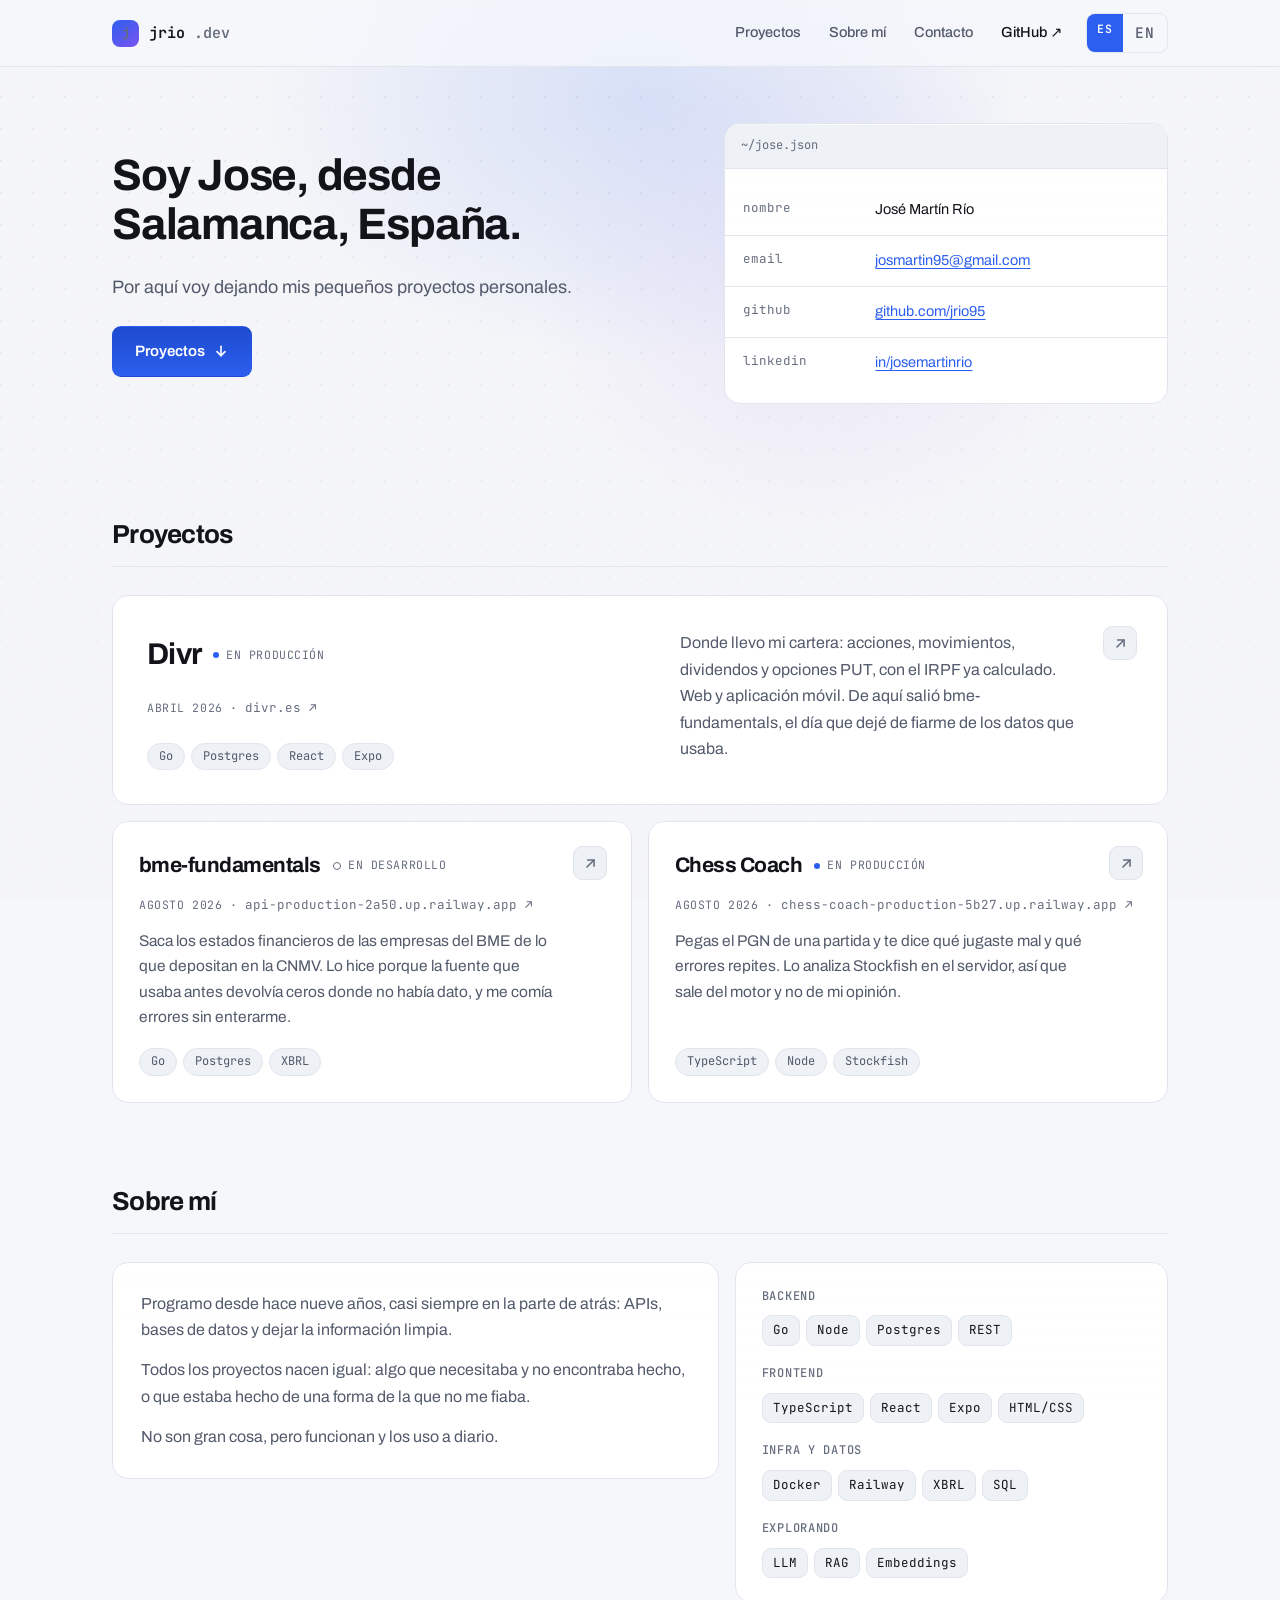
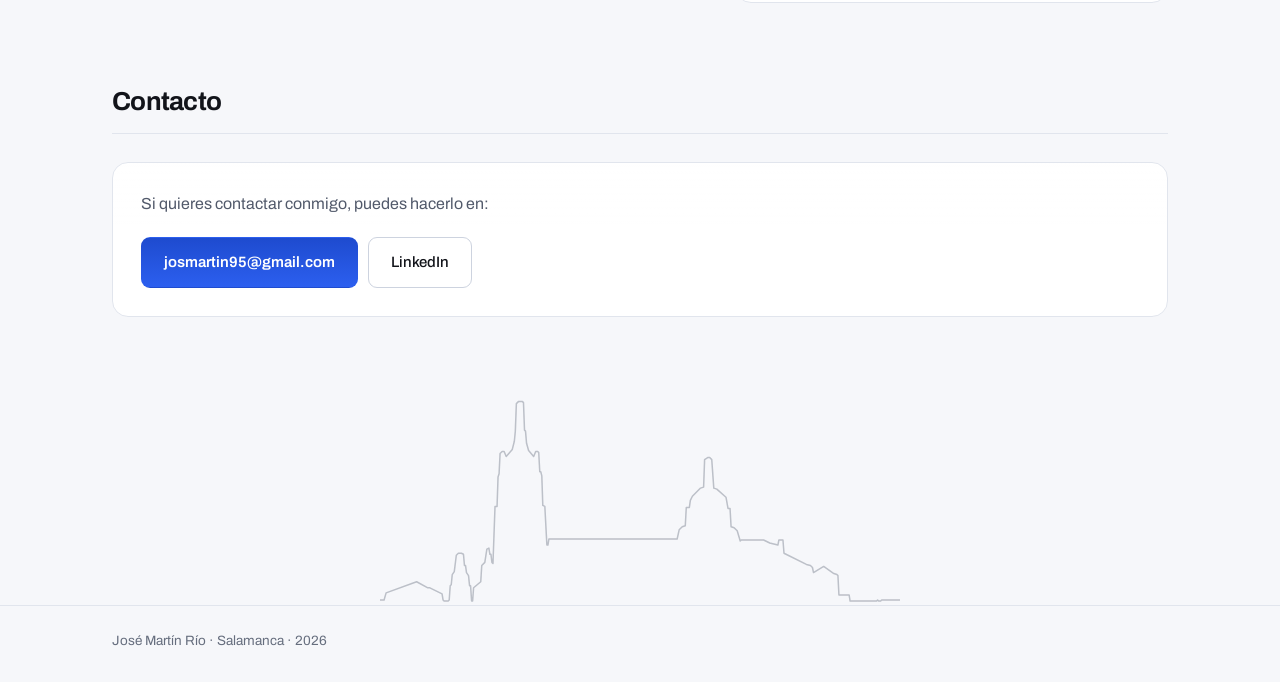
==== index.html @ 2851a97d "Elegir idioma por el navegador y quitar "Ahora mismo" La raíz deja de servir siempre español. Quien " ====
<!doctype html>
<html lang="es">
<head>
<meta charset="utf-8">
<meta name="viewport" content="width=device-width, initial-scale=1">
<title>José Martín · jrio.dev</title>
<meta name="description" content="José Martín Río, software engineer en Salamanca, España. Backend y datos, con proyectos propios sobre bolsa e inteligencia artificial.">
<meta name="color-scheme" content="dark light">
<meta name="theme-color" content="#090a0e" media="(prefers-color-scheme: dark)">
<meta name="theme-color" content="#f6f7fa" media="(prefers-color-scheme: light)">
<link rel="icon" href="data:image/svg+xml,%3Csvg xmlns='http://www.w3.org/2000/svg' viewBox='0 0 32 32'%3E%3Crect width='32' height='32' rx='8' fill='%235b8cff'/%3E%3Ctext x='16' y='22' font-family='monospace' font-size='17' font-weight='700' fill='%23090a0e' text-anchor='middle'%3Ej%3C/text%3E%3C/svg%3E">
<link rel="canonical" href="https://jrio.dev/">
<link rel="alternate" hreflang="es" href="https://jrio.dev/">
<link rel="alternate" hreflang="en" href="https://jrio.dev/en/">
<link rel="alternate" hreflang="x-default" href="https://jrio.dev/">
<link rel="preconnect" href="https://fonts.googleapis.com">
<link rel="preconnect" href="https://fonts.gstatic.com" crossorigin>
<link rel="stylesheet" href="https://fonts.googleapis.com/css2?family=Archivo:wght@400..700&family=JetBrains+Mono:wght@400;500&display=swap">
<link rel="stylesheet" href="assets/style.css">
</head>
<body>

<a class="saltar" href="#contenido">Saltar al contenido</a>
<div class="halo" aria-hidden="true"></div>
<div class="halo halo--2" aria-hidden="true"></div>

<header class="barra">
  <div class="ancho barra__fila">
    <a class="marca" href="/"><span class="marca__ficha" aria-hidden="true">j</span>jrio<span>.dev</span></a>
    <nav class="menu" aria-label="Secciones">
      <a href="#proyectos">Proyectos</a>
      <a class="menu--oculto" href="#sobre">Sobre mí</a>
      <a class="menu--movil" href="#contacto">Contacto</a>
      <a class="menu--fuera" href="https://github.com/jrio95" rel="me">GitHub ↗</a>
      <span class="idiomas">
        <span class="idiomas__on" aria-current="true">ES</span>
        <a href="/en/" hreflang="en" lang="en">EN</a>
      </span>
    </nav>
  </div>
</header>

<main id="contenido">

  <section class="portada">
    <div class="ancho portada__reja">
      <div class="portada__texto">
        <h1 class="titular aparece">Soy Jose, desde Salamanca, España.</h1>

        <p class="entradilla aparece">Por aquí voy dejando mis pequeños proyectos personales.</p>

        <div class="acciones aparece">
          <a class="boton boton--lleno" href="#proyectos">
            Proyectos
            <svg width="16" height="16" viewBox="0 0 24 24" fill="none" stroke="currentColor" stroke-width="2.4" stroke-linecap="round" stroke-linejoin="round" aria-hidden="true"><path d="M12 5v14"></path><path d="m6 13 6 6 6-6"></path></svg>
          </a>
        </div>
      </div>

      <div class="ficha relieve aparece">
        <div class="ficha__barra">
          <span class="ficha__ruta">~/jose.json</span>
        </div>
        <dl class="ficha__cuerpo">
          <div class="ficha__fila">
            <dt class="ficha__clave">nombre</dt>
            <dd class="ficha__valor">José Martín Río</dd>
          </div>
          <div class="ficha__fila">
            <dt class="ficha__clave">email</dt>
            <dd class="ficha__valor"><a href="mailto:josmartin95@gmail.com">josmartin95@gmail.com</a></dd>
          </div>
          <div class="ficha__fila">
            <dt class="ficha__clave">github</dt>
            <dd class="ficha__valor"><a href="https://github.com/jrio95" rel="me">github.com/jrio95</a></dd>
          </div>
          <div class="ficha__fila">
            <dt class="ficha__clave">linkedin</dt>
            <dd class="ficha__valor"><a href="https://www.linkedin.com/in/josemartinrio" rel="me">in/josemartinrio</a></dd>
          </div>
        </dl>
      </div>
    </div>
  </section>

  <section class="seccion" id="proyectos">
    <div class="ancho">
      <div class="seccion__cabeza entra">
        <h2>Proyectos</h2>
      </div>

      <div class="lista">
        <a class="entrada entrada--destacada relieve entra" href="https://divr.es">
          <span class="entrada__cabeza">
            <span class="entrada__titulo">Divr</span>
            <span class="marca-estado">En producción</span>
          </span>
          <span class="entrada__flecha" aria-hidden="true"><svg width="17" height="17" viewBox="0 0 24 24" fill="none" stroke="currentColor" stroke-width="2.2" stroke-linecap="round" stroke-linejoin="round"><path d="M7 17 17 7"></path><path d="M8 7h9v9"></path></svg></span>
          <span class="entrada__url"><span class="entrada__fecha">Abril 2026</span>divr.es ↗</span>
          <span class="entrada__texto">Donde llevo mi cartera: acciones, movimientos, dividendos y opciones PUT, con el IRPF ya calculado. Web y aplicación móvil. De aquí salió bme-fundamentals, el día que dejé de fiarme de los datos que usaba.</span>
          <span class="entrada__stack"><span>Go</span><span>Postgres</span><span>React</span><span>Expo</span></span>
        </a>

        <a class="entrada relieve entra" href="https://api-production-2a50.up.railway.app">
          <span class="entrada__cabeza">
            <span class="entrada__titulo">bme-fundamentals</span>
            <span class="marca-estado marca-estado--obra">En desarrollo</span>
          </span>
          <span class="entrada__flecha" aria-hidden="true"><svg width="17" height="17" viewBox="0 0 24 24" fill="none" stroke="currentColor" stroke-width="2.2" stroke-linecap="round" stroke-linejoin="round"><path d="M7 17 17 7"></path><path d="M8 7h9v9"></path></svg></span>
          <span class="entrada__url"><span class="entrada__fecha">Agosto 2026</span>api-production-2a50.up.railway.app ↗</span>
          <span class="entrada__texto">Saca los estados financieros de las empresas del BME de lo que depositan en la CNMV. Lo hice porque la fuente que usaba antes devolvía ceros donde no había dato, y me comía errores sin enterarme.</span>
          <span class="entrada__stack"><span>Go</span><span>Postgres</span><span>XBRL</span></span>
        </a>

        <a class="entrada relieve entra" href="https://chess-coach-production-5b27.up.railway.app">
          <span class="entrada__cabeza">
            <span class="entrada__titulo">Chess Coach</span>
            <span class="marca-estado">En producción</span>
          </span>
          <span class="entrada__flecha" aria-hidden="true"><svg width="17" height="17" viewBox="0 0 24 24" fill="none" stroke="currentColor" stroke-width="2.2" stroke-linecap="round" stroke-linejoin="round"><path d="M7 17 17 7"></path><path d="M8 7h9v9"></path></svg></span>
          <span class="entrada__url"><span class="entrada__fecha">Agosto 2026</span>chess-coach-production-5b27.up.railway.app ↗</span>
          <span class="entrada__texto">Pegas el PGN de una partida y te dice qué jugaste mal y qué errores repites. Lo analiza Stockfish en el servidor, así que sale del motor y no de mi opinión.</span>
          <span class="entrada__stack"><span>TypeScript</span><span>Node</span><span>Stockfish</span></span>
        </a>
      </div>
    </div>
  </section>

  <section class="seccion" id="sobre">
    <div class="ancho">
      <div class="seccion__cabeza entra">
        <h2>Sobre mí</h2>
      </div>
      <div class="sobre">
        <div class="prosa relieve entra">
          <p>Programo desde hace nueve años, casi siempre en la parte de atrás: APIs, bases de datos y dejar la información limpia.</p>
          <p>Todos los proyectos nacen igual: algo que necesitaba y no encontraba hecho, o que estaba hecho de una forma de la que no me fiaba.</p>
          <p>No son gran cosa, pero funcionan y los uso a diario.</p>
        </div>
        <aside class="herramientas relieve entra">
          <div class="herramientas__grupo">
            <p class="dato">Backend</p>
            <div class="herramientas__lista"><span>Go</span><span>Node</span><span>Postgres</span><span>REST</span></div>
          </div>
          <div class="herramientas__grupo">
            <p class="dato">Frontend</p>
            <div class="herramientas__lista"><span>TypeScript</span><span>React</span><span>Expo</span><span>HTML/CSS</span></div>
          </div>
          <div class="herramientas__grupo">
            <p class="dato">Infra y datos</p>
            <div class="herramientas__lista"><span>Docker</span><span>Railway</span><span>XBRL</span><span>SQL</span></div>
          </div>
          <div class="herramientas__grupo">
            <p class="dato">Explorando</p>
            <div class="herramientas__lista"><span>LLM</span><span>RAG</span><span>Embeddings</span></div>
          </div>
        </aside>
      </div>
    </div>
  </section>

  <section class="seccion" id="contacto">
    <div class="ancho">
      <div class="seccion__cabeza entra">
        <h2>Contacto</h2>
      </div>
      <div class="contacto relieve entra">
        <p class="contacto__texto">Si quieres contactar conmigo, puedes hacerlo en:</p>
        <div class="acciones">
          <a class="boton boton--lleno" href="mailto:josmartin95@gmail.com">josmartin95@gmail.com</a>
          <a class="boton" href="https://www.linkedin.com/in/josemartinrio" rel="me">LinkedIn</a>
        </div>
      </div>
    </div>
  </section>

</main>

<div class="ancho horizonte" aria-hidden="true">
  <svg viewBox="0 0 1200 475" focusable="false">
    <path d="M0.0,463.9 L9.4,463.9 L14.1,447.5 L84.5,421.7 L110.4,435.7 L115.1,435.7 L143.2,449.8 L145.6,463.9 L147.9,466.3 L157.3,466.3 L159.7,463.9 L162.0,431.0 L164.4,428.7 L166.7,405.2 L171.4,398.2 L176.1,360.6 L180.8,355.9 L187.9,355.9 L192.6,358.3 L194.9,384.1 L197.3,384.1 L199.6,400.5 L204.3,407.6 L206.7,431.0 L209.0,431.0 L211.4,466.3 L213.7,466.3 L216.0,435.7 L232.5,421.7 L234.8,384.1 L241.9,377.0 L246.6,346.5 L251.3,344.2 L253.6,358.3 L256.0,358.3 L258.3,377.0 L260.7,379.4 L265.4,247.9 L270.1,247.9 L272.4,179.8 L274.8,172.7 L277.1,125.8 L281.8,121.1 L286.5,121.1 L291.2,132.8 L305.3,116.4 L310.0,97.6 L312.3,74.1 L314.7,10.7 L319.4,6.0 L328.8,6.0 L331.1,8.3 L333.5,71.8 L335.8,74.1 L338.2,102.3 L342.9,118.7 L354.6,132.8 L359.3,121.1 L364.0,121.1 L366.3,123.4 L368.7,168.0 L371.0,168.0 L373.4,177.4 L375.7,245.5 L380.4,247.9 L385.1,337.1 L387.5,337.1 L389.8,323.0 L685.7,323.0 L690.4,301.9 L697.5,294.8 L704.5,292.5 L706.8,250.2 L713.9,250.2 L716.2,233.8 L720.9,224.4 L739.7,205.6 L746.8,203.3 L749.1,139.9 L756.2,135.2 L760.9,135.2 L765.6,139.9 L770.3,205.6 L777.3,208.0 L798.4,226.7 L803.1,252.6 L807.8,252.6 L810.2,294.8 L817.2,297.2 L824.3,304.2 L831.3,327.7 L833.7,325.4 L885.3,325.4 L899.4,332.4 L918.2,337.1 L920.5,325.4 L929.9,325.4 L932.3,355.9 L984.0,381.7 L993.3,384.1 L998.0,388.8 L1000.4,400.5 L1023.9,386.4 L1047.4,402.9 L1054.4,405.2 L1056.8,407.6 L1059.1,452.2 L1082.6,452.2 L1084.9,466.3 L1146.0,466.3 L1148.3,463.9 L1150.7,466.3 L1155.4,466.3 L1157.7,463.9 L1200.0,463.9"></path>
  </svg>
</div>

<footer class="pie">
  <div class="ancho pie__fila">
    <p class="pie__firma">José Martín Río · Salamanca · 2026</p>
  </div>
</footer>

</body>
</html>
---- assets/style.css ----
/* jrio.dev
 *
 * Una hoja, sin compilar, sin dependencias y sin JavaScript.
 *
 * Rumbo: oscuro y de herramienta, con relieve. Fondo casi negro, superficies
 * que suben por capas (cada tarjeta lleva su propia luz arriba), un azul de
 * interfaz y monoespaciada para todo lo que sea dato. La página tiene que
 * leerse como el panel de un producto, no como un póster.
 *
 * Contra el aspecto plano: sombras y filos de luz de verdad, un halo suave
 * detrás de la portada, tarjetas de tamaños distintos y las secciones que
 * entran al pasar por delante (`animation-timeline: view()`, sin JavaScript).
 * Con `prefers-reduced-motion` no se mueve nada. */

:root {
  color-scheme: dark light;

  /* Superficies, de más al fondo a más arriba. */
  --papel: #090a0e;
  --lienzo: #101219;
  --hueco: #1a1e29;
  --borde: #242936;
  --borde-fuerte: #333a4b;
  /* El filo de luz del borde superior de cada tarjeta. Es lo que separa una
   * superficie de la de detrás sin necesidad de subir el brillo del relleno. */
  --filo: rgba(255, 255, 255, 0.07);

  /* Texto */
  --tinta: #eef1f7;
  --tinta-media: #a4adbf;
  --tinta-suave: #7d8698;

  /* Acento: un azul de interfaz. El violeta sólo existe para los degradados,
   * nunca para pintar un elemento entero. */
  --azul: #5b8cff;
  --azul-hover: #7ba3ff;
  --azul-borde: #2f4a8f;
  --azul-halo: rgba(91, 140, 255, 0.28);
  --violeta-halo: rgba(167, 139, 250, 0.20);
  --punto: rgba(167, 178, 214, 0.08);
  --violeta: #a78bfa;
  --sobre-azul: #07080c;

  --ancho: 1120px;
  --radio: 16px;
  --radio-chico: 9px;
  --radio-pastilla: 999px;

  --sombra: 0 1px 2px rgba(0, 0, 0, 0.5), 0 8px 24px rgba(0, 0, 0, 0.32);
  --sombra-alta: 0 2px 6px rgba(0, 0, 0, 0.5), 0 20px 48px rgba(0, 0, 0, 0.5);

  --letra: "Archivo", system-ui, -apple-system, "Segoe UI", Roboto, sans-serif;
  --mono: "JetBrains Mono", ui-monospace, SFMono-Regular, Consolas, monospace;
}

/* El tema claro es el mismo diseño con los tokens cambiados. Lo decide el
 * sistema operativo: un interruptor obligaría a meter JavaScript para
 * recordar la elección. */
@media (prefers-color-scheme: light) {
  :root {
    --papel: #f6f7fa;
    --lienzo: #ffffff;
    --hueco: #eef1f6;
    --borde: #e1e5ed;
    --borde-fuerte: #cdd3df;
    --filo: rgba(255, 255, 255, 0.9);

    --tinta: #12141a;
    --tinta-media: #525a6b;
    --tinta-suave: #666e7e;

    --azul: #2c5fef;
    --azul-hover: #1e4bcf;
    --azul-borde: #b9ccff;
    --azul-halo: rgba(44, 95, 239, 0.16);
    --violeta-halo: rgba(124, 83, 240, 0.12);
    --punto: rgba(40, 52, 90, 0.07);
    --violeta: #7c53f0;
    --sobre-azul: #ffffff;

    --sombra: 0 1px 2px rgba(18, 20, 26, 0.05), 0 6px 20px rgba(18, 20, 26, 0.05);
    --sombra-alta: 0 2px 4px rgba(18, 20, 26, 0.06), 0 18px 40px rgba(18, 20, 26, 0.12);
  }
}

* { box-sizing: border-box; }

html {
  /* `clip` y no `hidden`: recorta sin crear un contenedor de desplazamiento,
   * así el `scroll-behavior: smooth` de los anclas sigue funcionando. */
  overflow-x: clip;
  -webkit-text-size-adjust: 100%;
  scroll-behavior: smooth;
  /* La barra pegajosa taparía el título de la sección al saltar a un ancla. */
  scroll-padding-top: 88px;
}

body {
  margin: 0;
  background: var(--papel);
  color: var(--tinta);
  font-family: var(--letra);
  font-size: 16px;
  line-height: 1.65;
  -webkit-font-smoothing: antialiased;
  text-rendering: optimizeLegibility;
  overflow-x: hidden;
}

a { color: inherit; text-decoration: none; }
img, svg { max-width: 100%; }

h1, h2, h3 {
  margin: 0;
  font-weight: 700;
  letter-spacing: -0.02em;
  line-height: 1.15;
}

:focus-visible {
  outline: 2px solid var(--azul);
  outline-offset: 3px;
  border-radius: 4px;
}

.ancho {
  width: 100%;
  max-width: var(--ancho);
  margin: 0 auto;
  padding-inline: 32px;
}

.saltar { position: absolute; left: -9999px; }
.saltar:focus {
  left: 16px; top: 16px; z-index: 60;
  padding: 10px 14px;
  background: var(--lienzo);
  border: 1px solid var(--borde-fuerte);
  border-radius: var(--radio-chico);
}

/* ---------- Fondo ----------
 *
 * Tres capas, y cada una resuelve un problema distinto:
 *
 * 1. Las luces dan el brillo y el movimiento. Van a 40 y 61 segundos: al no
 *    ser 61 múltiplo de 40, no vuelven a coincidir y el bucle no se ve.
 * 2. El grano da la textura. Es lo que de verdad quita el aspecto plano,
 *    porque un degradado liso no tiene nada que el ojo pueda agarrar.
 * 3. La retícula da la escala. Sin una referencia de tamaño, una mancha
 *    difusa no parece profundidad, parece una mancha.
 *
 * El grano y la retícula no se mueven. Lo único que se mueve son las luces. */
.halo {
  position: absolute;
  top: -280px;
  left: 50%;
  width: min(1100px, 100%);
  height: 760px;
  transform: translateX(-50%);
  background: radial-gradient(50% 50% at 50% 50%, var(--azul-halo), transparent 70%);
  opacity: 0.9;
  pointer-events: none;
  z-index: 0;
  animation: respirar 40s ease-in-out infinite;
}

/* El segundo reflejo va desfasado y más despacio. Al no ser 61 múltiplo de 40,
 * los dos no vuelven a coincidir, y por eso el fondo no parece un bucle. */
.halo--2 {
  top: -60px;
  left: 64%;
  width: min(820px, 92%);
  height: 700px;
  background: radial-gradient(50% 50% at 50% 50%, var(--violeta-halo), transparent 70%);
  opacity: 0.75;
  animation: derivar 61s ease-in-out infinite;
}

/* Grano. Una textura fina y fija sobre todo el documento: es la capa que
 * quita el aspecto plano, porque le da al ojo algo que agarrar donde antes
 * sólo había un degradado liso. */
body::before {
  content: "";
  position: fixed;
  inset: 0;
  z-index: 0;
  pointer-events: none;
  opacity: 0.045;
  background-image: url("data:image/svg+xml,%3Csvg xmlns='http://www.w3.org/2000/svg' width='200' height='200'%3E%3Cfilter id='g'%3E%3CfeTurbulence type='fractalNoise' baseFrequency='0.85' numOctaves='3' stitchTiles='stitch'/%3E%3C/filter%3E%3Crect width='200' height='200' filter='url(%23g)'/%3E%3C/svg%3E");
}

/* Retícula de puntos, muy tenue y desvanecida hacia abajo. Da escala: sin una
 * referencia de tamaño, una mancha difusa no parece profundidad. */
body::after {
  content: "";
  position: absolute;
  inset: 0 0 auto;
  height: 1100px;
  z-index: 0;
  pointer-events: none;
  background-image: radial-gradient(circle at 1px 1px, var(--punto) 1px, transparent 0);
  background-size: 32px 32px;
  -webkit-mask-image: linear-gradient(to bottom, #000 0%, transparent 85%);
  mask-image: linear-gradient(to bottom, #000 0%, transparent 85%);
}

@keyframes respirar {
  0%, 100% { opacity: 0.75; transform: translateX(-50%) scale(1); }
  50%      { opacity: 1;    transform: translateX(-44%) scale(1.12); }
}

@keyframes derivar {
  0%, 100% { opacity: 0.5;  transform: translateX(-50%) translateY(0) scale(1); }
  50%      { opacity: 0.85; transform: translateX(-60%) translateY(60px) scale(1.18); }
}

/* ---------- Piezas que se repiten ---------- */

/* Todo lo que es dato y no prosa va en monoespaciada: fechas, etiquetas de
 * campo, lenguajes. Es lo que le da a la página el aire de herramienta. */
.dato {
  font-family: var(--mono);
  font-size: 12px;
  font-weight: 500;
  letter-spacing: 0.06em;
  text-transform: uppercase;
  color: var(--tinta-suave);
  margin: 0;
}

/* Superficie elevada: relleno en degradado y un filo de luz arriba. Es la
 * regla que quita el aspecto plano en toda la página. */
.relieve {
  position: relative;
  background:
    linear-gradient(180deg, rgba(255, 255, 255, 0.035), rgba(255, 255, 255, 0) 42%),
    var(--lienzo);
  border: 1px solid var(--borde);
  border-radius: var(--radio);
}
.relieve::before {
  content: "";
  position: absolute;
  inset: 0 0 auto;
  height: 1px;
  border-radius: var(--radio) var(--radio) 0 0;
  background: linear-gradient(90deg, transparent, var(--filo) 22%, var(--filo) 78%, transparent);
  pointer-events: none;
}

.boton {
  position: relative;
  display: inline-flex;
  align-items: center;
  justify-content: center;
  gap: 8px;
  min-height: 46px;
  padding: 12px 22px;
  border: 1px solid var(--borde-fuerte);
  border-radius: var(--radio-chico);
  background: linear-gradient(180deg, rgba(255, 255, 255, 0.05), rgba(255, 255, 255, 0)) var(--lienzo);
  color: var(--tinta);
  font-size: 15px;
  font-weight: 500;
  font-family: inherit;
  transition: transform 0.18s ease, border-color 0.18s ease, box-shadow 0.18s ease, background 0.18s ease;
}
.boton:hover {
  transform: translateY(-2px);
  border-color: var(--borde-fuerte);
  box-shadow: var(--sombra);
}

.boton--lleno {
  background: linear-gradient(180deg, var(--azul-hover), var(--azul));
  border-color: transparent;
  color: var(--sobre-azul);
  font-weight: 600;
}
.boton--lleno:hover {
  box-shadow: 0 10px 28px rgba(91, 140, 255, 0.34);
  color: var(--sobre-azul);
}

.boton svg { transition: transform 0.18s ease; }
.boton:hover svg { transform: translateY(2px); }

/* El contenido va por encima de las tres capas del fondo. */
main, .barra, .pie, .horizonte { position: relative; z-index: 1; }

/* ---------- Barra ---------- */

.barra {
  position: sticky;
  top: 0;
  z-index: 50;
  background: color-mix(in srgb, var(--papel) 76%, transparent);
  backdrop-filter: saturate(160%) blur(14px);
  -webkit-backdrop-filter: saturate(160%) blur(14px);
  border-bottom: 1px solid var(--borde);
}

.barra__fila {
  display: flex;
  align-items: center;
  justify-content: space-between;
  gap: 24px;
  height: 66px;
}

.marca {
  display: inline-flex;
  align-items: center;
  gap: 10px;
  font-family: var(--mono);
  font-size: 15px;
  font-weight: 600;
  letter-spacing: -0.01em;
}
/* El cuadrado con la inicial hace de logotipo sin necesitar un archivo. */
.marca__ficha {
  display: grid;
  place-items: center;
  width: 27px; height: 27px;
  border-radius: 8px;
  background: linear-gradient(140deg, var(--azul), var(--violeta));
  color: #fff;
  font-size: 13px;
  font-weight: 700;
  flex: none;
}
.marca span { color: var(--tinta-suave); }

.menu { display: flex; align-items: center; gap: 4px; }
.menu a {
  font-size: 14.5px;
  font-weight: 500;
  color: var(--tinta-media);
  padding: 7px 12px;
  border-radius: var(--radio-chico);
  transition: background 0.16s ease, color 0.16s ease;
}
.menu a:hover { background: var(--hueco); color: var(--tinta); }
.menu .menu--fuera { color: var(--tinta); }

/* Interruptor de idioma: los dos a la vista y el de la página marcado, en vez
 * de un solo enlace al otro idioma. Así se ve qué hay y en qué estás. */
.idiomas {
  display: inline-flex;
  align-items: stretch;
  margin-left: 8px;
  border: 1px solid var(--borde);
  border-radius: var(--radio-chico);
  overflow: hidden;
  font-family: var(--mono);
  font-size: 11.5px;
  letter-spacing: 0.08em;
}
.idiomas > * {
  padding: 6px 10px;
  color: var(--tinta-suave);
  transition: color 0.16s ease, background 0.16s ease;
}
.idiomas a:hover { color: var(--tinta); background: var(--hueco); }
.idiomas__on {
  background: var(--azul);
  color: var(--sobre-azul);
  font-weight: 600;
}

/* ---------- Portada ---------- */

.portada {
  position: relative;
  z-index: 1;
  padding-top: 56px;
  padding-bottom: 32px;
}

.portada__reja {
  display: grid;
  grid-template-columns: minmax(0, 1.12fr) minmax(0, 0.88fr);
  gap: 48px;
  align-items: center;
}

.portada__texto { display: flex; flex-direction: column; align-items: flex-start; gap: 24px; }

.titular {
  font-size: clamp(32px, 3.6vw, 44px);
  line-height: 1.12;
  letter-spacing: -0.028em;
  max-width: 26ch;
  /* Sin esto la frase parte por donde cabe y deja "España." solo en su línea.
   * `balance` reparte el texto entre las líneas que salgan. */
  text-wrap: balance;
}
.titular em { font-style: italic; }

.entradilla {
  margin: 0;
  max-width: 52ch;
  color: var(--tinta-media);
  font-size: 18px;
  line-height: 1.6;
}

.acciones { display: flex; flex-wrap: wrap; gap: 10px; }

/* La ficha: los mismos datos que daría un `whoami`, en formato de tabla. Es
 * la pieza que hace que la portada informe en lugar de proclamar. */
.ficha { overflow: hidden; }

.ficha__barra {
  display: flex;
  align-items: center;
  gap: 8px;
  padding: 12px 16px;
  background: var(--hueco);
  border-bottom: 1px solid var(--borde);
}
.ficha__ruta { font-family: var(--mono); font-size: 12px; color: var(--tinta-suave); }

.ficha__cuerpo { display: grid; }

.ficha__fila {
  display: grid;
  grid-template-columns: 116px minmax(0, 1fr);
  gap: 16px;
  padding: 13px 18px;
  border-bottom: 1px solid var(--borde);
  font-size: 14.5px;
}
.ficha__fila:last-child { border-bottom: 0; }
.ficha__clave { font-family: var(--mono); font-size: 12.5px; color: var(--tinta-suave); }
.ficha__valor { margin: 0; color: var(--tinta); min-width: 0; }
.ficha__valor a { color: var(--azul); text-decoration: underline; text-underline-offset: 3px; text-decoration-thickness: 1px; }
.ficha__valor a:hover { color: var(--azul-hover); }

/* ---------- Secciones ---------- */

.seccion { position: relative; z-index: 1; padding-top: 84px; }

.seccion__cabeza {
  display: flex;
  align-items: baseline;
  justify-content: space-between;
  flex-wrap: wrap;
  gap: 8px 24px;
  padding-bottom: 16px;
  margin-bottom: 28px;
  border-bottom: 1px solid var(--borde);
}
.seccion__cabeza h2 {
  display: flex;
  align-items: baseline;
  gap: 14px;
  font-size: 26px;
  letter-spacing: -0.028em;
}
/* ---------- Proyectos ----------
 *
 * El primero ocupa la fila entera y los otros dos van a media anchura: la
 * jerarquía se ve antes de leer una palabra, y la retícula deja de ser una
 * pila de rectángulos idénticos. */

.lista {
  display: grid;
  grid-template-columns: repeat(2, minmax(0, 1fr));
  gap: 16px;
}

.entrada {
  position: relative;
  display: flex;
  flex-direction: column;
  gap: 12px;
  padding: 26px;
  overflow: hidden;
  transition: transform 0.22s ease, border-color 0.22s ease, box-shadow 0.22s ease;
}
.entrada:hover {
  transform: translateY(-4px);
  border-color: var(--azul-borde);
  box-shadow: var(--sombra-alta);
}
/* El resplandor que se enciende al pasar por encima. Va detrás del texto y
 * sube desde la esquina del enlace. */
.entrada::after {
  content: "";
  position: absolute;
  inset: -40% -20% auto auto;
  width: 320px;
  height: 320px;
  background: radial-gradient(circle, var(--azul-halo), transparent 68%);
  opacity: 0;
  transition: opacity 0.28s ease;
  pointer-events: none;
}
.entrada:hover::after { opacity: 1; }

.entrada > * { position: relative; }

.entrada--destacada {
  grid-column: 1 / -1;
  display: grid;
  grid-template-columns: minmax(0, 1fr) minmax(0, 0.92fr);
  gap: 18px 40px;
  align-items: start;
  padding: 34px;
}
.entrada--destacada .entrada__cabeza { grid-column: 1; padding-right: 0; }
.entrada--destacada .entrada__url { grid-column: 1; }
.entrada--destacada .entrada__texto { grid-column: 2; grid-row: 1 / span 3; font-size: 16px; }
.entrada--destacada .entrada__stack { grid-column: 1; align-self: end; }
.entrada--destacada .entrada__titulo { font-size: 30px; }

.entrada__cabeza {
  display: flex;
  align-items: center;
  flex-wrap: wrap;
  gap: 10px 12px;
  /* Hueco reservado para la flecha, que va posicionada sobre la esquina. */
  padding-right: 48px;
}
.entrada__titulo { font-size: 21px; font-weight: 700; letter-spacing: -0.024em; }

.entrada__flecha {
  position: absolute;
  top: 24px;
  right: 24px;
  display: inline-flex;
  align-items: center;
  justify-content: center;
  width: 34px; height: 34px;
  border-radius: var(--radio-chico);
  background: var(--hueco);
  border: 1px solid var(--borde);
  color: var(--tinta-suave);
  transition: background 0.2s ease, color 0.2s ease, transform 0.2s ease, border-color 0.2s ease;
}
.entrada:hover .entrada__flecha {
  background: var(--azul);
  border-color: var(--azul);
  color: var(--sobre-azul);
  transform: translate(2px, -2px);
}
.entrada--destacada .entrada__flecha { top: 30px; right: 30px; }

.entrada__texto {
  margin: 0;
  color: var(--tinta-media);
  font-size: 15.5px;
  max-width: 62ch;
  padding-right: 44px;
}
.entrada--destacada .entrada__texto { padding-right: 52px; }

/* La dirección a la que apunta la tarjeta, en monoespaciada. Dice a dónde
 * lleva el enlace antes de pincharlo y llena la columna del destacado. */
.entrada__url {
  font-family: var(--mono);
  font-size: 12.5px;
  color: var(--tinta-suave);
  transition: color 0.2s ease;
}
.entrada:hover .entrada__url { color: var(--azul); }
.entrada__fecha {
  color: var(--tinta-suave);
  text-transform: uppercase;
  letter-spacing: 0.05em;
  font-size: 11.5px;
}
.entrada__fecha::after { content: " · "; }

.entrada__stack {
  display: flex;
  flex-wrap: wrap;
  gap: 6px;
  margin-top: auto;
  padding-top: 6px;
}
.entrada__stack span {
  font-family: var(--mono);
  font-size: 12px;
  color: var(--tinta-media);
  background: var(--hueco);
  border: 1px solid var(--borde);
  border-radius: var(--radio-pastilla);
  padding: 3px 11px;
}

/* Estado del proyecto: dice si está vivo o en obra, que es el dato que
 * alguien busca antes de pinchar. Sin pastilla y sin verde: sólo un punto y
 * el texto, en el azul de la página. */
.marca-estado {
  display: inline-flex;
  align-items: center;
  gap: 7px;
  font-family: var(--mono);
  font-size: 11.5px;
  letter-spacing: 0.05em;
  text-transform: uppercase;
  color: var(--tinta-suave);
}
.marca-estado::before {
  content: "";
  width: 6px; height: 6px;
  border-radius: 50%;
  background: var(--azul);
}
.marca-estado--obra::before {
  background: transparent;
  border: 1.5px solid var(--tinta-suave);
}

/* ---------- Ahora ---------- */

.rejilla {
  display: grid;
  grid-template-columns: repeat(auto-fit, minmax(250px, 1fr));
  gap: 16px;
}

.tarjeta {
  padding: 22px;
  display: flex;
  flex-direction: column;
  gap: 8px;
  transition: transform 0.2s ease, border-color 0.2s ease, box-shadow 0.2s ease;
}
.tarjeta:hover { transform: translateY(-3px); border-color: var(--borde-fuerte); box-shadow: var(--sombra-alta); }

.tarjeta__valor { margin: 0; font-size: 18px; font-weight: 600; line-height: 1.4; letter-spacing: -0.018em; }
.tarjeta__pie { margin: 0; font-size: 14.5px; color: var(--tinta-media); line-height: 1.55; }

/* ---------- Sobre mí ---------- */

.sobre {
  display: grid;
  grid-template-columns: minmax(0, 1.4fr) minmax(0, 1fr);
  gap: 16px;
  align-items: start;
}

.prosa {
  padding: 28px;
  display: flex;
  flex-direction: column;
  gap: 14px;
}
.prosa p { margin: 0; color: var(--tinta-media); font-size: 16px; }
.prosa p strong { color: var(--tinta); font-weight: 600; }

.herramientas {
  padding: 24px 26px;
  display: flex;
  flex-direction: column;
  gap: 18px;
}
.herramientas__grupo { display: flex; flex-direction: column; gap: 9px; }
.herramientas__lista { display: flex; flex-wrap: wrap; gap: 6px; }
.herramientas__lista span {
  font-family: var(--mono);
  font-size: 12.5px;
  color: var(--tinta);
  background: var(--hueco);
  border: 1px solid var(--borde);
  border-radius: var(--radio-chico);
  padding: 4px 10px;
}

/* ---------- Contacto ----------
 *
 * Una tarjeta más, no una losa. El cierre de la página no tiene que gritar:
 * quien ha llegado hasta aquí ya ha visto los proyectos. */

.contacto {
  display: flex;
  flex-direction: column;
  align-items: flex-start;
  gap: 20px;
  padding: 28px;
}
.contacto__texto {
  margin: 0;
  max-width: 54ch;
  color: var(--tinta-media);
  font-size: 16px;
}

/* ---------- Horizonte y pie ----------
 *
 * El perfil de Salamanca remata el pie. Contenido y a media tinta: a todo lo
 * ancho medía más de 400 px de alto y se comía la página. */

.horizonte {
  margin-top: 82px;
  line-height: 0;
  opacity: 0.4;
}
.horizonte svg { display: block; width: 100%; max-width: 520px; height: auto; margin: 0 auto; }
.horizonte path {
  fill: none;
  stroke: var(--tinta-suave);
  stroke-width: 1.5;
  stroke-linejoin: round;
  stroke-linecap: round;
  vector-effect: non-scaling-stroke;
}

.pie { position: relative; z-index: 1; border-top: 1px solid var(--borde); }
.pie__fila {
  display: flex;
  align-items: center;
  justify-content: space-between;
  flex-wrap: wrap;
  gap: 10px 24px;
  padding-block: 24px 30px;
}
.pie__firma {
  margin: 0;
  font-size: 13.5px;
  color: var(--tinta-suave);
}

.pie__enlaces { display: flex; flex-wrap: wrap; gap: 16px; }
.pie__enlaces a {
  font-family: var(--mono);
  font-size: 12px;
  letter-spacing: 0.06em;
  text-transform: uppercase;
  color: var(--tinta-suave);
  transition: color 0.16s ease;
}
.pie__enlaces a:hover { color: var(--azul); }

/* ---------- Entrada en escena ---------- */

.aparece { animation: aparecer 0.6s cubic-bezier(0.16, 0.84, 0.24, 1) both; }
.portada__texto > :nth-child(1) { animation-delay: 0.02s; }
.portada__texto > :nth-child(2) { animation-delay: 0.09s; }
.portada__texto > :nth-child(3) { animation-delay: 0.16s; }
.portada__texto > :nth-child(4) { animation-delay: 0.23s; }
.portada__reja > .ficha { animation-delay: 0.18s; }

@keyframes aparecer {
  from { opacity: 0; transform: translateY(14px); }
  to   { opacity: 1; transform: none; }
}

/* Entrada al desplazar, sin JavaScript. Los navegadores que no soportan
 * `animation-timeline` no entran en el bloque y lo ven todo visible, que es
 * exactamente el resultado correcto. */
@supports (animation-timeline: view()) {
  .entra {
    animation: entrar linear both;
    animation-timeline: view();
    /* Se completa dentro de la propia entrada del elemento: así lo que ya
     * está en pantalla al cargar aparece hecho, y lo último de la página no
     * se queda a medio camino cuando ya no queda scroll. */
    animation-range: entry 5% entry 65%;
  }

  @keyframes entrar {
    from { opacity: 0; transform: translateY(26px); }
    to   { opacity: 1; transform: none; }
  }
}

/* ---------- Pantallas estrechas ---------- */

@media (max-width: 980px) {
  .entrada--destacada { grid-template-columns: 1fr; padding: 28px; }
  .entrada--destacada .entrada__texto { grid-column: 1; grid-row: auto; }
  .entrada--destacada .entrada__titulo { font-size: 26px; }
}

@media (max-width: 900px) {
  .ancho { padding-inline: 22px; }
  .portada { padding-top: 52px; }
  .portada__reja { grid-template-columns: 1fr; gap: 36px; }
  .titular { max-width: 24ch; }
  .seccion { padding-top: 60px; }
  .lista { grid-template-columns: 1fr; }
  .sobre { grid-template-columns: 1fr; }
  .horizonte { margin-top: 60px; }
  .halo { height: 560px; }
}

@media (max-width: 620px) {
  .ancho { padding-inline: 18px; }
  /* En el móvil la barra sólo lleva lo imprescindible: con cuatro enlaces el
   * menú salta a dos líneas y descuadra la cabecera entera. */
  .menu { gap: 0; }
  .menu a { padding: 7px 9px; font-size: 13.5px; }
  /* Con GitHub dentro, la barra se parte en dos líneas a esta anchura. El
   * enlace sigue en el pie, que es donde se va a buscar. */
  .menu .menu--oculto, .menu .menu--fuera { display: none; }
  .menu .menu--movil { display: inline-flex; }
  .entradilla { font-size: 16.5px; }
  /* A esta anchura dos botones en fila parten su etiqueta en dos líneas. */
  .acciones { width: 100%; }
  .acciones .boton { flex: 1 1 100%; }
  .entrada, .entrada--destacada { padding: 22px; }
  .entrada__texto, .entrada--destacada .entrada__texto { padding-right: 0; }
  .entrada__flecha { position: absolute; top: 20px; right: 20px; }
  .entrada--destacada .entrada__flecha { top: 20px; right: 20px; }
  .ficha__fila { grid-template-columns: 1fr; gap: 2px; }
}

/* ---------- Sin movimiento ---------- */

@media (prefers-reduced-motion: reduce) {
  html { scroll-behavior: auto; }
  .aparece, .halo { animation: none; opacity: 1; }
  .halo { transform: translateX(-50%); }
  .entrada:hover, .boton:hover, .tarjeta:hover { transform: none; }
  @supports (animation-timeline: view()) {
    .entra { animation: none; opacity: 1; transform: none; }
  }
}
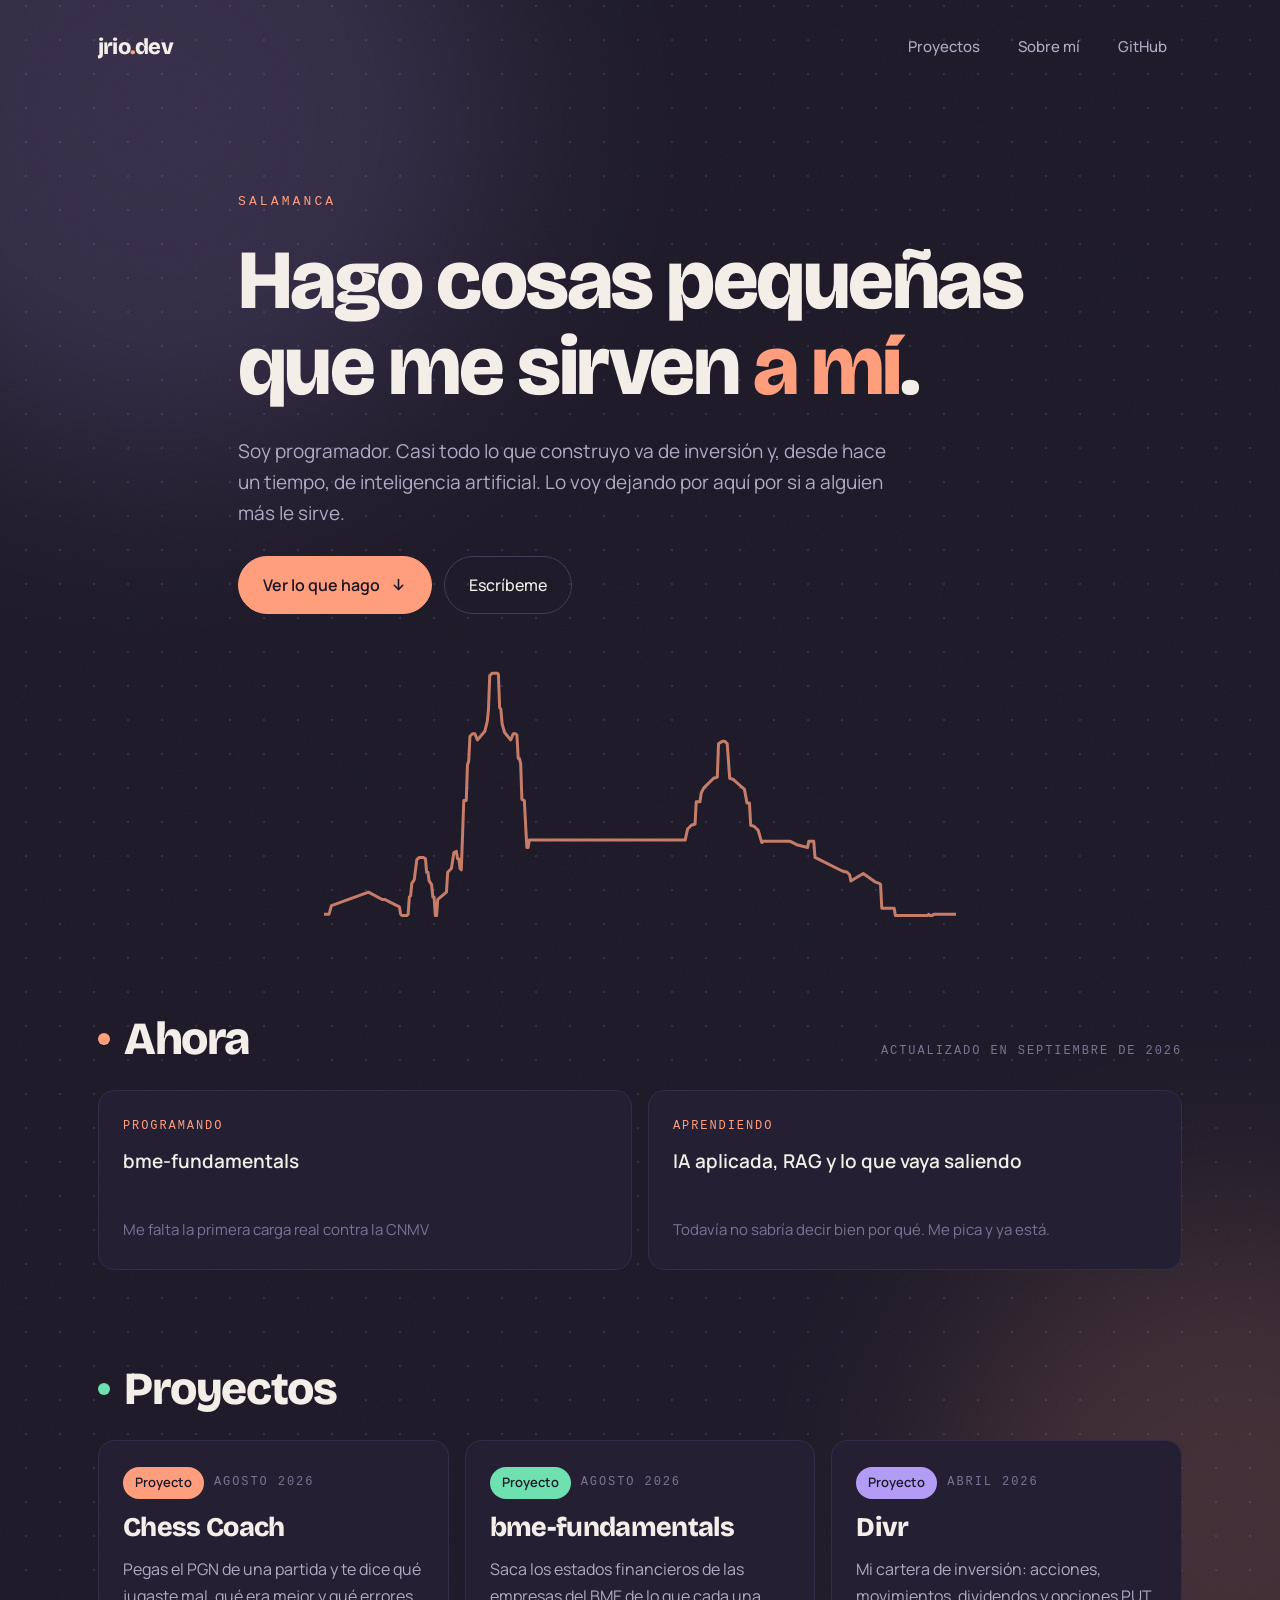
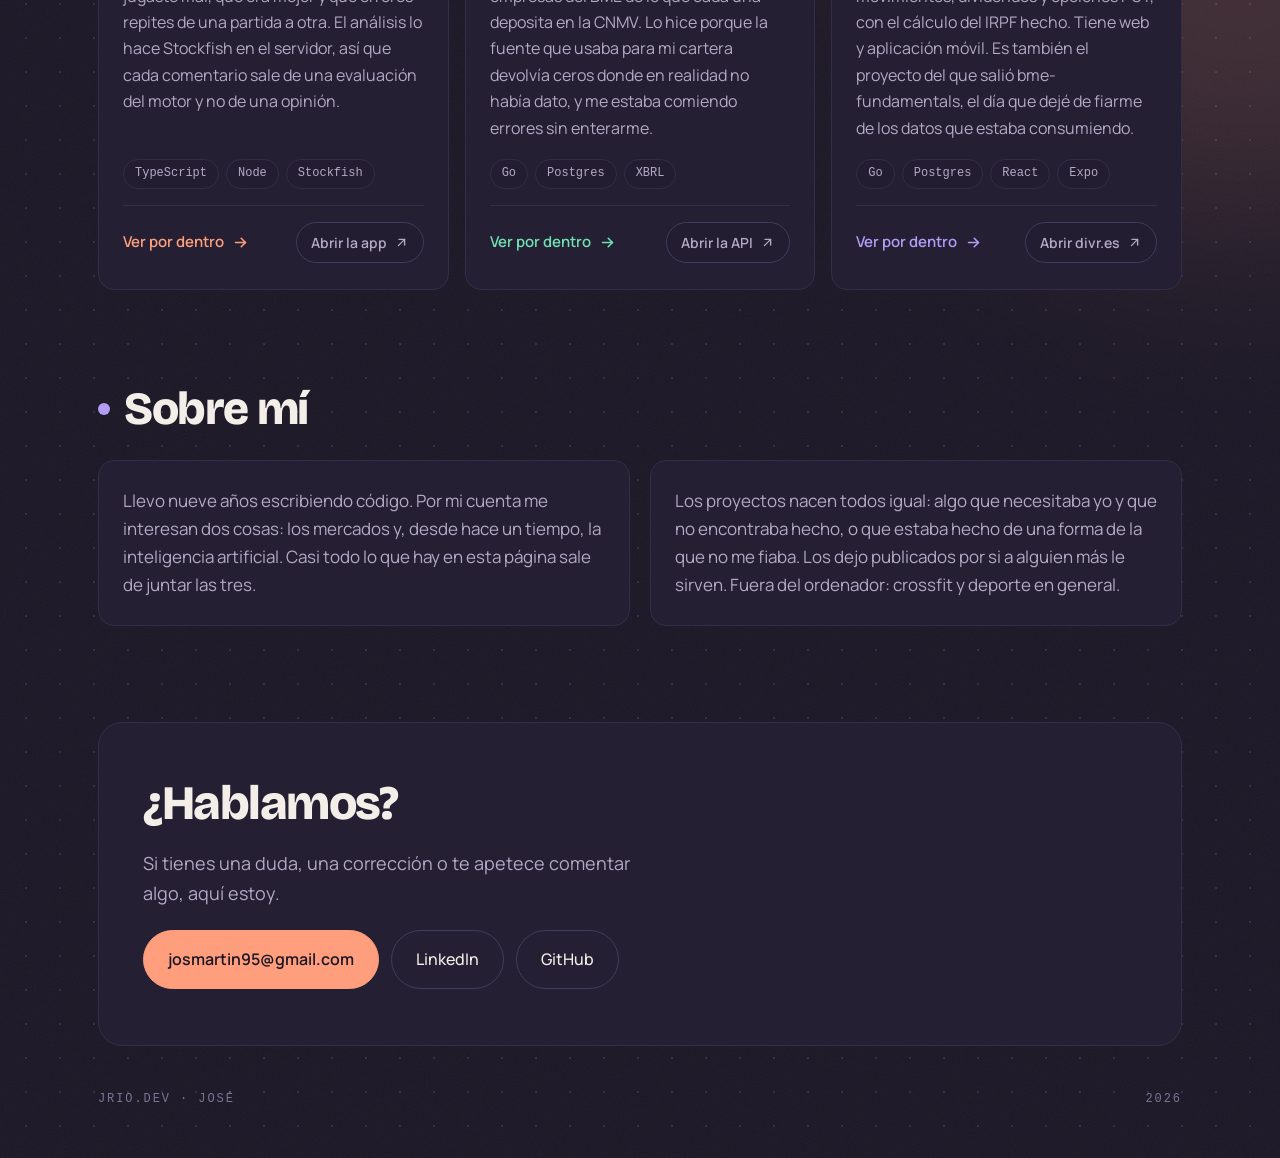
==== commit fc23deb0: "Contar por dentro cada proyecto sin perder de vista la web Los tres repositorios son privados, así q" ====
--- a/index.html
+++ b/index.html
@@ -3,39 +3,37 @@
 <head>
 <meta charset="utf-8">
 <meta name="viewport" content="width=device-width, initial-scale=1">
-<title>José Martín · jrio.dev</title>
-<meta name="description" content="José Martín Río, software engineer en Salamanca, España. Backend y datos, con proyectos propios sobre bolsa e inteligencia artificial.">
-<meta name="color-scheme" content="dark light">
-<meta name="theme-color" content="#090a0e" media="(prefers-color-scheme: dark)">
-<meta name="theme-color" content="#f6f7fa" media="(prefers-color-scheme: light)">
-<link rel="icon" href="data:image/svg+xml,%3Csvg xmlns='http://www.w3.org/2000/svg' viewBox='0 0 32 32'%3E%3Crect width='32' height='32' rx='8' fill='%235b8cff'/%3E%3Ctext x='16' y='22' font-family='monospace' font-size='17' font-weight='700' fill='%23090a0e' text-anchor='middle'%3Ej%3C/text%3E%3C/svg%3E">
-<link rel="canonical" href="https://jrio.dev/">
-<link rel="alternate" hreflang="es" href="https://jrio.dev/">
-<link rel="alternate" hreflang="en" href="https://jrio.dev/en/">
-<link rel="alternate" hreflang="x-default" href="https://jrio.dev/">
+<title>José · jrio.dev</title>
+<meta name="description" content="Página personal de José, programador en Salamanca. Proyectos pequeños sobre inversión e inteligencia artificial.">
+<meta name="color-scheme" content="dark">
+<meta name="theme-color" content="#1b1726">
+<link rel="icon" href="data:,">
 <link rel="preconnect" href="https://fonts.googleapis.com">
 <link rel="preconnect" href="https://fonts.gstatic.com" crossorigin>
-<link rel="stylesheet" href="https://fonts.googleapis.com/css2?family=Archivo:wght@400..700&family=JetBrains+Mono:wght@400;500&display=swap">
+<link rel="stylesheet" href="https://fonts.googleapis.com/css2?family=Bricolage+Grotesque:opsz,wght@12..96,600;12..96,800&family=Manrope:wght@400;500;600&display=swap">
 <link rel="stylesheet" href="assets/style.css">
 </head>
 <body>
 
 <a class="saltar" href="#contenido">Saltar al contenido</a>
-<div class="halo" aria-hidden="true"></div>
-<div class="halo halo--2" aria-hidden="true"></div>
+
+<div class="fondo" aria-hidden="true">
+  <div class="malla"></div>
+  <div class="halo halo--1"></div>
+  <div class="halo halo--2"></div>
+  <svg class="grano" width="100%" height="100%" focusable="false">
+    <filter id="grano-filtro"><feTurbulence type="fractalNoise" baseFrequency="0.9" numOctaves="3"></feTurbulence></filter>
+    <rect width="100%" height="100%" filter="url(#grano-filtro)"></rect>
+  </svg>
+</div>
 
 <header class="barra">
   <div class="ancho barra__fila">
-    <a class="marca" href="/"><span class="marca__ficha" aria-hidden="true">j</span>jrio<span>.dev</span></a>
+    <a class="marca" href="/">jrio<span>.</span>dev</a>
     <nav class="menu" aria-label="Secciones">
       <a href="#proyectos">Proyectos</a>
-      <a class="menu--oculto" href="#sobre">Sobre mí</a>
-      <a class="menu--movil" href="#contacto">Contacto</a>
-      <a class="menu--fuera" href="https://github.com/jrio95" rel="me">GitHub ↗</a>
-      <span class="idiomas">
-        <span class="idiomas__on" aria-current="true">ES</span>
-        <a href="/en/" hreflang="en" lang="en">EN</a>
-      </span>
+      <a href="#sobre">Sobre mí</a>
+      <a href="https://github.com/jrio95" rel="me">GitHub</a>
     </nav>
   </div>
 </header>
@@ -43,148 +41,609 @@
 <main id="contenido">
 
   <section class="portada">
-    <div class="ancho portada__reja">
-      <div class="portada__texto">
-        <h1 class="titular aparece">Soy Jose, desde Salamanca, España.</h1>
-
-        <p class="entradilla aparece">Por aquí voy dejando mis pequeños proyectos personales.</p>
-
-        <div class="acciones aparece">
-          <a class="boton boton--lleno" href="#proyectos">
-            Proyectos
-            <svg width="16" height="16" viewBox="0 0 24 24" fill="none" stroke="currentColor" stroke-width="2.4" stroke-linecap="round" stroke-linejoin="round" aria-hidden="true"><path d="M12 5v14"></path><path d="m6 13 6 6 6-6"></path></svg>
-          </a>
-        </div>
-      </div>
-
-      <div class="ficha relieve aparece">
-        <div class="ficha__barra">
-          <span class="ficha__ruta">~/jose.json</span>
-        </div>
-        <dl class="ficha__cuerpo">
-          <div class="ficha__fila">
-            <dt class="ficha__clave">nombre</dt>
-            <dd class="ficha__valor">José Martín Río</dd>
-          </div>
-          <div class="ficha__fila">
-            <dt class="ficha__clave">email</dt>
-            <dd class="ficha__valor"><a href="mailto:josmartin95@gmail.com">josmartin95@gmail.com</a></dd>
-          </div>
-          <div class="ficha__fila">
-            <dt class="ficha__clave">github</dt>
-            <dd class="ficha__valor"><a href="https://github.com/jrio95" rel="me">github.com/jrio95</a></dd>
-          </div>
-          <div class="ficha__fila">
-            <dt class="ficha__clave">linkedin</dt>
-            <dd class="ficha__valor"><a href="https://www.linkedin.com/in/josemartinrio" rel="me">in/josemartinrio</a></dd>
-          </div>
-        </dl>
+    <div class="ancho portada__caja">
+      <p class="lugar aparece">Salamanca</p>
+
+      <h1 class="titular aparece">Hago cosas pequeñas<br>que me sirven <em>a mí</em>.</h1>
+
+      <p class="entradilla aparece">Soy programador. Casi todo lo que construyo va de inversión y, desde hace un tiempo, de inteligencia artificial. Lo voy dejando por aquí por si a alguien más le sirve.</p>
+
+      <div class="acciones aparece">
+        <a class="boton boton--lleno" href="#proyectos">
+          Ver lo que hago
+          <svg width="17" height="17" viewBox="0 0 24 24" fill="none" stroke="currentColor" stroke-width="2.2" stroke-linecap="round" stroke-linejoin="round" aria-hidden="true"><path d="M12 5v14"></path><path d="m6 13 6 6 6-6"></path></svg>
+        </a>
+        <a class="boton" href="mailto:josmartin95@gmail.com">Escríbeme</a>
+      </div>
+    </div>
+  </section>
+
+  <div class="horizonte" aria-hidden="true">
+    <svg viewBox="0 0 1200 475" focusable="false">
+      <path d="M0.0,463.9 L9.4,463.9 L14.1,447.5 L84.5,421.7 L110.4,435.7 L115.1,435.7 L143.2,449.8 L145.6,463.9 L147.9,466.3 L157.3,466.3 L159.7,463.9 L162.0,431.0 L164.4,428.7 L166.7,405.2 L171.4,398.2 L176.1,360.6 L180.8,355.9 L187.9,355.9 L192.6,358.3 L194.9,384.1 L197.3,384.1 L199.6,400.5 L204.3,407.6 L206.7,431.0 L209.0,431.0 L211.4,466.3 L213.7,466.3 L216.0,435.7 L232.5,421.7 L234.8,384.1 L241.9,377.0 L246.6,346.5 L251.3,344.2 L253.6,358.3 L256.0,358.3 L258.3,377.0 L260.7,379.4 L265.4,247.9 L270.1,247.9 L272.4,179.8 L274.8,172.7 L277.1,125.8 L281.8,121.1 L286.5,121.1 L291.2,132.8 L305.3,116.4 L310.0,97.6 L312.3,74.1 L314.7,10.7 L319.4,6.0 L328.8,6.0 L331.1,8.3 L333.5,71.8 L335.8,74.1 L338.2,102.3 L342.9,118.7 L354.6,132.8 L359.3,121.1 L364.0,121.1 L366.3,123.4 L368.7,168.0 L371.0,168.0 L373.4,177.4 L375.7,245.5 L380.4,247.9 L385.1,337.1 L387.5,337.1 L389.8,323.0 L685.7,323.0 L690.4,301.9 L697.5,294.8 L704.5,292.5 L706.8,250.2 L713.9,250.2 L716.2,233.8 L720.9,224.4 L739.7,205.6 L746.8,203.3 L749.1,139.9 L756.2,135.2 L760.9,135.2 L765.6,139.9 L770.3,205.6 L777.3,208.0 L798.4,226.7 L803.1,252.6 L807.8,252.6 L810.2,294.8 L817.2,297.2 L824.3,304.2 L831.3,327.7 L833.7,325.4 L885.3,325.4 L899.4,332.4 L918.2,337.1 L920.5,325.4 L929.9,325.4 L932.3,355.9 L984.0,381.7 L993.3,384.1 L998.0,388.8 L1000.4,400.5 L1023.9,386.4 L1047.4,402.9 L1054.4,405.2 L1056.8,407.6 L1059.1,452.2 L1082.6,452.2 L1084.9,466.3 L1146.0,466.3 L1148.3,463.9 L1150.7,466.3 L1155.4,466.3 L1157.7,463.9 L1200.0,463.9"></path>
+    </svg>
+  </div>
+
+
+  <section class="seccion" id="ahora">
+    <div class="ancho">
+      <div class="seccion__cabeza">
+        <h2><span class="punto punto--melocoton"></span> Ahora</h2>
+        <p class="rotulo">Actualizado en septiembre de 2026</p>
+      </div>
+      <div class="rejilla">
+        <article>
+          <p class="rotulo rotulo--marca">Programando</p>
+          <p class="rejilla__valor">bme-fundamentals</p>
+          <p class="rejilla__pie">Me falta la primera carga real contra la CNMV</p>
+        </article>
+        <article>
+          <p class="rotulo rotulo--marca">Aprendiendo</p>
+          <p class="rejilla__valor">IA aplicada, RAG y lo que vaya saliendo</p>
+          <p class="rejilla__pie">Todavía no sabría decir bien por qué. Me pica y ya está.</p>
+        </article>
       </div>
     </div>
   </section>
 
   <section class="seccion" id="proyectos">
     <div class="ancho">
-      <div class="seccion__cabeza entra">
-        <h2>Proyectos</h2>
-      </div>
-
-      <div class="lista">
-        <a class="entrada entrada--destacada relieve entra" href="https://divr.es">
-          <span class="entrada__cabeza">
-            <span class="entrada__titulo">Divr</span>
-            <span class="marca-estado">En producción</span>
-          </span>
-          <span class="entrada__flecha" aria-hidden="true"><svg width="17" height="17" viewBox="0 0 24 24" fill="none" stroke="currentColor" stroke-width="2.2" stroke-linecap="round" stroke-linejoin="round"><path d="M7 17 17 7"></path><path d="M8 7h9v9"></path></svg></span>
-          <span class="entrada__url"><span class="entrada__fecha">Abril 2026</span>divr.es ↗</span>
-          <span class="entrada__texto">Donde llevo mi cartera: acciones, movimientos, dividendos y opciones PUT, con el IRPF ya calculado. Web y aplicación móvil. De aquí salió bme-fundamentals, el día que dejé de fiarme de los datos que usaba.</span>
+      <div class="seccion__cabeza">
+        <h2><span class="punto punto--menta"></span> Proyectos</h2>
+      </div>
+
+      <div class="lista" id="lista">
+
+        <article class="entrada entrada--melocoton">
+          <a class="entrada__abrir" href="#ficha-chess" aria-label="Ver por dentro Chess Coach"></a>
+          <span class="entrada__meta">
+            <span class="etiqueta etiqueta--melocoton">Proyecto</span>
+            <span class="rotulo">Agosto 2026</span>
+          </span>
+          <h3 class="entrada__titulo">Chess Coach</h3>
+          <p class="entrada__texto">Pegas el PGN de una partida y te dice qué jugaste mal, qué era mejor y qué errores repites de una partida a otra. El análisis lo hace Stockfish en el servidor, así que cada comentario sale de una evaluación del motor y no de una opinión.</p>
+          <span class="entrada__stack"><span>TypeScript</span><span>Node</span><span>Stockfish</span></span>
+          <span class="entrada__pie">
+            <span class="entrada__ver">Ver por dentro
+              <svg width="17" height="17" viewBox="0 0 24 24" fill="none" stroke="currentColor" stroke-width="2.2" stroke-linecap="round" stroke-linejoin="round" aria-hidden="true"><path d="M5 12h14"></path><path d="m13 6 6 6-6 6"></path></svg>
+            </span>
+            <a class="entrada__web" href="https://chess-coach-production-5b27.up.railway.app" target="_blank" rel="noopener">
+              Abrir la app
+              <svg width="15" height="15" viewBox="0 0 24 24" fill="none" stroke="currentColor" stroke-width="2.2" stroke-linecap="round" stroke-linejoin="round" aria-hidden="true"><path d="M7 17 17 7"></path><path d="M8 7h9v9"></path></svg>
+            </a>
+          </span>
+        </article>
+
+        <article class="entrada entrada--menta">
+          <a class="entrada__abrir" href="#ficha-bme" aria-label="Ver por dentro bme-fundamentals"></a>
+          <span class="entrada__meta">
+            <span class="etiqueta etiqueta--menta">Proyecto</span>
+            <span class="rotulo">Agosto 2026</span>
+          </span>
+          <h3 class="entrada__titulo">bme-fundamentals</h3>
+          <p class="entrada__texto">Saca los estados financieros de las empresas del BME de lo que cada una deposita en la CNMV. Lo hice porque la fuente que usaba para mi cartera devolvía ceros donde en realidad no había dato, y me estaba comiendo errores sin enterarme.</p>
+          <span class="entrada__stack"><span>Go</span><span>Postgres</span><span>XBRL</span></span>
+          <span class="entrada__pie">
+            <span class="entrada__ver">Ver por dentro
+              <svg width="17" height="17" viewBox="0 0 24 24" fill="none" stroke="currentColor" stroke-width="2.2" stroke-linecap="round" stroke-linejoin="round" aria-hidden="true"><path d="M5 12h14"></path><path d="m13 6 6 6-6 6"></path></svg>
+            </span>
+            <a class="entrada__web" href="https://api-production-2a50.up.railway.app" target="_blank" rel="noopener">
+              Abrir la API
+              <svg width="15" height="15" viewBox="0 0 24 24" fill="none" stroke="currentColor" stroke-width="2.2" stroke-linecap="round" stroke-linejoin="round" aria-hidden="true"><path d="M7 17 17 7"></path><path d="M8 7h9v9"></path></svg>
+            </a>
+          </span>
+        </article>
+
+        <article class="entrada entrada--lila">
+          <a class="entrada__abrir" href="#ficha-divr" aria-label="Ver por dentro Divr"></a>
+          <span class="entrada__meta">
+            <span class="etiqueta etiqueta--lila">Proyecto</span>
+            <span class="rotulo">Abril 2026</span>
+          </span>
+          <h3 class="entrada__titulo">Divr</h3>
+          <p class="entrada__texto">Mi cartera de inversión: acciones, movimientos, dividendos y opciones PUT, con el cálculo del IRPF hecho. Tiene web y aplicación móvil. Es también el proyecto del que salió bme-fundamentals, el día que dejé de fiarme de los datos que estaba consumiendo.</p>
           <span class="entrada__stack"><span>Go</span><span>Postgres</span><span>React</span><span>Expo</span></span>
-        </a>
-
-        <a class="entrada relieve entra" href="https://api-production-2a50.up.railway.app">
-          <span class="entrada__cabeza">
-            <span class="entrada__titulo">bme-fundamentals</span>
-            <span class="marca-estado marca-estado--obra">En desarrollo</span>
-          </span>
-          <span class="entrada__flecha" aria-hidden="true"><svg width="17" height="17" viewBox="0 0 24 24" fill="none" stroke="currentColor" stroke-width="2.2" stroke-linecap="round" stroke-linejoin="round"><path d="M7 17 17 7"></path><path d="M8 7h9v9"></path></svg></span>
-          <span class="entrada__url"><span class="entrada__fecha">Agosto 2026</span>api-production-2a50.up.railway.app ↗</span>
-          <span class="entrada__texto">Saca los estados financieros de las empresas del BME de lo que depositan en la CNMV. Lo hice porque la fuente que usaba antes devolvía ceros donde no había dato, y me comía errores sin enterarme.</span>
-          <span class="entrada__stack"><span>Go</span><span>Postgres</span><span>XBRL</span></span>
-        </a>
-
-        <a class="entrada relieve entra" href="https://chess-coach-production-5b27.up.railway.app">
-          <span class="entrada__cabeza">
-            <span class="entrada__titulo">Chess Coach</span>
-            <span class="marca-estado">En producción</span>
-          </span>
-          <span class="entrada__flecha" aria-hidden="true"><svg width="17" height="17" viewBox="0 0 24 24" fill="none" stroke="currentColor" stroke-width="2.2" stroke-linecap="round" stroke-linejoin="round"><path d="M7 17 17 7"></path><path d="M8 7h9v9"></path></svg></span>
-          <span class="entrada__url"><span class="entrada__fecha">Agosto 2026</span>chess-coach-production-5b27.up.railway.app ↗</span>
-          <span class="entrada__texto">Pegas el PGN de una partida y te dice qué jugaste mal y qué errores repites. Lo analiza Stockfish en el servidor, así que sale del motor y no de mi opinión.</span>
-          <span class="entrada__stack"><span>TypeScript</span><span>Node</span><span>Stockfish</span></span>
-        </a>
-      </div>
+          <span class="entrada__pie">
+            <span class="entrada__ver">Ver por dentro
+              <svg width="17" height="17" viewBox="0 0 24 24" fill="none" stroke="currentColor" stroke-width="2.2" stroke-linecap="round" stroke-linejoin="round" aria-hidden="true"><path d="M5 12h14"></path><path d="m13 6 6 6-6 6"></path></svg>
+            </span>
+            <a class="entrada__web" href="https://divr.es" target="_blank" rel="noopener">
+              Abrir divr.es
+              <svg width="15" height="15" viewBox="0 0 24 24" fill="none" stroke="currentColor" stroke-width="2.2" stroke-linecap="round" stroke-linejoin="round" aria-hidden="true"><path d="M7 17 17 7"></path><path d="M8 7h9v9"></path></svg>
+            </a>
+          </span>
+        </article>
+
+      </div>
+
+
     </div>
   </section>
 
   <section class="seccion" id="sobre">
     <div class="ancho">
-      <div class="seccion__cabeza entra">
-        <h2>Sobre mí</h2>
-      </div>
-      <div class="sobre">
-        <div class="prosa relieve entra">
-          <p>Programo desde hace nueve años, casi siempre en la parte de atrás: APIs, bases de datos y dejar la información limpia.</p>
-          <p>Todos los proyectos nacen igual: algo que necesitaba y no encontraba hecho, o que estaba hecho de una forma de la que no me fiaba.</p>
-          <p>No son gran cosa, pero funcionan y los uso a diario.</p>
-        </div>
-        <aside class="herramientas relieve entra">
-          <div class="herramientas__grupo">
-            <p class="dato">Backend</p>
-            <div class="herramientas__lista"><span>Go</span><span>Node</span><span>Postgres</span><span>REST</span></div>
-          </div>
-          <div class="herramientas__grupo">
-            <p class="dato">Frontend</p>
-            <div class="herramientas__lista"><span>TypeScript</span><span>React</span><span>Expo</span><span>HTML/CSS</span></div>
-          </div>
-          <div class="herramientas__grupo">
-            <p class="dato">Infra y datos</p>
-            <div class="herramientas__lista"><span>Docker</span><span>Railway</span><span>XBRL</span><span>SQL</span></div>
-          </div>
-          <div class="herramientas__grupo">
-            <p class="dato">Explorando</p>
-            <div class="herramientas__lista"><span>LLM</span><span>RAG</span><span>Embeddings</span></div>
-          </div>
-        </aside>
+      <div class="seccion__cabeza">
+        <h2><span class="punto punto--lila"></span> Sobre mí</h2>
+      </div>
+      <div class="columnas">
+        <p>Llevo nueve años escribiendo código. Por mi cuenta me interesan dos cosas: los mercados y, desde hace un tiempo, la inteligencia artificial. Casi todo lo que hay en esta página sale de juntar las tres.</p>
+        <p>Los proyectos nacen todos igual: algo que necesitaba yo y que no encontraba hecho, o que estaba hecho de una forma de la que no me fiaba. Los dejo publicados por si a alguien más le sirven. Fuera del ordenador: crossfit y deporte en general.</p>
       </div>
     </div>
   </section>
 
   <section class="seccion" id="contacto">
     <div class="ancho">
-      <div class="seccion__cabeza entra">
-        <h2>Contacto</h2>
-      </div>
-      <div class="contacto relieve entra">
-        <p class="contacto__texto">Si quieres contactar conmigo, puedes hacerlo en:</p>
+      <div class="panel">
+        <h2>¿Hablamos?</h2>
+        <p>Si tienes una duda, una corrección o te apetece comentar algo, aquí estoy.</p>
         <div class="acciones">
           <a class="boton boton--lleno" href="mailto:josmartin95@gmail.com">josmartin95@gmail.com</a>
           <a class="boton" href="https://www.linkedin.com/in/josemartinrio" rel="me">LinkedIn</a>
+          <a class="boton" href="https://github.com/jrio95" rel="me">GitHub</a>
         </div>
       </div>
     </div>
   </section>
 
+
+  <!-- ---------- Fichas de proyecto ----------
+       Una por proyecto. Se abren con el ancla del enlace de la tarjeta y se
+       cierran volviendo a #proyectos: no hay JavaScript por medio.
+       Los detalles de arquitectura son para revisar y corregir a mano. -->
+
+  <section class="ficha" id="ficha-chess" aria-labelledby="ficha-chess-titulo">
+    <a class="ficha__fuera" href="#proyectos" aria-label="Cerrar la ficha" tabindex="-1"></a>
+
+    <article class="ficha__caja ficha__caja--melocoton">
+
+      <div class="ficha__barra">
+        <span class="ficha__barra__nombre">Chess Coach</span>
+        <span class="ficha__barra__acciones">
+          <a class="boton boton--lleno boton--chico" href="https://chess-coach-production-5b27.up.railway.app" target="_blank" rel="noopener">
+            Abrir la app
+            <svg width="15" height="15" viewBox="0 0 24 24" fill="none" stroke="currentColor" stroke-width="2.2" stroke-linecap="round" stroke-linejoin="round" aria-hidden="true"><path d="M7 17 17 7"></path><path d="M8 7h9v9"></path></svg>
+          </a>
+          <a class="ficha__cerrar" href="#proyectos" aria-label="Cerrar la ficha">
+            <svg width="18" height="18" viewBox="0 0 24 24" fill="none" stroke="currentColor" stroke-width="2.2" stroke-linecap="round" aria-hidden="true"><path d="M18 6 6 18"></path><path d="m6 6 12 12"></path></svg>
+          </a>
+        </span>
+      </div>
+
+      <div class="ficha__cuerpo">
+
+        <header class="ficha__cabeza">
+          <span class="entrada__meta">
+            <span class="etiqueta etiqueta--melocoton">Proyecto</span>
+            <span class="rotulo">Agosto 2026</span>
+          </span>
+          <h2 id="ficha-chess-titulo">Chess Coach</h2>
+          <p class="ficha__lema">Pegas el PGN de una partida y sale un informe de tus errores, con la jugada que era mejor y el patrón que repites de partida en partida.</p>
+        </header>
+
+        <section class="bloque">
+          <p class="rotulo rotulo--marca">Por qué existe</p>
+          <p>Los análisis de las webs de ajedrez te dicen que una jugada fue mala, pero no que llevas veinte partidas haciendo la misma cosa. Yo quería lo segundo, así que guardo todas las partidas analizadas y agrupo los fallos por tipo.</p>
+        </section>
+
+        <section class="bloque">
+          <p class="rotulo rotulo--marca">Con qué está hecho</p>
+          <div class="capas">
+            <div class="capa">
+              <p class="rotulo">Servidor</p>
+              <span class="entrada__stack"><span>TypeScript</span><span>Node</span><span>Fastify</span></span>
+            </div>
+            <div class="capa">
+              <p class="rotulo">Análisis</p>
+              <span class="entrada__stack"><span>Stockfish</span><span>UCI</span><span>chess.js</span></span>
+            </div>
+            <div class="capa">
+              <p class="rotulo">Entrega</p>
+              <span class="entrada__stack"><span>Railway</span><span>Docker</span></span>
+            </div>
+          </div>
+        </section>
+
+        <section class="bloque">
+          <p class="rotulo rotulo--marca">Cómo funciona por dentro</p>
+          <p class="bloque__pie">De la partida pegada al informe. Cada caja es un paso real del recorrido.</p>
+
+          <div class="diagrama diagrama--melocoton">
+
+            <div class="d-fila">
+              <div class="d-nodo">
+                <span class="rotulo">Entrada</span>
+                <strong>Navegador</strong>
+                <span class="d-nodo__nota">Pegas el PGN, sin cuenta ni registro</span>
+              </div>
+            </div>
+
+            <div class="d-paso" aria-hidden="true"><i></i></div>
+
+            <div class="d-fila">
+              <div class="d-nodo">
+                <span class="rotulo">API</span>
+                <strong>Servidor Node</strong>
+                <span class="d-nodo__nota">Valida el PGN y lo parte jugada a jugada</span>
+                <span class="d-nodo__tec">TypeScript</span>
+              </div>
+            </div>
+
+            <div class="d-paso" aria-hidden="true"><i></i></div>
+
+            <div class="d-fila">
+              <div class="d-nodo d-nodo--fuerte">
+                <span class="rotulo">Motor</span>
+                <strong>Stockfish</strong>
+                <span class="d-nodo__nota">Proceso aparte hablando UCI, a profundidad fija para que dos partidas se puedan comparar</span>
+                <span class="d-nodo__tec">UCI</span>
+              </div>
+            </div>
+
+            <div class="d-paso" aria-hidden="true"><i></i></div>
+
+            <div class="d-fila">
+              <div class="d-nodo">
+                <span class="rotulo">Comparación</span>
+                <strong>Tu jugada contra la mejor</strong>
+                <span class="d-nodo__nota">La diferencia de evaluación es lo que cuesta el error</span>
+              </div>
+              <div class="d-nodo">
+                <span class="rotulo">Memoria</span>
+                <strong>Historial de partidas</strong>
+                <span class="d-nodo__nota">Para poder mirar hacia atrás</span>
+              </div>
+            </div>
+
+            <div class="d-paso" aria-hidden="true"><i></i></div>
+
+            <div class="d-fila">
+              <div class="d-nodo d-nodo--final">
+                <span class="rotulo">Salida</span>
+                <strong>Informe</strong>
+                <span class="d-nodo__nota">Errores de esta partida y los que repites en todas</span>
+              </div>
+            </div>
+
+          </div>
+        </section>
+
+        <section class="bloque">
+          <p class="rotulo rotulo--marca">Decisiones que cambiaron algo</p>
+          <ul class="lista-puntos">
+            <li><strong>El motor va en el servidor.</strong> En el navegador la versión WebAssembly se arrastra en el móvil y el análisis salía distinto en cada aparato.</li>
+            <li><strong>Profundidad fija.</strong> Si cada partida se analiza a una profundidad distinta, los números no se pueden comparar entre sí y el histórico no sirve para nada.</li>
+            <li><strong>Ningún modelo de lenguaje opinando de la posición.</strong> El comentario se redacta a partir de la evaluación del motor. Si el motor no lo dice, no se escribe.</li>
+          </ul>
+        </section>
+
+        <section class="bloque bloque--cierre">
+          <p class="rotulo rotulo--marca">Verlo funcionando</p>
+          <p>El código está en un repositorio privado, pero la aplicación está en abierto y no pide cuenta.</p>
+          <div class="acciones">
+            <a class="boton boton--lleno" href="https://chess-coach-production-5b27.up.railway.app" target="_blank" rel="noopener">
+              Abrir Chess Coach
+              <svg width="17" height="17" viewBox="0 0 24 24" fill="none" stroke="currentColor" stroke-width="2.2" stroke-linecap="round" stroke-linejoin="round" aria-hidden="true"><path d="M7 17 17 7"></path><path d="M8 7h9v9"></path></svg>
+            </a>
+            <a class="boton" href="#proyectos">Volver a los proyectos</a>
+          </div>
+        </section>
+
+      </div>
+    </article>
+  </section>
+
+  <section class="ficha" id="ficha-bme" aria-labelledby="ficha-bme-titulo">
+    <a class="ficha__fuera" href="#proyectos" aria-label="Cerrar la ficha" tabindex="-1"></a>
+
+    <article class="ficha__caja ficha__caja--menta">
+
+      <div class="ficha__barra">
+        <span class="ficha__barra__nombre">bme-fundamentals</span>
+        <span class="ficha__barra__acciones">
+          <a class="boton boton--lleno boton--chico" href="https://api-production-2a50.up.railway.app" target="_blank" rel="noopener">
+            Abrir la API
+            <svg width="15" height="15" viewBox="0 0 24 24" fill="none" stroke="currentColor" stroke-width="2.2" stroke-linecap="round" stroke-linejoin="round" aria-hidden="true"><path d="M7 17 17 7"></path><path d="M8 7h9v9"></path></svg>
+          </a>
+          <a class="ficha__cerrar" href="#proyectos" aria-label="Cerrar la ficha">
+            <svg width="18" height="18" viewBox="0 0 24 24" fill="none" stroke="currentColor" stroke-width="2.2" stroke-linecap="round" aria-hidden="true"><path d="M18 6 6 18"></path><path d="m6 6 12 12"></path></svg>
+          </a>
+        </span>
+      </div>
+
+      <div class="ficha__cuerpo">
+
+        <header class="ficha__cabeza">
+          <span class="entrada__meta">
+            <span class="etiqueta etiqueta--menta">Proyecto</span>
+            <span class="rotulo">Agosto 2026</span>
+          </span>
+          <h2 id="ficha-bme-titulo">bme-fundamentals</h2>
+          <p class="ficha__lema">Los estados financieros de las empresas del mercado español, sacados de lo que cada una deposita en la CNMV y servidos como API.</p>
+        </header>
+
+        <section class="bloque">
+          <p class="rotulo rotulo--marca">Por qué existe</p>
+          <p>La fuente que usaba para mi cartera devolvía un cero cuando en realidad no tenía el dato. Un cero y un hueco no son lo mismo: uno dice que la empresa no tuvo deuda y el otro que no se sabe. Estuve semanas mirando ratios calculados sobre ceros inventados, así que me fui al origen.</p>
+        </section>
+
+        <section class="bloque">
+          <p class="rotulo rotulo--marca">Con qué está hecho</p>
+          <div class="capas">
+            <div class="capa">
+              <p class="rotulo">Ingesta</p>
+              <span class="entrada__stack"><span>Go</span><span>XBRL</span><span>cron</span></span>
+            </div>
+            <div class="capa">
+              <p class="rotulo">Almacén</p>
+              <span class="entrada__stack"><span>Postgres</span><span>SQL</span></span>
+            </div>
+            <div class="capa">
+              <p class="rotulo">Servicio</p>
+              <span class="entrada__stack"><span>API REST</span><span>Railway</span><span>Docker</span></span>
+            </div>
+          </div>
+        </section>
+
+        <section class="bloque">
+          <p class="rotulo rotulo--marca">Cómo funciona por dentro</p>
+          <p class="bloque__pie">El recorrido de un dato, desde el documento que deposita la empresa hasta la respuesta de la API.</p>
+
+          <div class="diagrama diagrama--menta">
+
+            <div class="d-fila">
+              <div class="d-nodo">
+                <span class="rotulo">Origen</span>
+                <strong>CNMV</strong>
+                <span class="d-nodo__nota">Cada empresa deposita sus cuentas en XBRL, que es el mismo dato con su etiqueta encima</span>
+              </div>
+            </div>
+
+            <div class="d-paso" aria-hidden="true"><i></i></div>
+
+            <div class="d-fila">
+              <div class="d-nodo">
+                <span class="rotulo">Descarga</span>
+                <strong>Ingesta programada</strong>
+                <span class="d-nodo__nota">Busca depósitos nuevos y guarda el documento tal cual llegó</span>
+                <span class="d-nodo__tec">Go</span>
+              </div>
+            </div>
+
+            <div class="d-paso" aria-hidden="true"><i></i></div>
+
+            <div class="d-fila">
+              <div class="d-nodo d-nodo--fuerte">
+                <span class="rotulo">Lectura</span>
+                <strong>Parser XBRL</strong>
+                <span class="d-nodo__nota">Traduce las etiquetas de la taxonomía a conceptos con nombre: ventas, deuda, patrimonio</span>
+              </div>
+              <div class="d-nodo d-nodo--fuerte">
+                <span class="rotulo">Limpieza</span>
+                <strong>Normalizador</strong>
+                <span class="d-nodo__nota">Unidades, periodos y, sobre todo, el hueco se queda hueco y nunca se convierte en un cero</span>
+              </div>
+            </div>
+
+            <div class="d-paso" aria-hidden="true"><i></i></div>
+
+            <div class="d-fila">
+              <div class="d-nodo">
+                <span class="rotulo">Almacén</span>
+                <strong>Postgres</strong>
+                <span class="d-nodo__nota">Serie histórica por empresa, concepto y periodo, con el dato apuntando siempre a su depósito de origen</span>
+              </div>
+            </div>
+
+            <div class="d-paso" aria-hidden="true"><i></i></div>
+
+            <div class="d-fila">
+              <div class="d-nodo d-nodo--final">
+                <span class="rotulo">Salida</span>
+                <strong>API REST</strong>
+                <span class="d-nodo__nota">Lo que consume Divr para valorar la cartera</span>
+              </div>
+              <div class="d-nodo d-nodo--futuro">
+                <span class="rotulo">En marcha</span>
+                <strong>Capa RAG</strong>
+                <span class="d-nodo__nota">Trocear las notas de la memoria, indexarlas por significado y poder preguntar en lenguaje normal, con la respuesta citando el párrafo del que sale</span>
+                <span class="d-nodo__tec">Pendiente</span>
+              </div>
+            </div>
+
+          </div>
+          <p class="bloque__pie bloque__pie--nota">La caja de trazo discontinuo todavía no está terminada. Aparece porque es lo siguiente y no porque ya funcione.</p>
+        </section>
+
+        <section class="bloque">
+          <p class="rotulo rotulo--marca">Decisiones que cambiaron algo</p>
+          <ul class="lista-puntos">
+            <li><strong>Sin dato no es cero.</strong> Es la razón entera del proyecto. El hueco viaja como hueco hasta la respuesta de la API, y quien la consume decide qué hacer con él.</li>
+            <li><strong>XBRL antes que raspar el PDF.</strong> El documento etiquetado ya trae el significado puesto por la empresa. Un PDF hay que adivinarlo, y adivinar es de donde venían los ceros.</li>
+            <li><strong>Se guarda el depósito original.</strong> Cuando el parser mejora, se vuelve a leer lo que ya está descargado sin tocar de nuevo la CNMV.</li>
+            <li><strong>Go y una base de datos aburrida.</strong> Esto tiene que arrancar solo cada semana durante años. No es sitio para estrenar nada.</li>
+          </ul>
+        </section>
+
+        <section class="bloque bloque--cierre">
+          <p class="rotulo rotulo--marca">Verlo funcionando</p>
+          <p>El repositorio es privado. El servicio está levantado y responde.</p>
+          <div class="acciones">
+            <a class="boton boton--lleno" href="https://api-production-2a50.up.railway.app" target="_blank" rel="noopener">
+              Abrir la API
+              <svg width="17" height="17" viewBox="0 0 24 24" fill="none" stroke="currentColor" stroke-width="2.2" stroke-linecap="round" stroke-linejoin="round" aria-hidden="true"><path d="M7 17 17 7"></path><path d="M8 7h9v9"></path></svg>
+            </a>
+            <a class="boton" href="#proyectos">Volver a los proyectos</a>
+          </div>
+        </section>
+
+      </div>
+    </article>
+  </section>
+
+  <section class="ficha" id="ficha-divr" aria-labelledby="ficha-divr-titulo">
+    <a class="ficha__fuera" href="#proyectos" aria-label="Cerrar la ficha" tabindex="-1"></a>
+
+    <article class="ficha__caja ficha__caja--lila">
+
+      <div class="ficha__barra">
+        <span class="ficha__barra__nombre">Divr</span>
+        <span class="ficha__barra__acciones">
+          <a class="boton boton--lleno boton--chico" href="https://divr.es" target="_blank" rel="noopener">
+            Abrir divr.es
+            <svg width="15" height="15" viewBox="0 0 24 24" fill="none" stroke="currentColor" stroke-width="2.2" stroke-linecap="round" stroke-linejoin="round" aria-hidden="true"><path d="M7 17 17 7"></path><path d="M8 7h9v9"></path></svg>
+          </a>
+          <a class="ficha__cerrar" href="#proyectos" aria-label="Cerrar la ficha">
+            <svg width="18" height="18" viewBox="0 0 24 24" fill="none" stroke="currentColor" stroke-width="2.2" stroke-linecap="round" aria-hidden="true"><path d="M18 6 6 18"></path><path d="m6 6 12 12"></path></svg>
+          </a>
+        </span>
+      </div>
+
+      <div class="ficha__cuerpo">
+
+        <header class="ficha__cabeza">
+          <span class="entrada__meta">
+            <span class="etiqueta etiqueta--lila">Proyecto</span>
+            <span class="rotulo">Abril 2026</span>
+          </span>
+          <h2 id="ficha-divr-titulo">Divr</h2>
+          <p class="ficha__lema">Mi cartera de inversión entera: acciones, movimientos, dividendos y opciones PUT, con el IRPF ya calculado. Web y aplicación móvil sobre la misma API.</p>
+        </header>
+
+        <section class="bloque">
+          <p class="rotulo rotulo--marca">Por qué existe</p>
+          <p>Llevaba la cartera en una hoja de cálculo que cada año se rompía por el mismo sitio: los dividendos con retención en origen y las primas de las PUT. Lo que necesitaba no era una app de bolsa, era que en abril el número estuviera bien sin rehacerlo a mano.</p>
+        </section>
+
+        <section class="bloque">
+          <p class="rotulo rotulo--marca">Con qué está hecho</p>
+          <div class="capas">
+            <div class="capa">
+              <p class="rotulo">Clientes</p>
+              <span class="entrada__stack"><span>React</span><span>Expo</span><span>TypeScript</span></span>
+            </div>
+            <div class="capa">
+              <p class="rotulo">Servidor</p>
+              <span class="entrada__stack"><span>Go</span><span>API REST</span></span>
+            </div>
+            <div class="capa">
+              <p class="rotulo">Datos</p>
+              <span class="entrada__stack"><span>Postgres</span><span>bme-fundamentals</span></span>
+            </div>
+          </div>
+        </section>
+
+        <section class="bloque">
+          <p class="rotulo rotulo--marca">Cómo funciona por dentro</p>
+          <p class="bloque__pie">Dos clientes, una sola API y un libro de movimientos del que se recalcula todo lo demás.</p>
+
+          <div class="diagrama diagrama--lila">
+
+            <div class="d-fila">
+              <div class="d-nodo">
+                <span class="rotulo">Cliente</span>
+                <strong>Web</strong>
+                <span class="d-nodo__nota">Donde meto los movimientos y miro el año fiscal</span>
+                <span class="d-nodo__tec">React</span>
+              </div>
+              <div class="d-nodo">
+                <span class="rotulo">Cliente</span>
+                <strong>Aplicación móvil</strong>
+                <span class="d-nodo__nota">La misma cartera en el bolsillo</span>
+                <span class="d-nodo__tec">Expo</span>
+              </div>
+            </div>
+
+            <div class="d-paso" aria-hidden="true"><i></i></div>
+
+            <div class="d-fila">
+              <div class="d-nodo d-nodo--fuerte">
+                <span class="rotulo">Servidor</span>
+                <strong>API en Go</strong>
+                <span class="d-nodo__nota">Una sola, para los dos clientes. Nada de lógica de cálculo repetida en la pantalla</span>
+              </div>
+            </div>
+
+            <div class="d-paso" aria-hidden="true"><i></i></div>
+
+            <div class="d-fila d-fila--tres">
+              <div class="d-nodo">
+                <span class="rotulo">Módulo</span>
+                <strong>Cartera</strong>
+                <span class="d-nodo__nota">Posiciones y coste medio a partir de las compras y ventas</span>
+              </div>
+              <div class="d-nodo">
+                <span class="rotulo">Módulo</span>
+                <strong>Dividendos</strong>
+                <span class="d-nodo__nota">Cobros, retención en origen y la parte que se recupera aquí</span>
+              </div>
+              <div class="d-nodo">
+                <span class="rotulo">Módulo</span>
+                <strong>Opciones PUT</strong>
+                <span class="d-nodo__nota">Primas cobradas, vencimientos y asignaciones</span>
+              </div>
+            </div>
+
+            <div class="d-paso" aria-hidden="true"><i></i></div>
+
+            <div class="d-fila">
+              <div class="d-nodo d-nodo--fuerte">
+                <span class="rotulo">Cálculo</span>
+                <strong>Motor de IRPF</strong>
+                <span class="d-nodo__nota">FIFO como manda Hacienda, ganancia por venta, tratamiento de la prima y la retención ya descontada</span>
+              </div>
+            </div>
+
+            <div class="d-paso" aria-hidden="true"><i></i></div>
+
+            <div class="d-fila">
+              <div class="d-nodo d-nodo--final">
+                <span class="rotulo">Almacén</span>
+                <strong>Postgres</strong>
+                <span class="d-nodo__nota">Guarda movimientos, no saldos. El saldo se vuelve a calcular siempre</span>
+              </div>
+              <div class="d-nodo">
+                <span class="rotulo">Fuente externa</span>
+                <strong>bme-fundamentals</strong>
+                <span class="d-nodo__nota">Los fundamentales llegan desde el otro proyecto, que nació justo de aquí</span>
+              </div>
+            </div>
+
+          </div>
+        </section>
+
+        <section class="bloque">
+          <p class="rotulo rotulo--marca">Decisiones que cambiaron algo</p>
+          <ul class="lista-puntos">
+            <li><strong>Se guardan movimientos, no saldos.</strong> El saldo es el resultado de sumar el libro entero. Si un día corrijo una compra de hace dos años, todo lo demás se recoloca solo.</li>
+            <li><strong>FIFO de verdad.</strong> No es una opción de configuración: es lo que exige Hacienda y es lo único que hace que el número valga para declarar.</li>
+            <li><strong>Una API para web y móvil.</strong> Cuando el cálculo fiscal vive en dos sitios, acaba dando dos resultados distintos. Pasó, y por eso ahora vive en uno.</li>
+            <li><strong>De aquí salió bme-fundamentals.</strong> El día que vi ceros donde tenía que haber huecos, el arreglo dejó de caber dentro de este proyecto.</li>
+          </ul>
+        </section>
+
+        <section class="bloque bloque--cierre">
+          <p class="rotulo rotulo--marca">Verlo funcionando</p>
+          <p>El repositorio es privado. La web está abierta en divr.es.</p>
+          <div class="acciones">
+            <a class="boton boton--lleno" href="https://divr.es" target="_blank" rel="noopener">
+              Abrir divr.es
+              <svg width="17" height="17" viewBox="0 0 24 24" fill="none" stroke="currentColor" stroke-width="2.2" stroke-linecap="round" stroke-linejoin="round" aria-hidden="true"><path d="M7 17 17 7"></path><path d="M8 7h9v9"></path></svg>
+            </a>
+            <a class="boton" href="#proyectos">Volver a los proyectos</a>
+          </div>
+        </section>
+
+      </div>
+    </article>
+  </section>
+
 </main>
-
-<div class="ancho horizonte" aria-hidden="true">
-  <svg viewBox="0 0 1200 475" focusable="false">
-    <path d="M0.0,463.9 L9.4,463.9 L14.1,447.5 L84.5,421.7 L110.4,435.7 L115.1,435.7 L143.2,449.8 L145.6,463.9 L147.9,466.3 L157.3,466.3 L159.7,463.9 L162.0,431.0 L164.4,428.7 L166.7,405.2 L171.4,398.2 L176.1,360.6 L180.8,355.9 L187.9,355.9 L192.6,358.3 L194.9,384.1 L197.3,384.1 L199.6,400.5 L204.3,407.6 L206.7,431.0 L209.0,431.0 L211.4,466.3 L213.7,466.3 L216.0,435.7 L232.5,421.7 L234.8,384.1 L241.9,377.0 L246.6,346.5 L251.3,344.2 L253.6,358.3 L256.0,358.3 L258.3,377.0 L260.7,379.4 L265.4,247.9 L270.1,247.9 L272.4,179.8 L274.8,172.7 L277.1,125.8 L281.8,121.1 L286.5,121.1 L291.2,132.8 L305.3,116.4 L310.0,97.6 L312.3,74.1 L314.7,10.7 L319.4,6.0 L328.8,6.0 L331.1,8.3 L333.5,71.8 L335.8,74.1 L338.2,102.3 L342.9,118.7 L354.6,132.8 L359.3,121.1 L364.0,121.1 L366.3,123.4 L368.7,168.0 L371.0,168.0 L373.4,177.4 L375.7,245.5 L380.4,247.9 L385.1,337.1 L387.5,337.1 L389.8,323.0 L685.7,323.0 L690.4,301.9 L697.5,294.8 L704.5,292.5 L706.8,250.2 L713.9,250.2 L716.2,233.8 L720.9,224.4 L739.7,205.6 L746.8,203.3 L749.1,139.9 L756.2,135.2 L760.9,135.2 L765.6,139.9 L770.3,205.6 L777.3,208.0 L798.4,226.7 L803.1,252.6 L807.8,252.6 L810.2,294.8 L817.2,297.2 L824.3,304.2 L831.3,327.7 L833.7,325.4 L885.3,325.4 L899.4,332.4 L918.2,337.1 L920.5,325.4 L929.9,325.4 L932.3,355.9 L984.0,381.7 L993.3,384.1 L998.0,388.8 L1000.4,400.5 L1023.9,386.4 L1047.4,402.9 L1054.4,405.2 L1056.8,407.6 L1059.1,452.2 L1082.6,452.2 L1084.9,466.3 L1146.0,466.3 L1148.3,463.9 L1150.7,466.3 L1155.4,466.3 L1157.7,463.9 L1200.0,463.9"></path>
-  </svg>
-</div>
 
 <footer class="pie">
   <div class="ancho pie__fila">
-    <p class="pie__firma">José Martín Río · Salamanca · 2026</p>
+    <span class="rotulo">jrio.dev · José</span>
+    <span class="rotulo">2026</span>
   </div>
 </footer>
 
--- a/assets/style.css
+++ b/assets/style.css
@@ -1,124 +1,74 @@
 /* jrio.dev
  *
- * Una hoja, sin compilar, sin dependencias y sin JavaScript.
+ * Una hoja, sin compilar y sin dependencias. Los colores viven todos aquí
+ * arriba: cambiar cualquiera de los tres acentos repinta el sitio entero.
  *
- * Rumbo: oscuro y de herramienta, con relieve. Fondo casi negro, superficies
- * que suben por capas (cada tarjeta lleva su propia luz arriba), un azul de
- * interfaz y monoespaciada para todo lo que sea dato. La página tiene que
- * leerse como el panel de un producto, no como un póster.
- *
- * Contra el aspecto plano: sombras y filos de luz de verdad, un halo suave
- * detrás de la portada, tarjetas de tamaños distintos y las secciones que
- * entran al pasar por delante (`animation-timeline: view()`, sin JavaScript).
- * Con `prefers-reduced-motion` no se mueve nada. */
+ * Rumbo: noche cálida. Oscuro, pero ciruela y no negro, con tarjetas
+ * redondeadas y tres colores planos y alegres. Lo único que se mueve es el
+ * fondo: formas geométricas grandes flotando muy despacio. Con
+ * prefers-reduced-motion no se mueve nada. */
 
 :root {
-  color-scheme: dark light;
-
-  /* Superficies, de más al fondo a más arriba. */
-  --papel: #090a0e;
-  --lienzo: #101219;
-  --hueco: #1a1e29;
-  --borde: #242936;
-  --borde-fuerte: #333a4b;
-  /* El filo de luz del borde superior de cada tarjeta. Es lo que separa una
-   * superficie de la de detrás sin necesidad de subir el brillo del relleno. */
-  --filo: rgba(255, 255, 255, 0.07);
-
-  /* Texto */
-  --tinta: #eef1f7;
-  --tinta-media: #a4adbf;
-  --tinta-suave: #7d8698;
-
-  /* Acento: un azul de interfaz. El violeta sólo existe para los degradados,
-   * nunca para pintar un elemento entero. */
-  --azul: #5b8cff;
-  --azul-hover: #7ba3ff;
-  --azul-borde: #2f4a8f;
-  --azul-halo: rgba(91, 140, 255, 0.28);
-  --violeta-halo: rgba(167, 139, 250, 0.20);
-  --punto: rgba(167, 178, 214, 0.08);
-  --violeta: #a78bfa;
-  --sobre-azul: #07080c;
-
-  --ancho: 1120px;
+  --fondo: #1b1726;
+  --fondo-alto: #221d31;
+  --tarjeta: #241f33;
+  --tarjeta-alta: #2c2640;
+  --borde: #342d49;
+  --borde-claro: #443b5e;
+
+  --texto: #f3eee8;
+  --tenue: #b3a9c4;
+  --apagado: #7d7395;
+
+  --melocoton: #ff9e7d;
+  --menta: #6fe0b0;
+  --lila: #b39cf5;
+
+  /* El acento de marca es el melocotón. Los otros dos acompañan. */
+  --marca: var(--melocoton);
+
+  --ancho: 1180px;
   --radio: 16px;
-  --radio-chico: 9px;
-  --radio-pastilla: 999px;
-
-  --sombra: 0 1px 2px rgba(0, 0, 0, 0.5), 0 8px 24px rgba(0, 0, 0, 0.32);
-  --sombra-alta: 0 2px 6px rgba(0, 0, 0, 0.5), 0 20px 48px rgba(0, 0, 0, 0.5);
-
-  --letra: "Archivo", system-ui, -apple-system, "Segoe UI", Roboto, sans-serif;
-  --mono: "JetBrains Mono", ui-monospace, SFMono-Regular, Consolas, monospace;
-}
-
-/* El tema claro es el mismo diseño con los tokens cambiados. Lo decide el
- * sistema operativo: un interruptor obligaría a meter JavaScript para
- * recordar la elección. */
-@media (prefers-color-scheme: light) {
-  :root {
-    --papel: #f6f7fa;
-    --lienzo: #ffffff;
-    --hueco: #eef1f6;
-    --borde: #e1e5ed;
-    --borde-fuerte: #cdd3df;
-    --filo: rgba(255, 255, 255, 0.9);
-
-    --tinta: #12141a;
-    --tinta-media: #525a6b;
-    --tinta-suave: #666e7e;
-
-    --azul: #2c5fef;
-    --azul-hover: #1e4bcf;
-    --azul-borde: #b9ccff;
-    --azul-halo: rgba(44, 95, 239, 0.16);
-    --violeta-halo: rgba(124, 83, 240, 0.12);
-    --punto: rgba(40, 52, 90, 0.07);
-    --violeta: #7c53f0;
-    --sobre-azul: #ffffff;
-
-    --sombra: 0 1px 2px rgba(18, 20, 26, 0.05), 0 6px 20px rgba(18, 20, 26, 0.05);
-    --sombra-alta: 0 2px 4px rgba(18, 20, 26, 0.06), 0 18px 40px rgba(18, 20, 26, 0.12);
-  }
+  --radio-chico: 10px;
+
+  --letra: "Manrope", system-ui, -apple-system, "Segoe UI", sans-serif;
+  --titulo: "Bricolage Grotesque", "Helvetica Neue", Helvetica, sans-serif;
+  --teclado: ui-monospace, SFMono-Regular, "Cascadia Mono", Consolas, monospace;
 }
 
 * { box-sizing: border-box; }
 
 html {
-  /* `clip` y no `hidden`: recorta sin crear un contenedor de desplazamiento,
-   * así el `scroll-behavior: smooth` de los anclas sigue funcionando. */
-  overflow-x: clip;
   -webkit-text-size-adjust: 100%;
   scroll-behavior: smooth;
-  /* La barra pegajosa taparía el título de la sección al saltar a un ancla. */
-  scroll-padding-top: 88px;
+  overflow-x: hidden;
 }
 
 body {
   margin: 0;
-  background: var(--papel);
-  color: var(--tinta);
+  /* El fondo vivo se posiciona contra el body, no contra la ventana: sin esto
+   * las formas sólo cubrirían la primera pantalla. */
+  position: relative;
+  background: var(--fondo);
+  color: var(--texto);
   font-family: var(--letra);
-  font-size: 16px;
+  font-size: 17px;
   line-height: 1.65;
   -webkit-font-smoothing: antialiased;
-  text-rendering: optimizeLegibility;
-  overflow-x: hidden;
 }
 
 a { color: inherit; text-decoration: none; }
-img, svg { max-width: 100%; }
-
-h1, h2, h3 {
+
+h1, h2 {
+  font-family: var(--titulo);
+  font-weight: 800;
+  letter-spacing: -0.03em;
+  line-height: 1;
   margin: 0;
-  font-weight: 700;
-  letter-spacing: -0.02em;
-  line-height: 1.15;
 }
 
 :focus-visible {
-  outline: 2px solid var(--azul);
+  outline: 2px solid var(--melocoton);
   outline-offset: 3px;
   border-radius: 4px;
 }
@@ -127,697 +77,795 @@
   width: 100%;
   max-width: var(--ancho);
   margin: 0 auto;
-  padding-inline: 32px;
+  padding: 0 48px;
 }
 
 .saltar { position: absolute; left: -9999px; }
 .saltar:focus {
-  left: 16px; top: 16px; z-index: 60;
+  left: 16px; top: 16px; z-index: 20;
   padding: 10px 14px;
-  background: var(--lienzo);
-  border: 1px solid var(--borde-fuerte);
+  background: var(--tarjeta);
   border-radius: var(--radio-chico);
 }
+
+.rotulo {
+  font-family: var(--teclado);
+  font-size: 12px;
+  letter-spacing: 0.16em;
+  text-transform: uppercase;
+  color: var(--apagado);
+  margin: 0;
+}
+.rotulo--marca { color: var(--melocoton); }
 
 /* ---------- Fondo ----------
  *
- * Tres capas, y cada una resuelve un problema distinto:
- *
- * 1. Las luces dan el brillo y el movimiento. Van a 40 y 61 segundos: al no
- *    ser 61 múltiplo de 40, no vuelven a coincidir y el bucle no se ve.
- * 2. El grano da la textura. Es lo que de verdad quita el aspecto plano,
- *    porque un degradado liso no tiene nada que el ojo pueda agarrar.
- * 3. La retícula da la escala. Sin una referencia de tamaño, una mancha
- *    difusa no parece profundidad, parece una mancha.
- *
- * El grano y la retícula no se mueven. Lo único que se mueve son las luces. */
+ * Tres capas y ninguna llamativa: una retícula de puntos que deriva, dos
+ * manchas de luz que respiran muy despacio y una capa de grano. La idea es
+ * que el fondo tenga textura y no dibujos: cualquier figura reconocible ahí
+ * detrás se come al contenido y baja la edad de la página. */
+
+.fondo {
+  position: absolute;
+  inset: 0;
+  overflow: hidden;
+  pointer-events: none;
+  z-index: 0;
+}
+
+/* La retícula se desplaza exactamente una celda, así que el bucle cierra sin
+ * costura y no hace falta pintar nada extra. */
+.malla {
+  position: absolute;
+  inset: -6%;
+  background-image: radial-gradient(circle at 1px 1px, rgba(179, 156, 245, 0.16) 1px, transparent 0);
+  background-size: 34px 34px;
+  animation: derivar-malla 120s linear infinite;
+}
+
+@keyframes derivar-malla {
+  from { transform: translate(0, 0); }
+  to   { transform: translate(34px, 34px); }
+}
+
 .halo {
   position: absolute;
-  top: -280px;
-  left: 50%;
-  width: min(1100px, 100%);
-  height: 760px;
-  transform: translateX(-50%);
-  background: radial-gradient(50% 50% at 50% 50%, var(--azul-halo), transparent 70%);
-  opacity: 0.9;
-  pointer-events: none;
-  z-index: 0;
-  animation: respirar 40s ease-in-out infinite;
-}
-
-/* El segundo reflejo va desfasado y más despacio. Al no ser 61 múltiplo de 40,
- * los dos no vuelven a coincidir, y por eso el fondo no parece un bucle. */
+  border-radius: 50%;
+  filter: blur(110px);
+  opacity: 0.16;
+  animation: respirar ease-in-out infinite;
+}
+.halo--1 {
+  top: -220px; left: -180px;
+  width: 680px; height: 680px;
+  background: var(--lila);
+  animation-duration: 34s;
+}
 .halo--2 {
-  top: -60px;
-  left: 64%;
-  width: min(820px, 92%);
-  height: 700px;
-  background: radial-gradient(50% 50% at 50% 50%, var(--violeta-halo), transparent 70%);
+  top: 44%; right: -260px;
+  width: 600px; height: 600px;
+  background: var(--melocoton);
+  animation-duration: 47s;
+  animation-delay: -12s;
+}
+
+@keyframes respirar {
+  0%, 100% { transform: translate(0, 0) scale(1); }
+  50%      { transform: translate(30px, -40px) scale(1.12); }
+}
+
+/* Grano fino: quita el aspecto plano de un fondo liso sin dibujar nada. */
+.grano {
+  position: absolute;
+  inset: 0;
+  opacity: 0.05;
+  mix-blend-mode: overlay;
+}
+
+/* ---------- Barra ---------- */
+
+.barra { position: relative; z-index: 1; }
+
+.barra__fila {
+  display: flex;
+  align-items: center;
+  justify-content: space-between;
+  gap: 32px;
+  padding-top: 26px;
+  padding-bottom: 26px;
+}
+
+.marca {
+  font-family: var(--titulo);
+  font-weight: 800;
+  font-size: 22px;
+  letter-spacing: -0.035em;
+}
+.marca span { color: var(--melocoton); }
+
+.menu { display: flex; align-items: center; gap: 8px; }
+.menu a {
+  font-size: 15px;
+  font-weight: 500;
+  color: var(--tenue);
+  padding: 9px 15px;
+  border-radius: 999px;
+  transition: background 0.18s ease, color 0.18s ease;
+}
+.menu a:hover { background: var(--tarjeta); color: var(--texto); }
+
+/* ---------- Portada ---------- */
+
+.portada { position: relative; z-index: 1; }
+
+.portada__caja {
+  display: flex;
+  flex-direction: column;
+  gap: 26px;
+  padding-top: 96px;
+  padding-bottom: 56px;
+  max-width: 900px;
+}
+
+.lugar {
+  font-family: var(--teclado);
+  font-size: 13px;
+  letter-spacing: 0.24em;
+  text-transform: uppercase;
+  color: var(--melocoton);
+  margin: 0;
+}
+
+/* El horizonte: el perfil real de Salamanca cerrando la portada.
+ *
+ * Va contenido y no a sangre completa. A todo lo ancho habría que estirarlo
+ * dos veces y media, y una silueta estirada deja de ser reconocible, que es
+ * justo lo único que este dibujo tiene que conseguir. */
+.horizonte {
+  position: relative;
+  z-index: 1;
+  line-height: 0;
+  max-width: 680px;
+  margin: 0 auto;
+  padding: 0 24px;
+}
+.horizonte svg { display: block; width: 100%; height: auto; }
+.horizonte path {
+  fill: none;
+  stroke: var(--melocoton);
+  stroke-width: 3;
+  stroke-linejoin: round;
+  stroke-linecap: round;
   opacity: 0.75;
-  animation: derivar 61s ease-in-out infinite;
-}
-
-/* Grano. Una textura fina y fija sobre todo el documento: es la capa que
- * quita el aspecto plano, porque le da al ojo algo que agarrar donde antes
- * sólo había un degradado liso. */
-body::before {
-  content: "";
+  vector-effect: non-scaling-stroke;
+  /* El guion es más largo que el trazo entero, así que el recorrido completo
+   * cabe en uno solo y el desfase lo va destapando. */
+  stroke-dasharray: 2856;
+  stroke-dashoffset: 2856;
+  animation: trazar 3.2s cubic-bezier(0.4, 0, 0.2, 1) 0.35s forwards;
+}
+
+@keyframes trazar {
+  to { stroke-dashoffset: 0; }
+}
+
+.titular { font-size: clamp(44px, 7vw, 84px); line-height: 1.02; }
+.titular em {
+  font-style: normal;
+  color: var(--melocoton);
+}
+
+.entradilla {
+  margin: 0;
+  max-width: 54ch;
+  color: var(--tenue);
+  font-size: 19px;
+}
+
+.acciones { display: flex; flex-wrap: wrap; align-items: center; gap: 12px; }
+
+.boton {
+  display: inline-flex;
+  align-items: center;
+  gap: 10px;
+  min-height: 52px;
+  padding: 15px 24px;
+  border: 1px solid var(--borde-claro);
+  border-radius: 999px;
+  font-size: 16px;
+  font-weight: 500;
+  transition: transform 0.18s ease, background 0.18s ease, border-color 0.18s ease;
+}
+.boton:hover { transform: translateY(-2px); background: var(--tarjeta); }
+
+.boton--lleno {
+  font-weight: 600;
+  color: #1b1726;
+  background: var(--melocoton);
+  border-color: var(--melocoton);
+}
+/* Texto oscuro sobre el melocotón: da 8,7:1. En blanco se quedaría en 2,0:1. */
+.boton--lleno:hover { background: #ffb499; border-color: #ffb499; }
+
+/* ---------- Secciones ---------- */
+
+.seccion { position: relative; z-index: 1; padding-top: 96px; }
+
+.seccion__cabeza {
+  display: flex;
+  align-items: flex-end;
+  justify-content: space-between;
+  flex-wrap: wrap;
+  gap: 20px 32px;
+  margin-bottom: 28px;
+}
+
+.seccion__cabeza h2 {
+  font-size: clamp(32px, 4.2vw, 46px);
+  display: flex;
+  align-items: center;
+  gap: 14px;
+}
+
+.punto {
+  width: 12px;
+  height: 12px;
+  border-radius: 50%;
+  display: inline-block;
+  flex: none;
+}
+.punto--melocoton { background: var(--melocoton); }
+.punto--menta { background: var(--menta); }
+.punto--lila { background: var(--lila); }
+
+/* ---------- Ahora ---------- */
+
+.rejilla {
+  display: grid;
+  grid-template-columns: repeat(auto-fit, minmax(260px, 1fr));
+  gap: 16px;
+}
+
+.rejilla article {
+  background: var(--tarjeta);
+  border: 1px solid var(--borde);
+  border-radius: var(--radio);
+  padding: 26px 24px;
+  display: flex;
+  flex-direction: column;
+  gap: 12px;
+  min-height: 180px;
+  transition: transform 0.2s ease, background 0.2s ease;
+}
+.rejilla article:hover { transform: translateY(-3px); background: var(--tarjeta-alta); }
+
+.rejilla__valor { margin: 0; font-size: 19px; line-height: 1.35; font-weight: 600; }
+.rejilla__pie { margin: auto 0 0; font-size: 15px; color: var(--apagado); }
+
+/* ---------- Proyectos ---------- */
+
+.lista { display: grid; grid-template-columns: repeat(auto-fit, minmax(320px, 1fr)); gap: 16px; }
+
+/* Cada tarjeta tiene dos destinos y hay que distinguirlos a la primera: la
+ * tarjeta entera abre la ficha del proyecto y el botón de abajo a la derecha
+ * se va a la aplicación en vivo. El enlace grande se estira por encima de la
+ * tarjeta y el botón se levanta por encima de él. */
+.entrada {
+  position: relative;
+  display: flex;
+  flex-direction: column;
+  gap: 14px;
+  background: var(--tarjeta);
+  border: 1px solid var(--borde);
+  border-radius: var(--radio);
+  padding: 26px 24px;
+  transition: transform 0.2s ease, background 0.2s ease, border-color 0.2s ease;
+}
+.entrada:hover {
+  transform: translateY(-4px);
+  background: var(--tarjeta-alta);
+  border-color: var(--borde-claro);
+}
+.entrada[hidden] { display: none; }
+
+.entrada--melocoton { --acento: var(--melocoton); }
+.entrada--menta { --acento: var(--menta); }
+.entrada--lila { --acento: var(--lila); }
+
+.entrada__abrir {
+  position: absolute;
+  inset: 0;
+  z-index: 1;
+  border-radius: var(--radio);
+}
+.entrada__abrir:focus-visible { outline-offset: 2px; }
+
+.entrada__pie {
+  display: flex;
+  align-items: center;
+  justify-content: space-between;
+  flex-wrap: wrap;
+  gap: 12px;
+  margin-top: 2px;
+  padding-top: 16px;
+  border-top: 1px solid var(--borde);
+}
+
+.entrada__ver {
+  display: inline-flex;
+  align-items: center;
+  gap: 8px;
+  font-size: 15px;
+  font-weight: 600;
+  color: var(--acento);
+}
+.entrada__ver svg { transition: transform 0.2s ease; }
+.entrada:hover .entrada__ver svg { transform: translateX(3px); }
+
+/* Por encima del enlace grande: si no, la tarjeta se comería el clic y ya no
+ * habría forma directa de llegar a la aplicación. */
+.entrada__web {
+  position: relative;
+  z-index: 2;
+  display: inline-flex;
+  align-items: center;
+  gap: 7px;
+  font-size: 14px;
+  font-weight: 600;
+  padding: 8px 14px;
+  border: 1px solid var(--borde-claro);
+  border-radius: 999px;
+  color: var(--tenue);
+  background: var(--fondo-alto);
+  transition: color 0.18s ease, border-color 0.18s ease, background 0.18s ease;
+}
+.entrada__web:hover {
+  color: #1b1726;
+  background: var(--acento);
+  border-color: var(--acento);
+}
+
+/* Un punto de color por proyecto, el mismo que su etiqueta. */
+.entrada__meta { display: flex; align-items: center; gap: 10px; flex-wrap: wrap; }
+
+.etiqueta {
+  font-size: 13px;
+  font-weight: 600;
+  padding: 5px 12px;
+  border-radius: 999px;
+  color: #1b1726;
+}
+.etiqueta--melocoton { background: var(--melocoton); }
+.etiqueta--menta { background: var(--menta); }
+.etiqueta--lila { background: var(--lila); }
+
+.entrada__titulo {
+  margin: 0;
+  font-family: var(--titulo);
+  font-weight: 800;
+  font-size: 27px;
+  letter-spacing: -0.025em;
+  line-height: 1.1;
+}
+
+.entrada__texto { color: var(--tenue); font-size: 16px; margin: 0; }
+
+.entrada__stack {
+  display: flex;
+  flex-wrap: wrap;
+  gap: 7px;
+  margin-top: auto;
+  padding-top: 4px;
+}
+.entrada__stack span {
+  font-family: var(--teclado);
+  font-size: 12px;
+  color: var(--tenue);
+  background: var(--fondo-alto);
+  border: 1px solid var(--borde);
+  border-radius: 999px;
+  padding: 4px 11px;
+}
+
+/* ---------- Fichas de proyecto ----------
+ *
+ * Los tres repositorios son privados, así que el sitio cuenta por dentro lo
+ * que el código no puede enseñar: para qué es, con qué está hecho y por dónde
+ * pasa un dato. Se abre con el ancla de la tarjeta y se cierra volviendo a
+ * #proyectos, así que sigue sin haber una línea de JavaScript.
+ *
+ * La regla del panel es que nunca se pierda la aplicación en vivo: hay un
+ * botón en la barra de arriba, que se queda pegada al desplazar, y otro al
+ * final del todo. */
+
+.ficha {
   position: fixed;
   inset: 0;
-  z-index: 0;
-  pointer-events: none;
-  opacity: 0.045;
-  background-image: url("data:image/svg+xml,%3Csvg xmlns='http://www.w3.org/2000/svg' width='200' height='200'%3E%3Cfilter id='g'%3E%3CfeTurbulence type='fractalNoise' baseFrequency='0.85' numOctaves='3' stitchTiles='stitch'/%3E%3C/filter%3E%3Crect width='200' height='200' filter='url(%23g)'/%3E%3C/svg%3E");
-}
-
-/* Retícula de puntos, muy tenue y desvanecida hacia abajo. Da escala: sin una
- * referencia de tamaño, una mancha difusa no parece profundidad. */
-body::after {
-  content: "";
+  z-index: 60;
+  display: flex;
+  justify-content: center;
+  align-items: flex-start;
+  padding: 40px 24px;
+  opacity: 0;
+  visibility: hidden;
+  transition: opacity 0.28s ease, visibility 0.28s ease;
+}
+.ficha:target { opacity: 1; visibility: visible; }
+
+/* El telón también cierra: un clic fuera del panel devuelve a la lista. */
+.ficha__fuera {
   position: absolute;
-  inset: 0 0 auto;
-  height: 1100px;
-  z-index: 0;
-  pointer-events: none;
-  background-image: radial-gradient(circle at 1px 1px, var(--punto) 1px, transparent 0);
-  background-size: 32px 32px;
-  -webkit-mask-image: linear-gradient(to bottom, #000 0%, transparent 85%);
-  mask-image: linear-gradient(to bottom, #000 0%, transparent 85%);
-}
-
-@keyframes respirar {
-  0%, 100% { opacity: 0.75; transform: translateX(-50%) scale(1); }
-  50%      { opacity: 1;    transform: translateX(-44%) scale(1.12); }
-}
-
-@keyframes derivar {
-  0%, 100% { opacity: 0.5;  transform: translateX(-50%) translateY(0) scale(1); }
-  50%      { opacity: 0.85; transform: translateX(-60%) translateY(60px) scale(1.18); }
-}
-
-/* ---------- Piezas que se repiten ---------- */
-
-/* Todo lo que es dato y no prosa va en monoespaciada: fechas, etiquetas de
- * campo, lenguajes. Es lo que le da a la página el aire de herramienta. */
-.dato {
-  font-family: var(--mono);
-  font-size: 12px;
-  font-weight: 500;
-  letter-spacing: 0.06em;
-  text-transform: uppercase;
-  color: var(--tinta-suave);
-  margin: 0;
-}
-
-/* Superficie elevada: relleno en degradado y un filo de luz arriba. Es la
- * regla que quita el aspecto plano en toda la página. */
-.relieve {
+  inset: 0;
+  background: rgba(11, 8, 18, 0.74);
+  backdrop-filter: blur(7px);
+  -webkit-backdrop-filter: blur(7px);
+}
+
+.ficha__caja {
   position: relative;
-  background:
-    linear-gradient(180deg, rgba(255, 255, 255, 0.035), rgba(255, 255, 255, 0) 42%),
-    var(--lienzo);
-  border: 1px solid var(--borde);
-  border-radius: var(--radio);
-}
-.relieve::before {
-  content: "";
-  position: absolute;
-  inset: 0 0 auto;
-  height: 1px;
-  border-radius: var(--radio) var(--radio) 0 0;
-  background: linear-gradient(90deg, transparent, var(--filo) 22%, var(--filo) 78%, transparent);
-  pointer-events: none;
-}
-
-.boton {
-  position: relative;
+  width: min(880px, 100%);
+  max-height: 100%;
+  overflow-y: auto;
+  overscroll-behavior: contain;
+  background: var(--fondo-alto);
+  border: 1px solid var(--borde-claro);
+  border-radius: 24px;
+  box-shadow: 0 32px 80px rgba(8, 5, 14, 0.55);
+  transform: translateY(20px) scale(0.985);
+  transition: transform 0.32s cubic-bezier(0.16, 0.84, 0.24, 1);
+}
+.ficha:target .ficha__caja { transform: none; }
+
+.ficha__caja--melocoton { --acento: var(--melocoton); }
+.ficha__caja--menta { --acento: var(--menta); }
+.ficha__caja--lila { --acento: var(--lila); }
+
+/* Pegada arriba mientras se lee: el enlace a la aplicación no se va nunca de
+ * la pantalla, por largo que sea el panel. */
+.ficha__barra {
+  position: sticky;
+  top: 0;
+  z-index: 3;
+  display: flex;
+  align-items: center;
+  justify-content: space-between;
+  gap: 14px;
+  padding: 13px 20px;
+  background: rgba(34, 29, 49, 0.93);
+  backdrop-filter: blur(10px);
+  -webkit-backdrop-filter: blur(10px);
+  border-bottom: 1px solid var(--borde);
+  border-radius: 24px 24px 0 0;
+}
+.ficha__barra__nombre {
+  font-family: var(--titulo);
+  font-weight: 800;
+  font-size: 17px;
+  letter-spacing: -0.02em;
+}
+.ficha__barra__acciones { display: flex; align-items: center; gap: 8px; }
+
+.boton--chico {
+  min-height: 40px;
+  padding: 9px 16px;
+  font-size: 14px;
+  gap: 7px;
+}
+.boton--chico.boton--lleno { background: var(--acento); border-color: var(--acento); }
+.boton--chico.boton--lleno:hover { filter: brightness(1.12); }
+
+.ficha__cerrar {
   display: inline-flex;
   align-items: center;
   justify-content: center;
-  gap: 8px;
-  min-height: 46px;
-  padding: 12px 22px;
-  border: 1px solid var(--borde-fuerte);
+  width: 40px;
+  height: 40px;
+  flex: none;
+  border: 1px solid var(--borde-claro);
+  border-radius: 999px;
+  color: var(--tenue);
+  transition: background 0.18s ease, color 0.18s ease;
+}
+.ficha__cerrar:hover { background: var(--tarjeta); color: var(--texto); }
+
+.ficha__cuerpo { padding: 32px 36px 36px; }
+
+.ficha__cabeza {
+  display: flex;
+  flex-direction: column;
+  gap: 14px;
+  padding-bottom: 26px;
+  border-bottom: 1px solid var(--borde);
+}
+.ficha__cabeza h2 { font-size: clamp(32px, 5vw, 44px); }
+.ficha__lema { margin: 0; color: var(--tenue); font-size: 18px; max-width: 58ch; }
+
+.bloque { padding-top: 34px; }
+.bloque p + p { margin-top: 12px; }
+.bloque > p:not(.rotulo) { margin: 12px 0 0; color: var(--tenue); max-width: 68ch; }
+.bloque__pie { font-size: 15px; }
+.bloque__pie--nota { color: var(--apagado) !important; font-size: 14px; margin-top: 14px !important; }
+
+.bloque--cierre {
+  margin-top: 38px;
+  padding: 28px 26px;
+  background: var(--tarjeta);
+  border: 1px solid var(--borde);
+  border-radius: var(--radio);
+}
+.bloque--cierre .acciones { margin-top: 18px; }
+.bloque--cierre .boton--lleno { background: var(--acento); border-color: var(--acento); }
+.bloque--cierre .boton--lleno:hover { filter: brightness(1.12); }
+
+.capas {
+  display: grid;
+  grid-template-columns: repeat(auto-fit, minmax(200px, 1fr));
+  gap: 14px;
+  margin-top: 16px;
+}
+.capa {
+  background: var(--tarjeta);
+  border: 1px solid var(--borde);
   border-radius: var(--radio-chico);
-  background: linear-gradient(180deg, rgba(255, 255, 255, 0.05), rgba(255, 255, 255, 0)) var(--lienzo);
-  color: var(--tinta);
-  font-size: 15px;
-  font-weight: 500;
-  font-family: inherit;
-  transition: transform 0.18s ease, border-color 0.18s ease, box-shadow 0.18s ease, background 0.18s ease;
-}
-.boton:hover {
-  transform: translateY(-2px);
-  border-color: var(--borde-fuerte);
-  box-shadow: var(--sombra);
-}
-
-.boton--lleno {
-  background: linear-gradient(180deg, var(--azul-hover), var(--azul));
-  border-color: transparent;
-  color: var(--sobre-azul);
-  font-weight: 600;
-}
-.boton--lleno:hover {
-  box-shadow: 0 10px 28px rgba(91, 140, 255, 0.34);
-  color: var(--sobre-azul);
-}
-
-.boton svg { transition: transform 0.18s ease; }
-.boton:hover svg { transform: translateY(2px); }
-
-/* El contenido va por encima de las tres capas del fondo. */
-main, .barra, .pie, .horizonte { position: relative; z-index: 1; }
-
-/* ---------- Barra ---------- */
-
-.barra {
-  position: sticky;
+  padding: 16px;
+  display: flex;
+  flex-direction: column;
+  gap: 10px;
+}
+/* En la tarjeta de proyecto las tecnologías se pegan abajo del todo. Aquí no
+ * hay nada que empujar, así que van justo debajo de su rótulo. */
+.capa .entrada__stack { margin-top: 0; padding-top: 0; }
+
+/* Dentro de una ficha el rótulo destacado toma el color del proyecto y no el
+ * melocotón de la marca. */
+.ficha .rotulo--marca { color: var(--acento); }
+
+.lista-puntos { margin: 16px 0 0; padding: 0; list-style: none; }
+.lista-puntos li {
+  position: relative;
+  padding-left: 20px;
+  margin-bottom: 14px;
+  color: var(--tenue);
+  max-width: 68ch;
+}
+.lista-puntos li::before {
+  content: "";
+  position: absolute;
+  left: 0;
+  top: 11px;
+  width: 7px;
+  height: 7px;
+  border-radius: 50%;
+  background: var(--acento);
+}
+.lista-puntos strong { color: var(--texto); font-weight: 600; }
+
+/* ---------- Diagramas ----------
+ *
+ * Están hechos con cajas y no con una imagen. Un SVG de ancho fijo obliga a
+ * elegir entre leerlo en el escritorio o leerlo en el móvil: al encogerlo, la
+ * letra se va a seis píxeles. Así cada fila se recoloca sola y el texto
+ * siempre se lee al tamaño real.
+ *
+ * Lo único que se mueve es el hilo entre pasos, para que se vea hacia dónde
+ * va el dato. */
+
+.diagrama { margin-top: 20px; }
+
+.d-fila {
+  display: grid;
+  grid-template-columns: repeat(auto-fit, minmax(210px, 1fr));
+  gap: 12px;
+}
+
+.d-nodo {
+  position: relative;
+  overflow: hidden;
+  display: flex;
+  flex-direction: column;
+  gap: 5px;
+  background: var(--tarjeta);
+  border: 1px solid var(--borde);
+  border-radius: var(--radio-chico);
+  padding: 15px 16px 16px 19px;
+}
+.d-nodo::before {
+  content: "";
+  position: absolute;
+  left: 0;
   top: 0;
-  z-index: 50;
-  background: color-mix(in srgb, var(--papel) 76%, transparent);
-  backdrop-filter: saturate(160%) blur(14px);
-  -webkit-backdrop-filter: saturate(160%) blur(14px);
-  border-bottom: 1px solid var(--borde);
-}
-
-.barra__fila {
+  bottom: 0;
+  width: 3px;
+  background: var(--acento);
+  opacity: 0.5;
+}
+.d-nodo strong {
+  font-family: var(--titulo);
+  font-weight: 800;
+  font-size: 18px;
+  letter-spacing: -0.02em;
+  line-height: 1.2;
+}
+.d-nodo__nota { color: var(--tenue); font-size: 14px; line-height: 1.5; }
+.d-nodo__tec {
+  font-family: var(--teclado);
+  font-size: 11px;
+  letter-spacing: 0.14em;
+  text-transform: uppercase;
+  color: var(--apagado);
+  margin-top: 4px;
+}
+
+/* El paso donde de verdad pasa algo va un punto más alto. */
+.d-nodo--fuerte { background: var(--tarjeta-alta); border-color: var(--borde-claro); }
+.d-nodo--fuerte::before { opacity: 1; width: 4px; }
+
+.d-nodo--final { border-color: var(--acento); }
+.d-nodo--final::before { opacity: 0.85; }
+
+/* Trazo discontinuo: lo que todavía no está hecho se ve de un vistazo. */
+.d-nodo--futuro {
+  background: transparent;
+  border-style: dashed;
+  border-color: var(--borde-claro);
+}
+.d-nodo--futuro::before { opacity: 0.28; }
+.d-nodo--futuro strong { color: var(--tenue); }
+
+.d-paso {
+  position: relative;
+  height: 32px;
+  display: flex;
+  justify-content: center;
+}
+.d-paso i {
+  width: 2px;
+  height: 100%;
+  background-image: linear-gradient(var(--acento) 55%, transparent 0);
+  background-size: 2px 9px;
+  opacity: 0.55;
+  animation: fluir 0.9s linear infinite;
+}
+.d-paso::after {
+  content: "";
+  position: absolute;
+  bottom: 0;
+  left: 50%;
+  transform: translateX(-50%);
+  border-left: 5px solid transparent;
+  border-right: 5px solid transparent;
+  border-top: 7px solid var(--acento);
+  opacity: 0.55;
+}
+
+@keyframes fluir {
+  to { background-position: 0 9px; }
+}
+
+/* Al abrir la ficha el diagrama se monta por pasos, en el mismo orden en el
+ * que se lee. */
+.ficha:target .diagrama > * {
+  animation: aparecer 0.5s cubic-bezier(0.16, 0.84, 0.24, 1) both;
+}
+.diagrama > :nth-child(1)  { animation-delay: 0.06s; }
+.diagrama > :nth-child(2)  { animation-delay: 0.11s; }
+.diagrama > :nth-child(3)  { animation-delay: 0.16s; }
+.diagrama > :nth-child(4)  { animation-delay: 0.21s; }
+.diagrama > :nth-child(5)  { animation-delay: 0.26s; }
+.diagrama > :nth-child(6)  { animation-delay: 0.31s; }
+.diagrama > :nth-child(7)  { animation-delay: 0.36s; }
+.diagrama > :nth-child(8)  { animation-delay: 0.41s; }
+.diagrama > :nth-child(9)  { animation-delay: 0.46s; }
+.diagrama > :nth-child(10) { animation-delay: 0.51s; }
+.diagrama > :nth-child(11) { animation-delay: 0.56s; }
+
+/* ---------- Sobre ---------- */
+
+.columnas {
+  display: grid;
+  grid-template-columns: repeat(auto-fit, minmax(300px, 1fr));
+  gap: 20px;
+}
+.columnas p {
+  margin: 0;
+  color: var(--tenue);
+  background: var(--tarjeta);
+  border: 1px solid var(--borde);
+  border-radius: var(--radio);
+  padding: 26px 24px;
+}
+
+/* ---------- Contacto ---------- */
+
+.panel {
+  display: flex;
+  flex-direction: column;
+  gap: 22px;
+  align-items: flex-start;
+  border: 1px solid var(--borde);
+  background: var(--tarjeta);
+  border-radius: 24px;
+  padding: 56px 44px;
+}
+.panel h2 { font-size: clamp(34px, 4.6vw, 48px); max-width: 16ch; }
+.panel p { margin: 0; max-width: 46ch; color: var(--tenue); font-size: 18px; }
+
+.pie { position: relative; z-index: 1; }
+.pie__fila {
   display: flex;
   align-items: center;
   justify-content: space-between;
   gap: 24px;
-  height: 66px;
-}
-
-.marca {
-  display: inline-flex;
-  align-items: center;
-  gap: 10px;
-  font-family: var(--mono);
-  font-size: 15px;
-  font-weight: 600;
-  letter-spacing: -0.01em;
-}
-/* El cuadrado con la inicial hace de logotipo sin necesitar un archivo. */
-.marca__ficha {
-  display: grid;
-  place-items: center;
-  width: 27px; height: 27px;
-  border-radius: 8px;
-  background: linear-gradient(140deg, var(--azul), var(--violeta));
-  color: #fff;
-  font-size: 13px;
-  font-weight: 700;
-  flex: none;
-}
-.marca span { color: var(--tinta-suave); }
-
-.menu { display: flex; align-items: center; gap: 4px; }
-.menu a {
-  font-size: 14.5px;
-  font-weight: 500;
-  color: var(--tinta-media);
-  padding: 7px 12px;
-  border-radius: var(--radio-chico);
-  transition: background 0.16s ease, color 0.16s ease;
-}
-.menu a:hover { background: var(--hueco); color: var(--tinta); }
-.menu .menu--fuera { color: var(--tinta); }
-
-/* Interruptor de idioma: los dos a la vista y el de la página marcado, en vez
- * de un solo enlace al otro idioma. Así se ve qué hay y en qué estás. */
-.idiomas {
-  display: inline-flex;
-  align-items: stretch;
-  margin-left: 8px;
-  border: 1px solid var(--borde);
-  border-radius: var(--radio-chico);
-  overflow: hidden;
-  font-family: var(--mono);
-  font-size: 11.5px;
-  letter-spacing: 0.08em;
-}
-.idiomas > * {
-  padding: 6px 10px;
-  color: var(--tinta-suave);
-  transition: color 0.16s ease, background 0.16s ease;
-}
-.idiomas a:hover { color: var(--tinta); background: var(--hueco); }
-.idiomas__on {
-  background: var(--azul);
-  color: var(--sobre-azul);
-  font-weight: 600;
-}
-
-/* ---------- Portada ---------- */
-
-.portada {
-  position: relative;
-  z-index: 1;
-  padding-top: 56px;
-  padding-bottom: 32px;
-}
-
-.portada__reja {
-  display: grid;
-  grid-template-columns: minmax(0, 1.12fr) minmax(0, 0.88fr);
-  gap: 48px;
-  align-items: center;
-}
-
-.portada__texto { display: flex; flex-direction: column; align-items: flex-start; gap: 24px; }
-
-.titular {
-  font-size: clamp(32px, 3.6vw, 44px);
-  line-height: 1.12;
-  letter-spacing: -0.028em;
-  max-width: 26ch;
-  /* Sin esto la frase parte por donde cabe y deja "España." solo en su línea.
-   * `balance` reparte el texto entre las líneas que salgan. */
-  text-wrap: balance;
-}
-.titular em { font-style: italic; }
-
-.entradilla {
-  margin: 0;
-  max-width: 52ch;
-  color: var(--tinta-media);
-  font-size: 18px;
-  line-height: 1.6;
-}
-
-.acciones { display: flex; flex-wrap: wrap; gap: 10px; }
-
-/* La ficha: los mismos datos que daría un `whoami`, en formato de tabla. Es
- * la pieza que hace que la portada informe en lugar de proclamar. */
-.ficha { overflow: hidden; }
-
-.ficha__barra {
-  display: flex;
-  align-items: center;
-  gap: 8px;
-  padding: 12px 16px;
-  background: var(--hueco);
-  border-bottom: 1px solid var(--borde);
-}
-.ficha__ruta { font-family: var(--mono); font-size: 12px; color: var(--tinta-suave); }
-
-.ficha__cuerpo { display: grid; }
-
-.ficha__fila {
-  display: grid;
-  grid-template-columns: 116px minmax(0, 1fr);
-  gap: 16px;
-  padding: 13px 18px;
-  border-bottom: 1px solid var(--borde);
-  font-size: 14.5px;
-}
-.ficha__fila:last-child { border-bottom: 0; }
-.ficha__clave { font-family: var(--mono); font-size: 12.5px; color: var(--tinta-suave); }
-.ficha__valor { margin: 0; color: var(--tinta); min-width: 0; }
-.ficha__valor a { color: var(--azul); text-decoration: underline; text-underline-offset: 3px; text-decoration-thickness: 1px; }
-.ficha__valor a:hover { color: var(--azul-hover); }
-
-/* ---------- Secciones ---------- */
-
-.seccion { position: relative; z-index: 1; padding-top: 84px; }
-
-.seccion__cabeza {
-  display: flex;
-  align-items: baseline;
-  justify-content: space-between;
-  flex-wrap: wrap;
-  gap: 8px 24px;
-  padding-bottom: 16px;
-  margin-bottom: 28px;
-  border-bottom: 1px solid var(--borde);
-}
-.seccion__cabeza h2 {
-  display: flex;
-  align-items: baseline;
-  gap: 14px;
-  font-size: 26px;
-  letter-spacing: -0.028em;
-}
-/* ---------- Proyectos ----------
- *
- * El primero ocupa la fila entera y los otros dos van a media anchura: la
- * jerarquía se ve antes de leer una palabra, y la retícula deja de ser una
- * pila de rectángulos idénticos. */
-
-.lista {
-  display: grid;
-  grid-template-columns: repeat(2, minmax(0, 1fr));
-  gap: 16px;
-}
-
-.entrada {
-  position: relative;
-  display: flex;
-  flex-direction: column;
-  gap: 12px;
-  padding: 26px;
-  overflow: hidden;
-  transition: transform 0.22s ease, border-color 0.22s ease, box-shadow 0.22s ease;
-}
-.entrada:hover {
-  transform: translateY(-4px);
-  border-color: var(--azul-borde);
-  box-shadow: var(--sombra-alta);
-}
-/* El resplandor que se enciende al pasar por encima. Va detrás del texto y
- * sube desde la esquina del enlace. */
-.entrada::after {
-  content: "";
-  position: absolute;
-  inset: -40% -20% auto auto;
-  width: 320px;
-  height: 320px;
-  background: radial-gradient(circle, var(--azul-halo), transparent 68%);
-  opacity: 0;
-  transition: opacity 0.28s ease;
-  pointer-events: none;
-}
-.entrada:hover::after { opacity: 1; }
-
-.entrada > * { position: relative; }
-
-.entrada--destacada {
-  grid-column: 1 / -1;
-  display: grid;
-  grid-template-columns: minmax(0, 1fr) minmax(0, 0.92fr);
-  gap: 18px 40px;
-  align-items: start;
-  padding: 34px;
-}
-.entrada--destacada .entrada__cabeza { grid-column: 1; padding-right: 0; }
-.entrada--destacada .entrada__url { grid-column: 1; }
-.entrada--destacada .entrada__texto { grid-column: 2; grid-row: 1 / span 3; font-size: 16px; }
-.entrada--destacada .entrada__stack { grid-column: 1; align-self: end; }
-.entrada--destacada .entrada__titulo { font-size: 30px; }
-
-.entrada__cabeza {
-  display: flex;
-  align-items: center;
-  flex-wrap: wrap;
-  gap: 10px 12px;
-  /* Hueco reservado para la flecha, que va posicionada sobre la esquina. */
-  padding-right: 48px;
-}
-.entrada__titulo { font-size: 21px; font-weight: 700; letter-spacing: -0.024em; }
-
-.entrada__flecha {
-  position: absolute;
-  top: 24px;
-  right: 24px;
-  display: inline-flex;
-  align-items: center;
-  justify-content: center;
-  width: 34px; height: 34px;
-  border-radius: var(--radio-chico);
-  background: var(--hueco);
-  border: 1px solid var(--borde);
-  color: var(--tinta-suave);
-  transition: background 0.2s ease, color 0.2s ease, transform 0.2s ease, border-color 0.2s ease;
-}
-.entrada:hover .entrada__flecha {
-  background: var(--azul);
-  border-color: var(--azul);
-  color: var(--sobre-azul);
-  transform: translate(2px, -2px);
-}
-.entrada--destacada .entrada__flecha { top: 30px; right: 30px; }
-
-.entrada__texto {
-  margin: 0;
-  color: var(--tinta-media);
-  font-size: 15.5px;
-  max-width: 62ch;
-  padding-right: 44px;
-}
-.entrada--destacada .entrada__texto { padding-right: 52px; }
-
-/* La dirección a la que apunta la tarjeta, en monoespaciada. Dice a dónde
- * lleva el enlace antes de pincharlo y llena la columna del destacado. */
-.entrada__url {
-  font-family: var(--mono);
-  font-size: 12.5px;
-  color: var(--tinta-suave);
-  transition: color 0.2s ease;
-}
-.entrada:hover .entrada__url { color: var(--azul); }
-.entrada__fecha {
-  color: var(--tinta-suave);
-  text-transform: uppercase;
-  letter-spacing: 0.05em;
-  font-size: 11.5px;
-}
-.entrada__fecha::after { content: " · "; }
-
-.entrada__stack {
-  display: flex;
-  flex-wrap: wrap;
-  gap: 6px;
-  margin-top: auto;
-  padding-top: 6px;
-}
-.entrada__stack span {
-  font-family: var(--mono);
-  font-size: 12px;
-  color: var(--tinta-media);
-  background: var(--hueco);
-  border: 1px solid var(--borde);
-  border-radius: var(--radio-pastilla);
-  padding: 3px 11px;
-}
-
-/* Estado del proyecto: dice si está vivo o en obra, que es el dato que
- * alguien busca antes de pinchar. Sin pastilla y sin verde: sólo un punto y
- * el texto, en el azul de la página. */
-.marca-estado {
-  display: inline-flex;
-  align-items: center;
-  gap: 7px;
-  font-family: var(--mono);
-  font-size: 11.5px;
-  letter-spacing: 0.05em;
-  text-transform: uppercase;
-  color: var(--tinta-suave);
-}
-.marca-estado::before {
-  content: "";
-  width: 6px; height: 6px;
-  border-radius: 50%;
-  background: var(--azul);
-}
-.marca-estado--obra::before {
-  background: transparent;
-  border: 1.5px solid var(--tinta-suave);
-}
-
-/* ---------- Ahora ---------- */
-
-.rejilla {
-  display: grid;
-  grid-template-columns: repeat(auto-fit, minmax(250px, 1fr));
-  gap: 16px;
-}
-
-.tarjeta {
-  padding: 22px;
-  display: flex;
-  flex-direction: column;
-  gap: 8px;
-  transition: transform 0.2s ease, border-color 0.2s ease, box-shadow 0.2s ease;
-}
-.tarjeta:hover { transform: translateY(-3px); border-color: var(--borde-fuerte); box-shadow: var(--sombra-alta); }
-
-.tarjeta__valor { margin: 0; font-size: 18px; font-weight: 600; line-height: 1.4; letter-spacing: -0.018em; }
-.tarjeta__pie { margin: 0; font-size: 14.5px; color: var(--tinta-media); line-height: 1.55; }
-
-/* ---------- Sobre mí ---------- */
-
-.sobre {
-  display: grid;
-  grid-template-columns: minmax(0, 1.4fr) minmax(0, 1fr);
-  gap: 16px;
-  align-items: start;
-}
-
-.prosa {
-  padding: 28px;
-  display: flex;
-  flex-direction: column;
-  gap: 14px;
-}
-.prosa p { margin: 0; color: var(--tinta-media); font-size: 16px; }
-.prosa p strong { color: var(--tinta); font-weight: 600; }
-
-.herramientas {
-  padding: 24px 26px;
-  display: flex;
-  flex-direction: column;
-  gap: 18px;
-}
-.herramientas__grupo { display: flex; flex-direction: column; gap: 9px; }
-.herramientas__lista { display: flex; flex-wrap: wrap; gap: 6px; }
-.herramientas__lista span {
-  font-family: var(--mono);
-  font-size: 12.5px;
-  color: var(--tinta);
-  background: var(--hueco);
-  border: 1px solid var(--borde);
-  border-radius: var(--radio-chico);
-  padding: 4px 10px;
-}
-
-/* ---------- Contacto ----------
- *
- * Una tarjeta más, no una losa. El cierre de la página no tiene que gritar:
- * quien ha llegado hasta aquí ya ha visto los proyectos. */
-
-.contacto {
-  display: flex;
-  flex-direction: column;
-  align-items: flex-start;
-  gap: 20px;
-  padding: 28px;
-}
-.contacto__texto {
-  margin: 0;
-  max-width: 54ch;
-  color: var(--tinta-media);
-  font-size: 16px;
-}
-
-/* ---------- Horizonte y pie ----------
- *
- * El perfil de Salamanca remata el pie. Contenido y a media tinta: a todo lo
- * ancho medía más de 400 px de alto y se comía la página. */
-
-.horizonte {
-  margin-top: 82px;
-  line-height: 0;
-  opacity: 0.4;
-}
-.horizonte svg { display: block; width: 100%; max-width: 520px; height: auto; margin: 0 auto; }
-.horizonte path {
-  fill: none;
-  stroke: var(--tinta-suave);
-  stroke-width: 1.5;
-  stroke-linejoin: round;
-  stroke-linecap: round;
-  vector-effect: non-scaling-stroke;
-}
-
-.pie { position: relative; z-index: 1; border-top: 1px solid var(--borde); }
-.pie__fila {
-  display: flex;
-  align-items: center;
-  justify-content: space-between;
-  flex-wrap: wrap;
-  gap: 10px 24px;
-  padding-block: 24px 30px;
-}
-.pie__firma {
-  margin: 0;
-  font-size: 13.5px;
-  color: var(--tinta-suave);
-}
-
-.pie__enlaces { display: flex; flex-wrap: wrap; gap: 16px; }
-.pie__enlaces a {
-  font-family: var(--mono);
-  font-size: 12px;
-  letter-spacing: 0.06em;
-  text-transform: uppercase;
-  color: var(--tinta-suave);
-  transition: color 0.16s ease;
-}
-.pie__enlaces a:hover { color: var(--azul); }
+  padding-top: 44px;
+  padding-bottom: 48px;
+}
 
 /* ---------- Entrada en escena ---------- */
 
-.aparece { animation: aparecer 0.6s cubic-bezier(0.16, 0.84, 0.24, 1) both; }
-.portada__texto > :nth-child(1) { animation-delay: 0.02s; }
-.portada__texto > :nth-child(2) { animation-delay: 0.09s; }
-.portada__texto > :nth-child(3) { animation-delay: 0.16s; }
-.portada__texto > :nth-child(4) { animation-delay: 0.23s; }
-.portada__reja > .ficha { animation-delay: 0.18s; }
+.aparece { animation: aparecer 0.75s cubic-bezier(0.16, 0.84, 0.24, 1) both; }
+.portada__caja > :nth-child(1) { animation-delay: 0.05s; }
+.portada__caja > :nth-child(2) { animation-delay: 0.13s; }
+.portada__caja > :nth-child(3) { animation-delay: 0.21s; }
+.portada__caja > :nth-child(4) { animation-delay: 0.29s; }
 
 @keyframes aparecer {
-  from { opacity: 0; transform: translateY(14px); }
+  from { opacity: 0; transform: translateY(16px); }
   to   { opacity: 1; transform: none; }
 }
 
-/* Entrada al desplazar, sin JavaScript. Los navegadores que no soportan
- * `animation-timeline` no entran en el bloque y lo ven todo visible, que es
- * exactamente el resultado correcto. */
-@supports (animation-timeline: view()) {
-  .entra {
-    animation: entrar linear both;
-    animation-timeline: view();
-    /* Se completa dentro de la propia entrada del elemento: así lo que ya
-     * está en pantalla al cargar aparece hecho, y lo último de la página no
-     * se queda a medio camino cuando ya no queda scroll. */
-    animation-range: entry 5% entry 65%;
+/* ---------- Pantallas estrechas ---------- */
+
+@media (max-width: 900px) {
+  .ancho { padding: 0 24px; }
+  .portada__caja { padding-top: 64px; padding-bottom: 76px; gap: 22px; }
+  .seccion { padding-top: 68px; }
+  .panel { padding: 40px 26px; }
+  .halo { filter: blur(80px); opacity: 0.13; }
+  .ficha { padding: 24px 16px; }
+  .ficha__cuerpo { padding: 28px 24px 32px; }
+}
+
+@media (max-width: 620px) {
+  .ancho { padding: 0 20px; }
+  body { font-size: 16px; }
+  .menu { gap: 2px; }
+  .menu a { padding: 9px 11px; font-size: 14px; }
+  .entradilla { font-size: 17px; }
+  .acciones { flex-direction: column; align-items: stretch; }
+  .boton { justify-content: center; }
+  .lista { grid-template-columns: 1fr; }
+  .pie__fila { flex-direction: column; align-items: flex-start; gap: 6px; }
+
+  /* En el móvil la ficha ocupa la pantalla entera: un panel flotando con
+   * márgenes a los lados deja menos sitio del que hace falta para leer. */
+  .ficha { padding: 0; }
+  .ficha__caja {
+    max-height: 100%;
+    height: 100%;
+    border: none;
+    border-radius: 0;
   }
-
-  @keyframes entrar {
-    from { opacity: 0; transform: translateY(26px); }
-    to   { opacity: 1; transform: none; }
-  }
-}
-
-/* ---------- Pantallas estrechas ---------- */
-
-@media (max-width: 980px) {
-  .entrada--destacada { grid-template-columns: 1fr; padding: 28px; }
-  .entrada--destacada .entrada__texto { grid-column: 1; grid-row: auto; }
-  .entrada--destacada .entrada__titulo { font-size: 26px; }
-}
-
-@media (max-width: 900px) {
-  .ancho { padding-inline: 22px; }
-  .portada { padding-top: 52px; }
-  .portada__reja { grid-template-columns: 1fr; gap: 36px; }
-  .titular { max-width: 24ch; }
-  .seccion { padding-top: 60px; }
-  .lista { grid-template-columns: 1fr; }
-  .sobre { grid-template-columns: 1fr; }
-  .horizonte { margin-top: 60px; }
-  .halo { height: 560px; }
-}
-
-@media (max-width: 620px) {
-  .ancho { padding-inline: 18px; }
-  /* En el móvil la barra sólo lleva lo imprescindible: con cuatro enlaces el
-   * menú salta a dos líneas y descuadra la cabecera entera. */
-  .menu { gap: 0; }
-  .menu a { padding: 7px 9px; font-size: 13.5px; }
-  /* Con GitHub dentro, la barra se parte en dos líneas a esta anchura. El
-   * enlace sigue en el pie, que es donde se va a buscar. */
-  .menu .menu--oculto, .menu .menu--fuera { display: none; }
-  .menu .menu--movil { display: inline-flex; }
-  .entradilla { font-size: 16.5px; }
-  /* A esta anchura dos botones en fila parten su etiqueta en dos líneas. */
-  .acciones { width: 100%; }
-  .acciones .boton { flex: 1 1 100%; }
-  .entrada, .entrada--destacada { padding: 22px; }
-  .entrada__texto, .entrada--destacada .entrada__texto { padding-right: 0; }
-  .entrada__flecha { position: absolute; top: 20px; right: 20px; }
-  .entrada--destacada .entrada__flecha { top: 20px; right: 20px; }
-  .ficha__fila { grid-template-columns: 1fr; gap: 2px; }
+  .ficha__barra { border-radius: 0; padding: 11px 16px; }
+  .ficha__barra__nombre { font-size: 15px; }
+  .boton--chico { padding: 9px 13px; font-size: 13px; }
+  .ficha__cuerpo { padding: 24px 20px 32px; }
+  .ficha__lema { font-size: 16px; }
+  .bloque--cierre { padding: 24px 20px; }
+  /* Las acciones a lo ancho vuelven a apilarse, menos las de la barra. */
+  .ficha__barra .acciones { flex-direction: row; }
+  .d-fila { grid-template-columns: 1fr; }
+  .d-paso { height: 26px; }
 }
 
 /* ---------- Sin movimiento ---------- */
 
 @media (prefers-reduced-motion: reduce) {
   html { scroll-behavior: auto; }
-  .aparece, .halo { animation: none; opacity: 1; }
-  .halo { transform: translateX(-50%); }
-  .entrada:hover, .boton:hover, .tarjeta:hover { transform: none; }
-  @supports (animation-timeline: view()) {
-    .entra { animation: none; opacity: 1; transform: none; }
-  }
-}
+  .malla, .halo, .aparece { animation: none !important; }
+  .d-paso i { animation: none !important; opacity: 0.4; }
+  .ficha, .ficha__caja { transition: none !important; }
+  .ficha__caja { transform: none !important; }
+  .ficha:target .diagrama > * { animation: none !important; }
+  .horizonte path { animation: none !important; stroke-dashoffset: 0; }
+  .aparece { opacity: 1; transform: none; }
+}
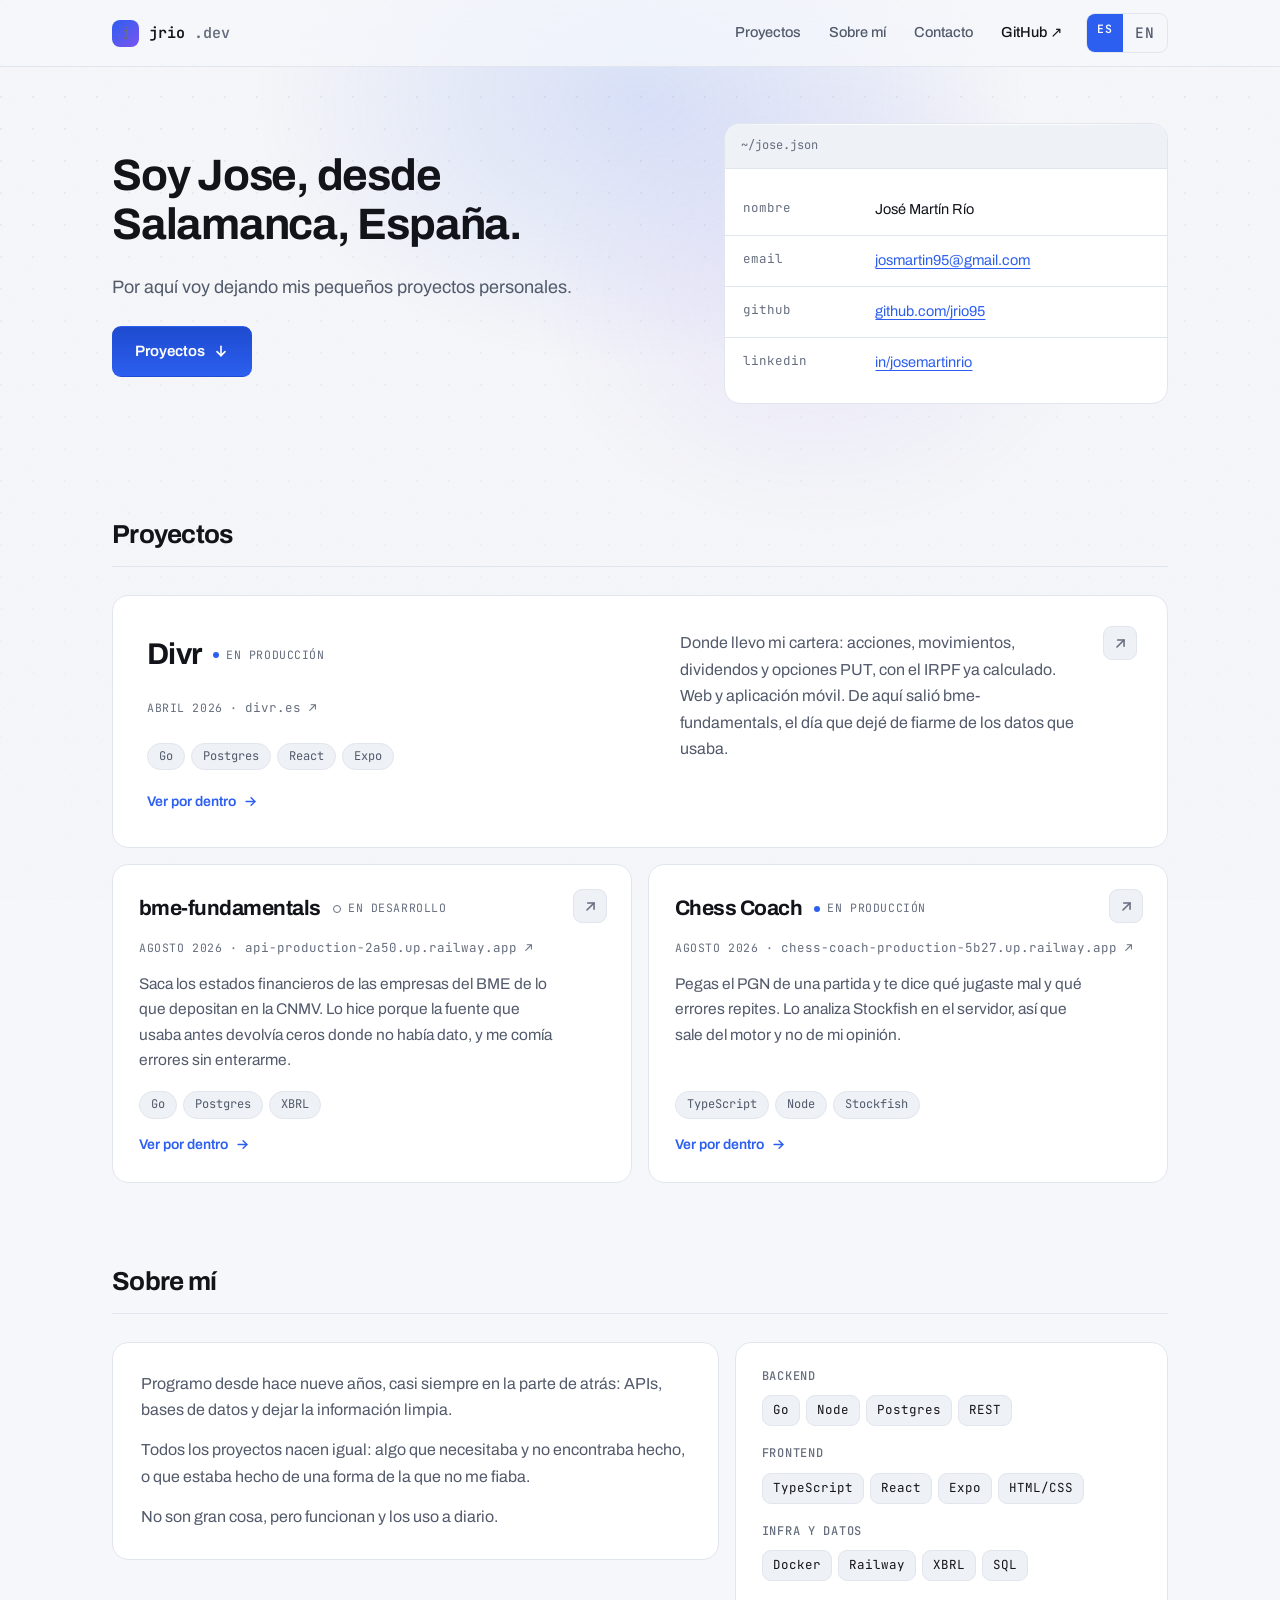
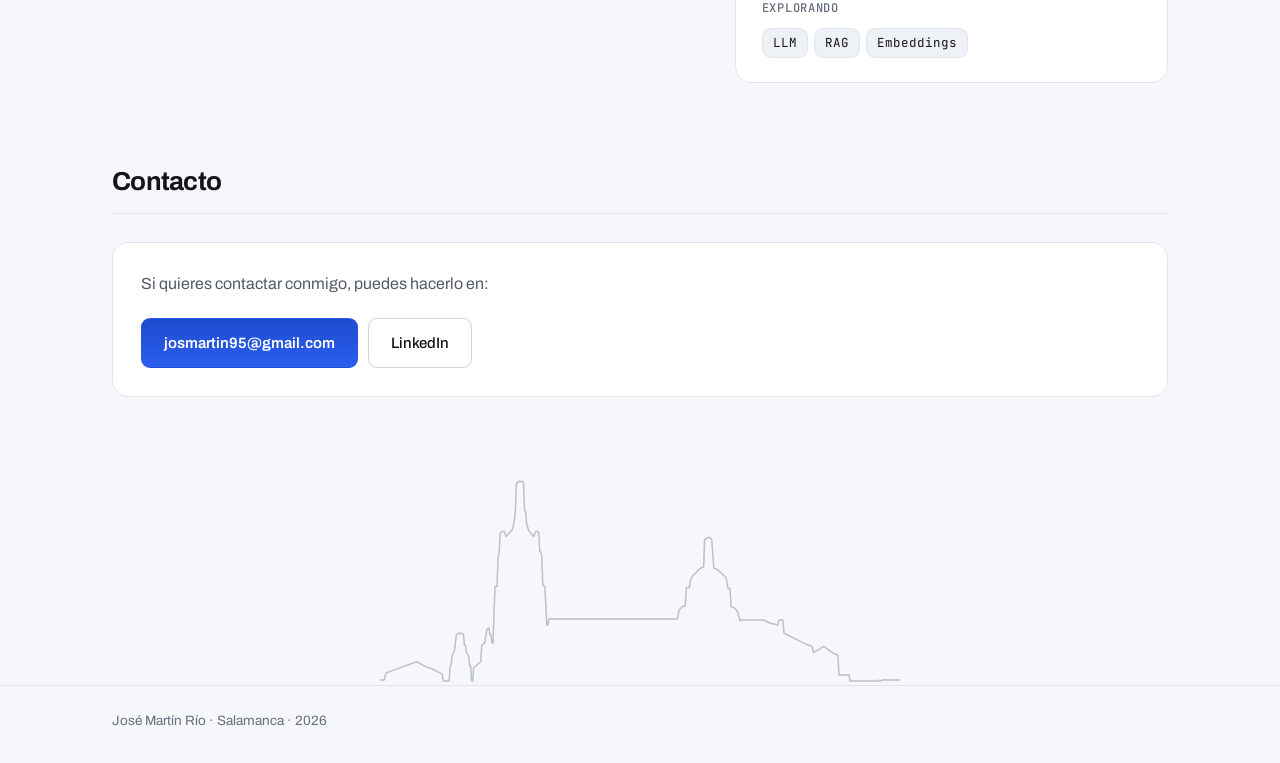
==== commit e0b3835b: "Contar por dentro cada proyecto sin perder de vista la web Los tres repositorios son privados, así q" ====
--- a/index.html
+++ b/index.html
@@ -3,37 +3,39 @@
 <head>
 <meta charset="utf-8">
 <meta name="viewport" content="width=device-width, initial-scale=1">
-<title>José · jrio.dev</title>
-<meta name="description" content="Página personal de José, programador en Salamanca. Proyectos pequeños sobre inversión e inteligencia artificial.">
-<meta name="color-scheme" content="dark">
-<meta name="theme-color" content="#1b1726">
-<link rel="icon" href="data:,">
+<title>José Martín · jrio.dev</title>
+<meta name="description" content="José Martín Río, software engineer en Salamanca, España. Backend y datos, con proyectos propios sobre bolsa e inteligencia artificial.">
+<meta name="color-scheme" content="dark light">
+<meta name="theme-color" content="#090a0e" media="(prefers-color-scheme: dark)">
+<meta name="theme-color" content="#f6f7fa" media="(prefers-color-scheme: light)">
+<link rel="icon" href="data:image/svg+xml,%3Csvg xmlns='http://www.w3.org/2000/svg' viewBox='0 0 32 32'%3E%3Crect width='32' height='32' rx='8' fill='%235b8cff'/%3E%3Ctext x='16' y='22' font-family='monospace' font-size='17' font-weight='700' fill='%23090a0e' text-anchor='middle'%3Ej%3C/text%3E%3C/svg%3E">
+<link rel="canonical" href="https://jrio.dev/">
+<link rel="alternate" hreflang="es" href="https://jrio.dev/">
+<link rel="alternate" hreflang="en" href="https://jrio.dev/en/">
+<link rel="alternate" hreflang="x-default" href="https://jrio.dev/">
 <link rel="preconnect" href="https://fonts.googleapis.com">
 <link rel="preconnect" href="https://fonts.gstatic.com" crossorigin>
-<link rel="stylesheet" href="https://fonts.googleapis.com/css2?family=Bricolage+Grotesque:opsz,wght@12..96,600;12..96,800&family=Manrope:wght@400;500;600&display=swap">
+<link rel="stylesheet" href="https://fonts.googleapis.com/css2?family=Archivo:wght@400..700&family=JetBrains+Mono:wght@400;500&display=swap">
 <link rel="stylesheet" href="assets/style.css">
 </head>
 <body>
 
 <a class="saltar" href="#contenido">Saltar al contenido</a>
-
-<div class="fondo" aria-hidden="true">
-  <div class="malla"></div>
-  <div class="halo halo--1"></div>
-  <div class="halo halo--2"></div>
-  <svg class="grano" width="100%" height="100%" focusable="false">
-    <filter id="grano-filtro"><feTurbulence type="fractalNoise" baseFrequency="0.9" numOctaves="3"></feTurbulence></filter>
-    <rect width="100%" height="100%" filter="url(#grano-filtro)"></rect>
-  </svg>
-</div>
+<div class="halo" aria-hidden="true"></div>
+<div class="halo halo--2" aria-hidden="true"></div>
 
 <header class="barra">
   <div class="ancho barra__fila">
-    <a class="marca" href="/">jrio<span>.</span>dev</a>
+    <a class="marca" href="/"><span class="marca__ficha" aria-hidden="true">j</span>jrio<span>.dev</span></a>
     <nav class="menu" aria-label="Secciones">
       <a href="#proyectos">Proyectos</a>
-      <a href="#sobre">Sobre mí</a>
-      <a href="https://github.com/jrio95" rel="me">GitHub</a>
+      <a class="menu--oculto" href="#sobre">Sobre mí</a>
+      <a class="menu--movil" href="#contacto">Contacto</a>
+      <a class="menu--fuera" href="https://github.com/jrio95" rel="me">GitHub ↗</a>
+      <span class="idiomas">
+        <span class="idiomas__on" aria-current="true">ES</span>
+        <a href="/en/" hreflang="en" lang="en">EN</a>
+      </span>
     </nav>
   </div>
 </header>
@@ -41,231 +43,234 @@
 <main id="contenido">
 
   <section class="portada">
-    <div class="ancho portada__caja">
-      <p class="lugar aparece">Salamanca</p>
-
-      <h1 class="titular aparece">Hago cosas pequeñas<br>que me sirven <em>a mí</em>.</h1>
-
-      <p class="entradilla aparece">Soy programador. Casi todo lo que construyo va de inversión y, desde hace un tiempo, de inteligencia artificial. Lo voy dejando por aquí por si a alguien más le sirve.</p>
-
-      <div class="acciones aparece">
-        <a class="boton boton--lleno" href="#proyectos">
-          Ver lo que hago
-          <svg width="17" height="17" viewBox="0 0 24 24" fill="none" stroke="currentColor" stroke-width="2.2" stroke-linecap="round" stroke-linejoin="round" aria-hidden="true"><path d="M12 5v14"></path><path d="m6 13 6 6 6-6"></path></svg>
-        </a>
-        <a class="boton" href="mailto:josmartin95@gmail.com">Escríbeme</a>
+    <div class="ancho portada__reja">
+      <div class="portada__texto">
+        <h1 class="titular aparece">Soy Jose, desde Salamanca, España.</h1>
+
+        <p class="entradilla aparece">Por aquí voy dejando mis pequeños proyectos personales.</p>
+
+        <div class="acciones aparece">
+          <a class="boton boton--lleno" href="#proyectos">
+            Proyectos
+            <svg width="16" height="16" viewBox="0 0 24 24" fill="none" stroke="currentColor" stroke-width="2.4" stroke-linecap="round" stroke-linejoin="round" aria-hidden="true"><path d="M12 5v14"></path><path d="m6 13 6 6 6-6"></path></svg>
+          </a>
+        </div>
+      </div>
+
+      <div class="ficha relieve aparece">
+        <div class="ficha__barra">
+          <span class="ficha__ruta">~/jose.json</span>
+        </div>
+        <dl class="ficha__cuerpo">
+          <div class="ficha__fila">
+            <dt class="ficha__clave">nombre</dt>
+            <dd class="ficha__valor">José Martín Río</dd>
+          </div>
+          <div class="ficha__fila">
+            <dt class="ficha__clave">email</dt>
+            <dd class="ficha__valor"><a href="mailto:josmartin95@gmail.com">josmartin95@gmail.com</a></dd>
+          </div>
+          <div class="ficha__fila">
+            <dt class="ficha__clave">github</dt>
+            <dd class="ficha__valor"><a href="https://github.com/jrio95" rel="me">github.com/jrio95</a></dd>
+          </div>
+          <div class="ficha__fila">
+            <dt class="ficha__clave">linkedin</dt>
+            <dd class="ficha__valor"><a href="https://www.linkedin.com/in/josemartinrio" rel="me">in/josemartinrio</a></dd>
+          </div>
+        </dl>
       </div>
     </div>
   </section>
 
-  <div class="horizonte" aria-hidden="true">
-    <svg viewBox="0 0 1200 475" focusable="false">
-      <path d="M0.0,463.9 L9.4,463.9 L14.1,447.5 L84.5,421.7 L110.4,435.7 L115.1,435.7 L143.2,449.8 L145.6,463.9 L147.9,466.3 L157.3,466.3 L159.7,463.9 L162.0,431.0 L164.4,428.7 L166.7,405.2 L171.4,398.2 L176.1,360.6 L180.8,355.9 L187.9,355.9 L192.6,358.3 L194.9,384.1 L197.3,384.1 L199.6,400.5 L204.3,407.6 L206.7,431.0 L209.0,431.0 L211.4,466.3 L213.7,466.3 L216.0,435.7 L232.5,421.7 L234.8,384.1 L241.9,377.0 L246.6,346.5 L251.3,344.2 L253.6,358.3 L256.0,358.3 L258.3,377.0 L260.7,379.4 L265.4,247.9 L270.1,247.9 L272.4,179.8 L274.8,172.7 L277.1,125.8 L281.8,121.1 L286.5,121.1 L291.2,132.8 L305.3,116.4 L310.0,97.6 L312.3,74.1 L314.7,10.7 L319.4,6.0 L328.8,6.0 L331.1,8.3 L333.5,71.8 L335.8,74.1 L338.2,102.3 L342.9,118.7 L354.6,132.8 L359.3,121.1 L364.0,121.1 L366.3,123.4 L368.7,168.0 L371.0,168.0 L373.4,177.4 L375.7,245.5 L380.4,247.9 L385.1,337.1 L387.5,337.1 L389.8,323.0 L685.7,323.0 L690.4,301.9 L697.5,294.8 L704.5,292.5 L706.8,250.2 L713.9,250.2 L716.2,233.8 L720.9,224.4 L739.7,205.6 L746.8,203.3 L749.1,139.9 L756.2,135.2 L760.9,135.2 L765.6,139.9 L770.3,205.6 L777.3,208.0 L798.4,226.7 L803.1,252.6 L807.8,252.6 L810.2,294.8 L817.2,297.2 L824.3,304.2 L831.3,327.7 L833.7,325.4 L885.3,325.4 L899.4,332.4 L918.2,337.1 L920.5,325.4 L929.9,325.4 L932.3,355.9 L984.0,381.7 L993.3,384.1 L998.0,388.8 L1000.4,400.5 L1023.9,386.4 L1047.4,402.9 L1054.4,405.2 L1056.8,407.6 L1059.1,452.2 L1082.6,452.2 L1084.9,466.3 L1146.0,466.3 L1148.3,463.9 L1150.7,466.3 L1155.4,466.3 L1157.7,463.9 L1200.0,463.9"></path>
-    </svg>
-  </div>
-
-
-  <section class="seccion" id="ahora">
+  <section class="seccion" id="proyectos">
     <div class="ancho">
-      <div class="seccion__cabeza">
-        <h2><span class="punto punto--melocoton"></span> Ahora</h2>
-        <p class="rotulo">Actualizado en septiembre de 2026</p>
-      </div>
-      <div class="rejilla">
-        <article>
-          <p class="rotulo rotulo--marca">Programando</p>
-          <p class="rejilla__valor">bme-fundamentals</p>
-          <p class="rejilla__pie">Me falta la primera carga real contra la CNMV</p>
+      <div class="seccion__cabeza entra">
+        <h2>Proyectos</h2>
+      </div>
+
+      <div class="lista">
+
+        <article class="entrada relieve entra entrada--destacada">
+          <a class="entrada__abrir" href="#detalle-divr" aria-label="Ver Divr por dentro"></a>
+          <span class="entrada__cabeza">
+            <span class="entrada__titulo">Divr</span>
+            <span class="marca-estado">En producción</span>
+          </span>
+          <a class="entrada__flecha" href="https://divr.es" target="_blank" rel="noopener" aria-label="Abrir divr.es"><svg width="17" height="17" viewBox="0 0 24 24" fill="none" stroke="currentColor" stroke-width="2.2" stroke-linecap="round" stroke-linejoin="round" aria-hidden="true"><path d="M7 17 17 7"></path><path d="M8 7h9v9"></path></svg></a>
+          <span class="entrada__url"><span class="entrada__fecha">Abril 2026</span>divr.es &#8599;</span>
+          <span class="entrada__texto">Donde llevo mi cartera: acciones, movimientos, dividendos y opciones PUT, con el IRPF ya calculado. Web y aplicación móvil. De aquí salió bme-fundamentals, el día que dejé de fiarme de los datos que usaba.</span>
+          <span class="entrada__stack"><span>Go</span><span>Postgres</span><span>React</span><span>Expo</span></span>
+          <span class="entrada__dentro">Ver por dentro <svg width="15" height="15" viewBox="0 0 24 24" fill="none" stroke="currentColor" stroke-width="2.4" stroke-linecap="round" stroke-linejoin="round" aria-hidden="true"><path d="M5 12h14"></path><path d="m13 6 6 6-6 6"></path></svg></span>
         </article>
-        <article>
-          <p class="rotulo rotulo--marca">Aprendiendo</p>
-          <p class="rejilla__valor">IA aplicada, RAG y lo que vaya saliendo</p>
-          <p class="rejilla__pie">Todavía no sabría decir bien por qué. Me pica y ya está.</p>
+
+        <article class="entrada relieve entra">
+          <a class="entrada__abrir" href="#detalle-bme" aria-label="Ver bme-fundamentals por dentro"></a>
+          <span class="entrada__cabeza">
+            <span class="entrada__titulo">bme-fundamentals</span>
+            <span class="marca-estado marca-estado--obra">En desarrollo</span>
+          </span>
+          <a class="entrada__flecha" href="https://api-production-2a50.up.railway.app" target="_blank" rel="noopener" aria-label="Abrir la API"><svg width="17" height="17" viewBox="0 0 24 24" fill="none" stroke="currentColor" stroke-width="2.2" stroke-linecap="round" stroke-linejoin="round" aria-hidden="true"><path d="M7 17 17 7"></path><path d="M8 7h9v9"></path></svg></a>
+          <span class="entrada__url"><span class="entrada__fecha">Agosto 2026</span>api-production-2a50.up.railway.app &#8599;</span>
+          <span class="entrada__texto">Saca los estados financieros de las empresas del BME de lo que depositan en la CNMV. Lo hice porque la fuente que usaba antes devolvía ceros donde no había dato, y me comía errores sin enterarme.</span>
+          <span class="entrada__stack"><span>Go</span><span>Postgres</span><span>XBRL</span></span>
+          <span class="entrada__dentro">Ver por dentro <svg width="15" height="15" viewBox="0 0 24 24" fill="none" stroke="currentColor" stroke-width="2.4" stroke-linecap="round" stroke-linejoin="round" aria-hidden="true"><path d="M5 12h14"></path><path d="m13 6 6 6-6 6"></path></svg></span>
         </article>
+
+        <article class="entrada relieve entra">
+          <a class="entrada__abrir" href="#detalle-chess" aria-label="Ver Chess Coach por dentro"></a>
+          <span class="entrada__cabeza">
+            <span class="entrada__titulo">Chess Coach</span>
+            <span class="marca-estado">En producción</span>
+          </span>
+          <a class="entrada__flecha" href="https://chess-coach-production-5b27.up.railway.app" target="_blank" rel="noopener" aria-label="Abrir la app"><svg width="17" height="17" viewBox="0 0 24 24" fill="none" stroke="currentColor" stroke-width="2.2" stroke-linecap="round" stroke-linejoin="round" aria-hidden="true"><path d="M7 17 17 7"></path><path d="M8 7h9v9"></path></svg></a>
+          <span class="entrada__url"><span class="entrada__fecha">Agosto 2026</span>chess-coach-production-5b27.up.railway.app &#8599;</span>
+          <span class="entrada__texto">Pegas el PGN de una partida y te dice qué jugaste mal y qué errores repites. Lo analiza Stockfish en el servidor, así que sale del motor y no de mi opinión.</span>
+          <span class="entrada__stack"><span>TypeScript</span><span>Node</span><span>Stockfish</span></span>
+          <span class="entrada__dentro">Ver por dentro <svg width="15" height="15" viewBox="0 0 24 24" fill="none" stroke="currentColor" stroke-width="2.4" stroke-linecap="round" stroke-linejoin="round" aria-hidden="true"><path d="M5 12h14"></path><path d="m13 6 6 6-6 6"></path></svg></span>
+        </article>
+
       </div>
     </div>
   </section>
 
-  <section class="seccion" id="proyectos">
+  <section class="seccion" id="sobre">
     <div class="ancho">
-      <div class="seccion__cabeza">
-        <h2><span class="punto punto--menta"></span> Proyectos</h2>
-      </div>
-
-      <div class="lista" id="lista">
-
-        <article class="entrada entrada--melocoton">
-          <a class="entrada__abrir" href="#ficha-chess" aria-label="Ver por dentro Chess Coach"></a>
-          <span class="entrada__meta">
-            <span class="etiqueta etiqueta--melocoton">Proyecto</span>
-            <span class="rotulo">Agosto 2026</span>
-          </span>
-          <h3 class="entrada__titulo">Chess Coach</h3>
-          <p class="entrada__texto">Pegas el PGN de una partida y te dice qué jugaste mal, qué era mejor y qué errores repites de una partida a otra. El análisis lo hace Stockfish en el servidor, así que cada comentario sale de una evaluación del motor y no de una opinión.</p>
-          <span class="entrada__stack"><span>TypeScript</span><span>Node</span><span>Stockfish</span></span>
-          <span class="entrada__pie">
-            <span class="entrada__ver">Ver por dentro
-              <svg width="17" height="17" viewBox="0 0 24 24" fill="none" stroke="currentColor" stroke-width="2.2" stroke-linecap="round" stroke-linejoin="round" aria-hidden="true"><path d="M5 12h14"></path><path d="m13 6 6 6-6 6"></path></svg>
-            </span>
-            <a class="entrada__web" href="https://chess-coach-production-5b27.up.railway.app" target="_blank" rel="noopener">
-              Abrir la app
-              <svg width="15" height="15" viewBox="0 0 24 24" fill="none" stroke="currentColor" stroke-width="2.2" stroke-linecap="round" stroke-linejoin="round" aria-hidden="true"><path d="M7 17 17 7"></path><path d="M8 7h9v9"></path></svg>
-            </a>
-          </span>
-        </article>
-
-        <article class="entrada entrada--menta">
-          <a class="entrada__abrir" href="#ficha-bme" aria-label="Ver por dentro bme-fundamentals"></a>
-          <span class="entrada__meta">
-            <span class="etiqueta etiqueta--menta">Proyecto</span>
-            <span class="rotulo">Agosto 2026</span>
-          </span>
-          <h3 class="entrada__titulo">bme-fundamentals</h3>
-          <p class="entrada__texto">Saca los estados financieros de las empresas del BME de lo que cada una deposita en la CNMV. Lo hice porque la fuente que usaba para mi cartera devolvía ceros donde en realidad no había dato, y me estaba comiendo errores sin enterarme.</p>
-          <span class="entrada__stack"><span>Go</span><span>Postgres</span><span>XBRL</span></span>
-          <span class="entrada__pie">
-            <span class="entrada__ver">Ver por dentro
-              <svg width="17" height="17" viewBox="0 0 24 24" fill="none" stroke="currentColor" stroke-width="2.2" stroke-linecap="round" stroke-linejoin="round" aria-hidden="true"><path d="M5 12h14"></path><path d="m13 6 6 6-6 6"></path></svg>
-            </span>
-            <a class="entrada__web" href="https://api-production-2a50.up.railway.app" target="_blank" rel="noopener">
-              Abrir la API
-              <svg width="15" height="15" viewBox="0 0 24 24" fill="none" stroke="currentColor" stroke-width="2.2" stroke-linecap="round" stroke-linejoin="round" aria-hidden="true"><path d="M7 17 17 7"></path><path d="M8 7h9v9"></path></svg>
-            </a>
-          </span>
-        </article>
-
-        <article class="entrada entrada--lila">
-          <a class="entrada__abrir" href="#ficha-divr" aria-label="Ver por dentro Divr"></a>
-          <span class="entrada__meta">
-            <span class="etiqueta etiqueta--lila">Proyecto</span>
-            <span class="rotulo">Abril 2026</span>
-          </span>
-          <h3 class="entrada__titulo">Divr</h3>
-          <p class="entrada__texto">Mi cartera de inversión: acciones, movimientos, dividendos y opciones PUT, con el cálculo del IRPF hecho. Tiene web y aplicación móvil. Es también el proyecto del que salió bme-fundamentals, el día que dejé de fiarme de los datos que estaba consumiendo.</p>
-          <span class="entrada__stack"><span>Go</span><span>Postgres</span><span>React</span><span>Expo</span></span>
-          <span class="entrada__pie">
-            <span class="entrada__ver">Ver por dentro
-              <svg width="17" height="17" viewBox="0 0 24 24" fill="none" stroke="currentColor" stroke-width="2.2" stroke-linecap="round" stroke-linejoin="round" aria-hidden="true"><path d="M5 12h14"></path><path d="m13 6 6 6-6 6"></path></svg>
-            </span>
-            <a class="entrada__web" href="https://divr.es" target="_blank" rel="noopener">
-              Abrir divr.es
-              <svg width="15" height="15" viewBox="0 0 24 24" fill="none" stroke="currentColor" stroke-width="2.2" stroke-linecap="round" stroke-linejoin="round" aria-hidden="true"><path d="M7 17 17 7"></path><path d="M8 7h9v9"></path></svg>
-            </a>
-          </span>
-        </article>
-
-      </div>
-
-
+      <div class="seccion__cabeza entra">
+        <h2>Sobre mí</h2>
+      </div>
+      <div class="sobre">
+        <div class="prosa relieve entra">
+          <p>Programo desde hace nueve años, casi siempre en la parte de atrás: APIs, bases de datos y dejar la información limpia.</p>
+          <p>Todos los proyectos nacen igual: algo que necesitaba y no encontraba hecho, o que estaba hecho de una forma de la que no me fiaba.</p>
+          <p>No son gran cosa, pero funcionan y los uso a diario.</p>
+        </div>
+        <aside class="herramientas relieve entra">
+          <div class="herramientas__grupo">
+            <p class="dato">Backend</p>
+            <div class="herramientas__lista"><span>Go</span><span>Node</span><span>Postgres</span><span>REST</span></div>
+          </div>
+          <div class="herramientas__grupo">
+            <p class="dato">Frontend</p>
+            <div class="herramientas__lista"><span>TypeScript</span><span>React</span><span>Expo</span><span>HTML/CSS</span></div>
+          </div>
+          <div class="herramientas__grupo">
+            <p class="dato">Infra y datos</p>
+            <div class="herramientas__lista"><span>Docker</span><span>Railway</span><span>XBRL</span><span>SQL</span></div>
+          </div>
+          <div class="herramientas__grupo">
+            <p class="dato">Explorando</p>
+            <div class="herramientas__lista"><span>LLM</span><span>RAG</span><span>Embeddings</span></div>
+          </div>
+        </aside>
+      </div>
     </div>
   </section>
 
-  <section class="seccion" id="sobre">
-    <div class="ancho">
-      <div class="seccion__cabeza">
-        <h2><span class="punto punto--lila"></span> Sobre mí</h2>
-      </div>
-      <div class="columnas">
-        <p>Llevo nueve años escribiendo código. Por mi cuenta me interesan dos cosas: los mercados y, desde hace un tiempo, la inteligencia artificial. Casi todo lo que hay en esta página sale de juntar las tres.</p>
-        <p>Los proyectos nacen todos igual: algo que necesitaba yo y que no encontraba hecho, o que estaba hecho de una forma de la que no me fiaba. Los dejo publicados por si a alguien más le sirven. Fuera del ordenador: crossfit y deporte en general.</p>
-      </div>
-    </div>
-  </section>
-
   <section class="seccion" id="contacto">
     <div class="ancho">
-      <div class="panel">
-        <h2>¿Hablamos?</h2>
-        <p>Si tienes una duda, una corrección o te apetece comentar algo, aquí estoy.</p>
+      <div class="seccion__cabeza entra">
+        <h2>Contacto</h2>
+      </div>
+      <div class="contacto relieve entra">
+        <p class="contacto__texto">Si quieres contactar conmigo, puedes hacerlo en:</p>
         <div class="acciones">
           <a class="boton boton--lleno" href="mailto:josmartin95@gmail.com">josmartin95@gmail.com</a>
           <a class="boton" href="https://www.linkedin.com/in/josemartinrio" rel="me">LinkedIn</a>
-          <a class="boton" href="https://github.com/jrio95" rel="me">GitHub</a>
         </div>
       </div>
     </div>
   </section>
 
+</main>
+
 
   <!-- ---------- Fichas de proyecto ----------
-       Una por proyecto. Se abren con el ancla del enlace de la tarjeta y se
-       cierran volviendo a #proyectos: no hay JavaScript por medio.
-       Los detalles de arquitectura son para revisar y corregir a mano. -->
-
-  <section class="ficha" id="ficha-chess" aria-labelledby="ficha-chess-titulo">
-    <a class="ficha__fuera" href="#proyectos" aria-label="Cerrar la ficha" tabindex="-1"></a>
-
-    <article class="ficha__caja ficha__caja--melocoton">
-
-      <div class="ficha__barra">
-        <span class="ficha__barra__nombre">Chess Coach</span>
-        <span class="ficha__barra__acciones">
-          <a class="boton boton--lleno boton--chico" href="https://chess-coach-production-5b27.up.railway.app" target="_blank" rel="noopener">
-            Abrir la app
-            <svg width="15" height="15" viewBox="0 0 24 24" fill="none" stroke="currentColor" stroke-width="2.2" stroke-linecap="round" stroke-linejoin="round" aria-hidden="true"><path d="M7 17 17 7"></path><path d="M8 7h9v9"></path></svg>
-          </a>
-          <a class="ficha__cerrar" href="#proyectos" aria-label="Cerrar la ficha">
-            <svg width="18" height="18" viewBox="0 0 24 24" fill="none" stroke="currentColor" stroke-width="2.2" stroke-linecap="round" aria-hidden="true"><path d="M18 6 6 18"></path><path d="m6 6 12 12"></path></svg>
-          </a>
+       Una por proyecto, con lo que cuentan sus repositorios. Se abren con el
+       ancla del enlace de la tarjeta y se cierran volviendo a #proyectos: no
+       hay JavaScript por medio. -->
+
+  <section class="detalle" id="detalle-divr" aria-labelledby="detalle-divr-titulo">
+    <a class="detalle__fuera" href="#proyectos" aria-label="Cerrar la ficha" tabindex="-1"></a>
+
+    <article class="detalle__caja relieve">
+
+      <div class="detalle__barra">
+        <span class="detalle__nombre">Divr</span>
+        <span class="detalle__acciones">
+          <a class="boton boton--lleno boton--chico" href="https://divr.es" target="_blank" rel="noopener">Abrir divr.es <svg width="14" height="14" viewBox="0 0 24 24" fill="none" stroke="currentColor" stroke-width="2.2" stroke-linecap="round" stroke-linejoin="round" aria-hidden="true"><path d="M7 17 17 7"></path><path d="M8 7h9v9"></path></svg></a>
+          <a class="detalle__cerrar" href="#proyectos" aria-label="Cerrar la ficha"><svg width="17" height="17" viewBox="0 0 24 24" fill="none" stroke="currentColor" stroke-width="2.3" stroke-linecap="round" aria-hidden="true"><path d="M18 6 6 18"></path><path d="m6 6 12 12"></path></svg></a>
         </span>
       </div>
 
-      <div class="ficha__cuerpo">
-
-        <header class="ficha__cabeza">
-          <span class="entrada__meta">
-            <span class="etiqueta etiqueta--melocoton">Proyecto</span>
-            <span class="rotulo">Agosto 2026</span>
+      <div class="detalle__cuerpo">
+
+        <header class="detalle__cabeza">
+          <span class="detalle__meta">
+            <span class="marca-estado">En producción</span>
+            <span class="dato">Abril 2026</span>
           </span>
-          <h2 id="ficha-chess-titulo">Chess Coach</h2>
-          <p class="ficha__lema">Pegas el PGN de una partida y sale un informe de tus errores, con la jugada que era mejor y el patrón que repites de partida en partida.</p>
+          <h2 id="detalle-divr-titulo">Divr</h2>
+          <p class="detalle__lema">Cartera para quien invierte en dividendo a largo plazo, en el mercado español, el de Londres y el de Estados Unidos. Posiciones, movimientos, dividendos con su retención, scrip y opciones PUT.</p>
         </header>
 
         <section class="bloque">
-          <p class="rotulo rotulo--marca">Por qué existe</p>
-          <p>Los análisis de las webs de ajedrez te dicen que una jugada fue mala, pero no que llevas veinte partidas haciendo la misma cosa. Yo quería lo segundo, así que guardo todas las partidas analizadas y agrupo los fallos por tipo.</p>
-        </section>
-
-        <section class="bloque">
-          <p class="rotulo rotulo--marca">Con qué está hecho</p>
+          <p class="dato">Por qué existe</p>
+          <p>Llevaba la cartera en una hoja de cálculo que cada año se rompía por el mismo sitio: los dividendos con retención en origen y las primas de las opciones. Lo que necesitaba no era una aplicación de bolsa, era que en la declaración el número estuviera bien sin rehacerlo a mano.</p>
+          <p>De ahí sale la regla de la que cuelga todo lo demás: cada importe se pasa a euros al cambio de su propia fecha, porque la declaración necesita el cambio del día en que el dinero se movió de verdad.</p>
+        </section>
+
+        <section class="bloque">
+          <p class="dato">Con qué está hecho</p>
           <div class="capas">
             <div class="capa">
-              <p class="rotulo">Servidor</p>
-              <span class="entrada__stack"><span>TypeScript</span><span>Node</span><span>Fastify</span></span>
-            </div>
-            <div class="capa">
-              <p class="rotulo">Análisis</p>
-              <span class="entrada__stack"><span>Stockfish</span><span>UCI</span><span>chess.js</span></span>
-            </div>
-            <div class="capa">
-              <p class="rotulo">Entrega</p>
-              <span class="entrada__stack"><span>Railway</span><span>Docker</span></span>
-            </div>
-          </div>
-        </section>
-
-        <section class="bloque">
-          <p class="rotulo rotulo--marca">Cómo funciona por dentro</p>
-          <p class="bloque__pie">De la partida pegada al informe. Cada caja es un paso real del recorrido.</p>
-
-          <div class="diagrama diagrama--melocoton">
-
-            <div class="d-fila">
-              <div class="d-nodo">
-                <span class="rotulo">Entrada</span>
-                <strong>Navegador</strong>
-                <span class="d-nodo__nota">Pegas el PGN, sin cuenta ni registro</span>
-              </div>
-            </div>
-
-            <div class="d-paso" aria-hidden="true"><i></i></div>
-
-            <div class="d-fila">
-              <div class="d-nodo">
-                <span class="rotulo">API</span>
-                <strong>Servidor Node</strong>
-                <span class="d-nodo__nota">Valida el PGN y lo parte jugada a jugada</span>
-                <span class="d-nodo__tec">TypeScript</span>
+              <p class="dato">Web</p>
+              <span class="entrada__stack"><span>React 19</span><span>Vite</span><span>TanStack Query</span><span>Tailwind</span></span>
+            </div>
+            <div class="capa">
+              <p class="dato">Móvil</p>
+              <span class="entrada__stack"><span>React Native</span><span>Expo</span></span>
+            </div>
+            <div class="capa">
+              <p class="dato">Servidor</p>
+              <span class="entrada__stack"><span>Go 1.25</span><span>Gin</span><span>pgx</span><span>PostgreSQL 16</span></span>
+            </div>
+            <div class="capa">
+              <p class="dato">Fuera</p>
+              <span class="entrada__stack"><span>bme-fundamentals</span><span>Yahoo</span><span>BCE</span><span>Claude</span></span>
+            </div>
+          </div>
+        </section>
+
+        <section class="bloque">
+          <p class="dato">Cómo funciona por dentro</p>
+          <p class="bloque__pie">Tres clientes, una sola API y una base. Cada capa mira hacia abajo y ninguna vuelve hacia arriba.</p>
+
+          <div class="diagrama">
+
+            <div class="d-fila">
+              <div class="d-nodo">
+                <span class="dato">Cliente</span>
+                <strong>Web</strong>
+                <span class="d-nodo__nota">Donde meto los movimientos y miro el año fiscal</span>
+                <span class="d-nodo__tec">React · Vercel</span>
+              </div>
+              <div class="d-nodo">
+                <span class="dato">Cliente</span>
+                <strong>Aplicación móvil</strong>
+                <span class="d-nodo__nota">La misma cartera en el bolsillo. Comparte con la web los tipos, los formateadores y las ayudas de cambio</span>
+                <span class="d-nodo__tec">Expo</span>
+              </div>
+            </div>
+
+            <div class="d-paso" aria-hidden="true"><i></i></div>
+
+            <div class="d-fila">
+              <div class="d-nodo">
+                <span class="dato">Entrada</span>
+                <strong>Capa HTTP</strong>
+                <span class="d-nodo__nota">Rutas, códigos de estado, identificación y orígenes permitidos. Aquí no se calcula dinero</span>
+                <span class="d-nodo__tec">Go · Gin</span>
               </div>
             </div>
 
@@ -273,58 +278,73 @@
 
             <div class="d-fila">
               <div class="d-nodo d-nodo--fuerte">
-                <span class="rotulo">Motor</span>
-                <strong>Stockfish</strong>
-                <span class="d-nodo__nota">Proceso aparte hablando UCI, a profundidad fija para que dos partidas se puedan comparar</span>
-                <span class="d-nodo__tec">UCI</span>
-              </div>
-            </div>
-
-            <div class="d-paso" aria-hidden="true"><i></i></div>
-
-            <div class="d-fila">
-              <div class="d-nodo">
-                <span class="rotulo">Comparación</span>
-                <strong>Tu jugada contra la mejor</strong>
-                <span class="d-nodo__nota">La diferencia de evaluación es lo que cuesta el error</span>
-              </div>
-              <div class="d-nodo">
-                <span class="rotulo">Memoria</span>
-                <strong>Historial de partidas</strong>
-                <span class="d-nodo__nota">Para poder mirar hacia atrás</span>
-              </div>
-            </div>
-
-            <div class="d-paso" aria-hidden="true"><i></i></div>
-
-            <div class="d-fila">
+                <span class="dato">Servicio</span>
+                <strong>La única capa que calcula</strong>
+                <span class="d-nodo__nota">Todo el dinero y todo el cambio de divisa viven aquí. Es lo que evita que la web y el móvil lleguen a dos resultados distintos del mismo año fiscal</span>
+              </div>
+            </div>
+
+            <div class="d-paso" aria-hidden="true"><i></i></div>
+
+            <div class="d-fila d-fila--tres">
+              <div class="d-nodo">
+                <span class="dato">Dominio</span>
+                <strong>Reglas puras</strong>
+                <span class="d-nodo__nota">Coste medio, resultado de una opción. Sin base de datos y sin red, así que se prueban solas</span>
+              </div>
+              <div class="d-nodo">
+                <span class="dato">Repositorio</span>
+                <strong>Sólo SQL</strong>
+                <span class="d-nodo__nota">Y siempre con el dueño delante: no existe un buscar por identificador sin comprobar de quién es</span>
+              </div>
+              <div class="d-nodo">
+                <span class="dato">Adaptadores</span>
+                <strong>Lo de fuera, detrás de una interfaz</strong>
+                <span class="d-nodo__nota">Cada servicio externo se puede cambiar, o falsear en un test, sin tocar una regla de negocio</span>
+              </div>
+            </div>
+
+            <div class="d-paso" aria-hidden="true"><i></i></div>
+
+            <div class="d-fila d-fila--tres">
               <div class="d-nodo d-nodo--final">
-                <span class="rotulo">Salida</span>
-                <strong>Informe</strong>
-                <span class="d-nodo__nota">Errores de esta partida y los que repites en todas</span>
-              </div>
-            </div>
-
-          </div>
-        </section>
-
-        <section class="bloque">
-          <p class="rotulo rotulo--marca">Decisiones que cambiaron algo</p>
-          <ul class="lista-puntos">
-            <li><strong>El motor va en el servidor.</strong> En el navegador la versión WebAssembly se arrastra en el móvil y el análisis salía distinto en cada aparato.</li>
-            <li><strong>Profundidad fija.</strong> Si cada partida se analiza a una profundidad distinta, los números no se pueden comparar entre sí y el histórico no sirve para nada.</li>
-            <li><strong>Ningún modelo de lenguaje opinando de la posición.</strong> El comentario se redacta a partir de la evaluación del motor. Si el motor no lo dice, no se escribe.</li>
+                <span class="dato">Almacén</span>
+                <strong>PostgreSQL</strong>
+                <span class="d-nodo__nota">Migraciones numeradas que se aplican solas al arrancar y no se editan después</span>
+              </div>
+              <div class="d-nodo">
+                <span class="dato">Fuente propia</span>
+                <strong>bme-fundamentals</strong>
+                <span class="d-nodo__nota">Las cuentas de los emisores españoles y su calendario de dividendos, con caché. El otro proyecto, que nació justo de aquí</span>
+              </div>
+              <div class="d-nodo">
+                <span class="dato">Fuentes ajenas</span>
+                <strong>Cotización y tipo de cambio</strong>
+                <span class="d-nodo__nota">Los datos de valoración y el cambio diario del Banco Central Europeo, capturado con la fecha de la operación</span>
+              </div>
+            </div>
+
+          </div>
+        </section>
+
+        <section class="bloque">
+          <p class="dato">Decisiones que cambiaron algo</p>
+          <ul class="puntos">
+            <li><strong>Precio medio de compra, no FIFO.</strong> Es lo que aplica el IRPF español a las acciones cotizadas, así que FIFO no es una opción que falte: es una que no debe existir. Comprar recalcula la media, vender no la toca, y recalcularla al vender es la forma clásica de equivocarse aquí.</li>
+            <li><strong>El cambio se guarda como lo publica el banco central, y pasar a euros es dividir.</strong> Multiplicar da un número creíble y mal. El tipo se captura con la fecha de la operación y se congela en la fila: lo viejo no se vuelve a convertir nunca.</li>
+            <li><strong>La retención depende del mercado, no de la divisa.</strong> Un banco español ingresa un dividendo estadounidense en una cuenta en euros, así que la moneda en la que llega el dinero no dice nada de lo que ya se retuvo.</li>
+            <li><strong>El dividendo se guarda en bruto.</strong> El neto depende de quién cobra. Lo que llega del banco es el neto, así que el importe se reconstruye y se deja corregir a mano antes de guardarlo.</li>
+            <li><strong>En las opciones, el contrato son cien acciones y ese cien aparece una sola vez en todo el servidor.</strong> Si aparece dos veces, una de las dos es un fallo.</li>
+            <li><strong>Todo lo de alguien se lee y se escribe con su dueño delante.</strong> En una cartera, un fallo de aislamiento no es un fallo de privacidad: es la declaración de otro.</li>
+            <li><strong>Cada integración es opcional y lo dice.</strong> Sin sus claves, la sección se declara sin configurar en vez de enseñar una página vacía, que es el mismo engaño que originó bme-fundamentals con otra ropa.</li>
           </ul>
         </section>
 
-        <section class="bloque bloque--cierre">
-          <p class="rotulo rotulo--marca">Verlo funcionando</p>
-          <p>El código está en un repositorio privado, pero la aplicación está en abierto y no pide cuenta.</p>
+        <section class="bloque bloque--cierre relieve">
+          <p class="dato">Verlo funcionando</p>
+          <p>El repositorio es privado. La web está abierta en divr.es y la aplicación de Android sale del mismo sitio.</p>
           <div class="acciones">
-            <a class="boton boton--lleno" href="https://chess-coach-production-5b27.up.railway.app" target="_blank" rel="noopener">
-              Abrir Chess Coach
-              <svg width="17" height="17" viewBox="0 0 24 24" fill="none" stroke="currentColor" stroke-width="2.2" stroke-linecap="round" stroke-linejoin="round" aria-hidden="true"><path d="M7 17 17 7"></path><path d="M8 7h9v9"></path></svg>
-            </a>
+            <a class="boton boton--lleno" href="https://divr.es" target="_blank" rel="noopener">Abrir divr.es <svg width="16" height="16" viewBox="0 0 24 24" fill="none" stroke="currentColor" stroke-width="2.2" stroke-linecap="round" stroke-linejoin="round" aria-hidden="true"><path d="M7 17 17 7"></path><path d="M8 7h9v9"></path></svg></a>
             <a class="boton" href="#proyectos">Volver a los proyectos</a>
           </div>
         </section>
@@ -333,79 +353,84 @@
     </article>
   </section>
 
-  <section class="ficha" id="ficha-bme" aria-labelledby="ficha-bme-titulo">
-    <a class="ficha__fuera" href="#proyectos" aria-label="Cerrar la ficha" tabindex="-1"></a>
-
-    <article class="ficha__caja ficha__caja--menta">
-
-      <div class="ficha__barra">
-        <span class="ficha__barra__nombre">bme-fundamentals</span>
-        <span class="ficha__barra__acciones">
-          <a class="boton boton--lleno boton--chico" href="https://api-production-2a50.up.railway.app" target="_blank" rel="noopener">
-            Abrir la API
-            <svg width="15" height="15" viewBox="0 0 24 24" fill="none" stroke="currentColor" stroke-width="2.2" stroke-linecap="round" stroke-linejoin="round" aria-hidden="true"><path d="M7 17 17 7"></path><path d="M8 7h9v9"></path></svg>
-          </a>
-          <a class="ficha__cerrar" href="#proyectos" aria-label="Cerrar la ficha">
-            <svg width="18" height="18" viewBox="0 0 24 24" fill="none" stroke="currentColor" stroke-width="2.2" stroke-linecap="round" aria-hidden="true"><path d="M18 6 6 18"></path><path d="m6 6 12 12"></path></svg>
-          </a>
+  <section class="detalle" id="detalle-bme" aria-labelledby="detalle-bme-titulo">
+    <a class="detalle__fuera" href="#proyectos" aria-label="Cerrar la ficha" tabindex="-1"></a>
+
+    <article class="detalle__caja relieve">
+
+      <div class="detalle__barra">
+        <span class="detalle__nombre">bme-fundamentals</span>
+        <span class="detalle__acciones">
+          <a class="boton boton--lleno boton--chico" href="https://api-production-2a50.up.railway.app" target="_blank" rel="noopener">Abrir la API <svg width="14" height="14" viewBox="0 0 24 24" fill="none" stroke="currentColor" stroke-width="2.2" stroke-linecap="round" stroke-linejoin="round" aria-hidden="true"><path d="M7 17 17 7"></path><path d="M8 7h9v9"></path></svg></a>
+          <a class="detalle__cerrar" href="#proyectos" aria-label="Cerrar la ficha"><svg width="17" height="17" viewBox="0 0 24 24" fill="none" stroke="currentColor" stroke-width="2.3" stroke-linecap="round" aria-hidden="true"><path d="M18 6 6 18"></path><path d="m6 6 12 12"></path></svg></a>
         </span>
       </div>
 
-      <div class="ficha__cuerpo">
-
-        <header class="ficha__cabeza">
-          <span class="entrada__meta">
-            <span class="etiqueta etiqueta--menta">Proyecto</span>
-            <span class="rotulo">Agosto 2026</span>
+      <div class="detalle__cuerpo">
+
+        <header class="detalle__cabeza">
+          <span class="detalle__meta">
+            <span class="marca-estado marca-estado--obra">En desarrollo</span>
+            <span class="dato">Agosto 2026</span>
           </span>
-          <h2 id="ficha-bme-titulo">bme-fundamentals</h2>
-          <p class="ficha__lema">Los estados financieros de las empresas del mercado español, sacados de lo que cada una deposita en la CNMV y servidos como API.</p>
+          <h2 id="detalle-bme-titulo">bme-fundamentals</h2>
+          <p class="detalle__lema">Los estados financieros de los emisores del BME, sacados de los registros oficiales en XBRL de la CNMV y no de un agregador.</p>
         </header>
 
         <section class="bloque">
-          <p class="rotulo rotulo--marca">Por qué existe</p>
-          <p>La fuente que usaba para mi cartera devolvía un cero cuando en realidad no tenía el dato. Un cero y un hueco no son lo mismo: uno dice que la empresa no tuvo deuda y el otro que no se sabe. Estuve semanas mirando ratios calculados sobre ceros inventados, así que me fui al origen.</p>
-        </section>
-
-        <section class="bloque">
-          <p class="rotulo rotulo--marca">Con qué está hecho</p>
+          <p class="dato">La regla que lo gobierna todo</p>
+          <p class="cita">Una cifra no puede existir sin decir de dónde sale. O apunta al hecho del que salió, o declara la fórmula que la produjo, o dice por qué está vacía. No hay un cuarto caso, y un hueco nunca es un cero.</p>
+        </section>
+
+        <section class="bloque">
+          <p class="dato">Por qué existe</p>
+          <p>La fuente que usaba mi cartera servía beneficio bruto y resultado de explotación como cero cuando en realidad no había dato. El problema nunca fue no tener datos: fue que los datos malos parecían buenos. Un ratio calculado sobre un cero inventado sale con la misma pinta que uno bueno.</p>
+          <p>Lo que se gana yendo al origen son diez ejercicios completos en vez de los cuatro del agregador, con beneficio por acción, flujo de explotación, inversión y dividendos pagados etiquetados de forma nativa por el propio emisor.</p>
+        </section>
+
+        <section class="bloque">
+          <p class="dato">Con qué está hecho</p>
           <div class="capas">
             <div class="capa">
-              <p class="rotulo">Ingesta</p>
-              <span class="entrada__stack"><span>Go</span><span>XBRL</span><span>cron</span></span>
-            </div>
-            <div class="capa">
-              <p class="rotulo">Almacén</p>
-              <span class="entrada__stack"><span>Postgres</span><span>SQL</span></span>
-            </div>
-            <div class="capa">
-              <p class="rotulo">Servicio</p>
-              <span class="entrada__stack"><span>API REST</span><span>Railway</span><span>Docker</span></span>
-            </div>
-          </div>
-        </section>
-
-        <section class="bloque">
-          <p class="rotulo rotulo--marca">Cómo funciona por dentro</p>
-          <p class="bloque__pie">El recorrido de un dato, desde el documento que deposita la empresa hasta la respuesta de la API.</p>
-
-          <div class="diagrama diagrama--menta">
-
-            <div class="d-fila">
-              <div class="d-nodo">
-                <span class="rotulo">Origen</span>
-                <strong>CNMV</strong>
-                <span class="d-nodo__nota">Cada empresa deposita sus cuentas en XBRL, que es el mismo dato con su etiqueta encima</span>
-              </div>
-            </div>
-
-            <div class="d-paso" aria-hidden="true"><i></i></div>
-
-            <div class="d-fila">
-              <div class="d-nodo">
-                <span class="rotulo">Descarga</span>
-                <strong>Ingesta programada</strong>
-                <span class="d-nodo__nota">Busca depósitos nuevos y guarda el documento tal cual llegó</span>
+              <p class="dato">Ingesta</p>
+              <span class="entrada__stack"><span>Go</span><span>XBRL 2.1</span><span>Lector de PDF propio</span></span>
+            </div>
+            <div class="capa">
+              <p class="dato">Almacén</p>
+              <span class="entrada__stack"><span>PostgreSQL</span><span>Migraciones</span></span>
+            </div>
+            <div class="capa">
+              <p class="dato">Contraste</p>
+              <span class="entrada__stack"><span>ESEF</span><span>xBRL-JSON</span><span>LEI</span></span>
+            </div>
+            <div class="capa">
+              <p class="dato">Servicio</p>
+              <span class="entrada__stack"><span>API REST</span><span>Railway</span><span>Docker distroless</span></span>
+            </div>
+          </div>
+        </section>
+
+        <section class="bloque">
+          <p class="dato">Cómo funciona por dentro</p>
+          <p class="bloque__pie">Dos capas, y la de abajo es la que manda: lo que dice el documento no se toca nunca, y todo lo demás se recalcula desde ahí.</p>
+
+          <div class="diagrama">
+
+            <div class="d-fila">
+              <div class="d-nodo">
+                <span class="dato">Origen</span>
+                <strong>La CNMV</strong>
+                <span class="d-nodo__nota">No hay una dirección por fichero: hay que conducir su formulario con cinco peticiones por emisor para que suelte un archivo con todo su histórico</span>
+              </div>
+            </div>
+
+            <div class="d-paso" aria-hidden="true"><i></i></div>
+
+            <div class="d-fila">
+              <div class="d-nodo">
+                <span class="dato">Descarga</span>
+                <strong>El documento, tal cual llegó</strong>
+                <span class="d-nodo__nota">Se guarda comprimido con el resumen de su contenido. Ese resumen es la idempotencia: lo ya visto no se vuelve a escribir. Va despacio a propósito, sin concurrencia</span>
                 <span class="d-nodo__tec">Go</span>
               </div>
             </div>
@@ -414,24 +439,34 @@
 
             <div class="d-fila">
               <div class="d-nodo d-nodo--fuerte">
-                <span class="rotulo">Lectura</span>
-                <strong>Parser XBRL</strong>
-                <span class="d-nodo__nota">Traduce las etiquetas de la taxonomía a conceptos con nombre: ventas, deuda, patrimonio</span>
-              </div>
+                <span class="dato">Capa de abajo</span>
+                <strong>Hechos</strong>
+                <span class="d-nodo__nota">Lo que dice el XBRL sin traducir, inmutable. Aquí no se corrige nada nunca</span>
+              </div>
+            </div>
+
+            <div class="d-paso" aria-hidden="true"><i></i></div>
+
+            <div class="d-fila">
               <div class="d-nodo d-nodo--fuerte">
-                <span class="rotulo">Limpieza</span>
-                <strong>Normalizador</strong>
-                <span class="d-nodo__nota">Unidades, periodos y, sobre todo, el hueco se queda hueco y nunca se convierte en un cero</span>
-              </div>
-            </div>
-
-            <div class="d-paso" aria-hidden="true"><i></i></div>
-
-            <div class="d-fila">
-              <div class="d-nodo">
-                <span class="rotulo">Almacén</span>
-                <strong>Postgres</strong>
-                <span class="d-nodo__nota">Serie histórica por empresa, concepto y periodo, con el dato apuntando siempre a su depósito de origen</span>
+                <span class="dato">Capa de arriba</span>
+                <strong>Vista anual derivada</strong>
+                <span class="d-nodo__nota">La fila de cada ejercicio, calculada desde los hechos con los mapas de conceptos. Hay tres taxonomías (general, banca y seguros) que reutilizan los mismos códigos con significados distintos, así que el mapa va a estar mal varias veces y corregirlo tiene que ser recalcular en segundos</span>
+              </div>
+            </div>
+
+            <div class="d-paso" aria-hidden="true"><i></i></div>
+
+            <div class="d-fila">
+              <div class="d-nodo">
+                <span class="dato">Control</span>
+                <strong>Contraste contra ESEF</strong>
+                <span class="d-nodo__nota">El informe europeo del mismo emisor, unido por su identificador de entidad. Es el único control independiente del mapa de conceptos, y de ahí no sale ni un valor servido</span>
+              </div>
+              <div class="d-nodo">
+                <span class="dato">Fuente aparte</span>
+                <strong>Dividendos con fecha</strong>
+                <span class="d-nodo__nota">Las cuentas anuales dicen cuánto se pagó, no cuándo. El cuándo son actos societarios que el emisor comunica en PDF, y eso se recorre solo cada día</span>
               </div>
             </div>
 
@@ -439,40 +474,38 @@
 
             <div class="d-fila">
               <div class="d-nodo d-nodo--final">
-                <span class="rotulo">Salida</span>
+                <span class="dato">Salida</span>
                 <strong>API REST</strong>
-                <span class="d-nodo__nota">Lo que consume Divr para valorar la cartera</span>
-              </div>
-              <div class="d-nodo d-nodo--futuro">
-                <span class="rotulo">En marcha</span>
-                <strong>Capa RAG</strong>
-                <span class="d-nodo__nota">Trocear las notas de la memoria, indexarlas por significado y poder preguntar en lenguaje normal, con la respuesta citando el párrafo del que sale</span>
-                <span class="d-nodo__tec">Pendiente</span>
-              </div>
-            </div>
-
-          </div>
-          <p class="bloque__pie bloque__pie--nota">La caja de trazo discontinuo todavía no está terminada. Aparece porque es lo siguiente y no porque ya funcione.</p>
-        </section>
-
-        <section class="bloque">
-          <p class="rotulo rotulo--marca">Decisiones que cambiaron algo</p>
-          <ul class="lista-puntos">
-            <li><strong>Sin dato no es cero.</strong> Es la razón entera del proyecto. El hueco viaja como hueco hasta la respuesta de la API, y quien la consume decide qué hacer con él.</li>
-            <li><strong>XBRL antes que raspar el PDF.</strong> El documento etiquetado ya trae el significado puesto por la empresa. Un PDF hay que adivinarlo, y adivinar es de donde venían los ceros.</li>
-            <li><strong>Se guarda el depósito original.</strong> Cuando el parser mejora, se vuelve a leer lo que ya está descargado sin tocar de nuevo la CNMV.</li>
-            <li><strong>Go y una base de datos aburrida.</strong> Esto tiene que arrancar solo cada semana durante años. No es sitio para estrenar nada.</li>
+                <span class="d-nodo__nota">Cuentas anuales, calendario de dividendos y previsiones, cada cifra con su procedencia o con el motivo de estar vacía. Es lo que consume Divr</span>
+              </div>
+            </div>
+
+          </div>
+        </section>
+
+        <section class="bloque">
+          <p class="dato">Decisiones que cambiaron algo</p>
+          <ul class="puntos">
+            <li><strong>Dos capas separadas.</strong> Los hechos son inmutables y pesan; la vista se recalcula. Corregir un mapeo es volver a derivar en segundos y no volver a descargar ochenta megas por emisor, y deja la parte frágil como una función pura que se prueba sin red.</li>
+            <li><strong>La base de datos rechaza los datos sin procedencia.</strong> No es una convención que se respeta por buena voluntad: hay restricciones que impiden escribir un cero sin origen, un valor sin documento y un hueco sin motivo.</li>
+            <li><strong>El contraste existe porque un mapa mal hecho no da un error, da una cifra plausible.</strong> El resultado de banca apuntó una temporada al que incluye minoritarios en vez de al atribuido a la dominante, y sobrevivió a la investigación, al código y a un test en verde. En el informe europeo son dos conceptos distintos y se canta el primer día.</li>
+            <li><strong>Una discrepancia se registra, no se resuelve.</strong> Se marca el campo y se sigue sirviendo el dato oficial. La marca dice algo sobre nuestro mapa, no sobre el emisor.</li>
+            <li><strong>Una estimación no es un evento, y eso lo impone el esquema.</strong> Un evento no puede existir sin su anuncio, y la tabla de previsiones no tiene columna donde guardar uno. Confundir una fecha proyectada con una anunciada no es un descuido posible: es algo que no se puede escribir.</li>
+            <li><strong>Un calendario vacío y un recolector caído son la misma respuesta.</strong> Por eso la respuesta lleva hasta cuándo se ha recorrido el registro y cuántas comunicaciones se leyeron: con doce leídas y ningún dividendo, el silencio es del emisor; con cero, el silencio es nuestro.</li>
+            <li><strong>Las unidades no se infieren jamás y el orden de las fechas lo vigila la base.</strong> Una escala mal leída multiplica por mil sin romper un test, y dos fechas del ciclo de pago intercambiadas al leer un PDF es el fallo más fácil de cometer y el más difícil de ver.</li>
           </ul>
         </section>
 
-        <section class="bloque bloque--cierre">
-          <p class="rotulo rotulo--marca">Verlo funcionando</p>
-          <p>El repositorio es privado. El servicio está levantado y responde.</p>
+        <section class="bloque">
+          <p class="dato">Dónde está</p>
+          <p>El recorrido está completo de punta a punta: descarga, lectura, derivación, persistencia, contraste y API. Lo que falta no es código, es la primera carga de verdad y que alguien abra el informe publicado de un emisor de cada taxonomía y reconozca las cifras. Un mapa de conceptos mal escrito no produce un error, produce un dato creíble, y eso no lo cierra ningún test.</p>
+        </section>
+
+        <section class="bloque bloque--cierre relieve">
+          <p class="dato">Verlo funcionando</p>
+          <p>El repositorio es privado. El servicio está levantado y su portada trae un probador: pegas una clave, eliges una ruta y la petición sale desde tu propio navegador. Las claves se emiten a mano, porque redistribuir estos registros a terceros es una pregunta que todavía no está resuelta y un alta automática la estaría respondiendo por la vía de los hechos.</p>
           <div class="acciones">
-            <a class="boton boton--lleno" href="https://api-production-2a50.up.railway.app" target="_blank" rel="noopener">
-              Abrir la API
-              <svg width="17" height="17" viewBox="0 0 24 24" fill="none" stroke="currentColor" stroke-width="2.2" stroke-linecap="round" stroke-linejoin="round" aria-hidden="true"><path d="M7 17 17 7"></path><path d="M8 7h9v9"></path></svg>
-            </a>
+            <a class="boton boton--lleno" href="https://api-production-2a50.up.railway.app" target="_blank" rel="noopener">Abrir la API <svg width="16" height="16" viewBox="0 0 24 24" fill="none" stroke="currentColor" stroke-width="2.2" stroke-linecap="round" stroke-linejoin="round" aria-hidden="true"><path d="M7 17 17 7"></path><path d="M8 7h9v9"></path></svg></a>
             <a class="boton" href="#proyectos">Volver a los proyectos</a>
           </div>
         </section>
@@ -481,76 +514,85 @@
     </article>
   </section>
 
-  <section class="ficha" id="ficha-divr" aria-labelledby="ficha-divr-titulo">
-    <a class="ficha__fuera" href="#proyectos" aria-label="Cerrar la ficha" tabindex="-1"></a>
-
-    <article class="ficha__caja ficha__caja--lila">
-
-      <div class="ficha__barra">
-        <span class="ficha__barra__nombre">Divr</span>
-        <span class="ficha__barra__acciones">
-          <a class="boton boton--lleno boton--chico" href="https://divr.es" target="_blank" rel="noopener">
-            Abrir divr.es
-            <svg width="15" height="15" viewBox="0 0 24 24" fill="none" stroke="currentColor" stroke-width="2.2" stroke-linecap="round" stroke-linejoin="round" aria-hidden="true"><path d="M7 17 17 7"></path><path d="M8 7h9v9"></path></svg>
-          </a>
-          <a class="ficha__cerrar" href="#proyectos" aria-label="Cerrar la ficha">
-            <svg width="18" height="18" viewBox="0 0 24 24" fill="none" stroke="currentColor" stroke-width="2.2" stroke-linecap="round" aria-hidden="true"><path d="M18 6 6 18"></path><path d="m6 6 12 12"></path></svg>
-          </a>
+  <section class="detalle" id="detalle-chess" aria-labelledby="detalle-chess-titulo">
+    <a class="detalle__fuera" href="#proyectos" aria-label="Cerrar la ficha" tabindex="-1"></a>
+
+    <article class="detalle__caja relieve">
+
+      <div class="detalle__barra">
+        <span class="detalle__nombre">Chess Coach</span>
+        <span class="detalle__acciones">
+          <a class="boton boton--lleno boton--chico" href="https://chess-coach-production-5b27.up.railway.app" target="_blank" rel="noopener">Abrir la app <svg width="14" height="14" viewBox="0 0 24 24" fill="none" stroke="currentColor" stroke-width="2.2" stroke-linecap="round" stroke-linejoin="round" aria-hidden="true"><path d="M7 17 17 7"></path><path d="M8 7h9v9"></path></svg></a>
+          <a class="detalle__cerrar" href="#proyectos" aria-label="Cerrar la ficha"><svg width="17" height="17" viewBox="0 0 24 24" fill="none" stroke="currentColor" stroke-width="2.3" stroke-linecap="round" aria-hidden="true"><path d="M18 6 6 18"></path><path d="m6 6 12 12"></path></svg></a>
         </span>
       </div>
 
-      <div class="ficha__cuerpo">
-
-        <header class="ficha__cabeza">
-          <span class="entrada__meta">
-            <span class="etiqueta etiqueta--lila">Proyecto</span>
-            <span class="rotulo">Abril 2026</span>
+      <div class="detalle__cuerpo">
+
+        <header class="detalle__cabeza">
+          <span class="detalle__meta">
+            <span class="marca-estado">En producción</span>
+            <span class="dato">Agosto 2026</span>
           </span>
-          <h2 id="ficha-divr-titulo">Divr</h2>
-          <p class="ficha__lema">Mi cartera de inversión entera: acciones, movimientos, dividendos y opciones PUT, con el IRPF ya calculado. Web y aplicación móvil sobre la misma API.</p>
+          <h2 id="detalle-chess-titulo">Chess Coach</h2>
+          <p class="detalle__lema">Pegas el PGN de una partida y te dice qué jugaste mal, qué era mejor, en qué fase pierdes más y qué errores repites de una partida a otra.</p>
         </header>
 
         <section class="bloque">
-          <p class="rotulo rotulo--marca">Por qué existe</p>
-          <p>Llevaba la cartera en una hoja de cálculo que cada año se rompía por el mismo sitio: los dividendos con retención en origen y las primas de las PUT. Lo que necesitaba no era una app de bolsa, era que en abril el número estuviera bien sin rehacerlo a mano.</p>
-        </section>
-
-        <section class="bloque">
-          <p class="rotulo rotulo--marca">Con qué está hecho</p>
+          <p class="dato">Por qué existe</p>
+          <p>Los análisis de las webs de ajedrez te dicen que una jugada fue mala, pero no que llevas veinte partidas haciendo la misma cosa. Eso es lo que quería ver, así que el histórico entero se guarda y los fallos se agrupan por tipo.</p>
+          <p>Lo que se afirma tiene que estar comprobado, en los dos sentidos. Un punto débil no se declara con tres partidas de muestra: por debajo del mínimo el hallazgo ni se calcula. Y lo que haces bien sólo se reconoce con mérito medible, como encontrar la jugada del motor justo después de un fallo del rival.</p>
+        </section>
+
+        <section class="bloque">
+          <p class="dato">Con qué está hecho</p>
           <div class="capas">
             <div class="capa">
-              <p class="rotulo">Clientes</p>
-              <span class="entrada__stack"><span>React</span><span>Expo</span><span>TypeScript</span></span>
-            </div>
-            <div class="capa">
-              <p class="rotulo">Servidor</p>
-              <span class="entrada__stack"><span>Go</span><span>API REST</span></span>
-            </div>
-            <div class="capa">
-              <p class="rotulo">Datos</p>
-              <span class="entrada__stack"><span>Postgres</span><span>bme-fundamentals</span></span>
-            </div>
-          </div>
-        </section>
-
-        <section class="bloque">
-          <p class="rotulo rotulo--marca">Cómo funciona por dentro</p>
-          <p class="bloque__pie">Dos clientes, una sola API y un libro de movimientos del que se recalcula todo lo demás.</p>
-
-          <div class="diagrama diagrama--lila">
-
-            <div class="d-fila">
-              <div class="d-nodo">
-                <span class="rotulo">Cliente</span>
-                <strong>Web</strong>
-                <span class="d-nodo__nota">Donde meto los movimientos y miro el año fiscal</span>
-                <span class="d-nodo__tec">React</span>
-              </div>
-              <div class="d-nodo">
-                <span class="rotulo">Cliente</span>
-                <strong>Aplicación móvil</strong>
-                <span class="d-nodo__nota">La misma cartera en el bolsillo</span>
-                <span class="d-nodo__tec">Expo</span>
+              <p class="dato">Servidor</p>
+              <span class="entrada__stack"><span>TypeScript</span><span>Node 20</span><span>SQLite</span></span>
+            </div>
+            <div class="capa">
+              <p class="dato">Motor</p>
+              <span class="entrada__stack"><span>Stockfish</span><span>UCI</span><span>Libro ECO</span></span>
+            </div>
+            <div class="capa">
+              <p class="dato">Clientes</p>
+              <span class="entrada__stack"><span>React</span><span>Vite</span><span>Capacitor</span></span>
+            </div>
+            <div class="capa">
+              <p class="dato">Entrega</p>
+              <span class="entrada__stack"><span>Railway</span><span>Docker</span><span>APK en CI</span></span>
+            </div>
+          </div>
+        </section>
+
+        <section class="bloque">
+          <p class="dato">Cómo funciona por dentro</p>
+          <p class="bloque__pie">De la partida pegada al informe. Cada caja es un paso real del recorrido.</p>
+
+          <div class="diagrama">
+
+            <div class="d-fila">
+              <div class="d-nodo">
+                <span class="dato">Entrada</span>
+                <strong>Un PGN pegado</strong>
+                <span class="d-nodo__nota">O un enlace compartido desde el móvil, que se resuelve contra el servidor</span>
+              </div>
+              <div class="d-nodo">
+                <span class="dato">Entrada</span>
+                <strong>Tus partidas de Chess.com</strong>
+                <span class="d-nodo__nota">Hasta cincuenta, buscando en los últimos seis meses de archivos</span>
+              </div>
+            </div>
+
+            <div class="d-paso" aria-hidden="true"><i></i></div>
+
+            <div class="d-fila">
+              <div class="d-nodo">
+                <span class="dato">API</span>
+                <strong>Servidor Node</strong>
+                <span class="d-nodo__nota">Sesión con testigo aleatorio, contraseñas con scrypt y el PGN convertido en las posiciones de la partida</span>
+                <span class="d-nodo__tec">TypeScript</span>
               </div>
             </div>
 
@@ -558,9 +600,10 @@
 
             <div class="d-fila">
               <div class="d-nodo d-nodo--fuerte">
-                <span class="rotulo">Servidor</span>
-                <strong>API en Go</strong>
-                <span class="d-nodo__nota">Una sola, para los dos clientes. Nada de lógica de cálculo repetida en la pantalla</span>
+                <span class="dato">Motor</span>
+                <strong>Varios Stockfish en paralelo</strong>
+                <span class="d-nodo__nota">Procesos aparte hablando UCI, a profundidad 14, 17 o 20 según el nivel. Cada posición de la partida se evalúa una sola vez</span>
+                <span class="d-nodo__tec">UCI</span>
               </div>
             </div>
 
@@ -568,68 +611,74 @@
 
             <div class="d-fila d-fila--tres">
               <div class="d-nodo">
-                <span class="rotulo">Módulo</span>
-                <strong>Cartera</strong>
-                <span class="d-nodo__nota">Posiciones y coste medio a partir de las compras y ventas</span>
-              </div>
-              <div class="d-nodo">
-                <span class="rotulo">Módulo</span>
-                <strong>Dividendos</strong>
-                <span class="d-nodo__nota">Cobros, retención en origen y la parte que se recupera aquí</span>
-              </div>
-              <div class="d-nodo">
-                <span class="rotulo">Módulo</span>
-                <strong>Opciones PUT</strong>
-                <span class="d-nodo__nota">Primas cobradas, vencimientos y asignaciones</span>
-              </div>
-            </div>
-
-            <div class="d-paso" aria-hidden="true"><i></i></div>
-
-            <div class="d-fila">
-              <div class="d-nodo d-nodo--fuerte">
-                <span class="rotulo">Cálculo</span>
-                <strong>Motor de IRPF</strong>
-                <span class="d-nodo__nota">FIFO como manda Hacienda, ganancia por venta, tratamiento de la prima y la retención ya descontada</span>
-              </div>
-            </div>
-
-            <div class="d-paso" aria-hidden="true"><i></i></div>
-
-            <div class="d-fila">
+                <span class="dato">Clasificación</span>
+                <strong>Cuánto costó la jugada</strong>
+                <span class="d-nodo__nota">De la pérdida en centipeones a la caída de probabilidad de victoria, y de ahí a la etiqueta</span>
+              </div>
+              <div class="d-nodo">
+                <span class="dato">Apertura</span>
+                <strong>Libro ECO</strong>
+                <span class="d-nodo__nota">3.810 entradas de lichess, para decir en qué jugada te saliste de teoría</span>
+              </div>
+              <div class="d-nodo">
+                <span class="dato">Motivos</span>
+                <strong>Patrones y hábitos</strong>
+                <span class="d-nodo__nota">Pieza colgada, defensa abandonada, mate perdido, rey sin enrocar, dama temprana</span>
+              </div>
+            </div>
+
+            <div class="d-paso" aria-hidden="true"><i></i></div>
+
+            <div class="d-fila">
+              <div class="d-nodo">
+                <span class="dato">Almacén</span>
+                <strong>SQLite en un volumen</strong>
+                <span class="d-nodo__nota">Partidas, informes completos y los agregados de etiquetas y fases. El perfil se calcula releyendo los informes, que es donde está el detalle jugada a jugada</span>
+              </div>
+            </div>
+
+            <div class="d-paso" aria-hidden="true"><i></i></div>
+
+            <div class="d-fila d-fila--tres">
               <div class="d-nodo d-nodo--final">
-                <span class="rotulo">Almacén</span>
-                <strong>Postgres</strong>
-                <span class="d-nodo__nota">Guarda movimientos, no saldos. El saldo se vuelve a calcular siempre</span>
-              </div>
-              <div class="d-nodo">
-                <span class="rotulo">Fuente externa</span>
-                <strong>bme-fundamentals</strong>
-                <span class="d-nodo__nota">Los fundamentales llegan desde el otro proyecto, que nació justo de aquí</span>
-              </div>
-            </div>
-
-          </div>
-        </section>
-
-        <section class="bloque">
-          <p class="rotulo rotulo--marca">Decisiones que cambiaron algo</p>
-          <ul class="lista-puntos">
-            <li><strong>Se guardan movimientos, no saldos.</strong> El saldo es el resultado de sumar el libro entero. Si un día corrijo una compra de hace dos años, todo lo demás se recoloca solo.</li>
-            <li><strong>FIFO de verdad.</strong> No es una opción de configuración: es lo que exige Hacienda y es lo único que hace que el número valga para declarar.</li>
-            <li><strong>Una API para web y móvil.</strong> Cuando el cálculo fiscal vive en dos sitios, acaba dando dos resultados distintos. Pasó, y por eso ahora vive en uno.</li>
-            <li><strong>De aquí salió bme-fundamentals.</strong> El día que vi ceros donde tenía que haber huecos, el arreglo dejó de caber dentro de este proyecto.</li>
+                <span class="dato">Salida</span>
+                <strong>Repaso guiado y perfil</strong>
+                <span class="d-nodo__nota">Una pantalla por idea, y el perfil sobre tus últimas doscientas partidas</span>
+              </div>
+              <div class="d-nodo">
+                <span class="dato">Opcional</span>
+                <strong>El botón ¿Por qué?</strong>
+                <span class="d-nodo__nota">Un modelo traduce a motivo lo que el motor ya dijo, con los hechos de la posición delante y prohibido contradecirlo</span>
+                <span class="d-nodo__tec">Claude</span>
+              </div>
+              <div class="d-nodo d-nodo--futuro">
+                <span class="dato">Lo siguiente</span>
+                <strong>RAG sobre literatura</strong>
+                <span class="d-nodo__nota">Hoy el porqué razona sobre los datos del motor y no cita teoría de aperturas ni planes de un libro. Ahí es donde encaja</span>
+                <span class="d-nodo__tec">Pendiente</span>
+              </div>
+            </div>
+
+          </div>
+          <p class="bloque__nota">La caja de trazo discontinuo no está hecha. Aparece porque es lo siguiente, no porque ya funcione.</p>
+        </section>
+
+        <section class="bloque">
+          <p class="dato">Decisiones que cambiaron algo</p>
+          <ul class="puntos">
+            <li><strong>Cada posición se evalúa una sola vez.</strong> La pérdida de una jugada es la diferencia entre la evaluación de antes y la de después, puestas las dos del lado de quien movió. Sale lo mismo que probar cada alternativa por separado y cuesta una fracción.</li>
+            <li><strong>Si juegas la jugada del motor, la pérdida es cero por definición.</strong> Las dos posiciones se buscan por separado y el efecto horizonte puede hundir la evaluación aunque la jugada sea la mejor. Sin esa regla, un sacrificio correcto se castiga como un error.</li>
+            <li><strong>Se clasifica por caída de probabilidad de victoria.</strong> Perder doscientos centipeones cuando vas ganando de sobra no cambia nada; perderlos en una posición igualada decide la partida. En centipeones esas dos jugadas son la misma.</li>
+            <li><strong>El modelo traduce, no analiza.</strong> Sólo recibe hechos comprobables de la posición y tiene prohibido inventar variantes o llevarle la contraria al motor. Sin clave la aplicación funciona igual y esos botones ni aparecen.</li>
+            <li><strong>La cuenta es tu usuario de Chess.com.</strong> Un nombre de cuenta aparte sería un dato más que mantener y que puede discrepar justo del que importa: de quién se traen las partidas y desde qué lado se leen.</li>
           </ul>
         </section>
 
-        <section class="bloque bloque--cierre">
-          <p class="rotulo rotulo--marca">Verlo funcionando</p>
-          <p>El repositorio es privado. La web está abierta en divr.es.</p>
+        <section class="bloque bloque--cierre relieve">
+          <p class="dato">Verlo funcionando</p>
+          <p>El código está en un repositorio privado, pero la aplicación está en abierto. Pide registrarse con tu usuario de Chess.com, que es lo que le dice de quién son las partidas.</p>
           <div class="acciones">
-            <a class="boton boton--lleno" href="https://divr.es" target="_blank" rel="noopener">
-              Abrir divr.es
-              <svg width="17" height="17" viewBox="0 0 24 24" fill="none" stroke="currentColor" stroke-width="2.2" stroke-linecap="round" stroke-linejoin="round" aria-hidden="true"><path d="M7 17 17 7"></path><path d="M8 7h9v9"></path></svg>
-            </a>
+            <a class="boton boton--lleno" href="https://chess-coach-production-5b27.up.railway.app" target="_blank" rel="noopener">Abrir la app <svg width="16" height="16" viewBox="0 0 24 24" fill="none" stroke="currentColor" stroke-width="2.2" stroke-linecap="round" stroke-linejoin="round" aria-hidden="true"><path d="M7 17 17 7"></path><path d="M8 7h9v9"></path></svg></a>
             <a class="boton" href="#proyectos">Volver a los proyectos</a>
           </div>
         </section>
@@ -638,12 +687,15 @@
     </article>
   </section>
 
-</main>
+<div class="ancho horizonte" aria-hidden="true">
+  <svg viewBox="0 0 1200 475" focusable="false">
+    <path d="M0.0,463.9 L9.4,463.9 L14.1,447.5 L84.5,421.7 L110.4,435.7 L115.1,435.7 L143.2,449.8 L145.6,463.9 L147.9,466.3 L157.3,466.3 L159.7,463.9 L162.0,431.0 L164.4,428.7 L166.7,405.2 L171.4,398.2 L176.1,360.6 L180.8,355.9 L187.9,355.9 L192.6,358.3 L194.9,384.1 L197.3,384.1 L199.6,400.5 L204.3,407.6 L206.7,431.0 L209.0,431.0 L211.4,466.3 L213.7,466.3 L216.0,435.7 L232.5,421.7 L234.8,384.1 L241.9,377.0 L246.6,346.5 L251.3,344.2 L253.6,358.3 L256.0,358.3 L258.3,377.0 L260.7,379.4 L265.4,247.9 L270.1,247.9 L272.4,179.8 L274.8,172.7 L277.1,125.8 L281.8,121.1 L286.5,121.1 L291.2,132.8 L305.3,116.4 L310.0,97.6 L312.3,74.1 L314.7,10.7 L319.4,6.0 L328.8,6.0 L331.1,8.3 L333.5,71.8 L335.8,74.1 L338.2,102.3 L342.9,118.7 L354.6,132.8 L359.3,121.1 L364.0,121.1 L366.3,123.4 L368.7,168.0 L371.0,168.0 L373.4,177.4 L375.7,245.5 L380.4,247.9 L385.1,337.1 L387.5,337.1 L389.8,323.0 L685.7,323.0 L690.4,301.9 L697.5,294.8 L704.5,292.5 L706.8,250.2 L713.9,250.2 L716.2,233.8 L720.9,224.4 L739.7,205.6 L746.8,203.3 L749.1,139.9 L756.2,135.2 L760.9,135.2 L765.6,139.9 L770.3,205.6 L777.3,208.0 L798.4,226.7 L803.1,252.6 L807.8,252.6 L810.2,294.8 L817.2,297.2 L824.3,304.2 L831.3,327.7 L833.7,325.4 L885.3,325.4 L899.4,332.4 L918.2,337.1 L920.5,325.4 L929.9,325.4 L932.3,355.9 L984.0,381.7 L993.3,384.1 L998.0,388.8 L1000.4,400.5 L1023.9,386.4 L1047.4,402.9 L1054.4,405.2 L1056.8,407.6 L1059.1,452.2 L1082.6,452.2 L1084.9,466.3 L1146.0,466.3 L1148.3,463.9 L1150.7,466.3 L1155.4,466.3 L1157.7,463.9 L1200.0,463.9"></path>
+  </svg>
+</div>
 
 <footer class="pie">
   <div class="ancho pie__fila">
-    <span class="rotulo">jrio.dev · José</span>
-    <span class="rotulo">2026</span>
+    <p class="pie__firma">José Martín Río · Salamanca · 2026</p>
   </div>
 </footer>
 
--- a/assets/style.css
+++ b/assets/style.css
@@ -1,74 +1,124 @@
 /* jrio.dev
  *
- * Una hoja, sin compilar y sin dependencias. Los colores viven todos aquí
- * arriba: cambiar cualquiera de los tres acentos repinta el sitio entero.
- *
- * Rumbo: noche cálida. Oscuro, pero ciruela y no negro, con tarjetas
- * redondeadas y tres colores planos y alegres. Lo único que se mueve es el
- * fondo: formas geométricas grandes flotando muy despacio. Con
- * prefers-reduced-motion no se mueve nada. */
+ * Una hoja, sin compilar, sin dependencias y sin JavaScript.
+ *
+ * Rumbo: oscuro y de herramienta, con relieve. Fondo casi negro, superficies
+ * que suben por capas (cada tarjeta lleva su propia luz arriba), un azul de
+ * interfaz y monoespaciada para todo lo que sea dato. La página tiene que
+ * leerse como el panel de un producto, no como un póster.
+ *
+ * Contra el aspecto plano: sombras y filos de luz de verdad, un halo suave
+ * detrás de la portada, tarjetas de tamaños distintos y las secciones que
+ * entran al pasar por delante (`animation-timeline: view()`, sin JavaScript).
+ * Con `prefers-reduced-motion` no se mueve nada. */
 
 :root {
-  --fondo: #1b1726;
-  --fondo-alto: #221d31;
-  --tarjeta: #241f33;
-  --tarjeta-alta: #2c2640;
-  --borde: #342d49;
-  --borde-claro: #443b5e;
-
-  --texto: #f3eee8;
-  --tenue: #b3a9c4;
-  --apagado: #7d7395;
-
-  --melocoton: #ff9e7d;
-  --menta: #6fe0b0;
-  --lila: #b39cf5;
-
-  /* El acento de marca es el melocotón. Los otros dos acompañan. */
-  --marca: var(--melocoton);
-
-  --ancho: 1180px;
+  color-scheme: dark light;
+
+  /* Superficies, de más al fondo a más arriba. */
+  --papel: #090a0e;
+  --lienzo: #101219;
+  --hueco: #1a1e29;
+  --borde: #242936;
+  --borde-fuerte: #333a4b;
+  /* El filo de luz del borde superior de cada tarjeta. Es lo que separa una
+   * superficie de la de detrás sin necesidad de subir el brillo del relleno. */
+  --filo: rgba(255, 255, 255, 0.07);
+
+  /* Texto */
+  --tinta: #eef1f7;
+  --tinta-media: #a4adbf;
+  --tinta-suave: #7d8698;
+
+  /* Acento: un azul de interfaz. El violeta sólo existe para los degradados,
+   * nunca para pintar un elemento entero. */
+  --azul: #5b8cff;
+  --azul-hover: #7ba3ff;
+  --azul-borde: #2f4a8f;
+  --azul-halo: rgba(91, 140, 255, 0.28);
+  --violeta-halo: rgba(167, 139, 250, 0.20);
+  --punto: rgba(167, 178, 214, 0.08);
+  --violeta: #a78bfa;
+  --sobre-azul: #07080c;
+
+  --ancho: 1120px;
   --radio: 16px;
-  --radio-chico: 10px;
-
-  --letra: "Manrope", system-ui, -apple-system, "Segoe UI", sans-serif;
-  --titulo: "Bricolage Grotesque", "Helvetica Neue", Helvetica, sans-serif;
-  --teclado: ui-monospace, SFMono-Regular, "Cascadia Mono", Consolas, monospace;
+  --radio-chico: 9px;
+  --radio-pastilla: 999px;
+
+  --sombra: 0 1px 2px rgba(0, 0, 0, 0.5), 0 8px 24px rgba(0, 0, 0, 0.32);
+  --sombra-alta: 0 2px 6px rgba(0, 0, 0, 0.5), 0 20px 48px rgba(0, 0, 0, 0.5);
+
+  --letra: "Archivo", system-ui, -apple-system, "Segoe UI", Roboto, sans-serif;
+  --mono: "JetBrains Mono", ui-monospace, SFMono-Regular, Consolas, monospace;
+}
+
+/* El tema claro es el mismo diseño con los tokens cambiados. Lo decide el
+ * sistema operativo: un interruptor obligaría a meter JavaScript para
+ * recordar la elección. */
+@media (prefers-color-scheme: light) {
+  :root {
+    --papel: #f6f7fa;
+    --lienzo: #ffffff;
+    --hueco: #eef1f6;
+    --borde: #e1e5ed;
+    --borde-fuerte: #cdd3df;
+    --filo: rgba(255, 255, 255, 0.9);
+
+    --tinta: #12141a;
+    --tinta-media: #525a6b;
+    --tinta-suave: #666e7e;
+
+    --azul: #2c5fef;
+    --azul-hover: #1e4bcf;
+    --azul-borde: #b9ccff;
+    --azul-halo: rgba(44, 95, 239, 0.16);
+    --violeta-halo: rgba(124, 83, 240, 0.12);
+    --punto: rgba(40, 52, 90, 0.07);
+    --violeta: #7c53f0;
+    --sobre-azul: #ffffff;
+
+    --sombra: 0 1px 2px rgba(18, 20, 26, 0.05), 0 6px 20px rgba(18, 20, 26, 0.05);
+    --sombra-alta: 0 2px 4px rgba(18, 20, 26, 0.06), 0 18px 40px rgba(18, 20, 26, 0.12);
+  }
 }
 
 * { box-sizing: border-box; }
 
 html {
+  /* `clip` y no `hidden`: recorta sin crear un contenedor de desplazamiento,
+   * así el `scroll-behavior: smooth` de los anclas sigue funcionando. */
+  overflow-x: clip;
   -webkit-text-size-adjust: 100%;
   scroll-behavior: smooth;
-  overflow-x: hidden;
+  /* La barra pegajosa taparía el título de la sección al saltar a un ancla. */
+  scroll-padding-top: 88px;
 }
 
 body {
   margin: 0;
-  /* El fondo vivo se posiciona contra el body, no contra la ventana: sin esto
-   * las formas sólo cubrirían la primera pantalla. */
-  position: relative;
-  background: var(--fondo);
-  color: var(--texto);
+  background: var(--papel);
+  color: var(--tinta);
   font-family: var(--letra);
-  font-size: 17px;
+  font-size: 16px;
   line-height: 1.65;
   -webkit-font-smoothing: antialiased;
+  text-rendering: optimizeLegibility;
+  overflow-x: hidden;
 }
 
 a { color: inherit; text-decoration: none; }
-
-h1, h2 {
-  font-family: var(--titulo);
-  font-weight: 800;
-  letter-spacing: -0.03em;
-  line-height: 1;
+img, svg { max-width: 100%; }
+
+h1, h2, h3 {
   margin: 0;
+  font-weight: 700;
+  letter-spacing: -0.02em;
+  line-height: 1.15;
 }
 
 :focus-visible {
-  outline: 2px solid var(--melocoton);
+  outline: 2px solid var(--azul);
   outline-offset: 3px;
   border-radius: 4px;
 }
@@ -77,452 +127,734 @@
   width: 100%;
   max-width: var(--ancho);
   margin: 0 auto;
-  padding: 0 48px;
+  padding-inline: 32px;
 }
 
 .saltar { position: absolute; left: -9999px; }
 .saltar:focus {
-  left: 16px; top: 16px; z-index: 20;
+  left: 16px; top: 16px; z-index: 60;
   padding: 10px 14px;
-  background: var(--tarjeta);
+  background: var(--lienzo);
+  border: 1px solid var(--borde-fuerte);
   border-radius: var(--radio-chico);
 }
 
-.rotulo {
-  font-family: var(--teclado);
-  font-size: 12px;
-  letter-spacing: 0.16em;
-  text-transform: uppercase;
-  color: var(--apagado);
-  margin: 0;
-}
-.rotulo--marca { color: var(--melocoton); }
-
 /* ---------- Fondo ----------
  *
- * Tres capas y ninguna llamativa: una retícula de puntos que deriva, dos
- * manchas de luz que respiran muy despacio y una capa de grano. La idea es
- * que el fondo tenga textura y no dibujos: cualquier figura reconocible ahí
- * detrás se come al contenido y baja la edad de la página. */
-
-.fondo {
+ * Tres capas, y cada una resuelve un problema distinto:
+ *
+ * 1. Las luces dan el brillo y el movimiento. Van a 40 y 61 segundos: al no
+ *    ser 61 múltiplo de 40, no vuelven a coincidir y el bucle no se ve.
+ * 2. El grano da la textura. Es lo que de verdad quita el aspecto plano,
+ *    porque un degradado liso no tiene nada que el ojo pueda agarrar.
+ * 3. La retícula da la escala. Sin una referencia de tamaño, una mancha
+ *    difusa no parece profundidad, parece una mancha.
+ *
+ * El grano y la retícula no se mueven. Lo único que se mueve son las luces. */
+.halo {
   position: absolute;
-  inset: 0;
-  overflow: hidden;
+  top: -280px;
+  left: 50%;
+  width: min(1100px, 100%);
+  height: 760px;
+  transform: translateX(-50%);
+  background: radial-gradient(50% 50% at 50% 50%, var(--azul-halo), transparent 70%);
+  opacity: 0.9;
   pointer-events: none;
   z-index: 0;
-}
-
-/* La retícula se desplaza exactamente una celda, así que el bucle cierra sin
- * costura y no hace falta pintar nada extra. */
-.malla {
+  animation: respirar 40s ease-in-out infinite;
+}
+
+/* El segundo reflejo va desfasado y más despacio. Al no ser 61 múltiplo de 40,
+ * los dos no vuelven a coincidir, y por eso el fondo no parece un bucle. */
+.halo--2 {
+  top: -60px;
+  left: 64%;
+  width: min(820px, 92%);
+  height: 700px;
+  background: radial-gradient(50% 50% at 50% 50%, var(--violeta-halo), transparent 70%);
+  opacity: 0.75;
+  animation: derivar 61s ease-in-out infinite;
+}
+
+/* Grano. Una textura fina y fija sobre todo el documento: es la capa que
+ * quita el aspecto plano, porque le da al ojo algo que agarrar donde antes
+ * sólo había un degradado liso. */
+body::before {
+  content: "";
+  position: fixed;
+  inset: 0;
+  z-index: 0;
+  pointer-events: none;
+  opacity: 0.045;
+  background-image: url("data:image/svg+xml,%3Csvg xmlns='http://www.w3.org/2000/svg' width='200' height='200'%3E%3Cfilter id='g'%3E%3CfeTurbulence type='fractalNoise' baseFrequency='0.85' numOctaves='3' stitchTiles='stitch'/%3E%3C/filter%3E%3Crect width='200' height='200' filter='url(%23g)'/%3E%3C/svg%3E");
+}
+
+/* Retícula de puntos, muy tenue y desvanecida hacia abajo. Da escala: sin una
+ * referencia de tamaño, una mancha difusa no parece profundidad. */
+body::after {
+  content: "";
   position: absolute;
-  inset: -6%;
-  background-image: radial-gradient(circle at 1px 1px, rgba(179, 156, 245, 0.16) 1px, transparent 0);
-  background-size: 34px 34px;
-  animation: derivar-malla 120s linear infinite;
-}
-
-@keyframes derivar-malla {
-  from { transform: translate(0, 0); }
-  to   { transform: translate(34px, 34px); }
-}
-
-.halo {
+  inset: 0 0 auto;
+  height: 1100px;
+  z-index: 0;
+  pointer-events: none;
+  background-image: radial-gradient(circle at 1px 1px, var(--punto) 1px, transparent 0);
+  background-size: 32px 32px;
+  -webkit-mask-image: linear-gradient(to bottom, #000 0%, transparent 85%);
+  mask-image: linear-gradient(to bottom, #000 0%, transparent 85%);
+}
+
+@keyframes respirar {
+  0%, 100% { opacity: 0.75; transform: translateX(-50%) scale(1); }
+  50%      { opacity: 1;    transform: translateX(-44%) scale(1.12); }
+}
+
+@keyframes derivar {
+  0%, 100% { opacity: 0.5;  transform: translateX(-50%) translateY(0) scale(1); }
+  50%      { opacity: 0.85; transform: translateX(-60%) translateY(60px) scale(1.18); }
+}
+
+/* ---------- Piezas que se repiten ---------- */
+
+/* Todo lo que es dato y no prosa va en monoespaciada: fechas, etiquetas de
+ * campo, lenguajes. Es lo que le da a la página el aire de herramienta. */
+.dato {
+  font-family: var(--mono);
+  font-size: 12px;
+  font-weight: 500;
+  letter-spacing: 0.06em;
+  text-transform: uppercase;
+  color: var(--tinta-suave);
+  margin: 0;
+}
+
+/* Superficie elevada: relleno en degradado y un filo de luz arriba. Es la
+ * regla que quita el aspecto plano en toda la página. */
+.relieve {
+  position: relative;
+  background:
+    linear-gradient(180deg, rgba(255, 255, 255, 0.035), rgba(255, 255, 255, 0) 42%),
+    var(--lienzo);
+  border: 1px solid var(--borde);
+  border-radius: var(--radio);
+}
+.relieve::before {
+  content: "";
   position: absolute;
-  border-radius: 50%;
-  filter: blur(110px);
-  opacity: 0.16;
-  animation: respirar ease-in-out infinite;
-}
-.halo--1 {
-  top: -220px; left: -180px;
-  width: 680px; height: 680px;
-  background: var(--lila);
-  animation-duration: 34s;
-}
-.halo--2 {
-  top: 44%; right: -260px;
-  width: 600px; height: 600px;
-  background: var(--melocoton);
-  animation-duration: 47s;
-  animation-delay: -12s;
-}
-
-@keyframes respirar {
-  0%, 100% { transform: translate(0, 0) scale(1); }
-  50%      { transform: translate(30px, -40px) scale(1.12); }
-}
-
-/* Grano fino: quita el aspecto plano de un fondo liso sin dibujar nada. */
-.grano {
-  position: absolute;
-  inset: 0;
-  opacity: 0.05;
-  mix-blend-mode: overlay;
-}
+  inset: 0 0 auto;
+  height: 1px;
+  border-radius: var(--radio) var(--radio) 0 0;
+  background: linear-gradient(90deg, transparent, var(--filo) 22%, var(--filo) 78%, transparent);
+  pointer-events: none;
+}
+
+.boton {
+  position: relative;
+  display: inline-flex;
+  align-items: center;
+  justify-content: center;
+  gap: 8px;
+  min-height: 46px;
+  padding: 12px 22px;
+  border: 1px solid var(--borde-fuerte);
+  border-radius: var(--radio-chico);
+  background: linear-gradient(180deg, rgba(255, 255, 255, 0.05), rgba(255, 255, 255, 0)) var(--lienzo);
+  color: var(--tinta);
+  font-size: 15px;
+  font-weight: 500;
+  font-family: inherit;
+  transition: transform 0.18s ease, border-color 0.18s ease, box-shadow 0.18s ease, background 0.18s ease;
+}
+.boton:hover {
+  transform: translateY(-2px);
+  border-color: var(--borde-fuerte);
+  box-shadow: var(--sombra);
+}
+
+.boton--lleno {
+  background: linear-gradient(180deg, var(--azul-hover), var(--azul));
+  border-color: transparent;
+  color: var(--sobre-azul);
+  font-weight: 600;
+}
+.boton--lleno:hover {
+  box-shadow: 0 10px 28px rgba(91, 140, 255, 0.34);
+  color: var(--sobre-azul);
+}
+
+.boton svg { transition: transform 0.18s ease; }
+.boton:hover svg { transform: translateY(2px); }
+
+/* El contenido va por encima de las tres capas del fondo. */
+main, .barra, .pie, .horizonte { position: relative; z-index: 1; }
 
 /* ---------- Barra ---------- */
 
-.barra { position: relative; z-index: 1; }
+.barra {
+  position: sticky;
+  top: 0;
+  z-index: 50;
+  background: color-mix(in srgb, var(--papel) 76%, transparent);
+  backdrop-filter: saturate(160%) blur(14px);
+  -webkit-backdrop-filter: saturate(160%) blur(14px);
+  border-bottom: 1px solid var(--borde);
+}
 
 .barra__fila {
   display: flex;
   align-items: center;
   justify-content: space-between;
-  gap: 32px;
-  padding-top: 26px;
-  padding-bottom: 26px;
+  gap: 24px;
+  height: 66px;
 }
 
 .marca {
-  font-family: var(--titulo);
-  font-weight: 800;
-  font-size: 22px;
-  letter-spacing: -0.035em;
-}
-.marca span { color: var(--melocoton); }
-
-.menu { display: flex; align-items: center; gap: 8px; }
-.menu a {
-  font-size: 15px;
-  font-weight: 500;
-  color: var(--tenue);
-  padding: 9px 15px;
-  border-radius: 999px;
-  transition: background 0.18s ease, color 0.18s ease;
-}
-.menu a:hover { background: var(--tarjeta); color: var(--texto); }
-
-/* ---------- Portada ---------- */
-
-.portada { position: relative; z-index: 1; }
-
-.portada__caja {
-  display: flex;
-  flex-direction: column;
-  gap: 26px;
-  padding-top: 96px;
-  padding-bottom: 56px;
-  max-width: 900px;
-}
-
-.lugar {
-  font-family: var(--teclado);
-  font-size: 13px;
-  letter-spacing: 0.24em;
-  text-transform: uppercase;
-  color: var(--melocoton);
-  margin: 0;
-}
-
-/* El horizonte: el perfil real de Salamanca cerrando la portada.
- *
- * Va contenido y no a sangre completa. A todo lo ancho habría que estirarlo
- * dos veces y media, y una silueta estirada deja de ser reconocible, que es
- * justo lo único que este dibujo tiene que conseguir. */
-.horizonte {
-  position: relative;
-  z-index: 1;
-  line-height: 0;
-  max-width: 680px;
-  margin: 0 auto;
-  padding: 0 24px;
-}
-.horizonte svg { display: block; width: 100%; height: auto; }
-.horizonte path {
-  fill: none;
-  stroke: var(--melocoton);
-  stroke-width: 3;
-  stroke-linejoin: round;
-  stroke-linecap: round;
-  opacity: 0.75;
-  vector-effect: non-scaling-stroke;
-  /* El guion es más largo que el trazo entero, así que el recorrido completo
-   * cabe en uno solo y el desfase lo va destapando. */
-  stroke-dasharray: 2856;
-  stroke-dashoffset: 2856;
-  animation: trazar 3.2s cubic-bezier(0.4, 0, 0.2, 1) 0.35s forwards;
-}
-
-@keyframes trazar {
-  to { stroke-dashoffset: 0; }
-}
-
-.titular { font-size: clamp(44px, 7vw, 84px); line-height: 1.02; }
-.titular em {
-  font-style: normal;
-  color: var(--melocoton);
-}
-
-.entradilla {
-  margin: 0;
-  max-width: 54ch;
-  color: var(--tenue);
-  font-size: 19px;
-}
-
-.acciones { display: flex; flex-wrap: wrap; align-items: center; gap: 12px; }
-
-.boton {
   display: inline-flex;
   align-items: center;
   gap: 10px;
-  min-height: 52px;
-  padding: 15px 24px;
-  border: 1px solid var(--borde-claro);
-  border-radius: 999px;
-  font-size: 16px;
+  font-family: var(--mono);
+  font-size: 15px;
+  font-weight: 600;
+  letter-spacing: -0.01em;
+}
+/* El cuadrado con la inicial hace de logotipo sin necesitar un archivo. */
+.marca__ficha {
+  display: grid;
+  place-items: center;
+  width: 27px; height: 27px;
+  border-radius: 8px;
+  background: linear-gradient(140deg, var(--azul), var(--violeta));
+  color: #fff;
+  font-size: 13px;
+  font-weight: 700;
+  flex: none;
+}
+.marca span { color: var(--tinta-suave); }
+
+.menu { display: flex; align-items: center; gap: 4px; }
+.menu a {
+  font-size: 14.5px;
   font-weight: 500;
-  transition: transform 0.18s ease, background 0.18s ease, border-color 0.18s ease;
-}
-.boton:hover { transform: translateY(-2px); background: var(--tarjeta); }
-
-.boton--lleno {
+  color: var(--tinta-media);
+  padding: 7px 12px;
+  border-radius: var(--radio-chico);
+  transition: background 0.16s ease, color 0.16s ease;
+}
+.menu a:hover { background: var(--hueco); color: var(--tinta); }
+.menu .menu--fuera { color: var(--tinta); }
+
+/* Interruptor de idioma: los dos a la vista y el de la página marcado, en vez
+ * de un solo enlace al otro idioma. Así se ve qué hay y en qué estás. */
+.idiomas {
+  display: inline-flex;
+  align-items: stretch;
+  margin-left: 8px;
+  border: 1px solid var(--borde);
+  border-radius: var(--radio-chico);
+  overflow: hidden;
+  font-family: var(--mono);
+  font-size: 11.5px;
+  letter-spacing: 0.08em;
+}
+.idiomas > * {
+  padding: 6px 10px;
+  color: var(--tinta-suave);
+  transition: color 0.16s ease, background 0.16s ease;
+}
+.idiomas a:hover { color: var(--tinta); background: var(--hueco); }
+.idiomas__on {
+  background: var(--azul);
+  color: var(--sobre-azul);
   font-weight: 600;
-  color: #1b1726;
-  background: var(--melocoton);
-  border-color: var(--melocoton);
-}
-/* Texto oscuro sobre el melocotón: da 8,7:1. En blanco se quedaría en 2,0:1. */
-.boton--lleno:hover { background: #ffb499; border-color: #ffb499; }
+}
+
+/* ---------- Portada ---------- */
+
+.portada {
+  position: relative;
+  z-index: 1;
+  padding-top: 56px;
+  padding-bottom: 32px;
+}
+
+.portada__reja {
+  display: grid;
+  grid-template-columns: minmax(0, 1.12fr) minmax(0, 0.88fr);
+  gap: 48px;
+  align-items: center;
+}
+
+.portada__texto { display: flex; flex-direction: column; align-items: flex-start; gap: 24px; }
+
+.titular {
+  font-size: clamp(32px, 3.6vw, 44px);
+  line-height: 1.12;
+  letter-spacing: -0.028em;
+  max-width: 26ch;
+  /* Sin esto la frase parte por donde cabe y deja "España." solo en su línea.
+   * `balance` reparte el texto entre las líneas que salgan. */
+  text-wrap: balance;
+}
+.titular em { font-style: italic; }
+
+.entradilla {
+  margin: 0;
+  max-width: 52ch;
+  color: var(--tinta-media);
+  font-size: 18px;
+  line-height: 1.6;
+}
+
+.acciones { display: flex; flex-wrap: wrap; gap: 10px; }
+
+/* La ficha: los mismos datos que daría un `whoami`, en formato de tabla. Es
+ * la pieza que hace que la portada informe en lugar de proclamar. */
+.ficha { overflow: hidden; }
+
+.ficha__barra {
+  display: flex;
+  align-items: center;
+  gap: 8px;
+  padding: 12px 16px;
+  background: var(--hueco);
+  border-bottom: 1px solid var(--borde);
+}
+.ficha__ruta { font-family: var(--mono); font-size: 12px; color: var(--tinta-suave); }
+
+.ficha__cuerpo { display: grid; }
+
+.ficha__fila {
+  display: grid;
+  grid-template-columns: 116px minmax(0, 1fr);
+  gap: 16px;
+  padding: 13px 18px;
+  border-bottom: 1px solid var(--borde);
+  font-size: 14.5px;
+}
+.ficha__fila:last-child { border-bottom: 0; }
+.ficha__clave { font-family: var(--mono); font-size: 12.5px; color: var(--tinta-suave); }
+.ficha__valor { margin: 0; color: var(--tinta); min-width: 0; }
+.ficha__valor a { color: var(--azul); text-decoration: underline; text-underline-offset: 3px; text-decoration-thickness: 1px; }
+.ficha__valor a:hover { color: var(--azul-hover); }
 
 /* ---------- Secciones ---------- */
 
-.seccion { position: relative; z-index: 1; padding-top: 96px; }
+.seccion { position: relative; z-index: 1; padding-top: 84px; }
 
 .seccion__cabeza {
   display: flex;
-  align-items: flex-end;
+  align-items: baseline;
   justify-content: space-between;
   flex-wrap: wrap;
-  gap: 20px 32px;
+  gap: 8px 24px;
+  padding-bottom: 16px;
   margin-bottom: 28px;
-}
-
+  border-bottom: 1px solid var(--borde);
+}
 .seccion__cabeza h2 {
-  font-size: clamp(32px, 4.2vw, 46px);
-  display: flex;
-  align-items: center;
+  display: flex;
+  align-items: baseline;
   gap: 14px;
-}
-
-.punto {
-  width: 12px;
-  height: 12px;
-  border-radius: 50%;
-  display: inline-block;
-  flex: none;
-}
-.punto--melocoton { background: var(--melocoton); }
-.punto--menta { background: var(--menta); }
-.punto--lila { background: var(--lila); }
-
-/* ---------- Ahora ---------- */
-
-.rejilla {
+  font-size: 26px;
+  letter-spacing: -0.028em;
+}
+/* ---------- Proyectos ----------
+ *
+ * El primero ocupa la fila entera y los otros dos van a media anchura: la
+ * jerarquía se ve antes de leer una palabra, y la retícula deja de ser una
+ * pila de rectángulos idénticos. */
+
+.lista {
   display: grid;
-  grid-template-columns: repeat(auto-fit, minmax(260px, 1fr));
+  grid-template-columns: repeat(2, minmax(0, 1fr));
   gap: 16px;
 }
 
-.rejilla article {
-  background: var(--tarjeta);
-  border: 1px solid var(--borde);
-  border-radius: var(--radio);
-  padding: 26px 24px;
+.entrada {
+  position: relative;
   display: flex;
   flex-direction: column;
   gap: 12px;
-  min-height: 180px;
-  transition: transform 0.2s ease, background 0.2s ease;
-}
-.rejilla article:hover { transform: translateY(-3px); background: var(--tarjeta-alta); }
-
-.rejilla__valor { margin: 0; font-size: 19px; line-height: 1.35; font-weight: 600; }
-.rejilla__pie { margin: auto 0 0; font-size: 15px; color: var(--apagado); }
-
-/* ---------- Proyectos ---------- */
-
-.lista { display: grid; grid-template-columns: repeat(auto-fit, minmax(320px, 1fr)); gap: 16px; }
-
-/* Cada tarjeta tiene dos destinos y hay que distinguirlos a la primera: la
- * tarjeta entera abre la ficha del proyecto y el botón de abajo a la derecha
- * se va a la aplicación en vivo. El enlace grande se estira por encima de la
- * tarjeta y el botón se levanta por encima de él. */
-.entrada {
-  position: relative;
-  display: flex;
-  flex-direction: column;
-  gap: 14px;
-  background: var(--tarjeta);
-  border: 1px solid var(--borde);
-  border-radius: var(--radio);
-  padding: 26px 24px;
-  transition: transform 0.2s ease, background 0.2s ease, border-color 0.2s ease;
+  padding: 26px;
+  overflow: hidden;
+  transition: transform 0.22s ease, border-color 0.22s ease, box-shadow 0.22s ease;
 }
 .entrada:hover {
   transform: translateY(-4px);
-  background: var(--tarjeta-alta);
-  border-color: var(--borde-claro);
-}
-.entrada[hidden] { display: none; }
-
-.entrada--melocoton { --acento: var(--melocoton); }
-.entrada--menta { --acento: var(--menta); }
-.entrada--lila { --acento: var(--lila); }
-
+  border-color: var(--azul-borde);
+  box-shadow: var(--sombra-alta);
+}
+/* El resplandor que se enciende al pasar por encima. Va detrás del texto y
+ * sube desde la esquina del enlace. */
+.entrada::after {
+  content: "";
+  position: absolute;
+  inset: -40% -20% auto auto;
+  width: 320px;
+  height: 320px;
+  background: radial-gradient(circle, var(--azul-halo), transparent 68%);
+  opacity: 0;
+  transition: opacity 0.28s ease;
+  pointer-events: none;
+}
+.entrada:hover::after { opacity: 1; }
+
+.entrada > * { position: relative; }
+
+/* Cada tarjeta tiene dos destinos y hay que distinguirlos a la primera: la
+ * tarjeta entera abre la ficha del proyecto y el botón de la esquina se va a
+ * la aplicación en vivo, que es a donde apuntaba antes la tarjeta entera.
+ *
+ * El enlace grande se estira por encima de la tarjeta, y necesita `z-index`
+ * porque la regla de aquí arriba posiciona a todos sus hermanos: sin él, el
+ * texto quedaría por delante y se comería el clic. El botón de la esquina
+ * sube un escalón más. */
 .entrada__abrir {
   position: absolute;
   inset: 0;
   z-index: 1;
   border-radius: var(--radio);
 }
-.entrada__abrir:focus-visible { outline-offset: 2px; }
-
-.entrada__pie {
+.entrada__abrir:focus-visible { outline-offset: -3px; }
+
+.entrada__flecha { z-index: 2; }
+
+.entrada__dentro {
+  display: inline-flex;
+  align-items: center;
+  gap: 7px;
+  margin-top: 2px;
+  font-size: 14px;
+  font-weight: 600;
+  color: var(--azul);
+}
+.entrada__dentro svg { transition: transform 0.2s ease; }
+.entrada:hover .entrada__dentro svg { transform: translateX(3px); }
+
+.entrada--destacada .entrada__dentro { grid-column: 1; }
+.entrada--destacada .entrada__texto { grid-row: 1 / span 4; }
+
+.entrada--destacada {
+  grid-column: 1 / -1;
+  display: grid;
+  grid-template-columns: minmax(0, 1fr) minmax(0, 0.92fr);
+  gap: 18px 40px;
+  align-items: start;
+  padding: 34px;
+}
+.entrada--destacada .entrada__cabeza { grid-column: 1; padding-right: 0; }
+.entrada--destacada .entrada__url { grid-column: 1; }
+.entrada--destacada .entrada__texto { grid-column: 2; grid-row: 1 / span 3; font-size: 16px; }
+.entrada--destacada .entrada__stack { grid-column: 1; align-self: end; }
+.entrada--destacada .entrada__titulo { font-size: 30px; }
+
+.entrada__cabeza {
+  display: flex;
+  align-items: center;
+  flex-wrap: wrap;
+  gap: 10px 12px;
+  /* Hueco reservado para la flecha, que va posicionada sobre la esquina. */
+  padding-right: 48px;
+}
+.entrada__titulo { font-size: 21px; font-weight: 700; letter-spacing: -0.024em; }
+
+.entrada__flecha {
+  position: absolute;
+  top: 24px;
+  right: 24px;
+  display: inline-flex;
+  align-items: center;
+  justify-content: center;
+  width: 34px; height: 34px;
+  border-radius: var(--radio-chico);
+  background: var(--hueco);
+  border: 1px solid var(--borde);
+  color: var(--tinta-suave);
+  transition: background 0.2s ease, color 0.2s ease, transform 0.2s ease, border-color 0.2s ease;
+}
+.entrada:hover .entrada__flecha {
+  background: var(--azul);
+  border-color: var(--azul);
+  color: var(--sobre-azul);
+  transform: translate(2px, -2px);
+}
+.entrada--destacada .entrada__flecha { top: 30px; right: 30px; }
+
+.entrada__texto {
+  margin: 0;
+  color: var(--tinta-media);
+  font-size: 15.5px;
+  max-width: 62ch;
+  padding-right: 44px;
+}
+.entrada--destacada .entrada__texto { padding-right: 52px; }
+
+/* La dirección a la que apunta la tarjeta, en monoespaciada. Dice a dónde
+ * lleva el enlace antes de pincharlo y llena la columna del destacado. */
+.entrada__url {
+  font-family: var(--mono);
+  font-size: 12.5px;
+  color: var(--tinta-suave);
+  transition: color 0.2s ease;
+}
+.entrada:hover .entrada__url { color: var(--azul); }
+.entrada__fecha {
+  color: var(--tinta-suave);
+  text-transform: uppercase;
+  letter-spacing: 0.05em;
+  font-size: 11.5px;
+}
+.entrada__fecha::after { content: " · "; }
+
+.entrada__stack {
+  display: flex;
+  flex-wrap: wrap;
+  gap: 6px;
+  margin-top: auto;
+  padding-top: 6px;
+}
+.entrada__stack span {
+  font-family: var(--mono);
+  font-size: 12px;
+  color: var(--tinta-media);
+  background: var(--hueco);
+  border: 1px solid var(--borde);
+  border-radius: var(--radio-pastilla);
+  padding: 3px 11px;
+}
+
+/* Estado del proyecto: dice si está vivo o en obra, que es el dato que
+ * alguien busca antes de pinchar. Sin pastilla y sin verde: sólo un punto y
+ * el texto, en el azul de la página. */
+.marca-estado {
+  display: inline-flex;
+  align-items: center;
+  gap: 7px;
+  font-family: var(--mono);
+  font-size: 11.5px;
+  letter-spacing: 0.05em;
+  text-transform: uppercase;
+  color: var(--tinta-suave);
+}
+.marca-estado::before {
+  content: "";
+  width: 6px; height: 6px;
+  border-radius: 50%;
+  background: var(--azul);
+}
+.marca-estado--obra::before {
+  background: transparent;
+  border: 1.5px solid var(--tinta-suave);
+}
+
+/* ---------- Ahora ---------- */
+
+.rejilla {
+  display: grid;
+  grid-template-columns: repeat(auto-fit, minmax(250px, 1fr));
+  gap: 16px;
+}
+
+.tarjeta {
+  padding: 22px;
+  display: flex;
+  flex-direction: column;
+  gap: 8px;
+  transition: transform 0.2s ease, border-color 0.2s ease, box-shadow 0.2s ease;
+}
+.tarjeta:hover { transform: translateY(-3px); border-color: var(--borde-fuerte); box-shadow: var(--sombra-alta); }
+
+.tarjeta__valor { margin: 0; font-size: 18px; font-weight: 600; line-height: 1.4; letter-spacing: -0.018em; }
+.tarjeta__pie { margin: 0; font-size: 14.5px; color: var(--tinta-media); line-height: 1.55; }
+
+/* ---------- Sobre mí ---------- */
+
+.sobre {
+  display: grid;
+  grid-template-columns: minmax(0, 1.4fr) minmax(0, 1fr);
+  gap: 16px;
+  align-items: start;
+}
+
+.prosa {
+  padding: 28px;
+  display: flex;
+  flex-direction: column;
+  gap: 14px;
+}
+.prosa p { margin: 0; color: var(--tinta-media); font-size: 16px; }
+.prosa p strong { color: var(--tinta); font-weight: 600; }
+
+.herramientas {
+  padding: 24px 26px;
+  display: flex;
+  flex-direction: column;
+  gap: 18px;
+}
+.herramientas__grupo { display: flex; flex-direction: column; gap: 9px; }
+.herramientas__lista { display: flex; flex-wrap: wrap; gap: 6px; }
+.herramientas__lista span {
+  font-family: var(--mono);
+  font-size: 12.5px;
+  color: var(--tinta);
+  background: var(--hueco);
+  border: 1px solid var(--borde);
+  border-radius: var(--radio-chico);
+  padding: 4px 10px;
+}
+
+/* ---------- Contacto ----------
+ *
+ * Una tarjeta más, no una losa. El cierre de la página no tiene que gritar:
+ * quien ha llegado hasta aquí ya ha visto los proyectos. */
+
+.contacto {
+  display: flex;
+  flex-direction: column;
+  align-items: flex-start;
+  gap: 20px;
+  padding: 28px;
+}
+.contacto__texto {
+  margin: 0;
+  max-width: 54ch;
+  color: var(--tinta-media);
+  font-size: 16px;
+}
+
+/* ---------- Horizonte y pie ----------
+ *
+ * El perfil de Salamanca remata el pie. Contenido y a media tinta: a todo lo
+ * ancho medía más de 400 px de alto y se comía la página. */
+
+.horizonte {
+  margin-top: 82px;
+  line-height: 0;
+  opacity: 0.4;
+}
+.horizonte svg { display: block; width: 100%; max-width: 520px; height: auto; margin: 0 auto; }
+.horizonte path {
+  fill: none;
+  stroke: var(--tinta-suave);
+  stroke-width: 1.5;
+  stroke-linejoin: round;
+  stroke-linecap: round;
+  vector-effect: non-scaling-stroke;
+}
+
+.pie { position: relative; z-index: 1; border-top: 1px solid var(--borde); }
+.pie__fila {
   display: flex;
   align-items: center;
   justify-content: space-between;
   flex-wrap: wrap;
-  gap: 12px;
-  margin-top: 2px;
-  padding-top: 16px;
-  border-top: 1px solid var(--borde);
-}
-
-.entrada__ver {
-  display: inline-flex;
-  align-items: center;
-  gap: 8px;
-  font-size: 15px;
-  font-weight: 600;
-  color: var(--acento);
-}
-.entrada__ver svg { transition: transform 0.2s ease; }
-.entrada:hover .entrada__ver svg { transform: translateX(3px); }
-
-/* Por encima del enlace grande: si no, la tarjeta se comería el clic y ya no
- * habría forma directa de llegar a la aplicación. */
-.entrada__web {
-  position: relative;
-  z-index: 2;
-  display: inline-flex;
-  align-items: center;
-  gap: 7px;
-  font-size: 14px;
-  font-weight: 600;
-  padding: 8px 14px;
-  border: 1px solid var(--borde-claro);
-  border-radius: 999px;
-  color: var(--tenue);
-  background: var(--fondo-alto);
-  transition: color 0.18s ease, border-color 0.18s ease, background 0.18s ease;
-}
-.entrada__web:hover {
-  color: #1b1726;
-  background: var(--acento);
-  border-color: var(--acento);
-}
-
-/* Un punto de color por proyecto, el mismo que su etiqueta. */
-.entrada__meta { display: flex; align-items: center; gap: 10px; flex-wrap: wrap; }
-
-.etiqueta {
-  font-size: 13px;
-  font-weight: 600;
-  padding: 5px 12px;
-  border-radius: 999px;
-  color: #1b1726;
-}
-.etiqueta--melocoton { background: var(--melocoton); }
-.etiqueta--menta { background: var(--menta); }
-.etiqueta--lila { background: var(--lila); }
-
-.entrada__titulo {
+  gap: 10px 24px;
+  padding-block: 24px 30px;
+}
+.pie__firma {
   margin: 0;
-  font-family: var(--titulo);
-  font-weight: 800;
-  font-size: 27px;
-  letter-spacing: -0.025em;
-  line-height: 1.1;
-}
-
-.entrada__texto { color: var(--tenue); font-size: 16px; margin: 0; }
-
-.entrada__stack {
-  display: flex;
-  flex-wrap: wrap;
-  gap: 7px;
-  margin-top: auto;
-  padding-top: 4px;
-}
-.entrada__stack span {
-  font-family: var(--teclado);
+  font-size: 13.5px;
+  color: var(--tinta-suave);
+}
+
+.pie__enlaces { display: flex; flex-wrap: wrap; gap: 16px; }
+.pie__enlaces a {
+  font-family: var(--mono);
   font-size: 12px;
-  color: var(--tenue);
-  background: var(--fondo-alto);
-  border: 1px solid var(--borde);
-  border-radius: 999px;
-  padding: 4px 11px;
+  letter-spacing: 0.06em;
+  text-transform: uppercase;
+  color: var(--tinta-suave);
+  transition: color 0.16s ease;
+}
+.pie__enlaces a:hover { color: var(--azul); }
+
+/* ---------- Entrada en escena ---------- */
+
+.aparece { animation: aparecer 0.6s cubic-bezier(0.16, 0.84, 0.24, 1) both; }
+.portada__texto > :nth-child(1) { animation-delay: 0.02s; }
+.portada__texto > :nth-child(2) { animation-delay: 0.09s; }
+.portada__texto > :nth-child(3) { animation-delay: 0.16s; }
+.portada__texto > :nth-child(4) { animation-delay: 0.23s; }
+.portada__reja > .ficha { animation-delay: 0.18s; }
+
+@keyframes aparecer {
+  from { opacity: 0; transform: translateY(14px); }
+  to   { opacity: 1; transform: none; }
+}
+
+/* Entrada al desplazar, sin JavaScript. Los navegadores que no soportan
+ * `animation-timeline` no entran en el bloque y lo ven todo visible, que es
+ * exactamente el resultado correcto. */
+@supports (animation-timeline: view()) {
+  .entra {
+    animation: entrar linear both;
+    animation-timeline: view();
+    /* Se completa dentro de la propia entrada del elemento: así lo que ya
+     * está en pantalla al cargar aparece hecho, y lo último de la página no
+     * se queda a medio camino cuando ya no queda scroll. */
+    animation-range: entry 5% entry 65%;
+  }
+
+  @keyframes entrar {
+    from { opacity: 0; transform: translateY(26px); }
+    to   { opacity: 1; transform: none; }
+  }
 }
 
 /* ---------- Fichas de proyecto ----------
  *
- * Los tres repositorios son privados, así que el sitio cuenta por dentro lo
- * que el código no puede enseñar: para qué es, con qué está hecho y por dónde
- * pasa un dato. Se abre con el ancla de la tarjeta y se cierra volviendo a
- * #proyectos, así que sigue sin haber una línea de JavaScript.
+ * Los tres repositorios son privados, así que la página cuenta por dentro lo
+ * que el código no puede enseñar: para qué es, con qué está hecho, por dónde
+ * pasa un dato y qué decisiones cambiaron algo.
+ *
+ * Se abre con el ancla de la tarjeta y se cierra volviendo a #proyectos, así
+ * que sigue sin haber una línea de JavaScript. Va oculta con `visibility`, y
+ * eso no es un capricho frente a `opacity`: es lo que además la saca del orden
+ * de tabulación y de los lectores de pantalla mientras está cerrada.
  *
  * La regla del panel es que nunca se pierda la aplicación en vivo: hay un
  * botón en la barra de arriba, que se queda pegada al desplazar, y otro al
  * final del todo. */
 
-.ficha {
+.detalle {
   position: fixed;
   inset: 0;
-  z-index: 60;
+  z-index: 80;
   display: flex;
   justify-content: center;
   align-items: flex-start;
   padding: 40px 24px;
   opacity: 0;
   visibility: hidden;
-  transition: opacity 0.28s ease, visibility 0.28s ease;
-}
-.ficha:target { opacity: 1; visibility: visible; }
+  transition: opacity 0.26s ease, visibility 0.26s ease;
+}
+.detalle:target { opacity: 1; visibility: visible; }
 
 /* El telón también cierra: un clic fuera del panel devuelve a la lista. */
-.ficha__fuera {
+.detalle__fuera {
   position: absolute;
   inset: 0;
-  background: rgba(11, 8, 18, 0.74);
-  backdrop-filter: blur(7px);
-  -webkit-backdrop-filter: blur(7px);
-}
-
-.ficha__caja {
+  background: color-mix(in srgb, var(--papel) 82%, transparent);
+  backdrop-filter: blur(8px);
+  -webkit-backdrop-filter: blur(8px);
+}
+
+.detalle__caja {
   position: relative;
   width: min(880px, 100%);
   max-height: 100%;
   overflow-y: auto;
   overscroll-behavior: contain;
-  background: var(--fondo-alto);
-  border: 1px solid var(--borde-claro);
-  border-radius: 24px;
-  box-shadow: 0 32px 80px rgba(8, 5, 14, 0.55);
-  transform: translateY(20px) scale(0.985);
-  transition: transform 0.32s cubic-bezier(0.16, 0.84, 0.24, 1);
-}
-.ficha:target .ficha__caja { transform: none; }
-
-.ficha__caja--melocoton { --acento: var(--melocoton); }
-.ficha__caja--menta { --acento: var(--menta); }
-.ficha__caja--lila { --acento: var(--lila); }
+  box-shadow: var(--sombra-alta);
+  transform: translateY(18px) scale(0.99);
+  transition: transform 0.3s cubic-bezier(0.16, 0.84, 0.24, 1);
+}
+.detalle:target .detalle__caja { transform: none; }
 
 /* Pegada arriba mientras se lee: el enlace a la aplicación no se va nunca de
  * la pantalla, por largo que sea el panel. */
-.ficha__barra {
+.detalle__barra {
   position: sticky;
   top: 0;
   z-index: 3;
@@ -530,133 +862,131 @@
   align-items: center;
   justify-content: space-between;
   gap: 14px;
-  padding: 13px 20px;
-  background: rgba(34, 29, 49, 0.93);
-  backdrop-filter: blur(10px);
-  -webkit-backdrop-filter: blur(10px);
+  padding: 12px 16px 12px 22px;
+  background: color-mix(in srgb, var(--lienzo) 88%, transparent);
+  backdrop-filter: saturate(160%) blur(14px);
+  -webkit-backdrop-filter: saturate(160%) blur(14px);
   border-bottom: 1px solid var(--borde);
-  border-radius: 24px 24px 0 0;
-}
-.ficha__barra__nombre {
-  font-family: var(--titulo);
-  font-weight: 800;
-  font-size: 17px;
-  letter-spacing: -0.02em;
-}
-.ficha__barra__acciones { display: flex; align-items: center; gap: 8px; }
-
-.boton--chico {
-  min-height: 40px;
-  padding: 9px 16px;
-  font-size: 14px;
-  gap: 7px;
-}
-.boton--chico.boton--lleno { background: var(--acento); border-color: var(--acento); }
-.boton--chico.boton--lleno:hover { filter: brightness(1.12); }
-
-.ficha__cerrar {
+  border-radius: var(--radio) var(--radio) 0 0;
+}
+.detalle__nombre {
+  font-family: var(--mono);
+  font-size: 13px;
+  color: var(--tinta-media);
+}
+.detalle__acciones { display: flex; align-items: center; gap: 8px; }
+
+.boton--chico { min-height: 38px; padding: 8px 14px; font-size: 13.5px; gap: 6px; }
+
+.detalle__cerrar {
   display: inline-flex;
   align-items: center;
   justify-content: center;
-  width: 40px;
-  height: 40px;
+  width: 38px;
+  height: 38px;
   flex: none;
-  border: 1px solid var(--borde-claro);
-  border-radius: 999px;
-  color: var(--tenue);
-  transition: background 0.18s ease, color 0.18s ease;
-}
-.ficha__cerrar:hover { background: var(--tarjeta); color: var(--texto); }
-
-.ficha__cuerpo { padding: 32px 36px 36px; }
-
-.ficha__cabeza {
+  border: 1px solid var(--borde);
+  border-radius: var(--radio-chico);
+  background: var(--hueco);
+  color: var(--tinta-suave);
+  transition: color 0.18s ease, border-color 0.18s ease;
+}
+.detalle__cerrar:hover { color: var(--tinta); border-color: var(--borde-fuerte); }
+
+.detalle__cuerpo { padding: 30px 34px 34px; }
+
+.detalle__cabeza {
   display: flex;
   flex-direction: column;
-  gap: 14px;
-  padding-bottom: 26px;
+  gap: 12px;
+  padding-bottom: 24px;
   border-bottom: 1px solid var(--borde);
 }
-.ficha__cabeza h2 { font-size: clamp(32px, 5vw, 44px); }
-.ficha__lema { margin: 0; color: var(--tenue); font-size: 18px; max-width: 58ch; }
-
-.bloque { padding-top: 34px; }
-.bloque p + p { margin-top: 12px; }
-.bloque > p:not(.rotulo) { margin: 12px 0 0; color: var(--tenue); max-width: 68ch; }
-.bloque__pie { font-size: 15px; }
-.bloque__pie--nota { color: var(--apagado) !important; font-size: 14px; margin-top: 14px !important; }
-
-.bloque--cierre {
-  margin-top: 38px;
-  padding: 28px 26px;
-  background: var(--tarjeta);
-  border: 1px solid var(--borde);
-  border-radius: var(--radio);
-}
+.detalle__meta { display: flex; align-items: center; flex-wrap: wrap; gap: 8px 14px; }
+.detalle__cabeza h2 { font-size: clamp(30px, 4.6vw, 40px); }
+.detalle__lema { margin: 0; color: var(--tinta-media); font-size: 17px; max-width: 58ch; }
+
+.bloque { padding-top: 32px; }
+.bloque > p:not(.dato) { margin: 12px 0 0; color: var(--tinta-media); max-width: 68ch; }
+.bloque__pie { font-size: 14.5px; }
+.bloque__nota { margin: 14px 0 0; color: var(--tinta-suave); font-size: 13.5px; max-width: 68ch; }
+
+/* La regla que gobierna un proyecto entero se lee como una cita y no como un
+ * párrafo más. */
+.cita {
+  padding: 18px 22px;
+  border-left: 2px solid var(--azul);
+  background: var(--hueco);
+  border-radius: 0 var(--radio-chico) var(--radio-chico) 0;
+  color: var(--tinta) !important;
+  font-size: 17px;
+  line-height: 1.55;
+}
+
+.bloque--cierre { margin-top: 36px; padding: 26px 24px; }
 .bloque--cierre .acciones { margin-top: 18px; }
-.bloque--cierre .boton--lleno { background: var(--acento); border-color: var(--acento); }
-.bloque--cierre .boton--lleno:hover { filter: brightness(1.12); }
 
 .capas {
   display: grid;
-  grid-template-columns: repeat(auto-fit, minmax(200px, 1fr));
-  gap: 14px;
+  grid-template-columns: repeat(auto-fit, minmax(190px, 1fr));
+  gap: 12px;
   margin-top: 16px;
 }
 .capa {
-  background: var(--tarjeta);
+  background: var(--hueco);
   border: 1px solid var(--borde);
   border-radius: var(--radio-chico);
-  padding: 16px;
+  padding: 14px 16px;
   display: flex;
   flex-direction: column;
   gap: 10px;
 }
-/* En la tarjeta de proyecto las tecnologías se pegan abajo del todo. Aquí no
- * hay nada que empujar, así que van justo debajo de su rótulo. */
+/* En la tarjeta de proyecto las tecnologías se pegan abajo del todo; aquí no
+ * hay nada que empujar. */
 .capa .entrada__stack { margin-top: 0; padding-top: 0; }
 
-/* Dentro de una ficha el rótulo destacado toma el color del proyecto y no el
- * melocotón de la marca. */
-.ficha .rotulo--marca { color: var(--acento); }
-
-.lista-puntos { margin: 16px 0 0; padding: 0; list-style: none; }
-.lista-puntos li {
+.puntos { margin: 16px 0 0; padding: 0; list-style: none; }
+.puntos li {
   position: relative;
-  padding-left: 20px;
+  padding-left: 19px;
   margin-bottom: 14px;
-  color: var(--tenue);
+  color: var(--tinta-media);
   max-width: 68ch;
 }
-.lista-puntos li::before {
+.puntos li::before {
   content: "";
   position: absolute;
   left: 0;
   top: 11px;
-  width: 7px;
-  height: 7px;
+  width: 6px;
+  height: 6px;
   border-radius: 50%;
-  background: var(--acento);
-}
-.lista-puntos strong { color: var(--texto); font-weight: 600; }
+  background: var(--azul);
+}
+.puntos strong { color: var(--tinta); font-weight: 600; }
 
 /* ---------- Diagramas ----------
  *
- * Están hechos con cajas y no con una imagen. Un SVG de ancho fijo obliga a
- * elegir entre leerlo en el escritorio o leerlo en el móvil: al encogerlo, la
- * letra se va a seis píxeles. Así cada fila se recoloca sola y el texto
- * siempre se lee al tamaño real.
- *
- * Lo único que se mueve es el hilo entre pasos, para que se vea hacia dónde
- * va el dato. */
-
-.diagrama { margin-top: 20px; }
+ * Están hechos con cajas y no con una imagen. Lo natural sería Mermaid, pero
+ * son unos cuantos cientos de kilobytes de JavaScript en una página que no
+ * tiene ni una línea, y su resultado son cajas de biblioteca que no se parecen
+ * al resto del sitio. Sobre todo: un diagrama de ancho fijo obliga a elegir
+ * entre leerlo en el escritorio o leerlo en el móvil, porque al encogerlo la
+ * letra se va a seis píxeles.
+ *
+ * Así cada fila se recoloca sola y el texto se lee siempre a su tamaño real.
+ * Lo único que se mueve es el hilo entre pasos. */
+
+.diagrama { margin-top: 18px; }
 
 .d-fila {
   display: grid;
   grid-template-columns: repeat(auto-fit, minmax(210px, 1fr));
   gap: 12px;
 }
+/* Tres pasos que ocurren a la vez caben en una fila; con el mínimo de arriba
+ * se partirían en dos y parecerían dos momentos distintos. */
+.d-fila--tres { grid-template-columns: repeat(auto-fit, minmax(178px, 1fr)); }
 
 .d-nodo {
   position: relative;
@@ -664,10 +994,10 @@
   display: flex;
   flex-direction: column;
   gap: 5px;
-  background: var(--tarjeta);
+  background: var(--lienzo);
   border: 1px solid var(--borde);
   border-radius: var(--radio-chico);
-  padding: 15px 16px 16px 19px;
+  padding: 14px 15px 15px 18px;
 }
 .d-nodo::before {
   content: "";
@@ -675,55 +1005,50 @@
   left: 0;
   top: 0;
   bottom: 0;
-  width: 3px;
-  background: var(--acento);
-  opacity: 0.5;
+  width: 2px;
+  background: var(--azul);
+  opacity: 0.55;
 }
 .d-nodo strong {
-  font-family: var(--titulo);
-  font-weight: 800;
-  font-size: 18px;
+  font-size: 16.5px;
+  font-weight: 700;
   letter-spacing: -0.02em;
-  line-height: 1.2;
-}
-.d-nodo__nota { color: var(--tenue); font-size: 14px; line-height: 1.5; }
+  line-height: 1.25;
+}
+.d-nodo__nota { color: var(--tinta-media); font-size: 13.5px; line-height: 1.5; }
 .d-nodo__tec {
-  font-family: var(--teclado);
+  font-family: var(--mono);
   font-size: 11px;
-  letter-spacing: 0.14em;
+  letter-spacing: 0.05em;
   text-transform: uppercase;
-  color: var(--apagado);
-  margin-top: 4px;
+  color: var(--tinta-suave);
+  margin-top: 3px;
 }
 
 /* El paso donde de verdad pasa algo va un punto más alto. */
-.d-nodo--fuerte { background: var(--tarjeta-alta); border-color: var(--borde-claro); }
-.d-nodo--fuerte::before { opacity: 1; width: 4px; }
-
-.d-nodo--final { border-color: var(--acento); }
-.d-nodo--final::before { opacity: 0.85; }
+.d-nodo--fuerte { background: var(--hueco); border-color: var(--borde-fuerte); }
+.d-nodo--fuerte::before { opacity: 1; width: 3px; }
+
+.d-nodo--final { border-color: var(--azul-borde); }
+.d-nodo--final::before { opacity: 0.9; }
 
 /* Trazo discontinuo: lo que todavía no está hecho se ve de un vistazo. */
-.d-nodo--futuro {
-  background: transparent;
-  border-style: dashed;
-  border-color: var(--borde-claro);
-}
-.d-nodo--futuro::before { opacity: 0.28; }
-.d-nodo--futuro strong { color: var(--tenue); }
+.d-nodo--futuro { background: transparent; border-style: dashed; }
+.d-nodo--futuro::before { opacity: 0.25; }
+.d-nodo--futuro strong { color: var(--tinta-media); }
 
 .d-paso {
   position: relative;
-  height: 32px;
+  height: 30px;
   display: flex;
   justify-content: center;
 }
 .d-paso i {
   width: 2px;
   height: 100%;
-  background-image: linear-gradient(var(--acento) 55%, transparent 0);
+  background-image: linear-gradient(var(--azul) 55%, transparent 0);
   background-size: 2px 9px;
-  opacity: 0.55;
+  opacity: 0.6;
   animation: fluir 0.9s linear infinite;
 }
 .d-paso::after {
@@ -734,8 +1059,8 @@
   transform: translateX(-50%);
   border-left: 5px solid transparent;
   border-right: 5px solid transparent;
-  border-top: 7px solid var(--acento);
-  opacity: 0.55;
+  border-top: 7px solid var(--azul);
+  opacity: 0.6;
 }
 
 @keyframes fluir {
@@ -744,8 +1069,8 @@
 
 /* Al abrir la ficha el diagrama se monta por pasos, en el mismo orden en el
  * que se lee. */
-.ficha:target .diagrama > * {
-  animation: aparecer 0.5s cubic-bezier(0.16, 0.84, 0.24, 1) both;
+.detalle:target .diagrama > * {
+  animation: montar 0.46s cubic-bezier(0.16, 0.84, 0.24, 1) both;
 }
 .diagrama > :nth-child(1)  { animation-delay: 0.06s; }
 .diagrama > :nth-child(2)  { animation-delay: 0.11s; }
@@ -759,113 +1084,83 @@
 .diagrama > :nth-child(10) { animation-delay: 0.51s; }
 .diagrama > :nth-child(11) { animation-delay: 0.56s; }
 
-/* ---------- Sobre ---------- */
-
-.columnas {
-  display: grid;
-  grid-template-columns: repeat(auto-fit, minmax(300px, 1fr));
-  gap: 20px;
-}
-.columnas p {
-  margin: 0;
-  color: var(--tenue);
-  background: var(--tarjeta);
-  border: 1px solid var(--borde);
-  border-radius: var(--radio);
-  padding: 26px 24px;
-}
-
-/* ---------- Contacto ---------- */
-
-.panel {
-  display: flex;
-  flex-direction: column;
-  gap: 22px;
-  align-items: flex-start;
-  border: 1px solid var(--borde);
-  background: var(--tarjeta);
-  border-radius: 24px;
-  padding: 56px 44px;
-}
-.panel h2 { font-size: clamp(34px, 4.6vw, 48px); max-width: 16ch; }
-.panel p { margin: 0; max-width: 46ch; color: var(--tenue); font-size: 18px; }
-
-.pie { position: relative; z-index: 1; }
-.pie__fila {
-  display: flex;
-  align-items: center;
-  justify-content: space-between;
-  gap: 24px;
-  padding-top: 44px;
-  padding-bottom: 48px;
-}
-
-/* ---------- Entrada en escena ---------- */
-
-.aparece { animation: aparecer 0.75s cubic-bezier(0.16, 0.84, 0.24, 1) both; }
-.portada__caja > :nth-child(1) { animation-delay: 0.05s; }
-.portada__caja > :nth-child(2) { animation-delay: 0.13s; }
-.portada__caja > :nth-child(3) { animation-delay: 0.21s; }
-.portada__caja > :nth-child(4) { animation-delay: 0.29s; }
-
-@keyframes aparecer {
-  from { opacity: 0; transform: translateY(16px); }
+@keyframes montar {
+  from { opacity: 0; transform: translateY(12px); }
   to   { opacity: 1; transform: none; }
 }
 
 /* ---------- Pantallas estrechas ---------- */
 
+@media (max-width: 980px) {
+  .entrada--destacada { grid-template-columns: 1fr; padding: 28px; }
+  .entrada--destacada .entrada__texto { grid-column: 1; grid-row: auto; }
+  .entrada--destacada .entrada__titulo { font-size: 26px; }
+}
+
 @media (max-width: 900px) {
-  .ancho { padding: 0 24px; }
-  .portada__caja { padding-top: 64px; padding-bottom: 76px; gap: 22px; }
-  .seccion { padding-top: 68px; }
-  .panel { padding: 40px 26px; }
-  .halo { filter: blur(80px); opacity: 0.13; }
-  .ficha { padding: 24px 16px; }
-  .ficha__cuerpo { padding: 28px 24px 32px; }
+  .ancho { padding-inline: 22px; }
+  .detalle { padding: 22px 16px; }
+  .detalle__cuerpo { padding: 26px 22px 30px; }
+  .portada { padding-top: 52px; }
+  .portada__reja { grid-template-columns: 1fr; gap: 36px; }
+  .titular { max-width: 24ch; }
+  .seccion { padding-top: 60px; }
+  .lista { grid-template-columns: 1fr; }
+  .sobre { grid-template-columns: 1fr; }
+  .horizonte { margin-top: 60px; }
+  .halo { height: 560px; }
 }
 
 @media (max-width: 620px) {
-  .ancho { padding: 0 20px; }
-  body { font-size: 16px; }
-  .menu { gap: 2px; }
-  .menu a { padding: 9px 11px; font-size: 14px; }
-  .entradilla { font-size: 17px; }
-  .acciones { flex-direction: column; align-items: stretch; }
-  .boton { justify-content: center; }
-  .lista { grid-template-columns: 1fr; }
-  .pie__fila { flex-direction: column; align-items: flex-start; gap: 6px; }
+  .ancho { padding-inline: 18px; }
+  /* En el móvil la barra sólo lleva lo imprescindible: con cuatro enlaces el
+   * menú salta a dos líneas y descuadra la cabecera entera. */
+  .menu { gap: 0; }
+  .menu a { padding: 7px 9px; font-size: 13.5px; }
+  /* Con GitHub dentro, la barra se parte en dos líneas a esta anchura. El
+   * enlace sigue en el pie, que es donde se va a buscar. */
+  .menu .menu--oculto, .menu .menu--fuera { display: none; }
+  .menu .menu--movil { display: inline-flex; }
+  .entradilla { font-size: 16.5px; }
+  /* A esta anchura dos botones en fila parten su etiqueta en dos líneas. */
+  .acciones { width: 100%; }
+  .acciones .boton { flex: 1 1 100%; }
+  .entrada, .entrada--destacada { padding: 22px; }
+  .entrada__texto, .entrada--destacada .entrada__texto { padding-right: 0; }
+  .entrada__flecha { position: absolute; top: 20px; right: 20px; }
+  .entrada--destacada .entrada__flecha { top: 20px; right: 20px; }
+  .ficha__fila { grid-template-columns: 1fr; gap: 2px; }
 
   /* En el móvil la ficha ocupa la pantalla entera: un panel flotando con
    * márgenes a los lados deja menos sitio del que hace falta para leer. */
-  .ficha { padding: 0; }
-  .ficha__caja {
+  .detalle { padding: 0; }
+  .detalle__caja {
     max-height: 100%;
     height: 100%;
-    border: none;
+    border: 0;
     border-radius: 0;
   }
-  .ficha__barra { border-radius: 0; padding: 11px 16px; }
-  .ficha__barra__nombre { font-size: 15px; }
-  .boton--chico { padding: 9px 13px; font-size: 13px; }
-  .ficha__cuerpo { padding: 24px 20px 32px; }
-  .ficha__lema { font-size: 16px; }
-  .bloque--cierre { padding: 24px 20px; }
-  /* Las acciones a lo ancho vuelven a apilarse, menos las de la barra. */
-  .ficha__barra .acciones { flex-direction: row; }
-  .d-fila { grid-template-columns: 1fr; }
-  .d-paso { height: 26px; }
+  .detalle__caja::before { display: none; }
+  .detalle__barra { border-radius: 0; padding: 10px 12px 10px 16px; }
+  .detalle__cuerpo { padding: 24px 18px 30px; }
+  .detalle__lema { font-size: 16px; }
+  .bloque--cierre { padding: 22px 18px; }
+  .d-fila, .d-fila--tres { grid-template-columns: 1fr; }
+  .d-paso { height: 24px; }
 }
 
 /* ---------- Sin movimiento ---------- */
 
 @media (prefers-reduced-motion: reduce) {
   html { scroll-behavior: auto; }
-  .malla, .halo, .aparece { animation: none !important; }
-  .d-paso i { animation: none !important; opacity: 0.4; }
-  .ficha, .ficha__caja { transition: none !important; }
-  .ficha__caja { transform: none !important; }
-  .ficha:target .diagrama > * { animation: none !important; }
-  .horizonte path { animation: none !important; stroke-dashoffset: 0; }
-  .aparece { opacity: 1; transform: none; }
-}
+  .aparece, .halo { animation: none; opacity: 1; }
+  .halo { transform: translateX(-50%); }
+  .entrada:hover, .boton:hover, .tarjeta:hover { transform: none; }
+  .d-paso i { animation: none; opacity: 0.45; }
+  .detalle, .detalle__caja { transition: none; }
+  .detalle__caja { transform: none; }
+  .detalle:target .diagrama > * { animation: none; opacity: 1; transform: none; }
+  @supports (animation-timeline: view()) {
+    .entra { animation: none; opacity: 1; transform: none; }
+  }
+}
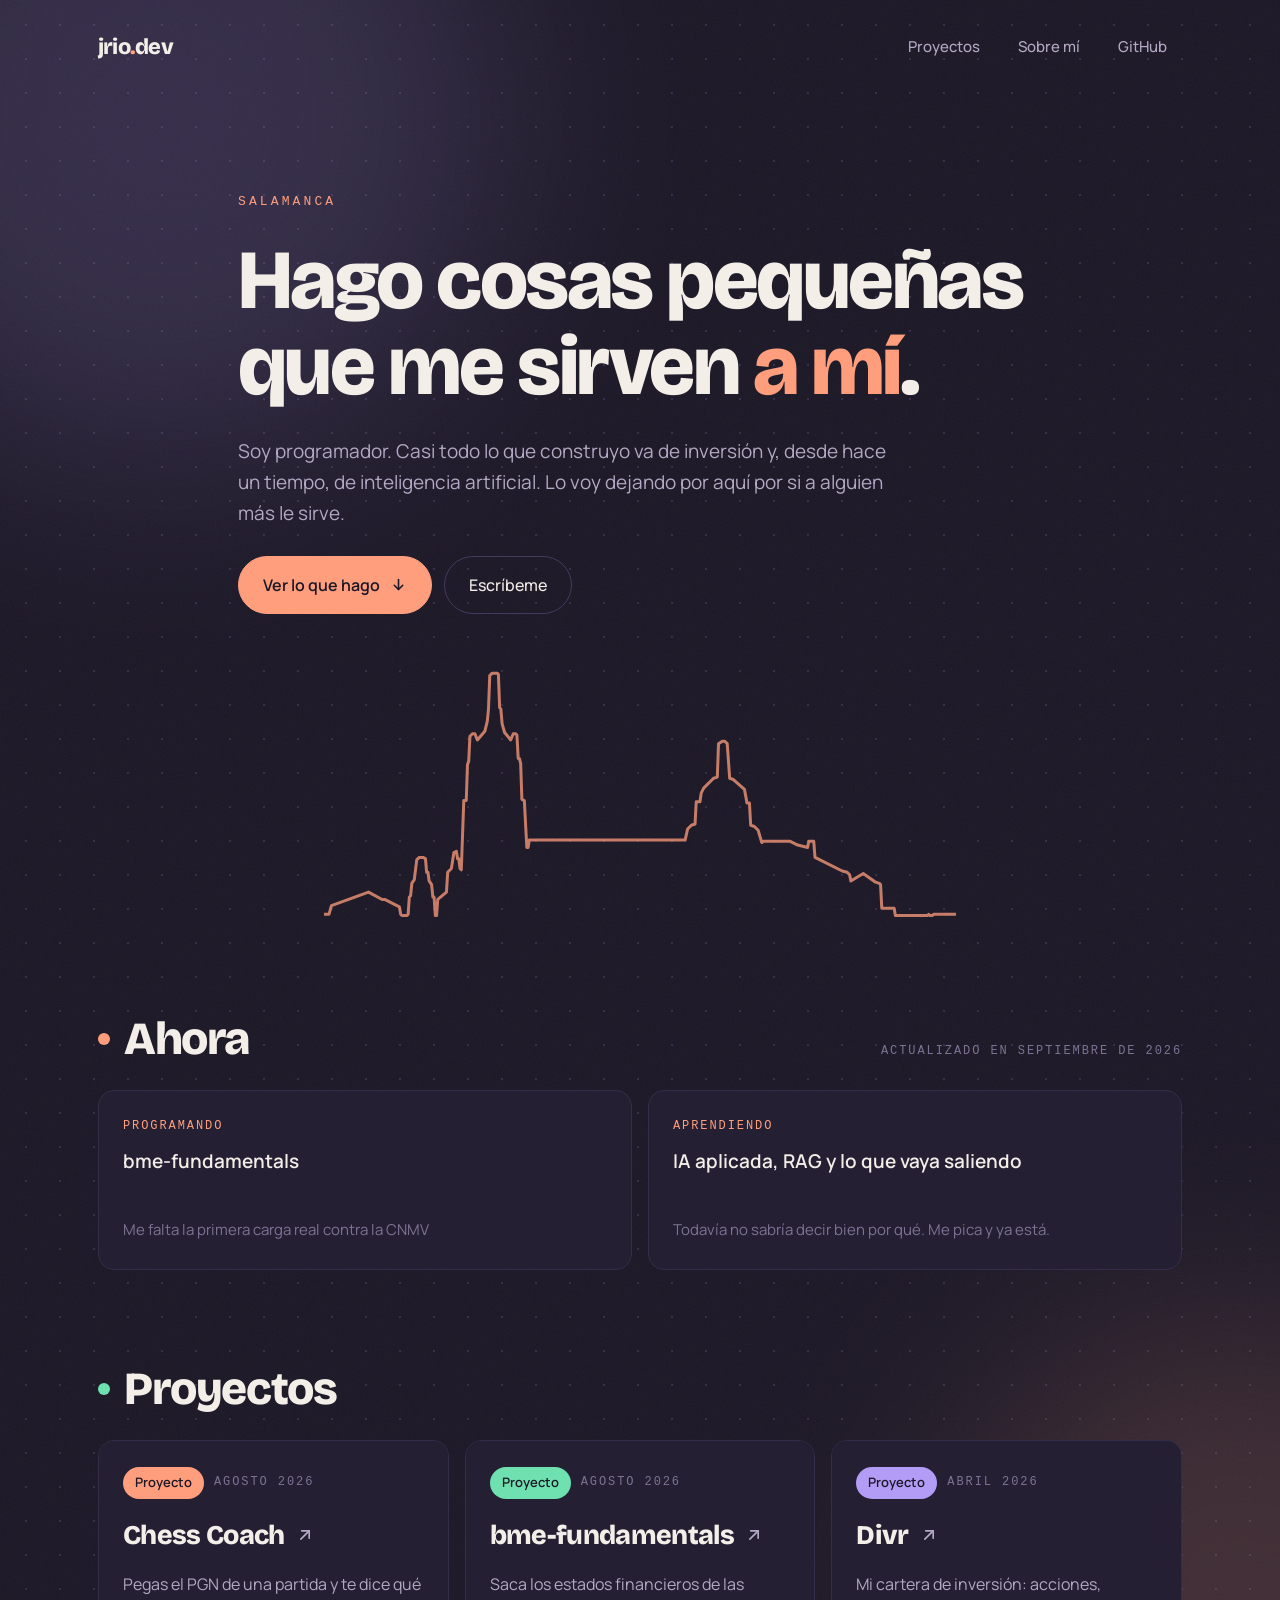
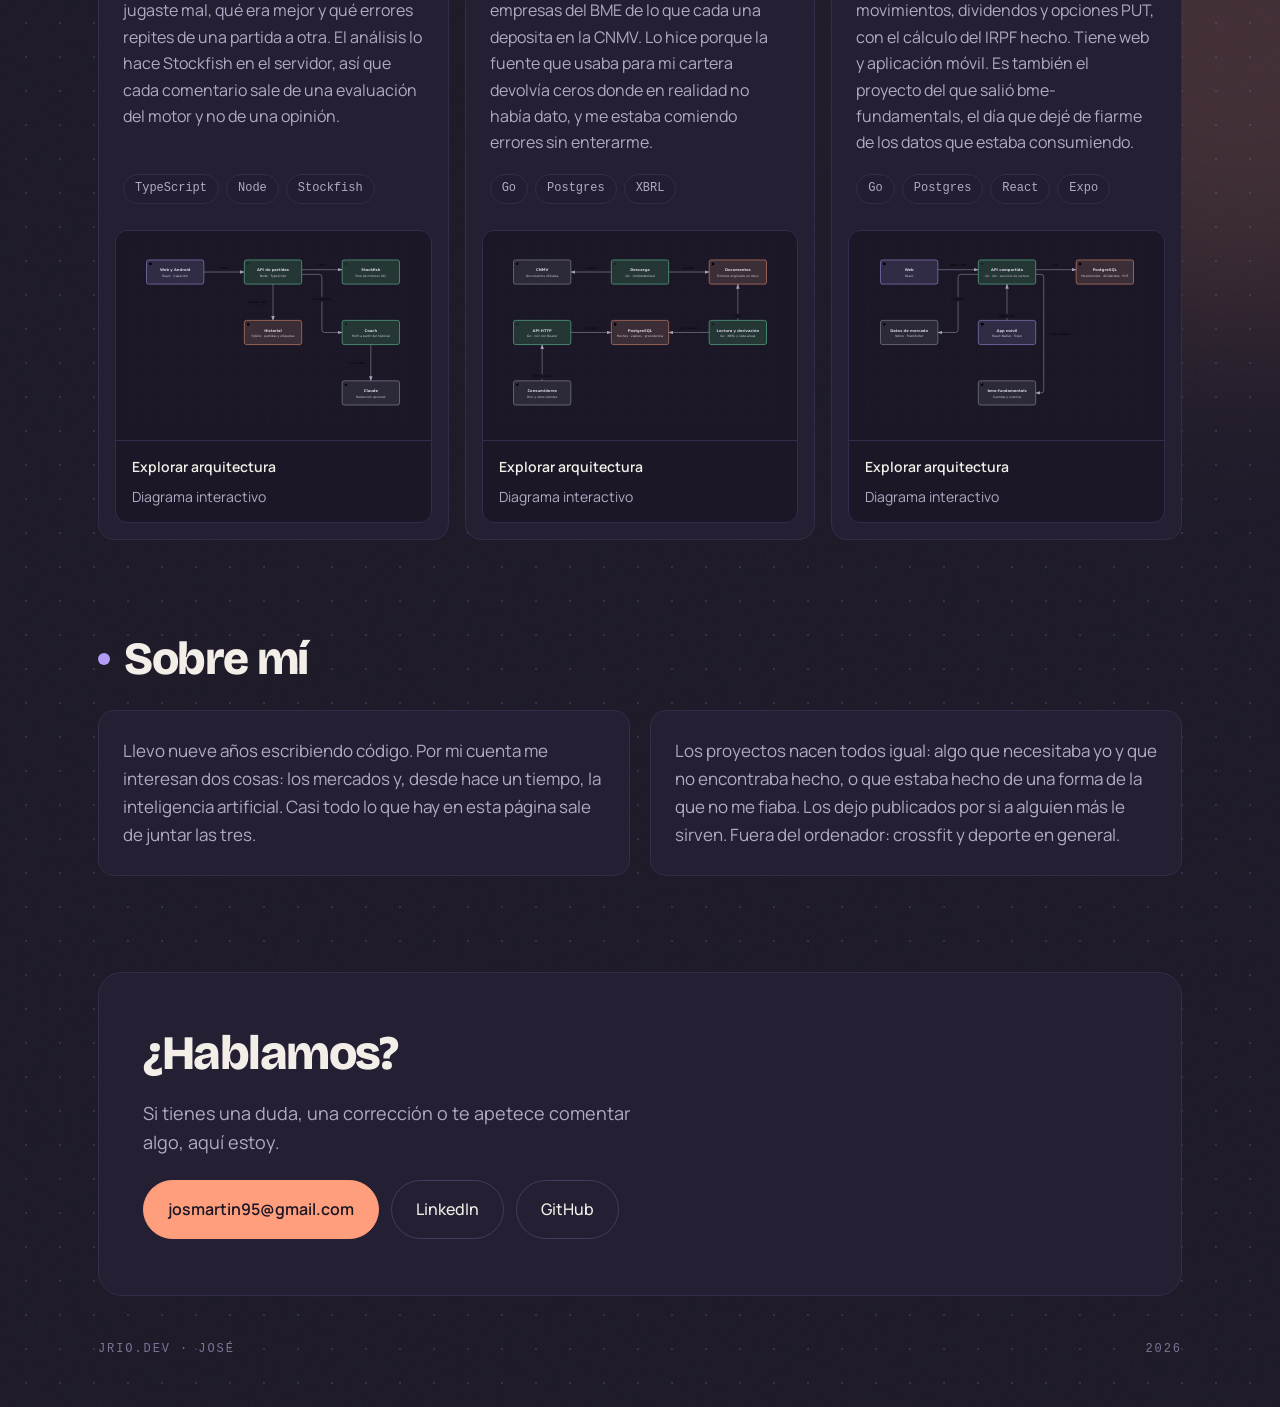
==== commit 02018a65: "Add Archify project diagrams and card previews" ====
--- a/index.html
+++ b/index.html
@@ -3,39 +3,37 @@
 <head>
 <meta charset="utf-8">
 <meta name="viewport" content="width=device-width, initial-scale=1">
-<title>José Martín · jrio.dev</title>
-<meta name="description" content="José Martín Río, software engineer en Salamanca, España. Backend y datos, con proyectos propios sobre bolsa e inteligencia artificial.">
-<meta name="color-scheme" content="dark light">
-<meta name="theme-color" content="#090a0e" media="(prefers-color-scheme: dark)">
-<meta name="theme-color" content="#f6f7fa" media="(prefers-color-scheme: light)">
-<link rel="icon" href="data:image/svg+xml,%3Csvg xmlns='http://www.w3.org/2000/svg' viewBox='0 0 32 32'%3E%3Crect width='32' height='32' rx='8' fill='%235b8cff'/%3E%3Ctext x='16' y='22' font-family='monospace' font-size='17' font-weight='700' fill='%23090a0e' text-anchor='middle'%3Ej%3C/text%3E%3C/svg%3E">
-<link rel="canonical" href="https://jrio.dev/">
-<link rel="alternate" hreflang="es" href="https://jrio.dev/">
-<link rel="alternate" hreflang="en" href="https://jrio.dev/en/">
-<link rel="alternate" hreflang="x-default" href="https://jrio.dev/">
+<title>José · jrio.dev</title>
+<meta name="description" content="Página personal de José, programador en Salamanca. Proyectos pequeños sobre inversión e inteligencia artificial.">
+<meta name="color-scheme" content="dark">
+<meta name="theme-color" content="#1b1726">
+<link rel="icon" href="data:,">
 <link rel="preconnect" href="https://fonts.googleapis.com">
 <link rel="preconnect" href="https://fonts.gstatic.com" crossorigin>
-<link rel="stylesheet" href="https://fonts.googleapis.com/css2?family=Archivo:wght@400..700&family=JetBrains+Mono:wght@400;500&display=swap">
+<link rel="stylesheet" href="https://fonts.googleapis.com/css2?family=Bricolage+Grotesque:opsz,wght@12..96,600;12..96,800&family=Manrope:wght@400;500;600&display=swap">
 <link rel="stylesheet" href="assets/style.css">
 </head>
 <body>
 
 <a class="saltar" href="#contenido">Saltar al contenido</a>
-<div class="halo" aria-hidden="true"></div>
-<div class="halo halo--2" aria-hidden="true"></div>
+
+<div class="fondo" aria-hidden="true">
+  <div class="malla"></div>
+  <div class="halo halo--1"></div>
+  <div class="halo halo--2"></div>
+  <svg class="grano" width="100%" height="100%" focusable="false">
+    <filter id="grano-filtro"><feTurbulence type="fractalNoise" baseFrequency="0.9" numOctaves="3"></feTurbulence></filter>
+    <rect width="100%" height="100%" filter="url(#grano-filtro)"></rect>
+  </svg>
+</div>
 
 <header class="barra">
   <div class="ancho barra__fila">
-    <a class="marca" href="/"><span class="marca__ficha" aria-hidden="true">j</span>jrio<span>.dev</span></a>
+    <a class="marca" href="/">jrio<span>.</span>dev</a>
     <nav class="menu" aria-label="Secciones">
       <a href="#proyectos">Proyectos</a>
-      <a class="menu--oculto" href="#sobre">Sobre mí</a>
-      <a class="menu--movil" href="#contacto">Contacto</a>
-      <a class="menu--fuera" href="https://github.com/jrio95" rel="me">GitHub ↗</a>
-      <span class="idiomas">
-        <span class="idiomas__on" aria-current="true">ES</span>
-        <a href="/en/" hreflang="en" lang="en">EN</a>
-      </span>
+      <a href="#sobre">Sobre mí</a>
+      <a href="https://github.com/jrio95" rel="me">GitHub</a>
     </nav>
   </div>
 </header>
@@ -43,140 +41,137 @@
 <main id="contenido">
 
   <section class="portada">
-    <div class="ancho portada__reja">
-      <div class="portada__texto">
-        <h1 class="titular aparece">Soy Jose, desde Salamanca, España.</h1>
+    <div class="ancho portada__caja">
+      <p class="lugar aparece">Salamanca</p>
 
-        <p class="entradilla aparece">Por aquí voy dejando mis pequeños proyectos personales.</p>
+      <h1 class="titular aparece">Hago cosas pequeñas<br>que me sirven <em>a mí</em>.</h1>
 
-        <div class="acciones aparece">
-          <a class="boton boton--lleno" href="#proyectos">
-            Proyectos
-            <svg width="16" height="16" viewBox="0 0 24 24" fill="none" stroke="currentColor" stroke-width="2.4" stroke-linecap="round" stroke-linejoin="round" aria-hidden="true"><path d="M12 5v14"></path><path d="m6 13 6 6 6-6"></path></svg>
-          </a>
-        </div>
+      <p class="entradilla aparece">Soy programador. Casi todo lo que construyo va de inversión y, desde hace un tiempo, de inteligencia artificial. Lo voy dejando por aquí por si a alguien más le sirve.</p>
+
+      <div class="acciones aparece">
+        <a class="boton boton--lleno" href="#proyectos">
+          Ver lo que hago
+          <svg width="17" height="17" viewBox="0 0 24 24" fill="none" stroke="currentColor" stroke-width="2.2" stroke-linecap="round" stroke-linejoin="round" aria-hidden="true"><path d="M12 5v14"></path><path d="m6 13 6 6 6-6"></path></svg>
+        </a>
+        <a class="boton" href="mailto:josmartin95@gmail.com">Escríbeme</a>
       </div>
+    </div>
+  </section>
 
-      <div class="ficha relieve aparece">
-        <div class="ficha__barra">
-          <span class="ficha__ruta">~/jose.json</span>
-        </div>
-        <dl class="ficha__cuerpo">
-          <div class="ficha__fila">
-            <dt class="ficha__clave">nombre</dt>
-            <dd class="ficha__valor">José Martín Río</dd>
-          </div>
-          <div class="ficha__fila">
-            <dt class="ficha__clave">email</dt>
-            <dd class="ficha__valor"><a href="mailto:josmartin95@gmail.com">josmartin95@gmail.com</a></dd>
-          </div>
-          <div class="ficha__fila">
-            <dt class="ficha__clave">github</dt>
-            <dd class="ficha__valor"><a href="https://github.com/jrio95" rel="me">github.com/jrio95</a></dd>
-          </div>
-          <div class="ficha__fila">
-            <dt class="ficha__clave">linkedin</dt>
-            <dd class="ficha__valor"><a href="https://www.linkedin.com/in/josemartinrio" rel="me">in/josemartinrio</a></dd>
-          </div>
-        </dl>
+  <div class="horizonte" aria-hidden="true">
+    <svg viewBox="0 0 1200 475" focusable="false">
+      <path d="M0.0,463.9 L9.4,463.9 L14.1,447.5 L84.5,421.7 L110.4,435.7 L115.1,435.7 L143.2,449.8 L145.6,463.9 L147.9,466.3 L157.3,466.3 L159.7,463.9 L162.0,431.0 L164.4,428.7 L166.7,405.2 L171.4,398.2 L176.1,360.6 L180.8,355.9 L187.9,355.9 L192.6,358.3 L194.9,384.1 L197.3,384.1 L199.6,400.5 L204.3,407.6 L206.7,431.0 L209.0,431.0 L211.4,466.3 L213.7,466.3 L216.0,435.7 L232.5,421.7 L234.8,384.1 L241.9,377.0 L246.6,346.5 L251.3,344.2 L253.6,358.3 L256.0,358.3 L258.3,377.0 L260.7,379.4 L265.4,247.9 L270.1,247.9 L272.4,179.8 L274.8,172.7 L277.1,125.8 L281.8,121.1 L286.5,121.1 L291.2,132.8 L305.3,116.4 L310.0,97.6 L312.3,74.1 L314.7,10.7 L319.4,6.0 L328.8,6.0 L331.1,8.3 L333.5,71.8 L335.8,74.1 L338.2,102.3 L342.9,118.7 L354.6,132.8 L359.3,121.1 L364.0,121.1 L366.3,123.4 L368.7,168.0 L371.0,168.0 L373.4,177.4 L375.7,245.5 L380.4,247.9 L385.1,337.1 L387.5,337.1 L389.8,323.0 L685.7,323.0 L690.4,301.9 L697.5,294.8 L704.5,292.5 L706.8,250.2 L713.9,250.2 L716.2,233.8 L720.9,224.4 L739.7,205.6 L746.8,203.3 L749.1,139.9 L756.2,135.2 L760.9,135.2 L765.6,139.9 L770.3,205.6 L777.3,208.0 L798.4,226.7 L803.1,252.6 L807.8,252.6 L810.2,294.8 L817.2,297.2 L824.3,304.2 L831.3,327.7 L833.7,325.4 L885.3,325.4 L899.4,332.4 L918.2,337.1 L920.5,325.4 L929.9,325.4 L932.3,355.9 L984.0,381.7 L993.3,384.1 L998.0,388.8 L1000.4,400.5 L1023.9,386.4 L1047.4,402.9 L1054.4,405.2 L1056.8,407.6 L1059.1,452.2 L1082.6,452.2 L1084.9,466.3 L1146.0,466.3 L1148.3,463.9 L1150.7,466.3 L1155.4,466.3 L1157.7,463.9 L1200.0,463.9"></path>
+    </svg>
+  </div>
+
+
+  <section class="seccion" id="ahora">
+    <div class="ancho">
+      <div class="seccion__cabeza">
+        <h2><span class="punto punto--melocoton"></span> Ahora</h2>
+        <p class="rotulo">Actualizado en septiembre de 2026</p>
+      </div>
+      <div class="rejilla">
+        <article>
+          <p class="rotulo rotulo--marca">Programando</p>
+          <p class="rejilla__valor">bme-fundamentals</p>
+          <p class="rejilla__pie">Me falta la primera carga real contra la CNMV</p>
+        </article>
+        <article>
+          <p class="rotulo rotulo--marca">Aprendiendo</p>
+          <p class="rejilla__valor">IA aplicada, RAG y lo que vaya saliendo</p>
+          <p class="rejilla__pie">Todavía no sabría decir bien por qué. Me pica y ya está.</p>
+        </article>
       </div>
     </div>
   </section>
 
   <section class="seccion" id="proyectos">
     <div class="ancho">
-      <div class="seccion__cabeza entra">
-        <h2>Proyectos</h2>
+      <div class="seccion__cabeza">
+        <h2><span class="punto punto--menta"></span> Proyectos</h2>
       </div>
 
-      <div class="lista">
+      <div class="lista" id="lista">
+        <article class="proyecto">
+<a class="entrada" href="https://chess-coach-production-5b27.up.railway.app">
+          <span class="entrada__meta">
+            <span class="etiqueta etiqueta--melocoton">Proyecto</span>
+            <span class="rotulo">Agosto 2026</span>
+          </span>
+          <span class="entrada__titulo">Chess Coach
+            <span class="entrada__flecha" aria-hidden="true"><svg width="20" height="20" viewBox="0 0 24 24" fill="none" stroke="currentColor" stroke-width="2" stroke-linecap="round" stroke-linejoin="round"><path d="M7 17 17 7"></path><path d="M8 7h9v9"></path></svg></span>
+          </span>
+          <span class="entrada__texto">Pegas el PGN de una partida y te dice qué jugaste mal, qué era mejor y qué errores repites de una partida a otra. El análisis lo hace Stockfish en el servidor, así que cada comentario sale de una evaluación del motor y no de una opinión.</span>
+          <span class="entrada__stack"><span>TypeScript</span><span>Node</span><span>Stockfish</span></span>
+        </a>
+<a class="mapa" href="assets/diagrams/chess-coach.html" aria-label="Explorar arquitectura de Chess Coach">
+  <img src="assets/diagrams/chess-coach.svg" alt="" width="840" height="560" loading="lazy" decoding="async">
+  <span class="mapa__pie"><span>Explorar arquitectura</span><span class="mapa__tipo">Diagrama interactivo</span></span>
+</a>
+</article>
 
-        <article class="entrada relieve entra entrada--destacada">
-          <a class="entrada__abrir" href="#detalle-divr" aria-label="Ver Divr por dentro"></a>
-          <span class="entrada__cabeza">
-            <span class="entrada__titulo">Divr</span>
-            <span class="marca-estado">En producción</span>
+        <article class="proyecto">
+<a class="entrada" href="https://api-production-2a50.up.railway.app">
+          <span class="entrada__meta">
+            <span class="etiqueta etiqueta--menta">Proyecto</span>
+            <span class="rotulo">Agosto 2026</span>
           </span>
-          <a class="entrada__flecha" href="https://divr.es" target="_blank" rel="noopener" aria-label="Abrir divr.es"><svg width="17" height="17" viewBox="0 0 24 24" fill="none" stroke="currentColor" stroke-width="2.2" stroke-linecap="round" stroke-linejoin="round" aria-hidden="true"><path d="M7 17 17 7"></path><path d="M8 7h9v9"></path></svg></a>
-          <span class="entrada__url"><span class="entrada__fecha">Abril 2026</span>divr.es &#8599;</span>
-          <span class="entrada__texto">Donde llevo mi cartera: acciones, movimientos, dividendos y opciones PUT, con el IRPF ya calculado. Web y aplicación móvil. De aquí salió bme-fundamentals, el día que dejé de fiarme de los datos que usaba.</span>
+          <span class="entrada__titulo">bme-fundamentals
+            <span class="entrada__flecha" aria-hidden="true"><svg width="20" height="20" viewBox="0 0 24 24" fill="none" stroke="currentColor" stroke-width="2" stroke-linecap="round" stroke-linejoin="round"><path d="M7 17 17 7"></path><path d="M8 7h9v9"></path></svg></span>
+          </span>
+          <span class="entrada__texto">Saca los estados financieros de las empresas del BME de lo que cada una deposita en la CNMV. Lo hice porque la fuente que usaba para mi cartera devolvía ceros donde en realidad no había dato, y me estaba comiendo errores sin enterarme.</span>
+          <span class="entrada__stack"><span>Go</span><span>Postgres</span><span>XBRL</span></span>
+        </a>
+<a class="mapa" href="assets/diagrams/bme-fundamentals.html" aria-label="Explorar arquitectura de bme-fundamentals">
+  <img src="assets/diagrams/bme-fundamentals.svg" alt="" width="840" height="560" loading="lazy" decoding="async">
+  <span class="mapa__pie"><span>Explorar arquitectura</span><span class="mapa__tipo">Diagrama interactivo</span></span>
+</a>
+</article>
+
+        <article class="proyecto">
+<a class="entrada" href="https://divr.es">
+          <span class="entrada__meta">
+            <span class="etiqueta etiqueta--lila">Proyecto</span>
+            <span class="rotulo">Abril 2026</span>
+          </span>
+          <span class="entrada__titulo">Divr
+            <span class="entrada__flecha" aria-hidden="true"><svg width="20" height="20" viewBox="0 0 24 24" fill="none" stroke="currentColor" stroke-width="2" stroke-linecap="round" stroke-linejoin="round"><path d="M7 17 17 7"></path><path d="M8 7h9v9"></path></svg></span>
+          </span>
+          <span class="entrada__texto">Mi cartera de inversión: acciones, movimientos, dividendos y opciones PUT, con el cálculo del IRPF hecho. Tiene web y aplicación móvil. Es también el proyecto del que salió bme-fundamentals, el día que dejé de fiarme de los datos que estaba consumiendo.</span>
           <span class="entrada__stack"><span>Go</span><span>Postgres</span><span>React</span><span>Expo</span></span>
-          <span class="entrada__dentro">Ver por dentro <svg width="15" height="15" viewBox="0 0 24 24" fill="none" stroke="currentColor" stroke-width="2.4" stroke-linecap="round" stroke-linejoin="round" aria-hidden="true"><path d="M5 12h14"></path><path d="m13 6 6 6-6 6"></path></svg></span>
-        </article>
+        </a>
+<a class="mapa" href="assets/diagrams/divr.html" aria-label="Explorar arquitectura de Divr">
+  <img src="assets/diagrams/divr.svg" alt="" width="840" height="560" loading="lazy" decoding="async">
+  <span class="mapa__pie"><span>Explorar arquitectura</span><span class="mapa__tipo">Diagrama interactivo</span></span>
+</a>
+</article>
+      </div>
 
-        <article class="entrada relieve entra">
-          <a class="entrada__abrir" href="#detalle-bme" aria-label="Ver bme-fundamentals por dentro"></a>
-          <span class="entrada__cabeza">
-            <span class="entrada__titulo">bme-fundamentals</span>
-            <span class="marca-estado marca-estado--obra">En desarrollo</span>
-          </span>
-          <a class="entrada__flecha" href="https://api-production-2a50.up.railway.app" target="_blank" rel="noopener" aria-label="Abrir la API"><svg width="17" height="17" viewBox="0 0 24 24" fill="none" stroke="currentColor" stroke-width="2.2" stroke-linecap="round" stroke-linejoin="round" aria-hidden="true"><path d="M7 17 17 7"></path><path d="M8 7h9v9"></path></svg></a>
-          <span class="entrada__url"><span class="entrada__fecha">Agosto 2026</span>api-production-2a50.up.railway.app &#8599;</span>
-          <span class="entrada__texto">Saca los estados financieros de las empresas del BME de lo que depositan en la CNMV. Lo hice porque la fuente que usaba antes devolvía ceros donde no había dato, y me comía errores sin enterarme.</span>
-          <span class="entrada__stack"><span>Go</span><span>Postgres</span><span>XBRL</span></span>
-          <span class="entrada__dentro">Ver por dentro <svg width="15" height="15" viewBox="0 0 24 24" fill="none" stroke="currentColor" stroke-width="2.4" stroke-linecap="round" stroke-linejoin="round" aria-hidden="true"><path d="M5 12h14"></path><path d="m13 6 6 6-6 6"></path></svg></span>
-        </article>
-
-        <article class="entrada relieve entra">
-          <a class="entrada__abrir" href="#detalle-chess" aria-label="Ver Chess Coach por dentro"></a>
-          <span class="entrada__cabeza">
-            <span class="entrada__titulo">Chess Coach</span>
-            <span class="marca-estado">En producción</span>
-          </span>
-          <a class="entrada__flecha" href="https://chess-coach-production-5b27.up.railway.app" target="_blank" rel="noopener" aria-label="Abrir la app"><svg width="17" height="17" viewBox="0 0 24 24" fill="none" stroke="currentColor" stroke-width="2.2" stroke-linecap="round" stroke-linejoin="round" aria-hidden="true"><path d="M7 17 17 7"></path><path d="M8 7h9v9"></path></svg></a>
-          <span class="entrada__url"><span class="entrada__fecha">Agosto 2026</span>chess-coach-production-5b27.up.railway.app &#8599;</span>
-          <span class="entrada__texto">Pegas el PGN de una partida y te dice qué jugaste mal y qué errores repites. Lo analiza Stockfish en el servidor, así que sale del motor y no de mi opinión.</span>
-          <span class="entrada__stack"><span>TypeScript</span><span>Node</span><span>Stockfish</span></span>
-          <span class="entrada__dentro">Ver por dentro <svg width="15" height="15" viewBox="0 0 24 24" fill="none" stroke="currentColor" stroke-width="2.4" stroke-linecap="round" stroke-linejoin="round" aria-hidden="true"><path d="M5 12h14"></path><path d="m13 6 6 6-6 6"></path></svg></span>
-        </article>
-
-      </div>
     </div>
   </section>
 
   <section class="seccion" id="sobre">
     <div class="ancho">
-      <div class="seccion__cabeza entra">
-        <h2>Sobre mí</h2>
+      <div class="seccion__cabeza">
+        <h2><span class="punto punto--lila"></span> Sobre mí</h2>
       </div>
-      <div class="sobre">
-        <div class="prosa relieve entra">
-          <p>Programo desde hace nueve años, casi siempre en la parte de atrás: APIs, bases de datos y dejar la información limpia.</p>
-          <p>Todos los proyectos nacen igual: algo que necesitaba y no encontraba hecho, o que estaba hecho de una forma de la que no me fiaba.</p>
-          <p>No son gran cosa, pero funcionan y los uso a diario.</p>
-        </div>
-        <aside class="herramientas relieve entra">
-          <div class="herramientas__grupo">
-            <p class="dato">Backend</p>
-            <div class="herramientas__lista"><span>Go</span><span>Node</span><span>Postgres</span><span>REST</span></div>
-          </div>
-          <div class="herramientas__grupo">
-            <p class="dato">Frontend</p>
-            <div class="herramientas__lista"><span>TypeScript</span><span>React</span><span>Expo</span><span>HTML/CSS</span></div>
-          </div>
-          <div class="herramientas__grupo">
-            <p class="dato">Infra y datos</p>
-            <div class="herramientas__lista"><span>Docker</span><span>Railway</span><span>XBRL</span><span>SQL</span></div>
-          </div>
-          <div class="herramientas__grupo">
-            <p class="dato">Explorando</p>
-            <div class="herramientas__lista"><span>LLM</span><span>RAG</span><span>Embeddings</span></div>
-          </div>
-        </aside>
+      <div class="columnas">
+        <p>Llevo nueve años escribiendo código. Por mi cuenta me interesan dos cosas: los mercados y, desde hace un tiempo, la inteligencia artificial. Casi todo lo que hay en esta página sale de juntar las tres.</p>
+        <p>Los proyectos nacen todos igual: algo que necesitaba yo y que no encontraba hecho, o que estaba hecho de una forma de la que no me fiaba. Los dejo publicados por si a alguien más le sirven. Fuera del ordenador: crossfit y deporte en general.</p>
       </div>
     </div>
   </section>
 
   <section class="seccion" id="contacto">
     <div class="ancho">
-      <div class="seccion__cabeza entra">
-        <h2>Contacto</h2>
-      </div>
-      <div class="contacto relieve entra">
-        <p class="contacto__texto">Si quieres contactar conmigo, puedes hacerlo en:</p>
+      <div class="panel">
+        <h2>¿Hablamos?</h2>
+        <p>Si tienes una duda, una corrección o te apetece comentar algo, aquí estoy.</p>
         <div class="acciones">
           <a class="boton boton--lleno" href="mailto:josmartin95@gmail.com">josmartin95@gmail.com</a>
           <a class="boton" href="https://www.linkedin.com/in/josemartinrio" rel="me">LinkedIn</a>
+          <a class="boton" href="https://github.com/jrio95" rel="me">GitHub</a>
         </div>
       </div>
     </div>
@@ -184,518 +179,10 @@
 
 </main>
 
-
-  <!-- ---------- Fichas de proyecto ----------
-       Una por proyecto, con lo que cuentan sus repositorios. Se abren con el
-       ancla del enlace de la tarjeta y se cierran volviendo a #proyectos: no
-       hay JavaScript por medio. -->
-
-  <section class="detalle" id="detalle-divr" aria-labelledby="detalle-divr-titulo">
-    <a class="detalle__fuera" href="#proyectos" aria-label="Cerrar la ficha" tabindex="-1"></a>
-
-    <article class="detalle__caja relieve">
-
-      <div class="detalle__barra">
-        <span class="detalle__nombre">Divr</span>
-        <span class="detalle__acciones">
-          <a class="boton boton--lleno boton--chico" href="https://divr.es" target="_blank" rel="noopener">Abrir divr.es <svg width="14" height="14" viewBox="0 0 24 24" fill="none" stroke="currentColor" stroke-width="2.2" stroke-linecap="round" stroke-linejoin="round" aria-hidden="true"><path d="M7 17 17 7"></path><path d="M8 7h9v9"></path></svg></a>
-          <a class="detalle__cerrar" href="#proyectos" aria-label="Cerrar la ficha"><svg width="17" height="17" viewBox="0 0 24 24" fill="none" stroke="currentColor" stroke-width="2.3" stroke-linecap="round" aria-hidden="true"><path d="M18 6 6 18"></path><path d="m6 6 12 12"></path></svg></a>
-        </span>
-      </div>
-
-      <div class="detalle__cuerpo">
-
-        <header class="detalle__cabeza">
-          <span class="detalle__meta">
-            <span class="marca-estado">En producción</span>
-            <span class="dato">Abril 2026</span>
-          </span>
-          <h2 id="detalle-divr-titulo">Divr</h2>
-          <p class="detalle__lema">Cartera para quien invierte en dividendo a largo plazo, en el mercado español, el de Londres y el de Estados Unidos. Posiciones, movimientos, dividendos con su retención, scrip y opciones PUT.</p>
-        </header>
-
-        <section class="bloque">
-          <p class="dato">Por qué existe</p>
-          <p>Llevaba la cartera en una hoja de cálculo que cada año se rompía por el mismo sitio: los dividendos con retención en origen y las primas de las opciones. Lo que necesitaba no era una aplicación de bolsa, era que en la declaración el número estuviera bien sin rehacerlo a mano.</p>
-          <p>De ahí sale la regla de la que cuelga todo lo demás: cada importe se pasa a euros al cambio de su propia fecha, porque la declaración necesita el cambio del día en que el dinero se movió de verdad.</p>
-        </section>
-
-        <section class="bloque">
-          <p class="dato">Con qué está hecho</p>
-          <div class="capas">
-            <div class="capa">
-              <p class="dato">Web</p>
-              <span class="entrada__stack"><span>React 19</span><span>Vite</span><span>TanStack Query</span><span>Tailwind</span></span>
-            </div>
-            <div class="capa">
-              <p class="dato">Móvil</p>
-              <span class="entrada__stack"><span>React Native</span><span>Expo</span></span>
-            </div>
-            <div class="capa">
-              <p class="dato">Servidor</p>
-              <span class="entrada__stack"><span>Go 1.25</span><span>Gin</span><span>pgx</span><span>PostgreSQL 16</span></span>
-            </div>
-            <div class="capa">
-              <p class="dato">Fuera</p>
-              <span class="entrada__stack"><span>bme-fundamentals</span><span>Yahoo</span><span>BCE</span><span>Claude</span></span>
-            </div>
-          </div>
-        </section>
-
-        <section class="bloque">
-          <p class="dato">Cómo funciona por dentro</p>
-          <p class="bloque__pie">Tres clientes, una sola API y una base. Cada capa mira hacia abajo y ninguna vuelve hacia arriba.</p>
-
-          <div class="diagrama">
-
-            <div class="d-fila">
-              <div class="d-nodo">
-                <span class="dato">Cliente</span>
-                <strong>Web</strong>
-                <span class="d-nodo__nota">Donde meto los movimientos y miro el año fiscal</span>
-                <span class="d-nodo__tec">React · Vercel</span>
-              </div>
-              <div class="d-nodo">
-                <span class="dato">Cliente</span>
-                <strong>Aplicación móvil</strong>
-                <span class="d-nodo__nota">La misma cartera en el bolsillo. Comparte con la web los tipos, los formateadores y las ayudas de cambio</span>
-                <span class="d-nodo__tec">Expo</span>
-              </div>
-            </div>
-
-            <div class="d-paso" aria-hidden="true"><i></i></div>
-
-            <div class="d-fila">
-              <div class="d-nodo">
-                <span class="dato">Entrada</span>
-                <strong>Capa HTTP</strong>
-                <span class="d-nodo__nota">Rutas, códigos de estado, identificación y orígenes permitidos. Aquí no se calcula dinero</span>
-                <span class="d-nodo__tec">Go · Gin</span>
-              </div>
-            </div>
-
-            <div class="d-paso" aria-hidden="true"><i></i></div>
-
-            <div class="d-fila">
-              <div class="d-nodo d-nodo--fuerte">
-                <span class="dato">Servicio</span>
-                <strong>La única capa que calcula</strong>
-                <span class="d-nodo__nota">Todo el dinero y todo el cambio de divisa viven aquí. Es lo que evita que la web y el móvil lleguen a dos resultados distintos del mismo año fiscal</span>
-              </div>
-            </div>
-
-            <div class="d-paso" aria-hidden="true"><i></i></div>
-
-            <div class="d-fila d-fila--tres">
-              <div class="d-nodo">
-                <span class="dato">Dominio</span>
-                <strong>Reglas puras</strong>
-                <span class="d-nodo__nota">Coste medio, resultado de una opción. Sin base de datos y sin red, así que se prueban solas</span>
-              </div>
-              <div class="d-nodo">
-                <span class="dato">Repositorio</span>
-                <strong>Sólo SQL</strong>
-                <span class="d-nodo__nota">Y siempre con el dueño delante: no existe un buscar por identificador sin comprobar de quién es</span>
-              </div>
-              <div class="d-nodo">
-                <span class="dato">Adaptadores</span>
-                <strong>Lo de fuera, detrás de una interfaz</strong>
-                <span class="d-nodo__nota">Cada servicio externo se puede cambiar, o falsear en un test, sin tocar una regla de negocio</span>
-              </div>
-            </div>
-
-            <div class="d-paso" aria-hidden="true"><i></i></div>
-
-            <div class="d-fila d-fila--tres">
-              <div class="d-nodo d-nodo--final">
-                <span class="dato">Almacén</span>
-                <strong>PostgreSQL</strong>
-                <span class="d-nodo__nota">Migraciones numeradas que se aplican solas al arrancar y no se editan después</span>
-              </div>
-              <div class="d-nodo">
-                <span class="dato">Fuente propia</span>
-                <strong>bme-fundamentals</strong>
-                <span class="d-nodo__nota">Las cuentas de los emisores españoles y su calendario de dividendos, con caché. El otro proyecto, que nació justo de aquí</span>
-              </div>
-              <div class="d-nodo">
-                <span class="dato">Fuentes ajenas</span>
-                <strong>Cotización y tipo de cambio</strong>
-                <span class="d-nodo__nota">Los datos de valoración y el cambio diario del Banco Central Europeo, capturado con la fecha de la operación</span>
-              </div>
-            </div>
-
-          </div>
-        </section>
-
-        <section class="bloque">
-          <p class="dato">Decisiones que cambiaron algo</p>
-          <ul class="puntos">
-            <li><strong>Precio medio de compra, no FIFO.</strong> Es lo que aplica el IRPF español a las acciones cotizadas, así que FIFO no es una opción que falte: es una que no debe existir. Comprar recalcula la media, vender no la toca, y recalcularla al vender es la forma clásica de equivocarse aquí.</li>
-            <li><strong>El cambio se guarda como lo publica el banco central, y pasar a euros es dividir.</strong> Multiplicar da un número creíble y mal. El tipo se captura con la fecha de la operación y se congela en la fila: lo viejo no se vuelve a convertir nunca.</li>
-            <li><strong>La retención depende del mercado, no de la divisa.</strong> Un banco español ingresa un dividendo estadounidense en una cuenta en euros, así que la moneda en la que llega el dinero no dice nada de lo que ya se retuvo.</li>
-            <li><strong>El dividendo se guarda en bruto.</strong> El neto depende de quién cobra. Lo que llega del banco es el neto, así que el importe se reconstruye y se deja corregir a mano antes de guardarlo.</li>
-            <li><strong>En las opciones, el contrato son cien acciones y ese cien aparece una sola vez en todo el servidor.</strong> Si aparece dos veces, una de las dos es un fallo.</li>
-            <li><strong>Todo lo de alguien se lee y se escribe con su dueño delante.</strong> En una cartera, un fallo de aislamiento no es un fallo de privacidad: es la declaración de otro.</li>
-            <li><strong>Cada integración es opcional y lo dice.</strong> Sin sus claves, la sección se declara sin configurar en vez de enseñar una página vacía, que es el mismo engaño que originó bme-fundamentals con otra ropa.</li>
-          </ul>
-        </section>
-
-        <section class="bloque bloque--cierre relieve">
-          <p class="dato">Verlo funcionando</p>
-          <p>El repositorio es privado. La web está abierta en divr.es y la aplicación de Android sale del mismo sitio.</p>
-          <div class="acciones">
-            <a class="boton boton--lleno" href="https://divr.es" target="_blank" rel="noopener">Abrir divr.es <svg width="16" height="16" viewBox="0 0 24 24" fill="none" stroke="currentColor" stroke-width="2.2" stroke-linecap="round" stroke-linejoin="round" aria-hidden="true"><path d="M7 17 17 7"></path><path d="M8 7h9v9"></path></svg></a>
-            <a class="boton" href="#proyectos">Volver a los proyectos</a>
-          </div>
-        </section>
-
-      </div>
-    </article>
-  </section>
-
-  <section class="detalle" id="detalle-bme" aria-labelledby="detalle-bme-titulo">
-    <a class="detalle__fuera" href="#proyectos" aria-label="Cerrar la ficha" tabindex="-1"></a>
-
-    <article class="detalle__caja relieve">
-
-      <div class="detalle__barra">
-        <span class="detalle__nombre">bme-fundamentals</span>
-        <span class="detalle__acciones">
-          <a class="boton boton--lleno boton--chico" href="https://api-production-2a50.up.railway.app" target="_blank" rel="noopener">Abrir la API <svg width="14" height="14" viewBox="0 0 24 24" fill="none" stroke="currentColor" stroke-width="2.2" stroke-linecap="round" stroke-linejoin="round" aria-hidden="true"><path d="M7 17 17 7"></path><path d="M8 7h9v9"></path></svg></a>
-          <a class="detalle__cerrar" href="#proyectos" aria-label="Cerrar la ficha"><svg width="17" height="17" viewBox="0 0 24 24" fill="none" stroke="currentColor" stroke-width="2.3" stroke-linecap="round" aria-hidden="true"><path d="M18 6 6 18"></path><path d="m6 6 12 12"></path></svg></a>
-        </span>
-      </div>
-
-      <div class="detalle__cuerpo">
-
-        <header class="detalle__cabeza">
-          <span class="detalle__meta">
-            <span class="marca-estado marca-estado--obra">En desarrollo</span>
-            <span class="dato">Agosto 2026</span>
-          </span>
-          <h2 id="detalle-bme-titulo">bme-fundamentals</h2>
-          <p class="detalle__lema">Los estados financieros de los emisores del BME, sacados de los registros oficiales en XBRL de la CNMV y no de un agregador.</p>
-        </header>
-
-        <section class="bloque">
-          <p class="dato">La regla que lo gobierna todo</p>
-          <p class="cita">Una cifra no puede existir sin decir de dónde sale. O apunta al hecho del que salió, o declara la fórmula que la produjo, o dice por qué está vacía. No hay un cuarto caso, y un hueco nunca es un cero.</p>
-        </section>
-
-        <section class="bloque">
-          <p class="dato">Por qué existe</p>
-          <p>La fuente que usaba mi cartera servía beneficio bruto y resultado de explotación como cero cuando en realidad no había dato. El problema nunca fue no tener datos: fue que los datos malos parecían buenos. Un ratio calculado sobre un cero inventado sale con la misma pinta que uno bueno.</p>
-          <p>Lo que se gana yendo al origen son diez ejercicios completos en vez de los cuatro del agregador, con beneficio por acción, flujo de explotación, inversión y dividendos pagados etiquetados de forma nativa por el propio emisor.</p>
-        </section>
-
-        <section class="bloque">
-          <p class="dato">Con qué está hecho</p>
-          <div class="capas">
-            <div class="capa">
-              <p class="dato">Ingesta</p>
-              <span class="entrada__stack"><span>Go</span><span>XBRL 2.1</span><span>Lector de PDF propio</span></span>
-            </div>
-            <div class="capa">
-              <p class="dato">Almacén</p>
-              <span class="entrada__stack"><span>PostgreSQL</span><span>Migraciones</span></span>
-            </div>
-            <div class="capa">
-              <p class="dato">Contraste</p>
-              <span class="entrada__stack"><span>ESEF</span><span>xBRL-JSON</span><span>LEI</span></span>
-            </div>
-            <div class="capa">
-              <p class="dato">Servicio</p>
-              <span class="entrada__stack"><span>API REST</span><span>Railway</span><span>Docker distroless</span></span>
-            </div>
-          </div>
-        </section>
-
-        <section class="bloque">
-          <p class="dato">Cómo funciona por dentro</p>
-          <p class="bloque__pie">Dos capas, y la de abajo es la que manda: lo que dice el documento no se toca nunca, y todo lo demás se recalcula desde ahí.</p>
-
-          <div class="diagrama">
-
-            <div class="d-fila">
-              <div class="d-nodo">
-                <span class="dato">Origen</span>
-                <strong>La CNMV</strong>
-                <span class="d-nodo__nota">No hay una dirección por fichero: hay que conducir su formulario con cinco peticiones por emisor para que suelte un archivo con todo su histórico</span>
-              </div>
-            </div>
-
-            <div class="d-paso" aria-hidden="true"><i></i></div>
-
-            <div class="d-fila">
-              <div class="d-nodo">
-                <span class="dato">Descarga</span>
-                <strong>El documento, tal cual llegó</strong>
-                <span class="d-nodo__nota">Se guarda comprimido con el resumen de su contenido. Ese resumen es la idempotencia: lo ya visto no se vuelve a escribir. Va despacio a propósito, sin concurrencia</span>
-                <span class="d-nodo__tec">Go</span>
-              </div>
-            </div>
-
-            <div class="d-paso" aria-hidden="true"><i></i></div>
-
-            <div class="d-fila">
-              <div class="d-nodo d-nodo--fuerte">
-                <span class="dato">Capa de abajo</span>
-                <strong>Hechos</strong>
-                <span class="d-nodo__nota">Lo que dice el XBRL sin traducir, inmutable. Aquí no se corrige nada nunca</span>
-              </div>
-            </div>
-
-            <div class="d-paso" aria-hidden="true"><i></i></div>
-
-            <div class="d-fila">
-              <div class="d-nodo d-nodo--fuerte">
-                <span class="dato">Capa de arriba</span>
-                <strong>Vista anual derivada</strong>
-                <span class="d-nodo__nota">La fila de cada ejercicio, calculada desde los hechos con los mapas de conceptos. Hay tres taxonomías (general, banca y seguros) que reutilizan los mismos códigos con significados distintos, así que el mapa va a estar mal varias veces y corregirlo tiene que ser recalcular en segundos</span>
-              </div>
-            </div>
-
-            <div class="d-paso" aria-hidden="true"><i></i></div>
-
-            <div class="d-fila">
-              <div class="d-nodo">
-                <span class="dato">Control</span>
-                <strong>Contraste contra ESEF</strong>
-                <span class="d-nodo__nota">El informe europeo del mismo emisor, unido por su identificador de entidad. Es el único control independiente del mapa de conceptos, y de ahí no sale ni un valor servido</span>
-              </div>
-              <div class="d-nodo">
-                <span class="dato">Fuente aparte</span>
-                <strong>Dividendos con fecha</strong>
-                <span class="d-nodo__nota">Las cuentas anuales dicen cuánto se pagó, no cuándo. El cuándo son actos societarios que el emisor comunica en PDF, y eso se recorre solo cada día</span>
-              </div>
-            </div>
-
-            <div class="d-paso" aria-hidden="true"><i></i></div>
-
-            <div class="d-fila">
-              <div class="d-nodo d-nodo--final">
-                <span class="dato">Salida</span>
-                <strong>API REST</strong>
-                <span class="d-nodo__nota">Cuentas anuales, calendario de dividendos y previsiones, cada cifra con su procedencia o con el motivo de estar vacía. Es lo que consume Divr</span>
-              </div>
-            </div>
-
-          </div>
-        </section>
-
-        <section class="bloque">
-          <p class="dato">Decisiones que cambiaron algo</p>
-          <ul class="puntos">
-            <li><strong>Dos capas separadas.</strong> Los hechos son inmutables y pesan; la vista se recalcula. Corregir un mapeo es volver a derivar en segundos y no volver a descargar ochenta megas por emisor, y deja la parte frágil como una función pura que se prueba sin red.</li>
-            <li><strong>La base de datos rechaza los datos sin procedencia.</strong> No es una convención que se respeta por buena voluntad: hay restricciones que impiden escribir un cero sin origen, un valor sin documento y un hueco sin motivo.</li>
-            <li><strong>El contraste existe porque un mapa mal hecho no da un error, da una cifra plausible.</strong> El resultado de banca apuntó una temporada al que incluye minoritarios en vez de al atribuido a la dominante, y sobrevivió a la investigación, al código y a un test en verde. En el informe europeo son dos conceptos distintos y se canta el primer día.</li>
-            <li><strong>Una discrepancia se registra, no se resuelve.</strong> Se marca el campo y se sigue sirviendo el dato oficial. La marca dice algo sobre nuestro mapa, no sobre el emisor.</li>
-            <li><strong>Una estimación no es un evento, y eso lo impone el esquema.</strong> Un evento no puede existir sin su anuncio, y la tabla de previsiones no tiene columna donde guardar uno. Confundir una fecha proyectada con una anunciada no es un descuido posible: es algo que no se puede escribir.</li>
-            <li><strong>Un calendario vacío y un recolector caído son la misma respuesta.</strong> Por eso la respuesta lleva hasta cuándo se ha recorrido el registro y cuántas comunicaciones se leyeron: con doce leídas y ningún dividendo, el silencio es del emisor; con cero, el silencio es nuestro.</li>
-            <li><strong>Las unidades no se infieren jamás y el orden de las fechas lo vigila la base.</strong> Una escala mal leída multiplica por mil sin romper un test, y dos fechas del ciclo de pago intercambiadas al leer un PDF es el fallo más fácil de cometer y el más difícil de ver.</li>
-          </ul>
-        </section>
-
-        <section class="bloque">
-          <p class="dato">Dónde está</p>
-          <p>El recorrido está completo de punta a punta: descarga, lectura, derivación, persistencia, contraste y API. Lo que falta no es código, es la primera carga de verdad y que alguien abra el informe publicado de un emisor de cada taxonomía y reconozca las cifras. Un mapa de conceptos mal escrito no produce un error, produce un dato creíble, y eso no lo cierra ningún test.</p>
-        </section>
-
-        <section class="bloque bloque--cierre relieve">
-          <p class="dato">Verlo funcionando</p>
-          <p>El repositorio es privado. El servicio está levantado y su portada trae un probador: pegas una clave, eliges una ruta y la petición sale desde tu propio navegador. Las claves se emiten a mano, porque redistribuir estos registros a terceros es una pregunta que todavía no está resuelta y un alta automática la estaría respondiendo por la vía de los hechos.</p>
-          <div class="acciones">
-            <a class="boton boton--lleno" href="https://api-production-2a50.up.railway.app" target="_blank" rel="noopener">Abrir la API <svg width="16" height="16" viewBox="0 0 24 24" fill="none" stroke="currentColor" stroke-width="2.2" stroke-linecap="round" stroke-linejoin="round" aria-hidden="true"><path d="M7 17 17 7"></path><path d="M8 7h9v9"></path></svg></a>
-            <a class="boton" href="#proyectos">Volver a los proyectos</a>
-          </div>
-        </section>
-
-      </div>
-    </article>
-  </section>
-
-  <section class="detalle" id="detalle-chess" aria-labelledby="detalle-chess-titulo">
-    <a class="detalle__fuera" href="#proyectos" aria-label="Cerrar la ficha" tabindex="-1"></a>
-
-    <article class="detalle__caja relieve">
-
-      <div class="detalle__barra">
-        <span class="detalle__nombre">Chess Coach</span>
-        <span class="detalle__acciones">
-          <a class="boton boton--lleno boton--chico" href="https://chess-coach-production-5b27.up.railway.app" target="_blank" rel="noopener">Abrir la app <svg width="14" height="14" viewBox="0 0 24 24" fill="none" stroke="currentColor" stroke-width="2.2" stroke-linecap="round" stroke-linejoin="round" aria-hidden="true"><path d="M7 17 17 7"></path><path d="M8 7h9v9"></path></svg></a>
-          <a class="detalle__cerrar" href="#proyectos" aria-label="Cerrar la ficha"><svg width="17" height="17" viewBox="0 0 24 24" fill="none" stroke="currentColor" stroke-width="2.3" stroke-linecap="round" aria-hidden="true"><path d="M18 6 6 18"></path><path d="m6 6 12 12"></path></svg></a>
-        </span>
-      </div>
-
-      <div class="detalle__cuerpo">
-
-        <header class="detalle__cabeza">
-          <span class="detalle__meta">
-            <span class="marca-estado">En producción</span>
-            <span class="dato">Agosto 2026</span>
-          </span>
-          <h2 id="detalle-chess-titulo">Chess Coach</h2>
-          <p class="detalle__lema">Pegas el PGN de una partida y te dice qué jugaste mal, qué era mejor, en qué fase pierdes más y qué errores repites de una partida a otra.</p>
-        </header>
-
-        <section class="bloque">
-          <p class="dato">Por qué existe</p>
-          <p>Los análisis de las webs de ajedrez te dicen que una jugada fue mala, pero no que llevas veinte partidas haciendo la misma cosa. Eso es lo que quería ver, así que el histórico entero se guarda y los fallos se agrupan por tipo.</p>
-          <p>Lo que se afirma tiene que estar comprobado, en los dos sentidos. Un punto débil no se declara con tres partidas de muestra: por debajo del mínimo el hallazgo ni se calcula. Y lo que haces bien sólo se reconoce con mérito medible, como encontrar la jugada del motor justo después de un fallo del rival.</p>
-        </section>
-
-        <section class="bloque">
-          <p class="dato">Con qué está hecho</p>
-          <div class="capas">
-            <div class="capa">
-              <p class="dato">Servidor</p>
-              <span class="entrada__stack"><span>TypeScript</span><span>Node 20</span><span>SQLite</span></span>
-            </div>
-            <div class="capa">
-              <p class="dato">Motor</p>
-              <span class="entrada__stack"><span>Stockfish</span><span>UCI</span><span>Libro ECO</span></span>
-            </div>
-            <div class="capa">
-              <p class="dato">Clientes</p>
-              <span class="entrada__stack"><span>React</span><span>Vite</span><span>Capacitor</span></span>
-            </div>
-            <div class="capa">
-              <p class="dato">Entrega</p>
-              <span class="entrada__stack"><span>Railway</span><span>Docker</span><span>APK en CI</span></span>
-            </div>
-          </div>
-        </section>
-
-        <section class="bloque">
-          <p class="dato">Cómo funciona por dentro</p>
-          <p class="bloque__pie">De la partida pegada al informe. Cada caja es un paso real del recorrido.</p>
-
-          <div class="diagrama">
-
-            <div class="d-fila">
-              <div class="d-nodo">
-                <span class="dato">Entrada</span>
-                <strong>Un PGN pegado</strong>
-                <span class="d-nodo__nota">O un enlace compartido desde el móvil, que se resuelve contra el servidor</span>
-              </div>
-              <div class="d-nodo">
-                <span class="dato">Entrada</span>
-                <strong>Tus partidas de Chess.com</strong>
-                <span class="d-nodo__nota">Hasta cincuenta, buscando en los últimos seis meses de archivos</span>
-              </div>
-            </div>
-
-            <div class="d-paso" aria-hidden="true"><i></i></div>
-
-            <div class="d-fila">
-              <div class="d-nodo">
-                <span class="dato">API</span>
-                <strong>Servidor Node</strong>
-                <span class="d-nodo__nota">Sesión con testigo aleatorio, contraseñas con scrypt y el PGN convertido en las posiciones de la partida</span>
-                <span class="d-nodo__tec">TypeScript</span>
-              </div>
-            </div>
-
-            <div class="d-paso" aria-hidden="true"><i></i></div>
-
-            <div class="d-fila">
-              <div class="d-nodo d-nodo--fuerte">
-                <span class="dato">Motor</span>
-                <strong>Varios Stockfish en paralelo</strong>
-                <span class="d-nodo__nota">Procesos aparte hablando UCI, a profundidad 14, 17 o 20 según el nivel. Cada posición de la partida se evalúa una sola vez</span>
-                <span class="d-nodo__tec">UCI</span>
-              </div>
-            </div>
-
-            <div class="d-paso" aria-hidden="true"><i></i></div>
-
-            <div class="d-fila d-fila--tres">
-              <div class="d-nodo">
-                <span class="dato">Clasificación</span>
-                <strong>Cuánto costó la jugada</strong>
-                <span class="d-nodo__nota">De la pérdida en centipeones a la caída de probabilidad de victoria, y de ahí a la etiqueta</span>
-              </div>
-              <div class="d-nodo">
-                <span class="dato">Apertura</span>
-                <strong>Libro ECO</strong>
-                <span class="d-nodo__nota">3.810 entradas de lichess, para decir en qué jugada te saliste de teoría</span>
-              </div>
-              <div class="d-nodo">
-                <span class="dato">Motivos</span>
-                <strong>Patrones y hábitos</strong>
-                <span class="d-nodo__nota">Pieza colgada, defensa abandonada, mate perdido, rey sin enrocar, dama temprana</span>
-              </div>
-            </div>
-
-            <div class="d-paso" aria-hidden="true"><i></i></div>
-
-            <div class="d-fila">
-              <div class="d-nodo">
-                <span class="dato">Almacén</span>
-                <strong>SQLite en un volumen</strong>
-                <span class="d-nodo__nota">Partidas, informes completos y los agregados de etiquetas y fases. El perfil se calcula releyendo los informes, que es donde está el detalle jugada a jugada</span>
-              </div>
-            </div>
-
-            <div class="d-paso" aria-hidden="true"><i></i></div>
-
-            <div class="d-fila d-fila--tres">
-              <div class="d-nodo d-nodo--final">
-                <span class="dato">Salida</span>
-                <strong>Repaso guiado y perfil</strong>
-                <span class="d-nodo__nota">Una pantalla por idea, y el perfil sobre tus últimas doscientas partidas</span>
-              </div>
-              <div class="d-nodo">
-                <span class="dato">Opcional</span>
-                <strong>El botón ¿Por qué?</strong>
-                <span class="d-nodo__nota">Un modelo traduce a motivo lo que el motor ya dijo, con los hechos de la posición delante y prohibido contradecirlo</span>
-                <span class="d-nodo__tec">Claude</span>
-              </div>
-              <div class="d-nodo d-nodo--futuro">
-                <span class="dato">Lo siguiente</span>
-                <strong>RAG sobre literatura</strong>
-                <span class="d-nodo__nota">Hoy el porqué razona sobre los datos del motor y no cita teoría de aperturas ni planes de un libro. Ahí es donde encaja</span>
-                <span class="d-nodo__tec">Pendiente</span>
-              </div>
-            </div>
-
-          </div>
-          <p class="bloque__nota">La caja de trazo discontinuo no está hecha. Aparece porque es lo siguiente, no porque ya funcione.</p>
-        </section>
-
-        <section class="bloque">
-          <p class="dato">Decisiones que cambiaron algo</p>
-          <ul class="puntos">
-            <li><strong>Cada posición se evalúa una sola vez.</strong> La pérdida de una jugada es la diferencia entre la evaluación de antes y la de después, puestas las dos del lado de quien movió. Sale lo mismo que probar cada alternativa por separado y cuesta una fracción.</li>
-            <li><strong>Si juegas la jugada del motor, la pérdida es cero por definición.</strong> Las dos posiciones se buscan por separado y el efecto horizonte puede hundir la evaluación aunque la jugada sea la mejor. Sin esa regla, un sacrificio correcto se castiga como un error.</li>
-            <li><strong>Se clasifica por caída de probabilidad de victoria.</strong> Perder doscientos centipeones cuando vas ganando de sobra no cambia nada; perderlos en una posición igualada decide la partida. En centipeones esas dos jugadas son la misma.</li>
-            <li><strong>El modelo traduce, no analiza.</strong> Sólo recibe hechos comprobables de la posición y tiene prohibido inventar variantes o llevarle la contraria al motor. Sin clave la aplicación funciona igual y esos botones ni aparecen.</li>
-            <li><strong>La cuenta es tu usuario de Chess.com.</strong> Un nombre de cuenta aparte sería un dato más que mantener y que puede discrepar justo del que importa: de quién se traen las partidas y desde qué lado se leen.</li>
-          </ul>
-        </section>
-
-        <section class="bloque bloque--cierre relieve">
-          <p class="dato">Verlo funcionando</p>
-          <p>El código está en un repositorio privado, pero la aplicación está en abierto. Pide registrarse con tu usuario de Chess.com, que es lo que le dice de quién son las partidas.</p>
-          <div class="acciones">
-            <a class="boton boton--lleno" href="https://chess-coach-production-5b27.up.railway.app" target="_blank" rel="noopener">Abrir la app <svg width="16" height="16" viewBox="0 0 24 24" fill="none" stroke="currentColor" stroke-width="2.2" stroke-linecap="round" stroke-linejoin="round" aria-hidden="true"><path d="M7 17 17 7"></path><path d="M8 7h9v9"></path></svg></a>
-            <a class="boton" href="#proyectos">Volver a los proyectos</a>
-          </div>
-        </section>
-
-      </div>
-    </article>
-  </section>
-
-<div class="ancho horizonte" aria-hidden="true">
-  <svg viewBox="0 0 1200 475" focusable="false">
-    <path d="M0.0,463.9 L9.4,463.9 L14.1,447.5 L84.5,421.7 L110.4,435.7 L115.1,435.7 L143.2,449.8 L145.6,463.9 L147.9,466.3 L157.3,466.3 L159.7,463.9 L162.0,431.0 L164.4,428.7 L166.7,405.2 L171.4,398.2 L176.1,360.6 L180.8,355.9 L187.9,355.9 L192.6,358.3 L194.9,384.1 L197.3,384.1 L199.6,400.5 L204.3,407.6 L206.7,431.0 L209.0,431.0 L211.4,466.3 L213.7,466.3 L216.0,435.7 L232.5,421.7 L234.8,384.1 L241.9,377.0 L246.6,346.5 L251.3,344.2 L253.6,358.3 L256.0,358.3 L258.3,377.0 L260.7,379.4 L265.4,247.9 L270.1,247.9 L272.4,179.8 L274.8,172.7 L277.1,125.8 L281.8,121.1 L286.5,121.1 L291.2,132.8 L305.3,116.4 L310.0,97.6 L312.3,74.1 L314.7,10.7 L319.4,6.0 L328.8,6.0 L331.1,8.3 L333.5,71.8 L335.8,74.1 L338.2,102.3 L342.9,118.7 L354.6,132.8 L359.3,121.1 L364.0,121.1 L366.3,123.4 L368.7,168.0 L371.0,168.0 L373.4,177.4 L375.7,245.5 L380.4,247.9 L385.1,337.1 L387.5,337.1 L389.8,323.0 L685.7,323.0 L690.4,301.9 L697.5,294.8 L704.5,292.5 L706.8,250.2 L713.9,250.2 L716.2,233.8 L720.9,224.4 L739.7,205.6 L746.8,203.3 L749.1,139.9 L756.2,135.2 L760.9,135.2 L765.6,139.9 L770.3,205.6 L777.3,208.0 L798.4,226.7 L803.1,252.6 L807.8,252.6 L810.2,294.8 L817.2,297.2 L824.3,304.2 L831.3,327.7 L833.7,325.4 L885.3,325.4 L899.4,332.4 L918.2,337.1 L920.5,325.4 L929.9,325.4 L932.3,355.9 L984.0,381.7 L993.3,384.1 L998.0,388.8 L1000.4,400.5 L1023.9,386.4 L1047.4,402.9 L1054.4,405.2 L1056.8,407.6 L1059.1,452.2 L1082.6,452.2 L1084.9,466.3 L1146.0,466.3 L1148.3,463.9 L1150.7,466.3 L1155.4,466.3 L1157.7,463.9 L1200.0,463.9"></path>
-  </svg>
-</div>
-
 <footer class="pie">
   <div class="ancho pie__fila">
-    <p class="pie__firma">José Martín Río · Salamanca · 2026</p>
+    <span class="rotulo">jrio.dev · José</span>
+    <span class="rotulo">2026</span>
   </div>
 </footer>
 
--- a/assets/style.css
+++ b/assets/style.css
@@ -1,124 +1,74 @@
 /* jrio.dev
  *
- * Una hoja, sin compilar, sin dependencias y sin JavaScript.
+ * Una hoja, sin compilar y sin dependencias. Los colores viven todos aquí
+ * arriba: cambiar cualquiera de los tres acentos repinta el sitio entero.
  *
- * Rumbo: oscuro y de herramienta, con relieve. Fondo casi negro, superficies
- * que suben por capas (cada tarjeta lleva su propia luz arriba), un azul de
- * interfaz y monoespaciada para todo lo que sea dato. La página tiene que
- * leerse como el panel de un producto, no como un póster.
- *
- * Contra el aspecto plano: sombras y filos de luz de verdad, un halo suave
- * detrás de la portada, tarjetas de tamaños distintos y las secciones que
- * entran al pasar por delante (`animation-timeline: view()`, sin JavaScript).
- * Con `prefers-reduced-motion` no se mueve nada. */
+ * Rumbo: noche cálida. Oscuro, pero ciruela y no negro, con tarjetas
+ * redondeadas y tres colores planos y alegres. Lo único que se mueve es el
+ * fondo: formas geométricas grandes flotando muy despacio. Con
+ * prefers-reduced-motion no se mueve nada. */
 
 :root {
-  color-scheme: dark light;
-
-  /* Superficies, de más al fondo a más arriba. */
-  --papel: #090a0e;
-  --lienzo: #101219;
-  --hueco: #1a1e29;
-  --borde: #242936;
-  --borde-fuerte: #333a4b;
-  /* El filo de luz del borde superior de cada tarjeta. Es lo que separa una
-   * superficie de la de detrás sin necesidad de subir el brillo del relleno. */
-  --filo: rgba(255, 255, 255, 0.07);
-
-  /* Texto */
-  --tinta: #eef1f7;
-  --tinta-media: #a4adbf;
-  --tinta-suave: #7d8698;
-
-  /* Acento: un azul de interfaz. El violeta sólo existe para los degradados,
-   * nunca para pintar un elemento entero. */
-  --azul: #5b8cff;
-  --azul-hover: #7ba3ff;
-  --azul-borde: #2f4a8f;
-  --azul-halo: rgba(91, 140, 255, 0.28);
-  --violeta-halo: rgba(167, 139, 250, 0.20);
-  --punto: rgba(167, 178, 214, 0.08);
-  --violeta: #a78bfa;
-  --sobre-azul: #07080c;
-
-  --ancho: 1120px;
+  --fondo: #1b1726;
+  --fondo-alto: #221d31;
+  --tarjeta: #241f33;
+  --tarjeta-alta: #2c2640;
+  --borde: #342d49;
+  --borde-claro: #443b5e;
+
+  --texto: #f3eee8;
+  --tenue: #b3a9c4;
+  --apagado: #7d7395;
+
+  --melocoton: #ff9e7d;
+  --menta: #6fe0b0;
+  --lila: #b39cf5;
+
+  /* El acento de marca es el melocotón. Los otros dos acompañan. */
+  --marca: var(--melocoton);
+
+  --ancho: 1180px;
   --radio: 16px;
-  --radio-chico: 9px;
-  --radio-pastilla: 999px;
-
-  --sombra: 0 1px 2px rgba(0, 0, 0, 0.5), 0 8px 24px rgba(0, 0, 0, 0.32);
-  --sombra-alta: 0 2px 6px rgba(0, 0, 0, 0.5), 0 20px 48px rgba(0, 0, 0, 0.5);
-
-  --letra: "Archivo", system-ui, -apple-system, "Segoe UI", Roboto, sans-serif;
-  --mono: "JetBrains Mono", ui-monospace, SFMono-Regular, Consolas, monospace;
-}
-
-/* El tema claro es el mismo diseño con los tokens cambiados. Lo decide el
- * sistema operativo: un interruptor obligaría a meter JavaScript para
- * recordar la elección. */
-@media (prefers-color-scheme: light) {
-  :root {
-    --papel: #f6f7fa;
-    --lienzo: #ffffff;
-    --hueco: #eef1f6;
-    --borde: #e1e5ed;
-    --borde-fuerte: #cdd3df;
-    --filo: rgba(255, 255, 255, 0.9);
-
-    --tinta: #12141a;
-    --tinta-media: #525a6b;
-    --tinta-suave: #666e7e;
-
-    --azul: #2c5fef;
-    --azul-hover: #1e4bcf;
-    --azul-borde: #b9ccff;
-    --azul-halo: rgba(44, 95, 239, 0.16);
-    --violeta-halo: rgba(124, 83, 240, 0.12);
-    --punto: rgba(40, 52, 90, 0.07);
-    --violeta: #7c53f0;
-    --sobre-azul: #ffffff;
-
-    --sombra: 0 1px 2px rgba(18, 20, 26, 0.05), 0 6px 20px rgba(18, 20, 26, 0.05);
-    --sombra-alta: 0 2px 4px rgba(18, 20, 26, 0.06), 0 18px 40px rgba(18, 20, 26, 0.12);
-  }
+  --radio-chico: 10px;
+
+  --letra: "Manrope", system-ui, -apple-system, "Segoe UI", sans-serif;
+  --titulo: "Bricolage Grotesque", "Helvetica Neue", Helvetica, sans-serif;
+  --teclado: ui-monospace, SFMono-Regular, "Cascadia Mono", Consolas, monospace;
 }
 
 * { box-sizing: border-box; }
 
 html {
-  /* `clip` y no `hidden`: recorta sin crear un contenedor de desplazamiento,
-   * así el `scroll-behavior: smooth` de los anclas sigue funcionando. */
-  overflow-x: clip;
   -webkit-text-size-adjust: 100%;
   scroll-behavior: smooth;
-  /* La barra pegajosa taparía el título de la sección al saltar a un ancla. */
-  scroll-padding-top: 88px;
+  overflow-x: hidden;
 }
 
 body {
   margin: 0;
-  background: var(--papel);
-  color: var(--tinta);
+  /* El fondo vivo se posiciona contra el body, no contra la ventana: sin esto
+   * las formas sólo cubrirían la primera pantalla. */
+  position: relative;
+  background: var(--fondo);
+  color: var(--texto);
   font-family: var(--letra);
-  font-size: 16px;
+  font-size: 17px;
   line-height: 1.65;
   -webkit-font-smoothing: antialiased;
-  text-rendering: optimizeLegibility;
-  overflow-x: hidden;
 }
 
 a { color: inherit; text-decoration: none; }
-img, svg { max-width: 100%; }
-
-h1, h2, h3 {
+
+h1, h2 {
+  font-family: var(--titulo);
+  font-weight: 800;
+  letter-spacing: -0.03em;
+  line-height: 1;
   margin: 0;
-  font-weight: 700;
-  letter-spacing: -0.02em;
-  line-height: 1.15;
 }
 
 :focus-visible {
-  outline: 2px solid var(--azul);
+  outline: 2px solid var(--melocoton);
   outline-offset: 3px;
   border-radius: 4px;
 }
@@ -127,1040 +77,434 @@
   width: 100%;
   max-width: var(--ancho);
   margin: 0 auto;
-  padding-inline: 32px;
+  padding: 0 48px;
 }
 
 .saltar { position: absolute; left: -9999px; }
 .saltar:focus {
-  left: 16px; top: 16px; z-index: 60;
+  left: 16px; top: 16px; z-index: 20;
   padding: 10px 14px;
-  background: var(--lienzo);
-  border: 1px solid var(--borde-fuerte);
+  background: var(--tarjeta);
   border-radius: var(--radio-chico);
 }
+
+.rotulo {
+  font-family: var(--teclado);
+  font-size: 12px;
+  letter-spacing: 0.16em;
+  text-transform: uppercase;
+  color: var(--apagado);
+  margin: 0;
+}
+.rotulo--marca { color: var(--melocoton); }
 
 /* ---------- Fondo ----------
  *
- * Tres capas, y cada una resuelve un problema distinto:
- *
- * 1. Las luces dan el brillo y el movimiento. Van a 40 y 61 segundos: al no
- *    ser 61 múltiplo de 40, no vuelven a coincidir y el bucle no se ve.
- * 2. El grano da la textura. Es lo que de verdad quita el aspecto plano,
- *    porque un degradado liso no tiene nada que el ojo pueda agarrar.
- * 3. La retícula da la escala. Sin una referencia de tamaño, una mancha
- *    difusa no parece profundidad, parece una mancha.
- *
- * El grano y la retícula no se mueven. Lo único que se mueve son las luces. */
+ * Tres capas y ninguna llamativa: una retícula de puntos que deriva, dos
+ * manchas de luz que respiran muy despacio y una capa de grano. La idea es
+ * que el fondo tenga textura y no dibujos: cualquier figura reconocible ahí
+ * detrás se come al contenido y baja la edad de la página. */
+
+.fondo {
+  position: absolute;
+  inset: 0;
+  overflow: hidden;
+  pointer-events: none;
+  z-index: 0;
+}
+
+/* La retícula se desplaza exactamente una celda, así que el bucle cierra sin
+ * costura y no hace falta pintar nada extra. */
+.malla {
+  position: absolute;
+  inset: -6%;
+  background-image: radial-gradient(circle at 1px 1px, rgba(179, 156, 245, 0.16) 1px, transparent 0);
+  background-size: 34px 34px;
+  animation: derivar-malla 120s linear infinite;
+}
+
+@keyframes derivar-malla {
+  from { transform: translate(0, 0); }
+  to   { transform: translate(34px, 34px); }
+}
+
 .halo {
   position: absolute;
-  top: -280px;
-  left: 50%;
-  width: min(1100px, 100%);
-  height: 760px;
-  transform: translateX(-50%);
-  background: radial-gradient(50% 50% at 50% 50%, var(--azul-halo), transparent 70%);
-  opacity: 0.9;
-  pointer-events: none;
-  z-index: 0;
-  animation: respirar 40s ease-in-out infinite;
-}
-
-/* El segundo reflejo va desfasado y más despacio. Al no ser 61 múltiplo de 40,
- * los dos no vuelven a coincidir, y por eso el fondo no parece un bucle. */
+  border-radius: 50%;
+  filter: blur(110px);
+  opacity: 0.16;
+  animation: respirar ease-in-out infinite;
+}
+.halo--1 {
+  top: -220px; left: -180px;
+  width: 680px; height: 680px;
+  background: var(--lila);
+  animation-duration: 34s;
+}
 .halo--2 {
-  top: -60px;
-  left: 64%;
-  width: min(820px, 92%);
-  height: 700px;
-  background: radial-gradient(50% 50% at 50% 50%, var(--violeta-halo), transparent 70%);
+  top: 44%; right: -260px;
+  width: 600px; height: 600px;
+  background: var(--melocoton);
+  animation-duration: 47s;
+  animation-delay: -12s;
+}
+
+@keyframes respirar {
+  0%, 100% { transform: translate(0, 0) scale(1); }
+  50%      { transform: translate(30px, -40px) scale(1.12); }
+}
+
+/* Grano fino: quita el aspecto plano de un fondo liso sin dibujar nada. */
+.grano {
+  position: absolute;
+  inset: 0;
+  opacity: 0.05;
+  mix-blend-mode: overlay;
+}
+
+/* ---------- Barra ---------- */
+
+.barra { position: relative; z-index: 1; }
+
+.barra__fila {
+  display: flex;
+  align-items: center;
+  justify-content: space-between;
+  gap: 32px;
+  padding-top: 26px;
+  padding-bottom: 26px;
+}
+
+.marca {
+  font-family: var(--titulo);
+  font-weight: 800;
+  font-size: 22px;
+  letter-spacing: -0.035em;
+}
+.marca span { color: var(--melocoton); }
+
+.menu { display: flex; align-items: center; gap: 8px; }
+.menu a {
+  font-size: 15px;
+  font-weight: 500;
+  color: var(--tenue);
+  padding: 9px 15px;
+  border-radius: 999px;
+  transition: background 0.18s ease, color 0.18s ease;
+}
+.menu a:hover { background: var(--tarjeta); color: var(--texto); }
+
+/* ---------- Portada ---------- */
+
+.portada { position: relative; z-index: 1; }
+
+.portada__caja {
+  display: flex;
+  flex-direction: column;
+  gap: 26px;
+  padding-top: 96px;
+  padding-bottom: 56px;
+  max-width: 900px;
+}
+
+.lugar {
+  font-family: var(--teclado);
+  font-size: 13px;
+  letter-spacing: 0.24em;
+  text-transform: uppercase;
+  color: var(--melocoton);
+  margin: 0;
+}
+
+/* El horizonte: el perfil real de Salamanca cerrando la portada.
+ *
+ * Va contenido y no a sangre completa. A todo lo ancho habría que estirarlo
+ * dos veces y media, y una silueta estirada deja de ser reconocible, que es
+ * justo lo único que este dibujo tiene que conseguir. */
+.horizonte {
+  position: relative;
+  z-index: 1;
+  line-height: 0;
+  max-width: 680px;
+  margin: 0 auto;
+  padding: 0 24px;
+}
+.horizonte svg { display: block; width: 100%; height: auto; }
+.horizonte path {
+  fill: none;
+  stroke: var(--melocoton);
+  stroke-width: 3;
+  stroke-linejoin: round;
+  stroke-linecap: round;
   opacity: 0.75;
-  animation: derivar 61s ease-in-out infinite;
-}
-
-/* Grano. Una textura fina y fija sobre todo el documento: es la capa que
- * quita el aspecto plano, porque le da al ojo algo que agarrar donde antes
- * sólo había un degradado liso. */
-body::before {
-  content: "";
-  position: fixed;
-  inset: 0;
-  z-index: 0;
-  pointer-events: none;
-  opacity: 0.045;
-  background-image: url("data:image/svg+xml,%3Csvg xmlns='http://www.w3.org/2000/svg' width='200' height='200'%3E%3Cfilter id='g'%3E%3CfeTurbulence type='fractalNoise' baseFrequency='0.85' numOctaves='3' stitchTiles='stitch'/%3E%3C/filter%3E%3Crect width='200' height='200' filter='url(%23g)'/%3E%3C/svg%3E");
-}
-
-/* Retícula de puntos, muy tenue y desvanecida hacia abajo. Da escala: sin una
- * referencia de tamaño, una mancha difusa no parece profundidad. */
-body::after {
-  content: "";
-  position: absolute;
-  inset: 0 0 auto;
-  height: 1100px;
-  z-index: 0;
-  pointer-events: none;
-  background-image: radial-gradient(circle at 1px 1px, var(--punto) 1px, transparent 0);
-  background-size: 32px 32px;
-  -webkit-mask-image: linear-gradient(to bottom, #000 0%, transparent 85%);
-  mask-image: linear-gradient(to bottom, #000 0%, transparent 85%);
-}
-
-@keyframes respirar {
-  0%, 100% { opacity: 0.75; transform: translateX(-50%) scale(1); }
-  50%      { opacity: 1;    transform: translateX(-44%) scale(1.12); }
-}
-
-@keyframes derivar {
-  0%, 100% { opacity: 0.5;  transform: translateX(-50%) translateY(0) scale(1); }
-  50%      { opacity: 0.85; transform: translateX(-60%) translateY(60px) scale(1.18); }
-}
-
-/* ---------- Piezas que se repiten ---------- */
-
-/* Todo lo que es dato y no prosa va en monoespaciada: fechas, etiquetas de
- * campo, lenguajes. Es lo que le da a la página el aire de herramienta. */
-.dato {
-  font-family: var(--mono);
-  font-size: 12px;
+  vector-effect: non-scaling-stroke;
+  /* El guion es más largo que el trazo entero, así que el recorrido completo
+   * cabe en uno solo y el desfase lo va destapando. */
+  stroke-dasharray: 2856;
+  stroke-dashoffset: 2856;
+  animation: trazar 3.2s cubic-bezier(0.4, 0, 0.2, 1) 0.35s forwards;
+}
+
+@keyframes trazar {
+  to { stroke-dashoffset: 0; }
+}
+
+.titular { font-size: clamp(44px, 7vw, 84px); line-height: 1.02; }
+.titular em {
+  font-style: normal;
+  color: var(--melocoton);
+}
+
+.entradilla {
+  margin: 0;
+  max-width: 54ch;
+  color: var(--tenue);
+  font-size: 19px;
+}
+
+.acciones { display: flex; flex-wrap: wrap; align-items: center; gap: 12px; }
+
+.boton {
+  display: inline-flex;
+  align-items: center;
+  gap: 10px;
+  min-height: 52px;
+  padding: 15px 24px;
+  border: 1px solid var(--borde-claro);
+  border-radius: 999px;
+  font-size: 16px;
   font-weight: 500;
-  letter-spacing: 0.06em;
-  text-transform: uppercase;
-  color: var(--tinta-suave);
-  margin: 0;
-}
-
-/* Superficie elevada: relleno en degradado y un filo de luz arriba. Es la
- * regla que quita el aspecto plano en toda la página. */
-.relieve {
-  position: relative;
-  background:
-    linear-gradient(180deg, rgba(255, 255, 255, 0.035), rgba(255, 255, 255, 0) 42%),
-    var(--lienzo);
+  transition: transform 0.18s ease, background 0.18s ease, border-color 0.18s ease;
+}
+.boton:hover { transform: translateY(-2px); background: var(--tarjeta); }
+
+.boton--lleno {
+  font-weight: 600;
+  color: #1b1726;
+  background: var(--melocoton);
+  border-color: var(--melocoton);
+}
+/* Texto oscuro sobre el melocotón: da 8,7:1. En blanco se quedaría en 2,0:1. */
+.boton--lleno:hover { background: #ffb499; border-color: #ffb499; }
+
+/* ---------- Secciones ---------- */
+
+.seccion { position: relative; z-index: 1; padding-top: 96px; }
+
+.seccion__cabeza {
+  display: flex;
+  align-items: flex-end;
+  justify-content: space-between;
+  flex-wrap: wrap;
+  gap: 20px 32px;
+  margin-bottom: 28px;
+}
+
+.seccion__cabeza h2 {
+  font-size: clamp(32px, 4.2vw, 46px);
+  display: flex;
+  align-items: center;
+  gap: 14px;
+}
+
+.punto {
+  width: 12px;
+  height: 12px;
+  border-radius: 50%;
+  display: inline-block;
+  flex: none;
+}
+.punto--melocoton { background: var(--melocoton); }
+.punto--menta { background: var(--menta); }
+.punto--lila { background: var(--lila); }
+
+/* ---------- Ahora ---------- */
+
+.rejilla {
+  display: grid;
+  grid-template-columns: repeat(auto-fit, minmax(260px, 1fr));
+  gap: 16px;
+}
+
+.rejilla article {
+  background: var(--tarjeta);
   border: 1px solid var(--borde);
   border-radius: var(--radio);
-}
-.relieve::before {
-  content: "";
-  position: absolute;
-  inset: 0 0 auto;
-  height: 1px;
-  border-radius: var(--radio) var(--radio) 0 0;
-  background: linear-gradient(90deg, transparent, var(--filo) 22%, var(--filo) 78%, transparent);
-  pointer-events: none;
-}
-
-.boton {
-  position: relative;
+  padding: 26px 24px;
+  display: flex;
+  flex-direction: column;
+  gap: 12px;
+  min-height: 180px;
+  transition: transform 0.2s ease, background 0.2s ease;
+}
+.rejilla article:hover { transform: translateY(-3px); background: var(--tarjeta-alta); }
+
+.rejilla__valor { margin: 0; font-size: 19px; line-height: 1.35; font-weight: 600; }
+.rejilla__pie { margin: auto 0 0; font-size: 15px; color: var(--apagado); }
+
+/* ---------- Proyectos ---------- */
+
+.lista { display: grid; grid-template-columns: repeat(auto-fit, minmax(320px, 1fr)); gap: 16px; }
+
+.entrada {
+  display: flex;
+  flex-direction: column;
+  gap: 14px;
+  background: var(--tarjeta);
+  border: 1px solid var(--borde);
+  border-radius: var(--radio);
+  padding: 26px 24px;
+  transition: transform 0.2s ease, background 0.2s ease, border-color 0.2s ease;
+}
+.entrada:hover {
+  transform: translateY(-4px);
+  background: var(--tarjeta-alta);
+  border-color: var(--borde-claro);
+}
+.entrada[hidden] { display: none; }
+
+/* Un punto de color por proyecto, el mismo que su etiqueta. */
+.entrada__meta { display: flex; align-items: center; gap: 10px; flex-wrap: wrap; }
+
+.etiqueta {
+  font-size: 13px;
+  font-weight: 600;
+  padding: 5px 12px;
+  border-radius: 999px;
+  color: #1b1726;
+}
+.etiqueta--melocoton { background: var(--melocoton); }
+.etiqueta--menta { background: var(--menta); }
+.etiqueta--lila { background: var(--lila); }
+
+.entrada__titulo {
+  font-family: var(--titulo);
+  font-weight: 800;
+  font-size: 27px;
+  letter-spacing: -0.025em;
+  display: flex;
+  align-items: center;
+  gap: 10px;
+}
+
+.entrada__flecha {
+  color: var(--tenue);
   display: inline-flex;
-  align-items: center;
-  justify-content: center;
-  gap: 8px;
-  min-height: 46px;
-  padding: 12px 22px;
-  border: 1px solid var(--borde-fuerte);
-  border-radius: var(--radio-chico);
-  background: linear-gradient(180deg, rgba(255, 255, 255, 0.05), rgba(255, 255, 255, 0)) var(--lienzo);
-  color: var(--tinta);
-  font-size: 15px;
-  font-weight: 500;
-  font-family: inherit;
-  transition: transform 0.18s ease, border-color 0.18s ease, box-shadow 0.18s ease, background 0.18s ease;
-}
-.boton:hover {
-  transform: translateY(-2px);
-  border-color: var(--borde-fuerte);
-  box-shadow: var(--sombra);
-}
-
-.boton--lleno {
-  background: linear-gradient(180deg, var(--azul-hover), var(--azul));
-  border-color: transparent;
-  color: var(--sobre-azul);
-  font-weight: 600;
-}
-.boton--lleno:hover {
-  box-shadow: 0 10px 28px rgba(91, 140, 255, 0.34);
-  color: var(--sobre-azul);
-}
-
-.boton svg { transition: transform 0.18s ease; }
-.boton:hover svg { transform: translateY(2px); }
-
-/* El contenido va por encima de las tres capas del fondo. */
-main, .barra, .pie, .horizonte { position: relative; z-index: 1; }
-
-/* ---------- Barra ---------- */
-
-.barra {
-  position: sticky;
-  top: 0;
-  z-index: 50;
-  background: color-mix(in srgb, var(--papel) 76%, transparent);
-  backdrop-filter: saturate(160%) blur(14px);
-  -webkit-backdrop-filter: saturate(160%) blur(14px);
-  border-bottom: 1px solid var(--borde);
-}
-
-.barra__fila {
+  transition: transform 0.2s ease, color 0.2s ease;
+}
+.entrada:hover .entrada__flecha { transform: translate(3px, -3px); color: var(--melocoton); }
+
+.entrada__texto { color: var(--tenue); font-size: 16px; margin: 0; }
+
+.entrada__stack {
+  display: flex;
+  flex-wrap: wrap;
+  gap: 7px;
+  margin-top: auto;
+  padding-top: 4px;
+}
+.entrada__stack span {
+  font-family: var(--teclado);
+  font-size: 12px;
+  color: var(--tenue);
+  background: var(--fondo-alto);
+  border: 1px solid var(--borde);
+  border-radius: 999px;
+  padding: 4px 11px;
+}
+
+/* ---------- Sobre ---------- */
+
+.columnas {
+  display: grid;
+  grid-template-columns: repeat(auto-fit, minmax(300px, 1fr));
+  gap: 20px;
+}
+.columnas p {
+  margin: 0;
+  color: var(--tenue);
+  background: var(--tarjeta);
+  border: 1px solid var(--borde);
+  border-radius: var(--radio);
+  padding: 26px 24px;
+}
+
+/* ---------- Contacto ---------- */
+
+.panel {
+  display: flex;
+  flex-direction: column;
+  gap: 22px;
+  align-items: flex-start;
+  border: 1px solid var(--borde);
+  background: var(--tarjeta);
+  border-radius: 24px;
+  padding: 56px 44px;
+}
+.panel h2 { font-size: clamp(34px, 4.6vw, 48px); max-width: 16ch; }
+.panel p { margin: 0; max-width: 46ch; color: var(--tenue); font-size: 18px; }
+
+.pie { position: relative; z-index: 1; }
+.pie__fila {
   display: flex;
   align-items: center;
   justify-content: space-between;
   gap: 24px;
-  height: 66px;
-}
-
-.marca {
-  display: inline-flex;
-  align-items: center;
-  gap: 10px;
-  font-family: var(--mono);
-  font-size: 15px;
-  font-weight: 600;
-  letter-spacing: -0.01em;
-}
-/* El cuadrado con la inicial hace de logotipo sin necesitar un archivo. */
-.marca__ficha {
-  display: grid;
-  place-items: center;
-  width: 27px; height: 27px;
-  border-radius: 8px;
-  background: linear-gradient(140deg, var(--azul), var(--violeta));
-  color: #fff;
-  font-size: 13px;
-  font-weight: 700;
-  flex: none;
-}
-.marca span { color: var(--tinta-suave); }
-
-.menu { display: flex; align-items: center; gap: 4px; }
-.menu a {
-  font-size: 14.5px;
-  font-weight: 500;
-  color: var(--tinta-media);
-  padding: 7px 12px;
-  border-radius: var(--radio-chico);
-  transition: background 0.16s ease, color 0.16s ease;
-}
-.menu a:hover { background: var(--hueco); color: var(--tinta); }
-.menu .menu--fuera { color: var(--tinta); }
-
-/* Interruptor de idioma: los dos a la vista y el de la página marcado, en vez
- * de un solo enlace al otro idioma. Así se ve qué hay y en qué estás. */
-.idiomas {
-  display: inline-flex;
-  align-items: stretch;
-  margin-left: 8px;
-  border: 1px solid var(--borde);
-  border-radius: var(--radio-chico);
-  overflow: hidden;
-  font-family: var(--mono);
-  font-size: 11.5px;
-  letter-spacing: 0.08em;
-}
-.idiomas > * {
-  padding: 6px 10px;
-  color: var(--tinta-suave);
-  transition: color 0.16s ease, background 0.16s ease;
-}
-.idiomas a:hover { color: var(--tinta); background: var(--hueco); }
-.idiomas__on {
-  background: var(--azul);
-  color: var(--sobre-azul);
-  font-weight: 600;
-}
-
-/* ---------- Portada ---------- */
-
-.portada {
-  position: relative;
-  z-index: 1;
-  padding-top: 56px;
-  padding-bottom: 32px;
-}
-
-.portada__reja {
-  display: grid;
-  grid-template-columns: minmax(0, 1.12fr) minmax(0, 0.88fr);
-  gap: 48px;
-  align-items: center;
-}
-
-.portada__texto { display: flex; flex-direction: column; align-items: flex-start; gap: 24px; }
-
-.titular {
-  font-size: clamp(32px, 3.6vw, 44px);
-  line-height: 1.12;
-  letter-spacing: -0.028em;
-  max-width: 26ch;
-  /* Sin esto la frase parte por donde cabe y deja "España." solo en su línea.
-   * `balance` reparte el texto entre las líneas que salgan. */
-  text-wrap: balance;
-}
-.titular em { font-style: italic; }
-
-.entradilla {
-  margin: 0;
-  max-width: 52ch;
-  color: var(--tinta-media);
-  font-size: 18px;
-  line-height: 1.6;
-}
-
-.acciones { display: flex; flex-wrap: wrap; gap: 10px; }
-
-/* La ficha: los mismos datos que daría un `whoami`, en formato de tabla. Es
- * la pieza que hace que la portada informe en lugar de proclamar. */
-.ficha { overflow: hidden; }
-
-.ficha__barra {
-  display: flex;
-  align-items: center;
-  gap: 8px;
-  padding: 12px 16px;
-  background: var(--hueco);
-  border-bottom: 1px solid var(--borde);
-}
-.ficha__ruta { font-family: var(--mono); font-size: 12px; color: var(--tinta-suave); }
-
-.ficha__cuerpo { display: grid; }
-
-.ficha__fila {
-  display: grid;
-  grid-template-columns: 116px minmax(0, 1fr);
-  gap: 16px;
-  padding: 13px 18px;
-  border-bottom: 1px solid var(--borde);
-  font-size: 14.5px;
-}
-.ficha__fila:last-child { border-bottom: 0; }
-.ficha__clave { font-family: var(--mono); font-size: 12.5px; color: var(--tinta-suave); }
-.ficha__valor { margin: 0; color: var(--tinta); min-width: 0; }
-.ficha__valor a { color: var(--azul); text-decoration: underline; text-underline-offset: 3px; text-decoration-thickness: 1px; }
-.ficha__valor a:hover { color: var(--azul-hover); }
-
-/* ---------- Secciones ---------- */
-
-.seccion { position: relative; z-index: 1; padding-top: 84px; }
-
-.seccion__cabeza {
-  display: flex;
-  align-items: baseline;
-  justify-content: space-between;
-  flex-wrap: wrap;
-  gap: 8px 24px;
-  padding-bottom: 16px;
-  margin-bottom: 28px;
-  border-bottom: 1px solid var(--borde);
-}
-.seccion__cabeza h2 {
-  display: flex;
-  align-items: baseline;
-  gap: 14px;
-  font-size: 26px;
-  letter-spacing: -0.028em;
-}
-/* ---------- Proyectos ----------
- *
- * El primero ocupa la fila entera y los otros dos van a media anchura: la
- * jerarquía se ve antes de leer una palabra, y la retícula deja de ser una
- * pila de rectángulos idénticos. */
-
-.lista {
-  display: grid;
-  grid-template-columns: repeat(2, minmax(0, 1fr));
-  gap: 16px;
-}
-
-.entrada {
-  position: relative;
-  display: flex;
-  flex-direction: column;
-  gap: 12px;
-  padding: 26px;
-  overflow: hidden;
-  transition: transform 0.22s ease, border-color 0.22s ease, box-shadow 0.22s ease;
-}
-.entrada:hover {
-  transform: translateY(-4px);
-  border-color: var(--azul-borde);
-  box-shadow: var(--sombra-alta);
-}
-/* El resplandor que se enciende al pasar por encima. Va detrás del texto y
- * sube desde la esquina del enlace. */
-.entrada::after {
-  content: "";
-  position: absolute;
-  inset: -40% -20% auto auto;
-  width: 320px;
-  height: 320px;
-  background: radial-gradient(circle, var(--azul-halo), transparent 68%);
-  opacity: 0;
-  transition: opacity 0.28s ease;
-  pointer-events: none;
-}
-.entrada:hover::after { opacity: 1; }
-
-.entrada > * { position: relative; }
-
-/* Cada tarjeta tiene dos destinos y hay que distinguirlos a la primera: la
- * tarjeta entera abre la ficha del proyecto y el botón de la esquina se va a
- * la aplicación en vivo, que es a donde apuntaba antes la tarjeta entera.
- *
- * El enlace grande se estira por encima de la tarjeta, y necesita `z-index`
- * porque la regla de aquí arriba posiciona a todos sus hermanos: sin él, el
- * texto quedaría por delante y se comería el clic. El botón de la esquina
- * sube un escalón más. */
-.entrada__abrir {
-  position: absolute;
-  inset: 0;
-  z-index: 1;
-  border-radius: var(--radio);
-}
-.entrada__abrir:focus-visible { outline-offset: -3px; }
-
-.entrada__flecha { z-index: 2; }
-
-.entrada__dentro {
-  display: inline-flex;
-  align-items: center;
-  gap: 7px;
-  margin-top: 2px;
-  font-size: 14px;
-  font-weight: 600;
-  color: var(--azul);
-}
-.entrada__dentro svg { transition: transform 0.2s ease; }
-.entrada:hover .entrada__dentro svg { transform: translateX(3px); }
-
-.entrada--destacada .entrada__dentro { grid-column: 1; }
-.entrada--destacada .entrada__texto { grid-row: 1 / span 4; }
-
-.entrada--destacada {
-  grid-column: 1 / -1;
-  display: grid;
-  grid-template-columns: minmax(0, 1fr) minmax(0, 0.92fr);
-  gap: 18px 40px;
-  align-items: start;
-  padding: 34px;
-}
-.entrada--destacada .entrada__cabeza { grid-column: 1; padding-right: 0; }
-.entrada--destacada .entrada__url { grid-column: 1; }
-.entrada--destacada .entrada__texto { grid-column: 2; grid-row: 1 / span 3; font-size: 16px; }
-.entrada--destacada .entrada__stack { grid-column: 1; align-self: end; }
-.entrada--destacada .entrada__titulo { font-size: 30px; }
-
-.entrada__cabeza {
-  display: flex;
-  align-items: center;
-  flex-wrap: wrap;
-  gap: 10px 12px;
-  /* Hueco reservado para la flecha, que va posicionada sobre la esquina. */
-  padding-right: 48px;
-}
-.entrada__titulo { font-size: 21px; font-weight: 700; letter-spacing: -0.024em; }
-
-.entrada__flecha {
-  position: absolute;
-  top: 24px;
-  right: 24px;
-  display: inline-flex;
-  align-items: center;
-  justify-content: center;
-  width: 34px; height: 34px;
-  border-radius: var(--radio-chico);
-  background: var(--hueco);
-  border: 1px solid var(--borde);
-  color: var(--tinta-suave);
-  transition: background 0.2s ease, color 0.2s ease, transform 0.2s ease, border-color 0.2s ease;
-}
-.entrada:hover .entrada__flecha {
-  background: var(--azul);
-  border-color: var(--azul);
-  color: var(--sobre-azul);
-  transform: translate(2px, -2px);
-}
-.entrada--destacada .entrada__flecha { top: 30px; right: 30px; }
-
-.entrada__texto {
-  margin: 0;
-  color: var(--tinta-media);
-  font-size: 15.5px;
-  max-width: 62ch;
-  padding-right: 44px;
-}
-.entrada--destacada .entrada__texto { padding-right: 52px; }
-
-/* La dirección a la que apunta la tarjeta, en monoespaciada. Dice a dónde
- * lleva el enlace antes de pincharlo y llena la columna del destacado. */
-.entrada__url {
-  font-family: var(--mono);
-  font-size: 12.5px;
-  color: var(--tinta-suave);
-  transition: color 0.2s ease;
-}
-.entrada:hover .entrada__url { color: var(--azul); }
-.entrada__fecha {
-  color: var(--tinta-suave);
-  text-transform: uppercase;
-  letter-spacing: 0.05em;
-  font-size: 11.5px;
-}
-.entrada__fecha::after { content: " · "; }
-
-.entrada__stack {
-  display: flex;
-  flex-wrap: wrap;
-  gap: 6px;
-  margin-top: auto;
-  padding-top: 6px;
-}
-.entrada__stack span {
-  font-family: var(--mono);
-  font-size: 12px;
-  color: var(--tinta-media);
-  background: var(--hueco);
-  border: 1px solid var(--borde);
-  border-radius: var(--radio-pastilla);
-  padding: 3px 11px;
-}
-
-/* Estado del proyecto: dice si está vivo o en obra, que es el dato que
- * alguien busca antes de pinchar. Sin pastilla y sin verde: sólo un punto y
- * el texto, en el azul de la página. */
-.marca-estado {
-  display: inline-flex;
-  align-items: center;
-  gap: 7px;
-  font-family: var(--mono);
-  font-size: 11.5px;
-  letter-spacing: 0.05em;
-  text-transform: uppercase;
-  color: var(--tinta-suave);
-}
-.marca-estado::before {
-  content: "";
-  width: 6px; height: 6px;
-  border-radius: 50%;
-  background: var(--azul);
-}
-.marca-estado--obra::before {
-  background: transparent;
-  border: 1.5px solid var(--tinta-suave);
-}
-
-/* ---------- Ahora ---------- */
-
-.rejilla {
-  display: grid;
-  grid-template-columns: repeat(auto-fit, minmax(250px, 1fr));
-  gap: 16px;
-}
-
-.tarjeta {
-  padding: 22px;
-  display: flex;
-  flex-direction: column;
-  gap: 8px;
-  transition: transform 0.2s ease, border-color 0.2s ease, box-shadow 0.2s ease;
-}
-.tarjeta:hover { transform: translateY(-3px); border-color: var(--borde-fuerte); box-shadow: var(--sombra-alta); }
-
-.tarjeta__valor { margin: 0; font-size: 18px; font-weight: 600; line-height: 1.4; letter-spacing: -0.018em; }
-.tarjeta__pie { margin: 0; font-size: 14.5px; color: var(--tinta-media); line-height: 1.55; }
-
-/* ---------- Sobre mí ---------- */
-
-.sobre {
-  display: grid;
-  grid-template-columns: minmax(0, 1.4fr) minmax(0, 1fr);
-  gap: 16px;
-  align-items: start;
-}
-
-.prosa {
-  padding: 28px;
-  display: flex;
-  flex-direction: column;
-  gap: 14px;
-}
-.prosa p { margin: 0; color: var(--tinta-media); font-size: 16px; }
-.prosa p strong { color: var(--tinta); font-weight: 600; }
-
-.herramientas {
-  padding: 24px 26px;
-  display: flex;
-  flex-direction: column;
-  gap: 18px;
-}
-.herramientas__grupo { display: flex; flex-direction: column; gap: 9px; }
-.herramientas__lista { display: flex; flex-wrap: wrap; gap: 6px; }
-.herramientas__lista span {
-  font-family: var(--mono);
-  font-size: 12.5px;
-  color: var(--tinta);
-  background: var(--hueco);
-  border: 1px solid var(--borde);
-  border-radius: var(--radio-chico);
-  padding: 4px 10px;
-}
-
-/* ---------- Contacto ----------
- *
- * Una tarjeta más, no una losa. El cierre de la página no tiene que gritar:
- * quien ha llegado hasta aquí ya ha visto los proyectos. */
-
-.contacto {
-  display: flex;
-  flex-direction: column;
-  align-items: flex-start;
-  gap: 20px;
-  padding: 28px;
-}
-.contacto__texto {
-  margin: 0;
-  max-width: 54ch;
-  color: var(--tinta-media);
-  font-size: 16px;
-}
-
-/* ---------- Horizonte y pie ----------
- *
- * El perfil de Salamanca remata el pie. Contenido y a media tinta: a todo lo
- * ancho medía más de 400 px de alto y se comía la página. */
-
-.horizonte {
-  margin-top: 82px;
-  line-height: 0;
-  opacity: 0.4;
-}
-.horizonte svg { display: block; width: 100%; max-width: 520px; height: auto; margin: 0 auto; }
-.horizonte path {
-  fill: none;
-  stroke: var(--tinta-suave);
-  stroke-width: 1.5;
-  stroke-linejoin: round;
-  stroke-linecap: round;
-  vector-effect: non-scaling-stroke;
-}
-
-.pie { position: relative; z-index: 1; border-top: 1px solid var(--borde); }
-.pie__fila {
-  display: flex;
-  align-items: center;
-  justify-content: space-between;
-  flex-wrap: wrap;
-  gap: 10px 24px;
-  padding-block: 24px 30px;
-}
-.pie__firma {
-  margin: 0;
-  font-size: 13.5px;
-  color: var(--tinta-suave);
-}
-
-.pie__enlaces { display: flex; flex-wrap: wrap; gap: 16px; }
-.pie__enlaces a {
-  font-family: var(--mono);
-  font-size: 12px;
-  letter-spacing: 0.06em;
-  text-transform: uppercase;
-  color: var(--tinta-suave);
-  transition: color 0.16s ease;
-}
-.pie__enlaces a:hover { color: var(--azul); }
+  padding-top: 44px;
+  padding-bottom: 48px;
+}
 
 /* ---------- Entrada en escena ---------- */
 
-.aparece { animation: aparecer 0.6s cubic-bezier(0.16, 0.84, 0.24, 1) both; }
-.portada__texto > :nth-child(1) { animation-delay: 0.02s; }
-.portada__texto > :nth-child(2) { animation-delay: 0.09s; }
-.portada__texto > :nth-child(3) { animation-delay: 0.16s; }
-.portada__texto > :nth-child(4) { animation-delay: 0.23s; }
-.portada__reja > .ficha { animation-delay: 0.18s; }
+.aparece { animation: aparecer 0.75s cubic-bezier(0.16, 0.84, 0.24, 1) both; }
+.portada__caja > :nth-child(1) { animation-delay: 0.05s; }
+.portada__caja > :nth-child(2) { animation-delay: 0.13s; }
+.portada__caja > :nth-child(3) { animation-delay: 0.21s; }
+.portada__caja > :nth-child(4) { animation-delay: 0.29s; }
 
 @keyframes aparecer {
-  from { opacity: 0; transform: translateY(14px); }
+  from { opacity: 0; transform: translateY(16px); }
   to   { opacity: 1; transform: none; }
 }
 
-/* Entrada al desplazar, sin JavaScript. Los navegadores que no soportan
- * `animation-timeline` no entran en el bloque y lo ven todo visible, que es
- * exactamente el resultado correcto. */
-@supports (animation-timeline: view()) {
-  .entra {
-    animation: entrar linear both;
-    animation-timeline: view();
-    /* Se completa dentro de la propia entrada del elemento: así lo que ya
-     * está en pantalla al cargar aparece hecho, y lo último de la página no
-     * se queda a medio camino cuando ya no queda scroll. */
-    animation-range: entry 5% entry 65%;
-  }
-
-  @keyframes entrar {
-    from { opacity: 0; transform: translateY(26px); }
-    to   { opacity: 1; transform: none; }
-  }
-}
-
-/* ---------- Fichas de proyecto ----------
- *
- * Los tres repositorios son privados, así que la página cuenta por dentro lo
- * que el código no puede enseñar: para qué es, con qué está hecho, por dónde
- * pasa un dato y qué decisiones cambiaron algo.
- *
- * Se abre con el ancla de la tarjeta y se cierra volviendo a #proyectos, así
- * que sigue sin haber una línea de JavaScript. Va oculta con `visibility`, y
- * eso no es un capricho frente a `opacity`: es lo que además la saca del orden
- * de tabulación y de los lectores de pantalla mientras está cerrada.
- *
- * La regla del panel es que nunca se pierda la aplicación en vivo: hay un
- * botón en la barra de arriba, que se queda pegada al desplazar, y otro al
- * final del todo. */
-
-.detalle {
-  position: fixed;
-  inset: 0;
-  z-index: 80;
-  display: flex;
-  justify-content: center;
-  align-items: flex-start;
-  padding: 40px 24px;
-  opacity: 0;
-  visibility: hidden;
-  transition: opacity 0.26s ease, visibility 0.26s ease;
-}
-.detalle:target { opacity: 1; visibility: visible; }
-
-/* El telón también cierra: un clic fuera del panel devuelve a la lista. */
-.detalle__fuera {
-  position: absolute;
-  inset: 0;
-  background: color-mix(in srgb, var(--papel) 82%, transparent);
-  backdrop-filter: blur(8px);
-  -webkit-backdrop-filter: blur(8px);
-}
-
-.detalle__caja {
-  position: relative;
-  width: min(880px, 100%);
-  max-height: 100%;
-  overflow-y: auto;
-  overscroll-behavior: contain;
-  box-shadow: var(--sombra-alta);
-  transform: translateY(18px) scale(0.99);
-  transition: transform 0.3s cubic-bezier(0.16, 0.84, 0.24, 1);
-}
-.detalle:target .detalle__caja { transform: none; }
-
-/* Pegada arriba mientras se lee: el enlace a la aplicación no se va nunca de
- * la pantalla, por largo que sea el panel. */
-.detalle__barra {
-  position: sticky;
-  top: 0;
-  z-index: 3;
-  display: flex;
-  align-items: center;
-  justify-content: space-between;
-  gap: 14px;
-  padding: 12px 16px 12px 22px;
-  background: color-mix(in srgb, var(--lienzo) 88%, transparent);
-  backdrop-filter: saturate(160%) blur(14px);
-  -webkit-backdrop-filter: saturate(160%) blur(14px);
-  border-bottom: 1px solid var(--borde);
-  border-radius: var(--radio) var(--radio) 0 0;
-}
-.detalle__nombre {
-  font-family: var(--mono);
-  font-size: 13px;
-  color: var(--tinta-media);
-}
-.detalle__acciones { display: flex; align-items: center; gap: 8px; }
-
-.boton--chico { min-height: 38px; padding: 8px 14px; font-size: 13.5px; gap: 6px; }
-
-.detalle__cerrar {
-  display: inline-flex;
-  align-items: center;
-  justify-content: center;
-  width: 38px;
-  height: 38px;
-  flex: none;
-  border: 1px solid var(--borde);
-  border-radius: var(--radio-chico);
-  background: var(--hueco);
-  color: var(--tinta-suave);
-  transition: color 0.18s ease, border-color 0.18s ease;
-}
-.detalle__cerrar:hover { color: var(--tinta); border-color: var(--borde-fuerte); }
-
-.detalle__cuerpo { padding: 30px 34px 34px; }
-
-.detalle__cabeza {
-  display: flex;
-  flex-direction: column;
-  gap: 12px;
-  padding-bottom: 24px;
-  border-bottom: 1px solid var(--borde);
-}
-.detalle__meta { display: flex; align-items: center; flex-wrap: wrap; gap: 8px 14px; }
-.detalle__cabeza h2 { font-size: clamp(30px, 4.6vw, 40px); }
-.detalle__lema { margin: 0; color: var(--tinta-media); font-size: 17px; max-width: 58ch; }
-
-.bloque { padding-top: 32px; }
-.bloque > p:not(.dato) { margin: 12px 0 0; color: var(--tinta-media); max-width: 68ch; }
-.bloque__pie { font-size: 14.5px; }
-.bloque__nota { margin: 14px 0 0; color: var(--tinta-suave); font-size: 13.5px; max-width: 68ch; }
-
-/* La regla que gobierna un proyecto entero se lee como una cita y no como un
- * párrafo más. */
-.cita {
-  padding: 18px 22px;
-  border-left: 2px solid var(--azul);
-  background: var(--hueco);
-  border-radius: 0 var(--radio-chico) var(--radio-chico) 0;
-  color: var(--tinta) !important;
-  font-size: 17px;
-  line-height: 1.55;
-}
-
-.bloque--cierre { margin-top: 36px; padding: 26px 24px; }
-.bloque--cierre .acciones { margin-top: 18px; }
-
-.capas {
-  display: grid;
-  grid-template-columns: repeat(auto-fit, minmax(190px, 1fr));
-  gap: 12px;
-  margin-top: 16px;
-}
-.capa {
-  background: var(--hueco);
-  border: 1px solid var(--borde);
-  border-radius: var(--radio-chico);
-  padding: 14px 16px;
-  display: flex;
-  flex-direction: column;
-  gap: 10px;
-}
-/* En la tarjeta de proyecto las tecnologías se pegan abajo del todo; aquí no
- * hay nada que empujar. */
-.capa .entrada__stack { margin-top: 0; padding-top: 0; }
-
-.puntos { margin: 16px 0 0; padding: 0; list-style: none; }
-.puntos li {
-  position: relative;
-  padding-left: 19px;
-  margin-bottom: 14px;
-  color: var(--tinta-media);
-  max-width: 68ch;
-}
-.puntos li::before {
-  content: "";
-  position: absolute;
-  left: 0;
-  top: 11px;
-  width: 6px;
-  height: 6px;
-  border-radius: 50%;
-  background: var(--azul);
-}
-.puntos strong { color: var(--tinta); font-weight: 600; }
-
-/* ---------- Diagramas ----------
- *
- * Están hechos con cajas y no con una imagen. Lo natural sería Mermaid, pero
- * son unos cuantos cientos de kilobytes de JavaScript en una página que no
- * tiene ni una línea, y su resultado son cajas de biblioteca que no se parecen
- * al resto del sitio. Sobre todo: un diagrama de ancho fijo obliga a elegir
- * entre leerlo en el escritorio o leerlo en el móvil, porque al encogerlo la
- * letra se va a seis píxeles.
- *
- * Así cada fila se recoloca sola y el texto se lee siempre a su tamaño real.
- * Lo único que se mueve es el hilo entre pasos. */
-
-.diagrama { margin-top: 18px; }
-
-.d-fila {
-  display: grid;
-  grid-template-columns: repeat(auto-fit, minmax(210px, 1fr));
-  gap: 12px;
-}
-/* Tres pasos que ocurren a la vez caben en una fila; con el mínimo de arriba
- * se partirían en dos y parecerían dos momentos distintos. */
-.d-fila--tres { grid-template-columns: repeat(auto-fit, minmax(178px, 1fr)); }
-
-.d-nodo {
-  position: relative;
-  overflow: hidden;
-  display: flex;
-  flex-direction: column;
-  gap: 5px;
-  background: var(--lienzo);
-  border: 1px solid var(--borde);
-  border-radius: var(--radio-chico);
-  padding: 14px 15px 15px 18px;
-}
-.d-nodo::before {
-  content: "";
-  position: absolute;
-  left: 0;
-  top: 0;
-  bottom: 0;
-  width: 2px;
-  background: var(--azul);
-  opacity: 0.55;
-}
-.d-nodo strong {
-  font-size: 16.5px;
-  font-weight: 700;
-  letter-spacing: -0.02em;
-  line-height: 1.25;
-}
-.d-nodo__nota { color: var(--tinta-media); font-size: 13.5px; line-height: 1.5; }
-.d-nodo__tec {
-  font-family: var(--mono);
-  font-size: 11px;
-  letter-spacing: 0.05em;
-  text-transform: uppercase;
-  color: var(--tinta-suave);
-  margin-top: 3px;
-}
-
-/* El paso donde de verdad pasa algo va un punto más alto. */
-.d-nodo--fuerte { background: var(--hueco); border-color: var(--borde-fuerte); }
-.d-nodo--fuerte::before { opacity: 1; width: 3px; }
-
-.d-nodo--final { border-color: var(--azul-borde); }
-.d-nodo--final::before { opacity: 0.9; }
-
-/* Trazo discontinuo: lo que todavía no está hecho se ve de un vistazo. */
-.d-nodo--futuro { background: transparent; border-style: dashed; }
-.d-nodo--futuro::before { opacity: 0.25; }
-.d-nodo--futuro strong { color: var(--tinta-media); }
-
-.d-paso {
-  position: relative;
-  height: 30px;
-  display: flex;
-  justify-content: center;
-}
-.d-paso i {
-  width: 2px;
-  height: 100%;
-  background-image: linear-gradient(var(--azul) 55%, transparent 0);
-  background-size: 2px 9px;
-  opacity: 0.6;
-  animation: fluir 0.9s linear infinite;
-}
-.d-paso::after {
-  content: "";
-  position: absolute;
-  bottom: 0;
-  left: 50%;
-  transform: translateX(-50%);
-  border-left: 5px solid transparent;
-  border-right: 5px solid transparent;
-  border-top: 7px solid var(--azul);
-  opacity: 0.6;
-}
-
-@keyframes fluir {
-  to { background-position: 0 9px; }
-}
-
-/* Al abrir la ficha el diagrama se monta por pasos, en el mismo orden en el
- * que se lee. */
-.detalle:target .diagrama > * {
-  animation: montar 0.46s cubic-bezier(0.16, 0.84, 0.24, 1) both;
-}
-.diagrama > :nth-child(1)  { animation-delay: 0.06s; }
-.diagrama > :nth-child(2)  { animation-delay: 0.11s; }
-.diagrama > :nth-child(3)  { animation-delay: 0.16s; }
-.diagrama > :nth-child(4)  { animation-delay: 0.21s; }
-.diagrama > :nth-child(5)  { animation-delay: 0.26s; }
-.diagrama > :nth-child(6)  { animation-delay: 0.31s; }
-.diagrama > :nth-child(7)  { animation-delay: 0.36s; }
-.diagrama > :nth-child(8)  { animation-delay: 0.41s; }
-.diagrama > :nth-child(9)  { animation-delay: 0.46s; }
-.diagrama > :nth-child(10) { animation-delay: 0.51s; }
-.diagrama > :nth-child(11) { animation-delay: 0.56s; }
-
-@keyframes montar {
-  from { opacity: 0; transform: translateY(12px); }
-  to   { opacity: 1; transform: none; }
-}
-
 /* ---------- Pantallas estrechas ---------- */
 
-@media (max-width: 980px) {
-  .entrada--destacada { grid-template-columns: 1fr; padding: 28px; }
-  .entrada--destacada .entrada__texto { grid-column: 1; grid-row: auto; }
-  .entrada--destacada .entrada__titulo { font-size: 26px; }
-}
-
 @media (max-width: 900px) {
-  .ancho { padding-inline: 22px; }
-  .detalle { padding: 22px 16px; }
-  .detalle__cuerpo { padding: 26px 22px 30px; }
-  .portada { padding-top: 52px; }
-  .portada__reja { grid-template-columns: 1fr; gap: 36px; }
-  .titular { max-width: 24ch; }
-  .seccion { padding-top: 60px; }
+  .ancho { padding: 0 24px; }
+  .portada__caja { padding-top: 64px; padding-bottom: 76px; gap: 22px; }
+  .seccion { padding-top: 68px; }
+  .panel { padding: 40px 26px; }
+  .halo { filter: blur(80px); opacity: 0.13; }
+}
+
+@media (max-width: 620px) {
+  .ancho { padding: 0 20px; }
+  body { font-size: 16px; }
+  .menu { gap: 2px; }
+  .menu a { padding: 9px 11px; font-size: 14px; }
+  .entradilla { font-size: 17px; }
+  .acciones { flex-direction: column; align-items: stretch; }
+  .boton { justify-content: center; }
   .lista { grid-template-columns: 1fr; }
-  .sobre { grid-template-columns: 1fr; }
-  .horizonte { margin-top: 60px; }
-  .halo { height: 560px; }
-}
-
-@media (max-width: 620px) {
-  .ancho { padding-inline: 18px; }
-  /* En el móvil la barra sólo lleva lo imprescindible: con cuatro enlaces el
-   * menú salta a dos líneas y descuadra la cabecera entera. */
-  .menu { gap: 0; }
-  .menu a { padding: 7px 9px; font-size: 13.5px; }
-  /* Con GitHub dentro, la barra se parte en dos líneas a esta anchura. El
-   * enlace sigue en el pie, que es donde se va a buscar. */
-  .menu .menu--oculto, .menu .menu--fuera { display: none; }
-  .menu .menu--movil { display: inline-flex; }
-  .entradilla { font-size: 16.5px; }
-  /* A esta anchura dos botones en fila parten su etiqueta en dos líneas. */
-  .acciones { width: 100%; }
-  .acciones .boton { flex: 1 1 100%; }
-  .entrada, .entrada--destacada { padding: 22px; }
-  .entrada__texto, .entrada--destacada .entrada__texto { padding-right: 0; }
-  .entrada__flecha { position: absolute; top: 20px; right: 20px; }
-  .entrada--destacada .entrada__flecha { top: 20px; right: 20px; }
-  .ficha__fila { grid-template-columns: 1fr; gap: 2px; }
-
-  /* En el móvil la ficha ocupa la pantalla entera: un panel flotando con
-   * márgenes a los lados deja menos sitio del que hace falta para leer. */
-  .detalle { padding: 0; }
-  .detalle__caja {
-    max-height: 100%;
-    height: 100%;
-    border: 0;
-    border-radius: 0;
-  }
-  .detalle__caja::before { display: none; }
-  .detalle__barra { border-radius: 0; padding: 10px 12px 10px 16px; }
-  .detalle__cuerpo { padding: 24px 18px 30px; }
-  .detalle__lema { font-size: 16px; }
-  .bloque--cierre { padding: 22px 18px; }
-  .d-fila, .d-fila--tres { grid-template-columns: 1fr; }
-  .d-paso { height: 24px; }
+  .pie__fila { flex-direction: column; align-items: flex-start; gap: 6px; }
 }
 
 /* ---------- Sin movimiento ---------- */
 
 @media (prefers-reduced-motion: reduce) {
   html { scroll-behavior: auto; }
-  .aparece, .halo { animation: none; opacity: 1; }
-  .halo { transform: translateX(-50%); }
-  .entrada:hover, .boton:hover, .tarjeta:hover { transform: none; }
-  .d-paso i { animation: none; opacity: 0.45; }
-  .detalle, .detalle__caja { transition: none; }
-  .detalle__caja { transform: none; }
-  .detalle:target .diagrama > * { animation: none; opacity: 1; transform: none; }
-  @supports (animation-timeline: view()) {
-    .entra { animation: none; opacity: 1; transform: none; }
-  }
-}
+  .malla, .halo, .aparece { animation: none !important; }
+  .horizonte path { animation: none !important; stroke-dashoffset: 0; }
+  .aparece { opacity: 1; transform: none; }
+}
+
+/* Mapas de arquitectura */
+.proyecto { display: flex; flex-direction: column; min-width: 0; overflow: hidden; background: var(--tarjeta); border: 1px solid var(--borde); border-radius: var(--radio); }
+.proyecto .entrada { border: 0; border-radius: 0; flex: 1; }
+.proyecto .entrada:hover { transform: none; }
+.mapa { display: block; margin: 0 16px 16px; border: 1px solid var(--borde); border-radius: 12px; overflow: hidden; background: var(--fondo); transition: border-color .2s ease; }
+.mapa:hover { border-color: var(--menta); }
+.mapa img { display: block; width: 100%; height: auto; aspect-ratio: 3 / 2; object-fit: contain; padding: 12px; }
+.mapa__pie { display: flex; flex-wrap: wrap; justify-content: space-between; gap: 6px 12px; padding: 14px 16px; border-top: 1px solid var(--borde); font-size: 14px; font-weight: 600; }
+.mapa__tipo { color: var(--tenue); font-weight: 400; }
+.mapa:focus-visible { outline: 3px solid var(--menta); outline-offset: 3px; }
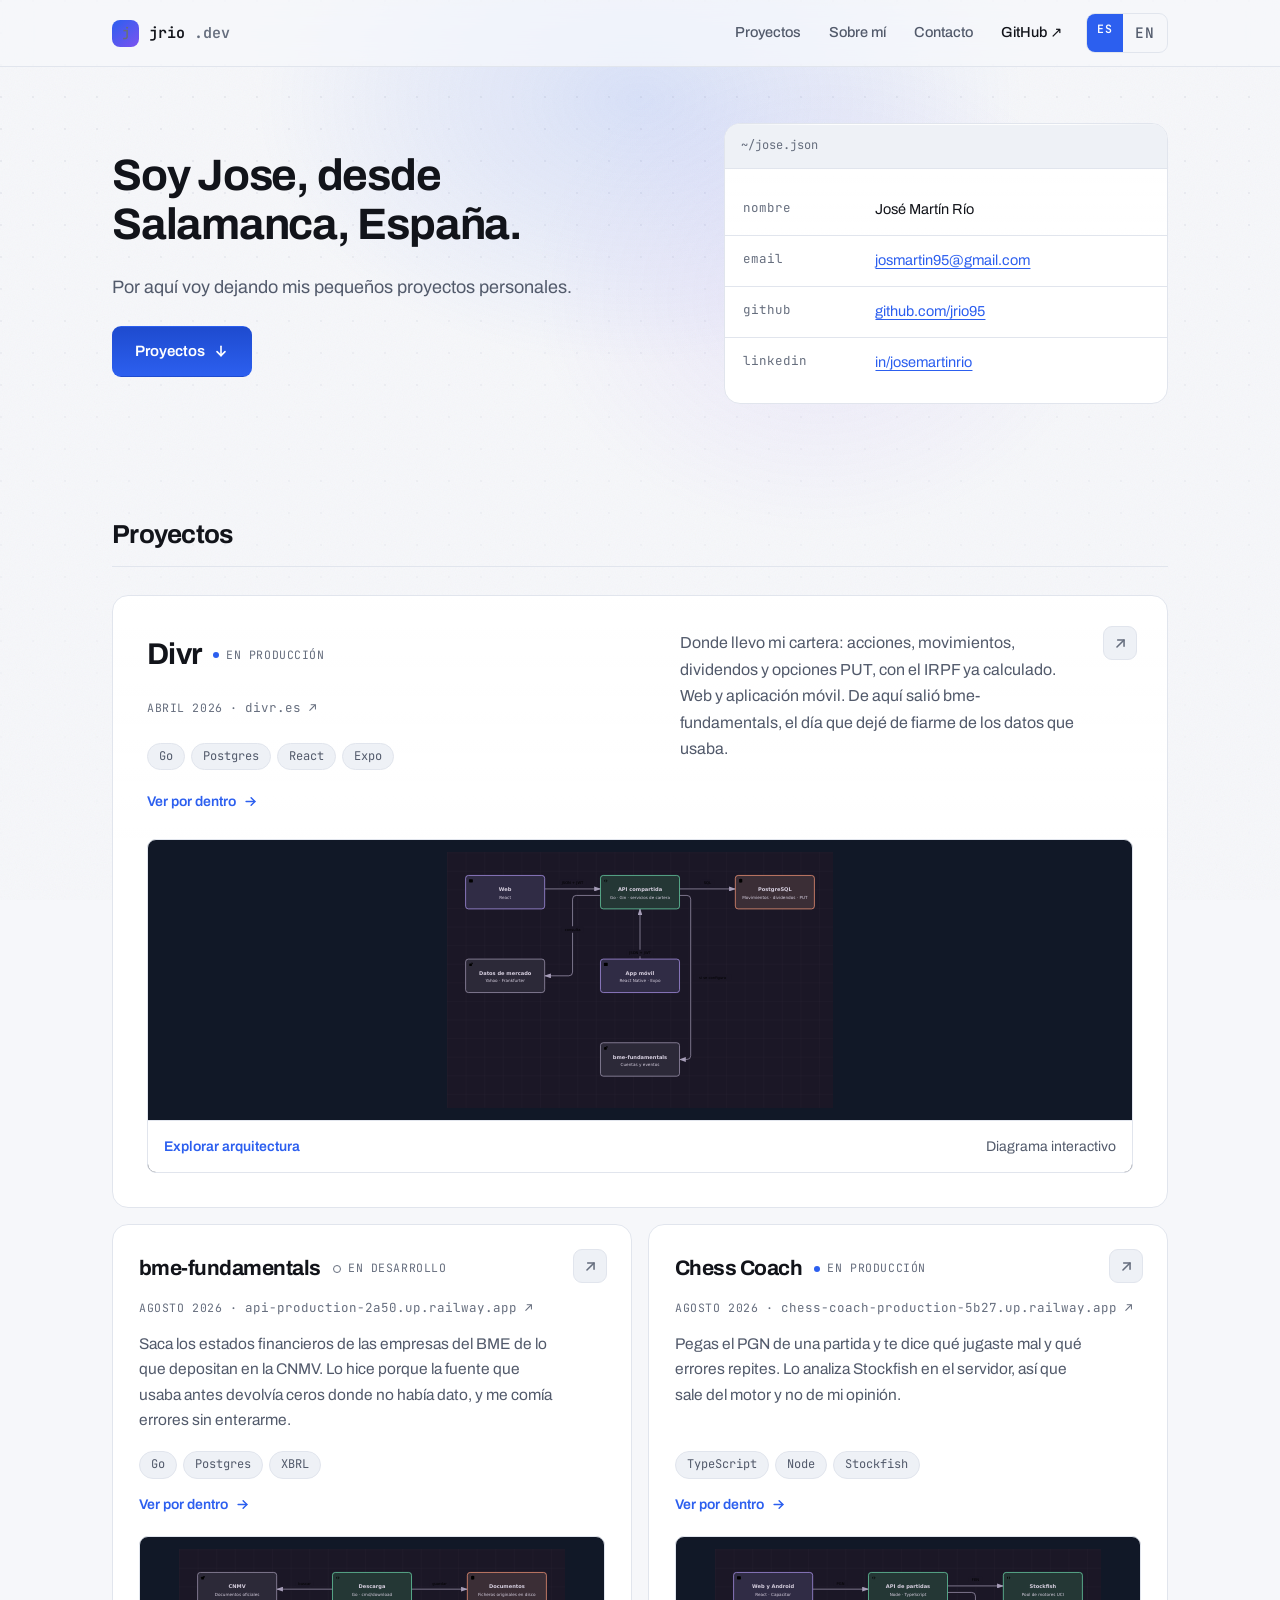
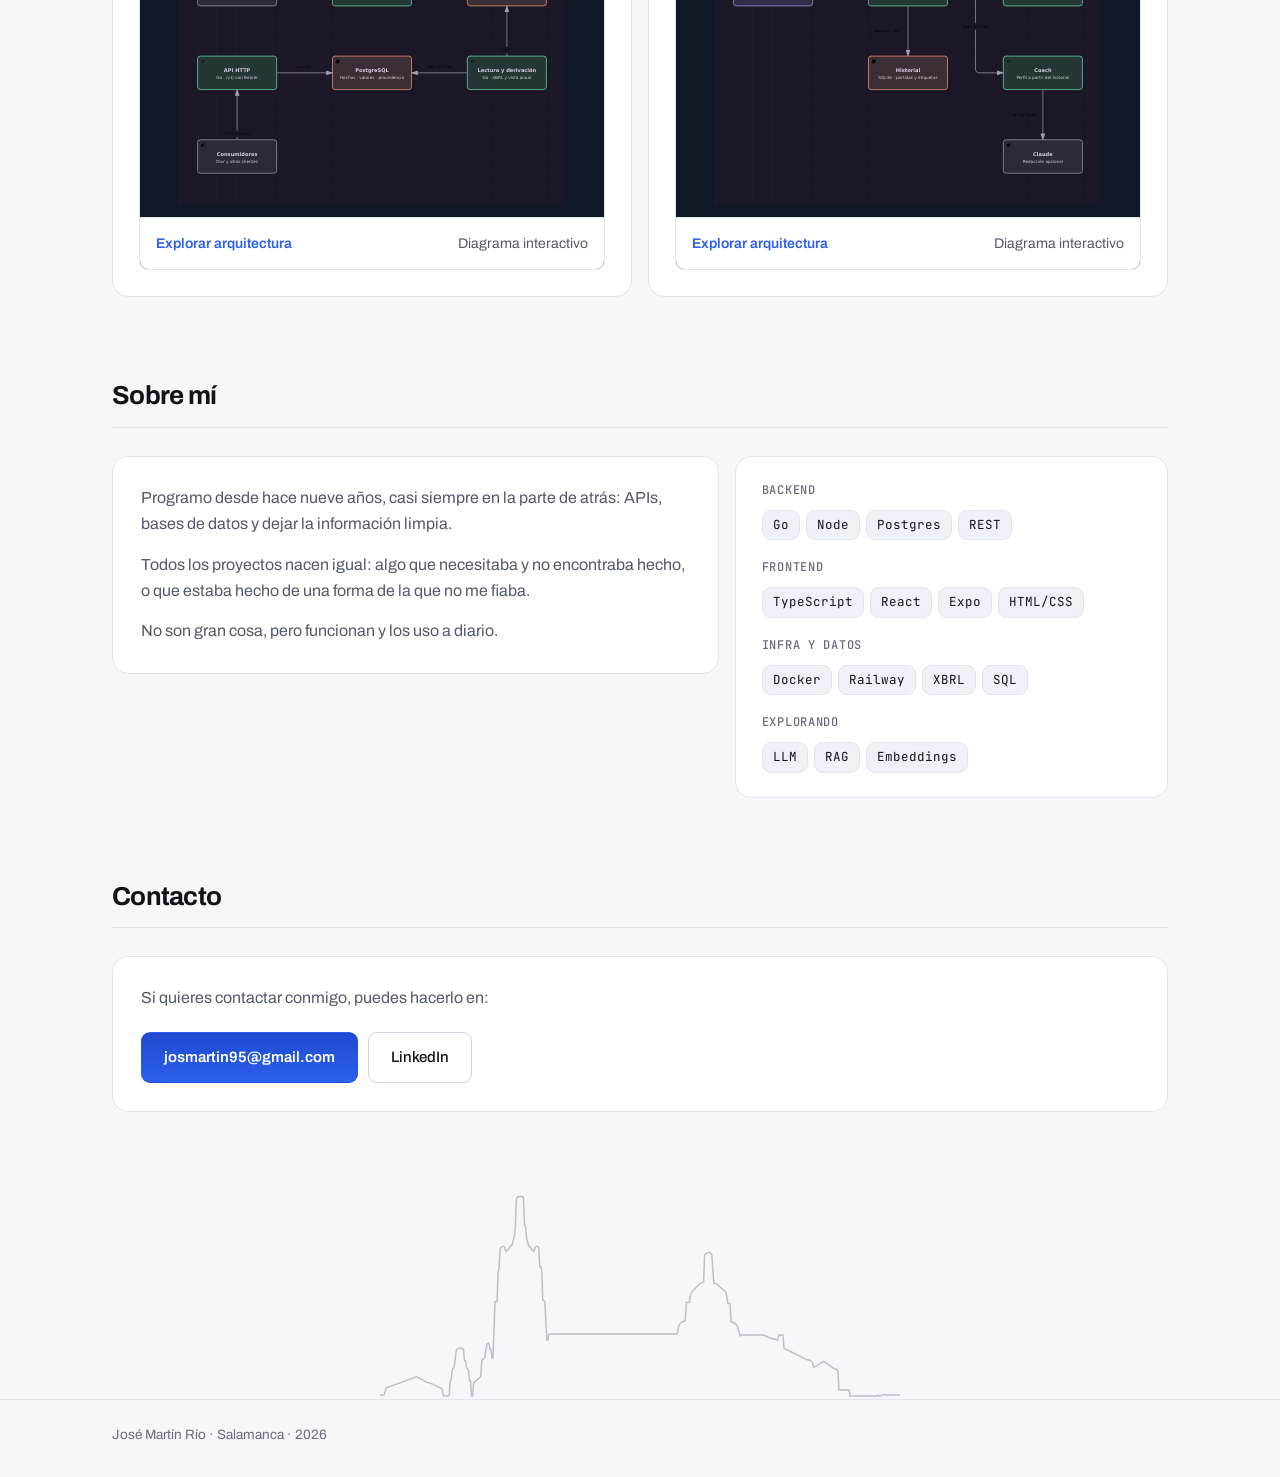
==== commit 38637d03: "Integrate Archify previews into current bilingual site" ====
--- a/index.html
+++ b/index.html
@@ -3,37 +3,41 @@
 <head>
 <meta charset="utf-8">
 <meta name="viewport" content="width=device-width, initial-scale=1">
-<title>José · jrio.dev</title>
-<meta name="description" content="Página personal de José, programador en Salamanca. Proyectos pequeños sobre inversión e inteligencia artificial.">
-<meta name="color-scheme" content="dark">
-<meta name="theme-color" content="#1b1726">
-<link rel="icon" href="data:,">
+<title>José Martín · jrio.dev</title>
+<meta name="description" content="José Martín Río, software engineer en Salamanca, España. Backend y datos, con proyectos propios sobre bolsa e inteligencia artificial.">
+<meta name="color-scheme" content="dark light">
+<meta name="theme-color" content="#090a0e" media="(prefers-color-scheme: dark)">
+<meta name="theme-color" content="#f6f7fa" media="(prefers-color-scheme: light)">
+<link rel="icon" href="data:image/svg+xml,%3Csvg xmlns='http://www.w3.org/2000/svg' viewBox='0 0 32 32'%3E%3Crect width='32' height='32' rx='8' fill='%235b8cff'/%3E%3Ctext x='16' y='22' font-family='monospace' font-size='17' font-weight='700' fill='%23090a0e' text-anchor='middle'%3Ej%3C/text%3E%3C/svg%3E">
+<link rel="canonical" href="https://jrio.dev/">
+<link rel="alternate" hreflang="es" href="https://jrio.dev/">
+<link rel="alternate" hreflang="en" href="https://jrio.dev/en/">
+<link rel="alternate" hreflang="x-default" href="https://jrio.dev/">
 <link rel="preconnect" href="https://fonts.googleapis.com">
 <link rel="preconnect" href="https://fonts.gstatic.com" crossorigin>
-<link rel="stylesheet" href="https://fonts.googleapis.com/css2?family=Bricolage+Grotesque:opsz,wght@12..96,600;12..96,800&family=Manrope:wght@400;500;600&display=swap">
+<link rel="stylesheet" href="https://fonts.googleapis.com/css2?family=Archivo:wght@400..700&family=JetBrains+Mono:wght@400;500&display=swap">
 <link rel="stylesheet" href="assets/style.css">
 </head>
 <body>
 
 <a class="saltar" href="#contenido">Saltar al contenido</a>
-
-<div class="fondo" aria-hidden="true">
-  <div class="malla"></div>
-  <div class="halo halo--1"></div>
+<div class="luces" aria-hidden="true">
+  <div class="halo"></div>
   <div class="halo halo--2"></div>
-  <svg class="grano" width="100%" height="100%" focusable="false">
-    <filter id="grano-filtro"><feTurbulence type="fractalNoise" baseFrequency="0.9" numOctaves="3"></feTurbulence></filter>
-    <rect width="100%" height="100%" filter="url(#grano-filtro)"></rect>
-  </svg>
 </div>
 
 <header class="barra">
   <div class="ancho barra__fila">
-    <a class="marca" href="/">jrio<span>.</span>dev</a>
+    <a class="marca" href="/"><span class="marca__ficha" aria-hidden="true">j</span>jrio<span>.dev</span></a>
     <nav class="menu" aria-label="Secciones">
       <a href="#proyectos">Proyectos</a>
-      <a href="#sobre">Sobre mí</a>
-      <a href="https://github.com/jrio95" rel="me">GitHub</a>
+      <a class="menu--oculto" href="#sobre">Sobre mí</a>
+      <a class="menu--movil" href="#contacto">Contacto</a>
+      <a class="menu--fuera" href="https://github.com/jrio95" rel="me">GitHub ↗</a>
+      <span class="idiomas">
+        <span class="idiomas__on" aria-current="true">ES</span>
+        <a href="/en/" hreflang="en" lang="en">EN</a>
+      </span>
     </nav>
   </div>
 </header>
@@ -41,137 +45,152 @@
 <main id="contenido">
 
   <section class="portada">
-    <div class="ancho portada__caja">
-      <p class="lugar aparece">Salamanca</p>
-
-      <h1 class="titular aparece">Hago cosas pequeñas<br>que me sirven <em>a mí</em>.</h1>
-
-      <p class="entradilla aparece">Soy programador. Casi todo lo que construyo va de inversión y, desde hace un tiempo, de inteligencia artificial. Lo voy dejando por aquí por si a alguien más le sirve.</p>
-
-      <div class="acciones aparece">
-        <a class="boton boton--lleno" href="#proyectos">
-          Ver lo que hago
-          <svg width="17" height="17" viewBox="0 0 24 24" fill="none" stroke="currentColor" stroke-width="2.2" stroke-linecap="round" stroke-linejoin="round" aria-hidden="true"><path d="M12 5v14"></path><path d="m6 13 6 6 6-6"></path></svg>
-        </a>
-        <a class="boton" href="mailto:josmartin95@gmail.com">Escríbeme</a>
+    <div class="ancho portada__reja">
+      <div class="portada__texto">
+        <h1 class="titular aparece">Soy Jose, desde Salamanca, España.</h1>
+
+        <p class="entradilla aparece">Por aquí voy dejando mis pequeños proyectos personales.</p>
+
+        <div class="acciones aparece">
+          <a class="boton boton--lleno" href="#proyectos">
+            Proyectos
+            <svg width="16" height="16" viewBox="0 0 24 24" fill="none" stroke="currentColor" stroke-width="2.4" stroke-linecap="round" stroke-linejoin="round" aria-hidden="true"><path d="M12 5v14"></path><path d="m6 13 6 6 6-6"></path></svg>
+          </a>
+        </div>
+      </div>
+
+      <div class="ficha relieve aparece">
+        <div class="ficha__barra">
+          <span class="ficha__ruta">~/jose.json</span>
+        </div>
+        <dl class="ficha__cuerpo">
+          <div class="ficha__fila">
+            <dt class="ficha__clave">nombre</dt>
+            <dd class="ficha__valor">José Martín Río</dd>
+          </div>
+          <div class="ficha__fila">
+            <dt class="ficha__clave">email</dt>
+            <dd class="ficha__valor"><a href="mailto:josmartin95@gmail.com">josmartin95@gmail.com</a></dd>
+          </div>
+          <div class="ficha__fila">
+            <dt class="ficha__clave">github</dt>
+            <dd class="ficha__valor"><a href="https://github.com/jrio95" rel="me">github.com/jrio95</a></dd>
+          </div>
+          <div class="ficha__fila">
+            <dt class="ficha__clave">linkedin</dt>
+            <dd class="ficha__valor"><a href="https://www.linkedin.com/in/josemartinrio" rel="me">in/josemartinrio</a></dd>
+          </div>
+        </dl>
       </div>
     </div>
   </section>
 
-  <div class="horizonte" aria-hidden="true">
-    <svg viewBox="0 0 1200 475" focusable="false">
-      <path d="M0.0,463.9 L9.4,463.9 L14.1,447.5 L84.5,421.7 L110.4,435.7 L115.1,435.7 L143.2,449.8 L145.6,463.9 L147.9,466.3 L157.3,466.3 L159.7,463.9 L162.0,431.0 L164.4,428.7 L166.7,405.2 L171.4,398.2 L176.1,360.6 L180.8,355.9 L187.9,355.9 L192.6,358.3 L194.9,384.1 L197.3,384.1 L199.6,400.5 L204.3,407.6 L206.7,431.0 L209.0,431.0 L211.4,466.3 L213.7,466.3 L216.0,435.7 L232.5,421.7 L234.8,384.1 L241.9,377.0 L246.6,346.5 L251.3,344.2 L253.6,358.3 L256.0,358.3 L258.3,377.0 L260.7,379.4 L265.4,247.9 L270.1,247.9 L272.4,179.8 L274.8,172.7 L277.1,125.8 L281.8,121.1 L286.5,121.1 L291.2,132.8 L305.3,116.4 L310.0,97.6 L312.3,74.1 L314.7,10.7 L319.4,6.0 L328.8,6.0 L331.1,8.3 L333.5,71.8 L335.8,74.1 L338.2,102.3 L342.9,118.7 L354.6,132.8 L359.3,121.1 L364.0,121.1 L366.3,123.4 L368.7,168.0 L371.0,168.0 L373.4,177.4 L375.7,245.5 L380.4,247.9 L385.1,337.1 L387.5,337.1 L389.8,323.0 L685.7,323.0 L690.4,301.9 L697.5,294.8 L704.5,292.5 L706.8,250.2 L713.9,250.2 L716.2,233.8 L720.9,224.4 L739.7,205.6 L746.8,203.3 L749.1,139.9 L756.2,135.2 L760.9,135.2 L765.6,139.9 L770.3,205.6 L777.3,208.0 L798.4,226.7 L803.1,252.6 L807.8,252.6 L810.2,294.8 L817.2,297.2 L824.3,304.2 L831.3,327.7 L833.7,325.4 L885.3,325.4 L899.4,332.4 L918.2,337.1 L920.5,325.4 L929.9,325.4 L932.3,355.9 L984.0,381.7 L993.3,384.1 L998.0,388.8 L1000.4,400.5 L1023.9,386.4 L1047.4,402.9 L1054.4,405.2 L1056.8,407.6 L1059.1,452.2 L1082.6,452.2 L1084.9,466.3 L1146.0,466.3 L1148.3,463.9 L1150.7,466.3 L1155.4,466.3 L1157.7,463.9 L1200.0,463.9"></path>
-    </svg>
-  </div>
-
-
-  <section class="seccion" id="ahora">
+  <section class="seccion" id="proyectos">
     <div class="ancho">
-      <div class="seccion__cabeza">
-        <h2><span class="punto punto--melocoton"></span> Ahora</h2>
-        <p class="rotulo">Actualizado en septiembre de 2026</p>
-      </div>
-      <div class="rejilla">
-        <article>
-          <p class="rotulo rotulo--marca">Programando</p>
-          <p class="rejilla__valor">bme-fundamentals</p>
-          <p class="rejilla__pie">Me falta la primera carga real contra la CNMV</p>
+      <div class="seccion__cabeza entra">
+        <h2>Proyectos</h2>
+      </div>
+
+      <div class="lista">
+
+        <article class="entrada relieve entra entrada--destacada">
+          <a class="entrada__abrir" href="#detalle-divr" aria-label="Ver Divr por dentro"></a>
+          <span class="entrada__cabeza">
+            <span class="entrada__titulo">Divr</span>
+            <span class="marca-estado">En producción</span>
+          </span>
+          <a class="entrada__flecha" href="https://divr.es" target="_blank" rel="noopener" aria-label="Abrir divr.es"><svg width="17" height="17" viewBox="0 0 24 24" fill="none" stroke="currentColor" stroke-width="2.2" stroke-linecap="round" stroke-linejoin="round" aria-hidden="true"><path d="M7 17 17 7"></path><path d="M8 7h9v9"></path></svg></a>
+          <span class="entrada__url"><span class="entrada__fecha">Abril 2026</span>divr.es &#8599;</span>
+          <span class="entrada__texto">Donde llevo mi cartera: acciones, movimientos, dividendos y opciones PUT, con el IRPF ya calculado. Web y aplicación móvil. De aquí salió bme-fundamentals, el día que dejé de fiarme de los datos que usaba.</span>
+          <span class="entrada__stack"><span>Go</span><span>Postgres</span><span>React</span><span>Expo</span></span>
+          <span class="entrada__dentro">Ver por dentro <svg width="15" height="15" viewBox="0 0 24 24" fill="none" stroke="currentColor" stroke-width="2.4" stroke-linecap="round" stroke-linejoin="round" aria-hidden="true"><path d="M5 12h14"></path><path d="m13 6 6 6-6 6"></path></svg></span>
+          <a class="mapa" href="/assets/diagrams/divr.html" aria-label="Explorar arquitectura: Divr">
+            <img src="/assets/diagrams/divr.svg" alt="" width="840" height="560" loading="lazy" decoding="async">
+            <span class="mapa__pie"><span>Explorar arquitectura</span><span class="mapa__tipo">Diagrama interactivo</span></span>
+          </a>
         </article>
-        <article>
-          <p class="rotulo rotulo--marca">Aprendiendo</p>
-          <p class="rejilla__valor">IA aplicada, RAG y lo que vaya saliendo</p>
-          <p class="rejilla__pie">Todavía no sabría decir bien por qué. Me pica y ya está.</p>
+
+        <article class="entrada relieve entra">
+          <a class="entrada__abrir" href="#detalle-bme" aria-label="Ver bme-fundamentals por dentro"></a>
+          <span class="entrada__cabeza">
+            <span class="entrada__titulo">bme-fundamentals</span>
+            <span class="marca-estado marca-estado--obra">En desarrollo</span>
+          </span>
+          <a class="entrada__flecha" href="https://api-production-2a50.up.railway.app" target="_blank" rel="noopener" aria-label="Abrir la API"><svg width="17" height="17" viewBox="0 0 24 24" fill="none" stroke="currentColor" stroke-width="2.2" stroke-linecap="round" stroke-linejoin="round" aria-hidden="true"><path d="M7 17 17 7"></path><path d="M8 7h9v9"></path></svg></a>
+          <span class="entrada__url"><span class="entrada__fecha">Agosto 2026</span>api-production-2a50.up.railway.app &#8599;</span>
+          <span class="entrada__texto">Saca los estados financieros de las empresas del BME de lo que depositan en la CNMV. Lo hice porque la fuente que usaba antes devolvía ceros donde no había dato, y me comía errores sin enterarme.</span>
+          <span class="entrada__stack"><span>Go</span><span>Postgres</span><span>XBRL</span></span>
+          <span class="entrada__dentro">Ver por dentro <svg width="15" height="15" viewBox="0 0 24 24" fill="none" stroke="currentColor" stroke-width="2.4" stroke-linecap="round" stroke-linejoin="round" aria-hidden="true"><path d="M5 12h14"></path><path d="m13 6 6 6-6 6"></path></svg></span>
+          <a class="mapa" href="/assets/diagrams/bme-fundamentals.html" aria-label="Explorar arquitectura: bme-fundamentals">
+            <img src="/assets/diagrams/bme-fundamentals.svg" alt="" width="840" height="560" loading="lazy" decoding="async">
+            <span class="mapa__pie"><span>Explorar arquitectura</span><span class="mapa__tipo">Diagrama interactivo</span></span>
+          </a>
         </article>
+
+        <article class="entrada relieve entra">
+          <a class="entrada__abrir" href="#detalle-chess" aria-label="Ver Chess Coach por dentro"></a>
+          <span class="entrada__cabeza">
+            <span class="entrada__titulo">Chess Coach</span>
+            <span class="marca-estado">En producción</span>
+          </span>
+          <a class="entrada__flecha" href="https://chess-coach-production-5b27.up.railway.app" target="_blank" rel="noopener" aria-label="Abrir la app"><svg width="17" height="17" viewBox="0 0 24 24" fill="none" stroke="currentColor" stroke-width="2.2" stroke-linecap="round" stroke-linejoin="round" aria-hidden="true"><path d="M7 17 17 7"></path><path d="M8 7h9v9"></path></svg></a>
+          <span class="entrada__url"><span class="entrada__fecha">Agosto 2026</span>chess-coach-production-5b27.up.railway.app &#8599;</span>
+          <span class="entrada__texto">Pegas el PGN de una partida y te dice qué jugaste mal y qué errores repites. Lo analiza Stockfish en el servidor, así que sale del motor y no de mi opinión.</span>
+          <span class="entrada__stack"><span>TypeScript</span><span>Node</span><span>Stockfish</span></span>
+          <span class="entrada__dentro">Ver por dentro <svg width="15" height="15" viewBox="0 0 24 24" fill="none" stroke="currentColor" stroke-width="2.4" stroke-linecap="round" stroke-linejoin="round" aria-hidden="true"><path d="M5 12h14"></path><path d="m13 6 6 6-6 6"></path></svg></span>
+          <a class="mapa" href="/assets/diagrams/chess-coach.html" aria-label="Explorar arquitectura: Chess Coach">
+            <img src="/assets/diagrams/chess-coach.svg" alt="" width="840" height="560" loading="lazy" decoding="async">
+            <span class="mapa__pie"><span>Explorar arquitectura</span><span class="mapa__tipo">Diagrama interactivo</span></span>
+          </a>
+        </article>
+
       </div>
     </div>
   </section>
 
-  <section class="seccion" id="proyectos">
+  <section class="seccion" id="sobre">
     <div class="ancho">
-      <div class="seccion__cabeza">
-        <h2><span class="punto punto--menta"></span> Proyectos</h2>
-      </div>
-
-      <div class="lista" id="lista">
-        <article class="proyecto">
-<a class="entrada" href="https://chess-coach-production-5b27.up.railway.app">
-          <span class="entrada__meta">
-            <span class="etiqueta etiqueta--melocoton">Proyecto</span>
-            <span class="rotulo">Agosto 2026</span>
-          </span>
-          <span class="entrada__titulo">Chess Coach
-            <span class="entrada__flecha" aria-hidden="true"><svg width="20" height="20" viewBox="0 0 24 24" fill="none" stroke="currentColor" stroke-width="2" stroke-linecap="round" stroke-linejoin="round"><path d="M7 17 17 7"></path><path d="M8 7h9v9"></path></svg></span>
-          </span>
-          <span class="entrada__texto">Pegas el PGN de una partida y te dice qué jugaste mal, qué era mejor y qué errores repites de una partida a otra. El análisis lo hace Stockfish en el servidor, así que cada comentario sale de una evaluación del motor y no de una opinión.</span>
-          <span class="entrada__stack"><span>TypeScript</span><span>Node</span><span>Stockfish</span></span>
-        </a>
-<a class="mapa" href="assets/diagrams/chess-coach.html" aria-label="Explorar arquitectura de Chess Coach">
-  <img src="assets/diagrams/chess-coach.svg" alt="" width="840" height="560" loading="lazy" decoding="async">
-  <span class="mapa__pie"><span>Explorar arquitectura</span><span class="mapa__tipo">Diagrama interactivo</span></span>
-</a>
-</article>
-
-        <article class="proyecto">
-<a class="entrada" href="https://api-production-2a50.up.railway.app">
-          <span class="entrada__meta">
-            <span class="etiqueta etiqueta--menta">Proyecto</span>
-            <span class="rotulo">Agosto 2026</span>
-          </span>
-          <span class="entrada__titulo">bme-fundamentals
-            <span class="entrada__flecha" aria-hidden="true"><svg width="20" height="20" viewBox="0 0 24 24" fill="none" stroke="currentColor" stroke-width="2" stroke-linecap="round" stroke-linejoin="round"><path d="M7 17 17 7"></path><path d="M8 7h9v9"></path></svg></span>
-          </span>
-          <span class="entrada__texto">Saca los estados financieros de las empresas del BME de lo que cada una deposita en la CNMV. Lo hice porque la fuente que usaba para mi cartera devolvía ceros donde en realidad no había dato, y me estaba comiendo errores sin enterarme.</span>
-          <span class="entrada__stack"><span>Go</span><span>Postgres</span><span>XBRL</span></span>
-        </a>
-<a class="mapa" href="assets/diagrams/bme-fundamentals.html" aria-label="Explorar arquitectura de bme-fundamentals">
-  <img src="assets/diagrams/bme-fundamentals.svg" alt="" width="840" height="560" loading="lazy" decoding="async">
-  <span class="mapa__pie"><span>Explorar arquitectura</span><span class="mapa__tipo">Diagrama interactivo</span></span>
-</a>
-</article>
-
-        <article class="proyecto">
-<a class="entrada" href="https://divr.es">
-          <span class="entrada__meta">
-            <span class="etiqueta etiqueta--lila">Proyecto</span>
-            <span class="rotulo">Abril 2026</span>
-          </span>
-          <span class="entrada__titulo">Divr
-            <span class="entrada__flecha" aria-hidden="true"><svg width="20" height="20" viewBox="0 0 24 24" fill="none" stroke="currentColor" stroke-width="2" stroke-linecap="round" stroke-linejoin="round"><path d="M7 17 17 7"></path><path d="M8 7h9v9"></path></svg></span>
-          </span>
-          <span class="entrada__texto">Mi cartera de inversión: acciones, movimientos, dividendos y opciones PUT, con el cálculo del IRPF hecho. Tiene web y aplicación móvil. Es también el proyecto del que salió bme-fundamentals, el día que dejé de fiarme de los datos que estaba consumiendo.</span>
-          <span class="entrada__stack"><span>Go</span><span>Postgres</span><span>React</span><span>Expo</span></span>
-        </a>
-<a class="mapa" href="assets/diagrams/divr.html" aria-label="Explorar arquitectura de Divr">
-  <img src="assets/diagrams/divr.svg" alt="" width="840" height="560" loading="lazy" decoding="async">
-  <span class="mapa__pie"><span>Explorar arquitectura</span><span class="mapa__tipo">Diagrama interactivo</span></span>
-</a>
-</article>
-      </div>
-
+      <div class="seccion__cabeza entra">
+        <h2>Sobre mí</h2>
+      </div>
+      <div class="sobre">
+        <div class="prosa relieve entra">
+          <p>Programo desde hace nueve años, casi siempre en la parte de atrás: APIs, bases de datos y dejar la información limpia.</p>
+          <p>Todos los proyectos nacen igual: algo que necesitaba y no encontraba hecho, o que estaba hecho de una forma de la que no me fiaba.</p>
+          <p>No son gran cosa, pero funcionan y los uso a diario.</p>
+        </div>
+        <aside class="herramientas relieve entra">
+          <div class="herramientas__grupo">
+            <p class="dato">Backend</p>
+            <div class="herramientas__lista"><span>Go</span><span>Node</span><span>Postgres</span><span>REST</span></div>
+          </div>
+          <div class="herramientas__grupo">
+            <p class="dato">Frontend</p>
+            <div class="herramientas__lista"><span>TypeScript</span><span>React</span><span>Expo</span><span>HTML/CSS</span></div>
+          </div>
+          <div class="herramientas__grupo">
+            <p class="dato">Infra y datos</p>
+            <div class="herramientas__lista"><span>Docker</span><span>Railway</span><span>XBRL</span><span>SQL</span></div>
+          </div>
+          <div class="herramientas__grupo">
+            <p class="dato">Explorando</p>
+            <div class="herramientas__lista"><span>LLM</span><span>RAG</span><span>Embeddings</span></div>
+          </div>
+        </aside>
+      </div>
     </div>
   </section>
 
-  <section class="seccion" id="sobre">
-    <div class="ancho">
-      <div class="seccion__cabeza">
-        <h2><span class="punto punto--lila"></span> Sobre mí</h2>
-      </div>
-      <div class="columnas">
-        <p>Llevo nueve años escribiendo código. Por mi cuenta me interesan dos cosas: los mercados y, desde hace un tiempo, la inteligencia artificial. Casi todo lo que hay en esta página sale de juntar las tres.</p>
-        <p>Los proyectos nacen todos igual: algo que necesitaba yo y que no encontraba hecho, o que estaba hecho de una forma de la que no me fiaba. Los dejo publicados por si a alguien más le sirven. Fuera del ordenador: crossfit y deporte en general.</p>
-      </div>
-    </div>
-  </section>
-
   <section class="seccion" id="contacto">
     <div class="ancho">
-      <div class="panel">
-        <h2>¿Hablamos?</h2>
-        <p>Si tienes una duda, una corrección o te apetece comentar algo, aquí estoy.</p>
+      <div class="seccion__cabeza entra">
+        <h2>Contacto</h2>
+      </div>
+      <div class="contacto relieve entra">
+        <p class="contacto__texto">Si quieres contactar conmigo, puedes hacerlo en:</p>
         <div class="acciones">
           <a class="boton boton--lleno" href="mailto:josmartin95@gmail.com">josmartin95@gmail.com</a>
           <a class="boton" href="https://www.linkedin.com/in/josemartinrio" rel="me">LinkedIn</a>
-          <a class="boton" href="https://github.com/jrio95" rel="me">GitHub</a>
         </div>
       </div>
     </div>
@@ -179,10 +198,530 @@
 
 </main>
 
+
+  <!-- ---------- Fichas de proyecto ----------
+       Una por proyecto, con lo que cuentan sus repositorios. Se abren con el
+       ancla del enlace de la tarjeta y se cierran volviendo a #proyectos: no
+       hay JavaScript por medio. -->
+
+  <section class="detalle" id="detalle-divr" aria-labelledby="detalle-divr-titulo">
+    <a class="detalle__fuera" href="#proyectos" aria-label="Cerrar la ficha" tabindex="-1"></a>
+
+    <article class="detalle__caja relieve">
+
+      <div class="detalle__barra">
+        <span class="detalle__nombre">Divr</span>
+        <span class="detalle__acciones">
+          <a class="boton boton--lleno boton--chico" href="https://divr.es" target="_blank" rel="noopener">Abrir divr.es <svg width="14" height="14" viewBox="0 0 24 24" fill="none" stroke="currentColor" stroke-width="2.2" stroke-linecap="round" stroke-linejoin="round" aria-hidden="true"><path d="M7 17 17 7"></path><path d="M8 7h9v9"></path></svg></a>
+          <a class="detalle__cerrar" href="#proyectos" aria-label="Cerrar la ficha"><svg width="17" height="17" viewBox="0 0 24 24" fill="none" stroke="currentColor" stroke-width="2.3" stroke-linecap="round" aria-hidden="true"><path d="M18 6 6 18"></path><path d="m6 6 12 12"></path></svg></a>
+        </span>
+      </div>
+
+      <div class="detalle__cuerpo">
+
+        <header class="detalle__cabeza">
+          <span class="detalle__meta">
+            <span class="marca-estado">En producción</span>
+            <span class="dato">Abril 2026</span>
+          </span>
+          <h2 id="detalle-divr-titulo">Divr</h2>
+          <p class="detalle__lema">Cartera para quien invierte en dividendo a largo plazo, en el mercado español, el de Londres y el de Estados Unidos. Posiciones, movimientos, dividendos con su retención, scrip y opciones PUT.</p>
+        </header>
+
+        <div class="acciones">
+          <a class="boton" href="/assets/diagrams/divr.html">Explorar arquitectura ↗</a>
+        </div>
+
+        <section class="bloque">
+          <p class="dato">Por qué existe</p>
+          <p>Llevaba la cartera en una hoja de cálculo que cada año se rompía por el mismo sitio: los dividendos con retención en origen y las primas de las opciones. Lo que necesitaba no era una aplicación de bolsa, era que en la declaración el número estuviera bien sin rehacerlo a mano.</p>
+          <p>De ahí sale la regla de la que cuelga todo lo demás: cada importe se pasa a euros al cambio de su propia fecha, porque la declaración necesita el cambio del día en que el dinero se movió de verdad.</p>
+        </section>
+
+        <section class="bloque">
+          <p class="dato">Con qué está hecho</p>
+          <div class="capas">
+            <div class="capa">
+              <p class="dato">Web</p>
+              <span class="entrada__stack"><span>React 19</span><span>Vite</span><span>TanStack Query</span><span>Tailwind</span></span>
+            </div>
+            <div class="capa">
+              <p class="dato">Móvil</p>
+              <span class="entrada__stack"><span>React Native</span><span>Expo</span></span>
+            </div>
+            <div class="capa">
+              <p class="dato">Servidor</p>
+              <span class="entrada__stack"><span>Go 1.25</span><span>Gin</span><span>pgx</span><span>PostgreSQL 16</span></span>
+            </div>
+            <div class="capa">
+              <p class="dato">Fuera</p>
+              <span class="entrada__stack"><span>bme-fundamentals</span><span>Yahoo</span><span>BCE</span><span>Claude</span></span>
+            </div>
+          </div>
+        </section>
+
+        <section class="bloque">
+          <p class="dato">Cómo funciona por dentro</p>
+          <p class="bloque__pie">Tres clientes, una sola API y una base. Cada capa mira hacia abajo y ninguna vuelve hacia arriba.</p>
+
+          <div class="diagrama">
+
+            <div class="d-fila">
+              <div class="d-nodo">
+                <span class="dato">Cliente</span>
+                <strong>Web</strong>
+                <span class="d-nodo__nota">Donde meto los movimientos y miro el año fiscal</span>
+                <span class="d-nodo__tec">React · Vercel</span>
+              </div>
+              <div class="d-nodo">
+                <span class="dato">Cliente</span>
+                <strong>Aplicación móvil</strong>
+                <span class="d-nodo__nota">La misma cartera en el bolsillo. Comparte con la web los tipos, los formateadores y las ayudas de cambio</span>
+                <span class="d-nodo__tec">Expo</span>
+              </div>
+            </div>
+
+            <div class="d-paso" aria-hidden="true"><i></i></div>
+
+            <div class="d-fila">
+              <div class="d-nodo">
+                <span class="dato">Entrada</span>
+                <strong>Capa HTTP</strong>
+                <span class="d-nodo__nota">Rutas, códigos de estado, identificación y orígenes permitidos. Aquí no se calcula dinero</span>
+                <span class="d-nodo__tec">Go · Gin</span>
+              </div>
+            </div>
+
+            <div class="d-paso" aria-hidden="true"><i></i></div>
+
+            <div class="d-fila">
+              <div class="d-nodo d-nodo--fuerte">
+                <span class="dato">Servicio</span>
+                <strong>La única capa que calcula</strong>
+                <span class="d-nodo__nota">Todo el dinero y todo el cambio de divisa viven aquí. Es lo que evita que la web y el móvil lleguen a dos resultados distintos del mismo año fiscal</span>
+              </div>
+            </div>
+
+            <div class="d-paso" aria-hidden="true"><i></i></div>
+
+            <div class="d-fila d-fila--tres">
+              <div class="d-nodo">
+                <span class="dato">Dominio</span>
+                <strong>Reglas puras</strong>
+                <span class="d-nodo__nota">Coste medio, resultado de una opción. Sin base de datos y sin red, así que se prueban solas</span>
+              </div>
+              <div class="d-nodo">
+                <span class="dato">Repositorio</span>
+                <strong>Sólo SQL</strong>
+                <span class="d-nodo__nota">Y siempre con el dueño delante: no existe un buscar por identificador sin comprobar de quién es</span>
+              </div>
+              <div class="d-nodo">
+                <span class="dato">Adaptadores</span>
+                <strong>Lo de fuera, detrás de una interfaz</strong>
+                <span class="d-nodo__nota">Cada servicio externo se puede cambiar, o falsear en un test, sin tocar una regla de negocio</span>
+              </div>
+            </div>
+
+            <div class="d-paso" aria-hidden="true"><i></i></div>
+
+            <div class="d-fila d-fila--tres">
+              <div class="d-nodo d-nodo--final">
+                <span class="dato">Almacén</span>
+                <strong>PostgreSQL</strong>
+                <span class="d-nodo__nota">Migraciones numeradas que se aplican solas al arrancar y no se editan después</span>
+              </div>
+              <div class="d-nodo">
+                <span class="dato">Fuente propia</span>
+                <strong>bme-fundamentals</strong>
+                <span class="d-nodo__nota">Las cuentas de los emisores españoles y su calendario de dividendos, con caché. El otro proyecto, que nació justo de aquí</span>
+              </div>
+              <div class="d-nodo">
+                <span class="dato">Fuentes ajenas</span>
+                <strong>Cotización y tipo de cambio</strong>
+                <span class="d-nodo__nota">Los datos de valoración y el cambio diario del Banco Central Europeo, capturado con la fecha de la operación</span>
+              </div>
+            </div>
+
+          </div>
+        </section>
+
+        <section class="bloque">
+          <p class="dato">Decisiones que cambiaron algo</p>
+          <ul class="puntos">
+            <li><strong>Precio medio de compra, no FIFO.</strong> Es lo que aplica el IRPF español a las acciones cotizadas, así que FIFO no es una opción que falte: es una que no debe existir. Comprar recalcula la media, vender no la toca, y recalcularla al vender es la forma clásica de equivocarse aquí.</li>
+            <li><strong>El cambio se guarda como lo publica el banco central, y pasar a euros es dividir.</strong> Multiplicar da un número creíble y mal. El tipo se captura con la fecha de la operación y se congela en la fila: lo viejo no se vuelve a convertir nunca.</li>
+            <li><strong>La retención depende del mercado, no de la divisa.</strong> Un banco español ingresa un dividendo estadounidense en una cuenta en euros, así que la moneda en la que llega el dinero no dice nada de lo que ya se retuvo.</li>
+            <li><strong>El dividendo se guarda en bruto.</strong> El neto depende de quién cobra. Lo que llega del banco es el neto, así que el importe se reconstruye y se deja corregir a mano antes de guardarlo.</li>
+            <li><strong>En las opciones, el contrato son cien acciones y ese cien aparece una sola vez en todo el servidor.</strong> Si aparece dos veces, una de las dos es un fallo.</li>
+            <li><strong>Todo lo de alguien se lee y se escribe con su dueño delante.</strong> En una cartera, un fallo de aislamiento no es un fallo de privacidad: es la declaración de otro.</li>
+            <li><strong>Cada integración es opcional y lo dice.</strong> Sin sus claves, la sección se declara sin configurar en vez de enseñar una página vacía, que es el mismo engaño que originó bme-fundamentals con otra ropa.</li>
+          </ul>
+        </section>
+
+        <section class="bloque bloque--cierre relieve">
+          <p class="dato">Verlo funcionando</p>
+          <p>El repositorio es privado. La web está abierta en divr.es y la aplicación de Android sale del mismo sitio.</p>
+          <div class="acciones">
+            <a class="boton boton--lleno" href="https://divr.es" target="_blank" rel="noopener">Abrir divr.es <svg width="16" height="16" viewBox="0 0 24 24" fill="none" stroke="currentColor" stroke-width="2.2" stroke-linecap="round" stroke-linejoin="round" aria-hidden="true"><path d="M7 17 17 7"></path><path d="M8 7h9v9"></path></svg></a>
+            <a class="boton" href="#proyectos">Volver a los proyectos</a>
+          </div>
+        </section>
+
+      </div>
+    </article>
+  </section>
+
+  <section class="detalle" id="detalle-bme" aria-labelledby="detalle-bme-titulo">
+    <a class="detalle__fuera" href="#proyectos" aria-label="Cerrar la ficha" tabindex="-1"></a>
+
+    <article class="detalle__caja relieve">
+
+      <div class="detalle__barra">
+        <span class="detalle__nombre">bme-fundamentals</span>
+        <span class="detalle__acciones">
+          <a class="boton boton--lleno boton--chico" href="https://api-production-2a50.up.railway.app" target="_blank" rel="noopener">Abrir la API <svg width="14" height="14" viewBox="0 0 24 24" fill="none" stroke="currentColor" stroke-width="2.2" stroke-linecap="round" stroke-linejoin="round" aria-hidden="true"><path d="M7 17 17 7"></path><path d="M8 7h9v9"></path></svg></a>
+          <a class="detalle__cerrar" href="#proyectos" aria-label="Cerrar la ficha"><svg width="17" height="17" viewBox="0 0 24 24" fill="none" stroke="currentColor" stroke-width="2.3" stroke-linecap="round" aria-hidden="true"><path d="M18 6 6 18"></path><path d="m6 6 12 12"></path></svg></a>
+        </span>
+      </div>
+
+      <div class="detalle__cuerpo">
+
+        <header class="detalle__cabeza">
+          <span class="detalle__meta">
+            <span class="marca-estado marca-estado--obra">En desarrollo</span>
+            <span class="dato">Agosto 2026</span>
+          </span>
+          <h2 id="detalle-bme-titulo">bme-fundamentals</h2>
+          <p class="detalle__lema">Los estados financieros de los emisores del BME, sacados de los registros oficiales en XBRL de la CNMV y no de un agregador.</p>
+        </header>
+
+        <div class="acciones">
+          <a class="boton" href="/assets/diagrams/bme-fundamentals.html">Explorar arquitectura ↗</a>
+        </div>
+
+        <section class="bloque">
+          <p class="dato">La regla que lo gobierna todo</p>
+          <p class="cita">Una cifra no puede existir sin decir de dónde sale. O apunta al hecho del que salió, o declara la fórmula que la produjo, o dice por qué está vacía. No hay un cuarto caso, y un hueco nunca es un cero.</p>
+        </section>
+
+        <section class="bloque">
+          <p class="dato">Por qué existe</p>
+          <p>La fuente que usaba mi cartera servía beneficio bruto y resultado de explotación como cero cuando en realidad no había dato. El problema nunca fue no tener datos: fue que los datos malos parecían buenos. Un ratio calculado sobre un cero inventado sale con la misma pinta que uno bueno.</p>
+          <p>Lo que se gana yendo al origen son diez ejercicios completos en vez de los cuatro del agregador, con beneficio por acción, flujo de explotación, inversión y dividendos pagados etiquetados de forma nativa por el propio emisor.</p>
+        </section>
+
+        <section class="bloque">
+          <p class="dato">Con qué está hecho</p>
+          <div class="capas">
+            <div class="capa">
+              <p class="dato">Ingesta</p>
+              <span class="entrada__stack"><span>Go</span><span>XBRL 2.1</span><span>Lector de PDF propio</span></span>
+            </div>
+            <div class="capa">
+              <p class="dato">Almacén</p>
+              <span class="entrada__stack"><span>PostgreSQL</span><span>Migraciones</span></span>
+            </div>
+            <div class="capa">
+              <p class="dato">Contraste</p>
+              <span class="entrada__stack"><span>ESEF</span><span>xBRL-JSON</span><span>LEI</span></span>
+            </div>
+            <div class="capa">
+              <p class="dato">Servicio</p>
+              <span class="entrada__stack"><span>API REST</span><span>Railway</span><span>Docker distroless</span></span>
+            </div>
+          </div>
+        </section>
+
+        <section class="bloque">
+          <p class="dato">Cómo funciona por dentro</p>
+          <p class="bloque__pie">Dos capas, y la de abajo es la que manda: lo que dice el documento no se toca nunca, y todo lo demás se recalcula desde ahí.</p>
+
+          <div class="diagrama">
+
+            <div class="d-fila">
+              <div class="d-nodo">
+                <span class="dato">Origen</span>
+                <strong>La CNMV</strong>
+                <span class="d-nodo__nota">No hay una dirección por fichero: hay que conducir su formulario con cinco peticiones por emisor para que suelte un archivo con todo su histórico</span>
+              </div>
+            </div>
+
+            <div class="d-paso" aria-hidden="true"><i></i></div>
+
+            <div class="d-fila">
+              <div class="d-nodo">
+                <span class="dato">Descarga</span>
+                <strong>El documento, tal cual llegó</strong>
+                <span class="d-nodo__nota">Se guarda comprimido con el resumen de su contenido. Ese resumen es la idempotencia: lo ya visto no se vuelve a escribir. Va despacio a propósito, sin concurrencia</span>
+                <span class="d-nodo__tec">Go</span>
+              </div>
+            </div>
+
+            <div class="d-paso" aria-hidden="true"><i></i></div>
+
+            <div class="d-fila">
+              <div class="d-nodo d-nodo--fuerte">
+                <span class="dato">Capa de abajo</span>
+                <strong>Hechos</strong>
+                <span class="d-nodo__nota">Lo que dice el XBRL sin traducir, inmutable. Aquí no se corrige nada nunca</span>
+              </div>
+            </div>
+
+            <div class="d-paso" aria-hidden="true"><i></i></div>
+
+            <div class="d-fila">
+              <div class="d-nodo d-nodo--fuerte">
+                <span class="dato">Capa de arriba</span>
+                <strong>Vista anual derivada</strong>
+                <span class="d-nodo__nota">La fila de cada ejercicio, calculada desde los hechos con los mapas de conceptos. Hay tres taxonomías (general, banca y seguros) que reutilizan los mismos códigos con significados distintos, así que el mapa va a estar mal varias veces y corregirlo tiene que ser recalcular en segundos</span>
+              </div>
+            </div>
+
+            <div class="d-paso" aria-hidden="true"><i></i></div>
+
+            <div class="d-fila">
+              <div class="d-nodo">
+                <span class="dato">Control</span>
+                <strong>Contraste contra ESEF</strong>
+                <span class="d-nodo__nota">El informe europeo del mismo emisor, unido por su identificador de entidad. Es el único control independiente del mapa de conceptos, y de ahí no sale ni un valor servido</span>
+              </div>
+              <div class="d-nodo">
+                <span class="dato">Fuente aparte</span>
+                <strong>Dividendos con fecha</strong>
+                <span class="d-nodo__nota">Las cuentas anuales dicen cuánto se pagó, no cuándo. El cuándo son actos societarios que el emisor comunica en PDF, y eso se recorre solo cada día</span>
+              </div>
+            </div>
+
+            <div class="d-paso" aria-hidden="true"><i></i></div>
+
+            <div class="d-fila">
+              <div class="d-nodo d-nodo--final">
+                <span class="dato">Salida</span>
+                <strong>API REST</strong>
+                <span class="d-nodo__nota">Cuentas anuales, calendario de dividendos y previsiones, cada cifra con su procedencia o con el motivo de estar vacía. Es lo que consume Divr</span>
+              </div>
+            </div>
+
+          </div>
+        </section>
+
+        <section class="bloque">
+          <p class="dato">Decisiones que cambiaron algo</p>
+          <ul class="puntos">
+            <li><strong>Dos capas separadas.</strong> Los hechos son inmutables y pesan; la vista se recalcula. Corregir un mapeo es volver a derivar en segundos y no volver a descargar ochenta megas por emisor, y deja la parte frágil como una función pura que se prueba sin red.</li>
+            <li><strong>La base de datos rechaza los datos sin procedencia.</strong> No es una convención que se respeta por buena voluntad: hay restricciones que impiden escribir un cero sin origen, un valor sin documento y un hueco sin motivo.</li>
+            <li><strong>El contraste existe porque un mapa mal hecho no da un error, da una cifra plausible.</strong> El resultado de banca apuntó una temporada al que incluye minoritarios en vez de al atribuido a la dominante, y sobrevivió a la investigación, al código y a un test en verde. En el informe europeo son dos conceptos distintos y se canta el primer día.</li>
+            <li><strong>Una discrepancia se registra, no se resuelve.</strong> Se marca el campo y se sigue sirviendo el dato oficial. La marca dice algo sobre nuestro mapa, no sobre el emisor.</li>
+            <li><strong>Una estimación no es un evento, y eso lo impone el esquema.</strong> Un evento no puede existir sin su anuncio, y la tabla de previsiones no tiene columna donde guardar uno. Confundir una fecha proyectada con una anunciada no es un descuido posible: es algo que no se puede escribir.</li>
+            <li><strong>Un calendario vacío y un recolector caído son la misma respuesta.</strong> Por eso la respuesta lleva hasta cuándo se ha recorrido el registro y cuántas comunicaciones se leyeron: con doce leídas y ningún dividendo, el silencio es del emisor; con cero, el silencio es nuestro.</li>
+            <li><strong>Las unidades no se infieren jamás y el orden de las fechas lo vigila la base.</strong> Una escala mal leída multiplica por mil sin romper un test, y dos fechas del ciclo de pago intercambiadas al leer un PDF es el fallo más fácil de cometer y el más difícil de ver.</li>
+          </ul>
+        </section>
+
+        <section class="bloque">
+          <p class="dato">Dónde está</p>
+          <p>El recorrido está completo de punta a punta: descarga, lectura, derivación, persistencia, contraste y API. Lo que falta no es código, es la primera carga de verdad y que alguien abra el informe publicado de un emisor de cada taxonomía y reconozca las cifras. Un mapa de conceptos mal escrito no produce un error, produce un dato creíble, y eso no lo cierra ningún test.</p>
+        </section>
+
+        <section class="bloque bloque--cierre relieve">
+          <p class="dato">Verlo funcionando</p>
+          <p>El repositorio es privado. El servicio está levantado y su portada trae un probador: pegas una clave, eliges una ruta y la petición sale desde tu propio navegador. Las claves se emiten a mano, porque redistribuir estos registros a terceros es una pregunta que todavía no está resuelta y un alta automática la estaría respondiendo por la vía de los hechos.</p>
+          <div class="acciones">
+            <a class="boton boton--lleno" href="https://api-production-2a50.up.railway.app" target="_blank" rel="noopener">Abrir la API <svg width="16" height="16" viewBox="0 0 24 24" fill="none" stroke="currentColor" stroke-width="2.2" stroke-linecap="round" stroke-linejoin="round" aria-hidden="true"><path d="M7 17 17 7"></path><path d="M8 7h9v9"></path></svg></a>
+            <a class="boton" href="#proyectos">Volver a los proyectos</a>
+          </div>
+        </section>
+
+      </div>
+    </article>
+  </section>
+
+  <section class="detalle" id="detalle-chess" aria-labelledby="detalle-chess-titulo">
+    <a class="detalle__fuera" href="#proyectos" aria-label="Cerrar la ficha" tabindex="-1"></a>
+
+    <article class="detalle__caja relieve">
+
+      <div class="detalle__barra">
+        <span class="detalle__nombre">Chess Coach</span>
+        <span class="detalle__acciones">
+          <a class="boton boton--lleno boton--chico" href="https://chess-coach-production-5b27.up.railway.app" target="_blank" rel="noopener">Abrir la app <svg width="14" height="14" viewBox="0 0 24 24" fill="none" stroke="currentColor" stroke-width="2.2" stroke-linecap="round" stroke-linejoin="round" aria-hidden="true"><path d="M7 17 17 7"></path><path d="M8 7h9v9"></path></svg></a>
+          <a class="detalle__cerrar" href="#proyectos" aria-label="Cerrar la ficha"><svg width="17" height="17" viewBox="0 0 24 24" fill="none" stroke="currentColor" stroke-width="2.3" stroke-linecap="round" aria-hidden="true"><path d="M18 6 6 18"></path><path d="m6 6 12 12"></path></svg></a>
+        </span>
+      </div>
+
+      <div class="detalle__cuerpo">
+
+        <header class="detalle__cabeza">
+          <span class="detalle__meta">
+            <span class="marca-estado">En producción</span>
+            <span class="dato">Agosto 2026</span>
+          </span>
+          <h2 id="detalle-chess-titulo">Chess Coach</h2>
+          <p class="detalle__lema">Pegas el PGN de una partida y te dice qué jugaste mal, qué era mejor, en qué fase pierdes más y qué errores repites de una partida a otra.</p>
+        </header>
+
+        <div class="acciones">
+          <a class="boton" href="/assets/diagrams/chess-coach.html">Explorar arquitectura ↗</a>
+        </div>
+
+        <section class="bloque">
+          <p class="dato">Por qué existe</p>
+          <p>Los análisis de las webs de ajedrez te dicen que una jugada fue mala, pero no que llevas veinte partidas haciendo la misma cosa. Eso es lo que quería ver, así que el histórico entero se guarda y los fallos se agrupan por tipo.</p>
+          <p>Lo que se afirma tiene que estar comprobado, en los dos sentidos. Un punto débil no se declara con tres partidas de muestra: por debajo del mínimo el hallazgo ni se calcula. Y lo que haces bien sólo se reconoce con mérito medible, como encontrar la jugada del motor justo después de un fallo del rival.</p>
+        </section>
+
+        <section class="bloque">
+          <p class="dato">Con qué está hecho</p>
+          <div class="capas">
+            <div class="capa">
+              <p class="dato">Servidor</p>
+              <span class="entrada__stack"><span>TypeScript</span><span>Node 20</span><span>SQLite</span></span>
+            </div>
+            <div class="capa">
+              <p class="dato">Motor</p>
+              <span class="entrada__stack"><span>Stockfish</span><span>UCI</span><span>Libro ECO</span></span>
+            </div>
+            <div class="capa">
+              <p class="dato">Clientes</p>
+              <span class="entrada__stack"><span>React</span><span>Vite</span><span>Capacitor</span></span>
+            </div>
+            <div class="capa">
+              <p class="dato">Entrega</p>
+              <span class="entrada__stack"><span>Railway</span><span>Docker</span><span>APK en CI</span></span>
+            </div>
+          </div>
+        </section>
+
+        <section class="bloque">
+          <p class="dato">Cómo funciona por dentro</p>
+          <p class="bloque__pie">De la partida pegada al informe. Cada caja es un paso real del recorrido.</p>
+
+          <div class="diagrama">
+
+            <div class="d-fila">
+              <div class="d-nodo">
+                <span class="dato">Entrada</span>
+                <strong>Un PGN pegado</strong>
+                <span class="d-nodo__nota">O un enlace compartido desde el móvil, que se resuelve contra el servidor</span>
+              </div>
+              <div class="d-nodo">
+                <span class="dato">Entrada</span>
+                <strong>Tus partidas de Chess.com</strong>
+                <span class="d-nodo__nota">Hasta cincuenta, buscando en los últimos seis meses de archivos</span>
+              </div>
+            </div>
+
+            <div class="d-paso" aria-hidden="true"><i></i></div>
+
+            <div class="d-fila">
+              <div class="d-nodo">
+                <span class="dato">API</span>
+                <strong>Servidor Node</strong>
+                <span class="d-nodo__nota">Sesión con testigo aleatorio, contraseñas con scrypt y el PGN convertido en las posiciones de la partida</span>
+                <span class="d-nodo__tec">TypeScript</span>
+              </div>
+            </div>
+
+            <div class="d-paso" aria-hidden="true"><i></i></div>
+
+            <div class="d-fila">
+              <div class="d-nodo d-nodo--fuerte">
+                <span class="dato">Motor</span>
+                <strong>Varios Stockfish en paralelo</strong>
+                <span class="d-nodo__nota">Procesos aparte hablando UCI, a profundidad 14, 17 o 20 según el nivel. Cada posición de la partida se evalúa una sola vez</span>
+                <span class="d-nodo__tec">UCI</span>
+              </div>
+            </div>
+
+            <div class="d-paso" aria-hidden="true"><i></i></div>
+
+            <div class="d-fila d-fila--tres">
+              <div class="d-nodo">
+                <span class="dato">Clasificación</span>
+                <strong>Cuánto costó la jugada</strong>
+                <span class="d-nodo__nota">De la pérdida en centipeones a la caída de probabilidad de victoria, y de ahí a la etiqueta</span>
+              </div>
+              <div class="d-nodo">
+                <span class="dato">Apertura</span>
+                <strong>Libro ECO</strong>
+                <span class="d-nodo__nota">3.810 entradas de lichess, para decir en qué jugada te saliste de teoría</span>
+              </div>
+              <div class="d-nodo">
+                <span class="dato">Motivos</span>
+                <strong>Patrones y hábitos</strong>
+                <span class="d-nodo__nota">Pieza colgada, defensa abandonada, mate perdido, rey sin enrocar, dama temprana</span>
+              </div>
+            </div>
+
+            <div class="d-paso" aria-hidden="true"><i></i></div>
+
+            <div class="d-fila">
+              <div class="d-nodo">
+                <span class="dato">Almacén</span>
+                <strong>SQLite en un volumen</strong>
+                <span class="d-nodo__nota">Partidas, informes completos y los agregados de etiquetas y fases. El perfil se calcula releyendo los informes, que es donde está el detalle jugada a jugada</span>
+              </div>
+            </div>
+
+            <div class="d-paso" aria-hidden="true"><i></i></div>
+
+            <div class="d-fila d-fila--tres">
+              <div class="d-nodo d-nodo--final">
+                <span class="dato">Salida</span>
+                <strong>Repaso guiado y perfil</strong>
+                <span class="d-nodo__nota">Una pantalla por idea, y el perfil sobre tus últimas doscientas partidas</span>
+              </div>
+              <div class="d-nodo">
+                <span class="dato">Opcional</span>
+                <strong>El botón ¿Por qué?</strong>
+                <span class="d-nodo__nota">Un modelo traduce a motivo lo que el motor ya dijo, con los hechos de la posición delante y prohibido contradecirlo</span>
+                <span class="d-nodo__tec">Claude</span>
+              </div>
+              <div class="d-nodo d-nodo--futuro">
+                <span class="dato">Lo siguiente</span>
+                <strong>RAG sobre literatura</strong>
+                <span class="d-nodo__nota">Hoy el porqué razona sobre los datos del motor y no cita teoría de aperturas ni planes de un libro. Ahí es donde encaja</span>
+                <span class="d-nodo__tec">Pendiente</span>
+              </div>
+            </div>
+
+          </div>
+          <p class="bloque__nota">La caja de trazo discontinuo no está hecha. Aparece porque es lo siguiente, no porque ya funcione.</p>
+        </section>
+
+        <section class="bloque">
+          <p class="dato">Decisiones que cambiaron algo</p>
+          <ul class="puntos">
+            <li><strong>Cada posición se evalúa una sola vez.</strong> La pérdida de una jugada es la diferencia entre la evaluación de antes y la de después, puestas las dos del lado de quien movió. Sale lo mismo que probar cada alternativa por separado y cuesta una fracción.</li>
+            <li><strong>Si juegas la jugada del motor, la pérdida es cero por definición.</strong> Las dos posiciones se buscan por separado y el efecto horizonte puede hundir la evaluación aunque la jugada sea la mejor. Sin esa regla, un sacrificio correcto se castiga como un error.</li>
+            <li><strong>Se clasifica por caída de probabilidad de victoria.</strong> Perder doscientos centipeones cuando vas ganando de sobra no cambia nada; perderlos en una posición igualada decide la partida. En centipeones esas dos jugadas son la misma.</li>
+            <li><strong>El modelo traduce, no analiza.</strong> Sólo recibe hechos comprobables de la posición y tiene prohibido inventar variantes o llevarle la contraria al motor. Sin clave la aplicación funciona igual y esos botones ni aparecen.</li>
+            <li><strong>La cuenta es tu usuario de Chess.com.</strong> Un nombre de cuenta aparte sería un dato más que mantener y que puede discrepar justo del que importa: de quién se traen las partidas y desde qué lado se leen.</li>
+          </ul>
+        </section>
+
+        <section class="bloque bloque--cierre relieve">
+          <p class="dato">Verlo funcionando</p>
+          <p>El código está en un repositorio privado, pero la aplicación está en abierto. Pide registrarse con tu usuario de Chess.com, que es lo que le dice de quién son las partidas.</p>
+          <div class="acciones">
+            <a class="boton boton--lleno" href="https://chess-coach-production-5b27.up.railway.app" target="_blank" rel="noopener">Abrir la app <svg width="16" height="16" viewBox="0 0 24 24" fill="none" stroke="currentColor" stroke-width="2.2" stroke-linecap="round" stroke-linejoin="round" aria-hidden="true"><path d="M7 17 17 7"></path><path d="M8 7h9v9"></path></svg></a>
+            <a class="boton" href="#proyectos">Volver a los proyectos</a>
+          </div>
+        </section>
+
+      </div>
+    </article>
+  </section>
+
+<div class="ancho horizonte" aria-hidden="true">
+  <svg viewBox="0 0 1200 475" focusable="false">
+    <path d="M0.0,463.9 L9.4,463.9 L14.1,447.5 L84.5,421.7 L110.4,435.7 L115.1,435.7 L143.2,449.8 L145.6,463.9 L147.9,466.3 L157.3,466.3 L159.7,463.9 L162.0,431.0 L164.4,428.7 L166.7,405.2 L171.4,398.2 L176.1,360.6 L180.8,355.9 L187.9,355.9 L192.6,358.3 L194.9,384.1 L197.3,384.1 L199.6,400.5 L204.3,407.6 L206.7,431.0 L209.0,431.0 L211.4,466.3 L213.7,466.3 L216.0,435.7 L232.5,421.7 L234.8,384.1 L241.9,377.0 L246.6,346.5 L251.3,344.2 L253.6,358.3 L256.0,358.3 L258.3,377.0 L260.7,379.4 L265.4,247.9 L270.1,247.9 L272.4,179.8 L274.8,172.7 L277.1,125.8 L281.8,121.1 L286.5,121.1 L291.2,132.8 L305.3,116.4 L310.0,97.6 L312.3,74.1 L314.7,10.7 L319.4,6.0 L328.8,6.0 L331.1,8.3 L333.5,71.8 L335.8,74.1 L338.2,102.3 L342.9,118.7 L354.6,132.8 L359.3,121.1 L364.0,121.1 L366.3,123.4 L368.7,168.0 L371.0,168.0 L373.4,177.4 L375.7,245.5 L380.4,247.9 L385.1,337.1 L387.5,337.1 L389.8,323.0 L685.7,323.0 L690.4,301.9 L697.5,294.8 L704.5,292.5 L706.8,250.2 L713.9,250.2 L716.2,233.8 L720.9,224.4 L739.7,205.6 L746.8,203.3 L749.1,139.9 L756.2,135.2 L760.9,135.2 L765.6,139.9 L770.3,205.6 L777.3,208.0 L798.4,226.7 L803.1,252.6 L807.8,252.6 L810.2,294.8 L817.2,297.2 L824.3,304.2 L831.3,327.7 L833.7,325.4 L885.3,325.4 L899.4,332.4 L918.2,337.1 L920.5,325.4 L929.9,325.4 L932.3,355.9 L984.0,381.7 L993.3,384.1 L998.0,388.8 L1000.4,400.5 L1023.9,386.4 L1047.4,402.9 L1054.4,405.2 L1056.8,407.6 L1059.1,452.2 L1082.6,452.2 L1084.9,466.3 L1146.0,466.3 L1148.3,463.9 L1150.7,466.3 L1155.4,466.3 L1157.7,463.9 L1200.0,463.9"></path>
+  </svg>
+</div>
+
 <footer class="pie">
   <div class="ancho pie__fila">
-    <span class="rotulo">jrio.dev · José</span>
-    <span class="rotulo">2026</span>
+    <p class="pie__firma">José Martín Río · Salamanca · 2026</p>
   </div>
 </footer>
 
--- a/assets/style.css
+++ b/assets/style.css
@@ -1,74 +1,124 @@
 /* jrio.dev
  *
- * Una hoja, sin compilar y sin dependencias. Los colores viven todos aquí
- * arriba: cambiar cualquiera de los tres acentos repinta el sitio entero.
- *
- * Rumbo: noche cálida. Oscuro, pero ciruela y no negro, con tarjetas
- * redondeadas y tres colores planos y alegres. Lo único que se mueve es el
- * fondo: formas geométricas grandes flotando muy despacio. Con
- * prefers-reduced-motion no se mueve nada. */
+ * Una hoja, sin compilar, sin dependencias y sin JavaScript.
+ *
+ * Rumbo: oscuro y de herramienta, con relieve. Fondo casi negro, superficies
+ * que suben por capas (cada tarjeta lleva su propia luz arriba), un azul de
+ * interfaz y monoespaciada para todo lo que sea dato. La página tiene que
+ * leerse como el panel de un producto, no como un póster.
+ *
+ * Contra el aspecto plano: sombras y filos de luz de verdad, un halo suave
+ * detrás de la portada, tarjetas de tamaños distintos y las secciones que
+ * entran al pasar por delante (`animation-timeline: view()`, sin JavaScript).
+ * Con `prefers-reduced-motion` no se mueve nada. */
 
 :root {
-  --fondo: #1b1726;
-  --fondo-alto: #221d31;
-  --tarjeta: #241f33;
-  --tarjeta-alta: #2c2640;
-  --borde: #342d49;
-  --borde-claro: #443b5e;
-
-  --texto: #f3eee8;
-  --tenue: #b3a9c4;
-  --apagado: #7d7395;
-
-  --melocoton: #ff9e7d;
-  --menta: #6fe0b0;
-  --lila: #b39cf5;
-
-  /* El acento de marca es el melocotón. Los otros dos acompañan. */
-  --marca: var(--melocoton);
-
-  --ancho: 1180px;
+  color-scheme: dark light;
+
+  /* Superficies, de más al fondo a más arriba. */
+  --papel: #090a0e;
+  --lienzo: #101219;
+  --hueco: #1a1e29;
+  --borde: #242936;
+  --borde-fuerte: #333a4b;
+  /* El filo de luz del borde superior de cada tarjeta. Es lo que separa una
+   * superficie de la de detrás sin necesidad de subir el brillo del relleno. */
+  --filo: rgba(255, 255, 255, 0.07);
+
+  /* Texto */
+  --tinta: #eef1f7;
+  --tinta-media: #a4adbf;
+  --tinta-suave: #7d8698;
+
+  /* Acento: un azul de interfaz. El violeta sólo existe para los degradados,
+   * nunca para pintar un elemento entero. */
+  --azul: #5b8cff;
+  --azul-hover: #7ba3ff;
+  --azul-borde: #2f4a8f;
+  --azul-halo: rgba(91, 140, 255, 0.28);
+  --violeta-halo: rgba(167, 139, 250, 0.20);
+  --punto: rgba(167, 178, 214, 0.08);
+  --violeta: #a78bfa;
+  --sobre-azul: #07080c;
+
+  --ancho: 1120px;
   --radio: 16px;
-  --radio-chico: 10px;
-
-  --letra: "Manrope", system-ui, -apple-system, "Segoe UI", sans-serif;
-  --titulo: "Bricolage Grotesque", "Helvetica Neue", Helvetica, sans-serif;
-  --teclado: ui-monospace, SFMono-Regular, "Cascadia Mono", Consolas, monospace;
+  --radio-chico: 9px;
+  --radio-pastilla: 999px;
+
+  --sombra: 0 1px 2px rgba(0, 0, 0, 0.5), 0 8px 24px rgba(0, 0, 0, 0.32);
+  --sombra-alta: 0 2px 6px rgba(0, 0, 0, 0.5), 0 20px 48px rgba(0, 0, 0, 0.5);
+
+  --letra: "Archivo", system-ui, -apple-system, "Segoe UI", Roboto, sans-serif;
+  --mono: "JetBrains Mono", ui-monospace, SFMono-Regular, Consolas, monospace;
+}
+
+/* El tema claro es el mismo diseño con los tokens cambiados. Lo decide el
+ * sistema operativo: un interruptor obligaría a meter JavaScript para
+ * recordar la elección. */
+@media (prefers-color-scheme: light) {
+  :root {
+    --papel: #f6f7fa;
+    --lienzo: #ffffff;
+    --hueco: #eef1f6;
+    --borde: #e1e5ed;
+    --borde-fuerte: #cdd3df;
+    --filo: rgba(255, 255, 255, 0.9);
+
+    --tinta: #12141a;
+    --tinta-media: #525a6b;
+    --tinta-suave: #666e7e;
+
+    --azul: #2c5fef;
+    --azul-hover: #1e4bcf;
+    --azul-borde: #b9ccff;
+    --azul-halo: rgba(44, 95, 239, 0.16);
+    --violeta-halo: rgba(124, 83, 240, 0.12);
+    --punto: rgba(40, 52, 90, 0.07);
+    --violeta: #7c53f0;
+    --sobre-azul: #ffffff;
+
+    --sombra: 0 1px 2px rgba(18, 20, 26, 0.05), 0 6px 20px rgba(18, 20, 26, 0.05);
+    --sombra-alta: 0 2px 4px rgba(18, 20, 26, 0.06), 0 18px 40px rgba(18, 20, 26, 0.12);
+  }
 }
 
 * { box-sizing: border-box; }
 
 html {
+  /* `clip` y no `hidden`: recorta sin crear un contenedor de desplazamiento,
+   * así el `scroll-behavior: smooth` de los anclas sigue funcionando. */
+  overflow-x: clip;
   -webkit-text-size-adjust: 100%;
   scroll-behavior: smooth;
-  overflow-x: hidden;
+  /* La barra pegajosa taparía el título de la sección al saltar a un ancla. */
+  scroll-padding-top: 88px;
 }
 
 body {
   margin: 0;
-  /* El fondo vivo se posiciona contra el body, no contra la ventana: sin esto
-   * las formas sólo cubrirían la primera pantalla. */
-  position: relative;
-  background: var(--fondo);
-  color: var(--texto);
+  background: var(--papel);
+  color: var(--tinta);
   font-family: var(--letra);
-  font-size: 17px;
+  font-size: 16px;
   line-height: 1.65;
   -webkit-font-smoothing: antialiased;
+  text-rendering: optimizeLegibility;
+  overflow-x: hidden;
 }
 
 a { color: inherit; text-decoration: none; }
-
-h1, h2 {
-  font-family: var(--titulo);
-  font-weight: 800;
-  letter-spacing: -0.03em;
-  line-height: 1;
+img, svg { max-width: 100%; }
+
+h1, h2, h3 {
   margin: 0;
+  font-weight: 700;
+  letter-spacing: -0.02em;
+  line-height: 1.15;
 }
 
 :focus-visible {
-  outline: 2px solid var(--melocoton);
+  outline: 2px solid var(--azul);
   outline-offset: 3px;
   border-radius: 4px;
 }
@@ -77,434 +127,1073 @@
   width: 100%;
   max-width: var(--ancho);
   margin: 0 auto;
-  padding: 0 48px;
+  padding-inline: 32px;
 }
 
 .saltar { position: absolute; left: -9999px; }
 .saltar:focus {
-  left: 16px; top: 16px; z-index: 20;
+  left: 16px; top: 16px; z-index: 60;
   padding: 10px 14px;
-  background: var(--tarjeta);
+  background: var(--lienzo);
+  border: 1px solid var(--borde-fuerte);
   border-radius: var(--radio-chico);
 }
 
-.rotulo {
-  font-family: var(--teclado);
-  font-size: 12px;
-  letter-spacing: 0.16em;
-  text-transform: uppercase;
-  color: var(--apagado);
-  margin: 0;
-}
-.rotulo--marca { color: var(--melocoton); }
-
 /* ---------- Fondo ----------
  *
- * Tres capas y ninguna llamativa: una retícula de puntos que deriva, dos
- * manchas de luz que respiran muy despacio y una capa de grano. La idea es
- * que el fondo tenga textura y no dibujos: cualquier figura reconocible ahí
- * detrás se come al contenido y baja la edad de la página. */
-
-.fondo {
+ * Tres capas, y cada una resuelve un problema distinto:
+ *
+ * 1. Las luces dan el brillo y el movimiento. Van a 40 y 61 segundos: al no
+ *    ser 61 múltiplo de 40, no vuelven a coincidir y el bucle no se ve.
+ * 2. El grano da la textura. Es lo que de verdad quita el aspecto plano,
+ *    porque un degradado liso no tiene nada que el ojo pueda agarrar.
+ * 3. La retícula da la escala. Sin una referencia de tamaño, una mancha
+ *    difusa no parece profundidad, parece una mancha.
+ *
+ * El grano y la retícula no se mueven. Lo único que se mueve son las luces. */
+/* Las luces se salen a propósito por los lados, y al respirar crecen todavía
+ * más. Van dentro de una caja que las recorta: si no, en el móvil ensanchan
+ * la página y aparece scroll lateral. */
+.luces {
   position: absolute;
-  inset: 0;
+  inset: 0 0 auto;
+  height: 1100px;
   overflow: hidden;
   pointer-events: none;
   z-index: 0;
 }
 
-/* La retícula se desplaza exactamente una celda, así que el bucle cierra sin
- * costura y no hace falta pintar nada extra. */
-.malla {
-  position: absolute;
-  inset: -6%;
-  background-image: radial-gradient(circle at 1px 1px, rgba(179, 156, 245, 0.16) 1px, transparent 0);
-  background-size: 34px 34px;
-  animation: derivar-malla 120s linear infinite;
-}
-
-@keyframes derivar-malla {
-  from { transform: translate(0, 0); }
-  to   { transform: translate(34px, 34px); }
-}
-
 .halo {
   position: absolute;
-  border-radius: 50%;
-  filter: blur(110px);
-  opacity: 0.16;
-  animation: respirar ease-in-out infinite;
-}
-.halo--1 {
-  top: -220px; left: -180px;
-  width: 680px; height: 680px;
-  background: var(--lila);
-  animation-duration: 34s;
-}
+  top: -280px;
+  left: 50%;
+  width: min(1100px, 100%);
+  height: 760px;
+  transform: translateX(-50%);
+  background: radial-gradient(50% 50% at 50% 50%, var(--azul-halo), transparent 70%);
+  opacity: 0.9;
+  pointer-events: none;
+  z-index: 0;
+  animation: respirar 40s ease-in-out infinite;
+}
+
+/* El segundo reflejo va desfasado y más despacio. Al no ser 61 múltiplo de 40,
+ * los dos no vuelven a coincidir, y por eso el fondo no parece un bucle. */
 .halo--2 {
-  top: 44%; right: -260px;
-  width: 600px; height: 600px;
-  background: var(--melocoton);
-  animation-duration: 47s;
-  animation-delay: -12s;
+  top: -60px;
+  left: 64%;
+  width: min(820px, 92%);
+  height: 700px;
+  background: radial-gradient(50% 50% at 50% 50%, var(--violeta-halo), transparent 70%);
+  opacity: 0.75;
+  animation: derivar 61s ease-in-out infinite;
+}
+
+/* Grano. Una textura fina y fija sobre todo el documento: es la capa que
+ * quita el aspecto plano, porque le da al ojo algo que agarrar donde antes
+ * sólo había un degradado liso. */
+body::before {
+  content: "";
+  position: fixed;
+  inset: 0;
+  z-index: 0;
+  pointer-events: none;
+  opacity: 0.045;
+  background-image: url("data:image/svg+xml,%3Csvg xmlns='http://www.w3.org/2000/svg' width='200' height='200'%3E%3Cfilter id='g'%3E%3CfeTurbulence type='fractalNoise' baseFrequency='0.85' numOctaves='3' stitchTiles='stitch'/%3E%3C/filter%3E%3Crect width='200' height='200' filter='url(%23g)'/%3E%3C/svg%3E");
+}
+
+/* Retícula de puntos, muy tenue y desvanecida hacia abajo. Da escala: sin una
+ * referencia de tamaño, una mancha difusa no parece profundidad. */
+body::after {
+  content: "";
+  position: absolute;
+  inset: 0 0 auto;
+  height: 1100px;
+  z-index: 0;
+  pointer-events: none;
+  background-image: radial-gradient(circle at 1px 1px, var(--punto) 1px, transparent 0);
+  background-size: 32px 32px;
+  -webkit-mask-image: linear-gradient(to bottom, #000 0%, transparent 85%);
+  mask-image: linear-gradient(to bottom, #000 0%, transparent 85%);
 }
 
 @keyframes respirar {
-  0%, 100% { transform: translate(0, 0) scale(1); }
-  50%      { transform: translate(30px, -40px) scale(1.12); }
-}
-
-/* Grano fino: quita el aspecto plano de un fondo liso sin dibujar nada. */
-.grano {
+  0%, 100% { opacity: 0.75; transform: translateX(-50%) scale(1); }
+  50%      { opacity: 1;    transform: translateX(-44%) scale(1.12); }
+}
+
+@keyframes derivar {
+  0%, 100% { opacity: 0.5;  transform: translateX(-50%) translateY(0) scale(1); }
+  50%      { opacity: 0.85; transform: translateX(-60%) translateY(60px) scale(1.18); }
+}
+
+/* ---------- Piezas que se repiten ---------- */
+
+/* Todo lo que es dato y no prosa va en monoespaciada: fechas, etiquetas de
+ * campo, lenguajes. Es lo que le da a la página el aire de herramienta. */
+.dato {
+  font-family: var(--mono);
+  font-size: 12px;
+  font-weight: 500;
+  letter-spacing: 0.06em;
+  text-transform: uppercase;
+  color: var(--tinta-suave);
+  margin: 0;
+}
+
+/* Superficie elevada: relleno en degradado y un filo de luz arriba. Es la
+ * regla que quita el aspecto plano en toda la página. */
+.relieve {
+  position: relative;
+  background:
+    linear-gradient(180deg, rgba(255, 255, 255, 0.035), rgba(255, 255, 255, 0) 42%),
+    var(--lienzo);
+  border: 1px solid var(--borde);
+  border-radius: var(--radio);
+}
+.relieve::before {
+  content: "";
   position: absolute;
-  inset: 0;
-  opacity: 0.05;
-  mix-blend-mode: overlay;
-}
+  inset: 0 0 auto;
+  height: 1px;
+  border-radius: var(--radio) var(--radio) 0 0;
+  background: linear-gradient(90deg, transparent, var(--filo) 22%, var(--filo) 78%, transparent);
+  pointer-events: none;
+}
+
+.boton {
+  position: relative;
+  display: inline-flex;
+  align-items: center;
+  justify-content: center;
+  gap: 8px;
+  min-height: 46px;
+  padding: 12px 22px;
+  border: 1px solid var(--borde-fuerte);
+  border-radius: var(--radio-chico);
+  background: linear-gradient(180deg, rgba(255, 255, 255, 0.05), rgba(255, 255, 255, 0)) var(--lienzo);
+  color: var(--tinta);
+  font-size: 15px;
+  font-weight: 500;
+  font-family: inherit;
+  transition: transform 0.18s ease, border-color 0.18s ease, box-shadow 0.18s ease, background 0.18s ease;
+}
+.boton:hover {
+  transform: translateY(-2px);
+  border-color: var(--borde-fuerte);
+  box-shadow: var(--sombra);
+}
+
+.boton--lleno {
+  background: linear-gradient(180deg, var(--azul-hover), var(--azul));
+  border-color: transparent;
+  color: var(--sobre-azul);
+  font-weight: 600;
+}
+.boton--lleno:hover {
+  box-shadow: 0 10px 28px rgba(91, 140, 255, 0.34);
+  color: var(--sobre-azul);
+}
+
+.boton svg { transition: transform 0.18s ease; }
+.boton:hover svg { transform: translateY(2px); }
+
+/* El contenido va por encima de las tres capas del fondo. */
+main, .barra, .pie, .horizonte { position: relative; z-index: 1; }
 
 /* ---------- Barra ---------- */
 
-.barra { position: relative; z-index: 1; }
+.barra {
+  position: sticky;
+  top: 0;
+  z-index: 50;
+  background: color-mix(in srgb, var(--papel) 76%, transparent);
+  backdrop-filter: saturate(160%) blur(14px);
+  -webkit-backdrop-filter: saturate(160%) blur(14px);
+  border-bottom: 1px solid var(--borde);
+}
 
 .barra__fila {
   display: flex;
   align-items: center;
   justify-content: space-between;
-  gap: 32px;
-  padding-top: 26px;
-  padding-bottom: 26px;
+  gap: 24px;
+  height: 66px;
 }
 
 .marca {
-  font-family: var(--titulo);
-  font-weight: 800;
-  font-size: 22px;
-  letter-spacing: -0.035em;
-}
-.marca span { color: var(--melocoton); }
-
-.menu { display: flex; align-items: center; gap: 8px; }
-.menu a {
-  font-size: 15px;
-  font-weight: 500;
-  color: var(--tenue);
-  padding: 9px 15px;
-  border-radius: 999px;
-  transition: background 0.18s ease, color 0.18s ease;
-}
-.menu a:hover { background: var(--tarjeta); color: var(--texto); }
-
-/* ---------- Portada ---------- */
-
-.portada { position: relative; z-index: 1; }
-
-.portada__caja {
-  display: flex;
-  flex-direction: column;
-  gap: 26px;
-  padding-top: 96px;
-  padding-bottom: 56px;
-  max-width: 900px;
-}
-
-.lugar {
-  font-family: var(--teclado);
-  font-size: 13px;
-  letter-spacing: 0.24em;
-  text-transform: uppercase;
-  color: var(--melocoton);
-  margin: 0;
-}
-
-/* El horizonte: el perfil real de Salamanca cerrando la portada.
- *
- * Va contenido y no a sangre completa. A todo lo ancho habría que estirarlo
- * dos veces y media, y una silueta estirada deja de ser reconocible, que es
- * justo lo único que este dibujo tiene que conseguir. */
-.horizonte {
-  position: relative;
-  z-index: 1;
-  line-height: 0;
-  max-width: 680px;
-  margin: 0 auto;
-  padding: 0 24px;
-}
-.horizonte svg { display: block; width: 100%; height: auto; }
-.horizonte path {
-  fill: none;
-  stroke: var(--melocoton);
-  stroke-width: 3;
-  stroke-linejoin: round;
-  stroke-linecap: round;
-  opacity: 0.75;
-  vector-effect: non-scaling-stroke;
-  /* El guion es más largo que el trazo entero, así que el recorrido completo
-   * cabe en uno solo y el desfase lo va destapando. */
-  stroke-dasharray: 2856;
-  stroke-dashoffset: 2856;
-  animation: trazar 3.2s cubic-bezier(0.4, 0, 0.2, 1) 0.35s forwards;
-}
-
-@keyframes trazar {
-  to { stroke-dashoffset: 0; }
-}
-
-.titular { font-size: clamp(44px, 7vw, 84px); line-height: 1.02; }
-.titular em {
-  font-style: normal;
-  color: var(--melocoton);
-}
-
-.entradilla {
-  margin: 0;
-  max-width: 54ch;
-  color: var(--tenue);
-  font-size: 19px;
-}
-
-.acciones { display: flex; flex-wrap: wrap; align-items: center; gap: 12px; }
-
-.boton {
   display: inline-flex;
   align-items: center;
   gap: 10px;
-  min-height: 52px;
-  padding: 15px 24px;
-  border: 1px solid var(--borde-claro);
-  border-radius: 999px;
-  font-size: 16px;
+  font-family: var(--mono);
+  font-size: 15px;
+  font-weight: 600;
+  letter-spacing: -0.01em;
+}
+/* El cuadrado con la inicial hace de logotipo sin necesitar un archivo. */
+.marca__ficha {
+  display: grid;
+  place-items: center;
+  width: 27px; height: 27px;
+  border-radius: 8px;
+  background: linear-gradient(140deg, var(--azul), var(--violeta));
+  color: #fff;
+  font-size: 13px;
+  font-weight: 700;
+  flex: none;
+}
+.marca span { color: var(--tinta-suave); }
+
+.menu { display: flex; align-items: center; gap: 4px; }
+.menu a {
+  font-size: 14.5px;
   font-weight: 500;
-  transition: transform 0.18s ease, background 0.18s ease, border-color 0.18s ease;
-}
-.boton:hover { transform: translateY(-2px); background: var(--tarjeta); }
-
-.boton--lleno {
+  color: var(--tinta-media);
+  padding: 7px 12px;
+  border-radius: var(--radio-chico);
+  transition: background 0.16s ease, color 0.16s ease;
+}
+.menu a:hover { background: var(--hueco); color: var(--tinta); }
+.menu .menu--fuera { color: var(--tinta); }
+
+/* Interruptor de idioma: los dos a la vista y el de la página marcado, en vez
+ * de un solo enlace al otro idioma. Así se ve qué hay y en qué estás. */
+.idiomas {
+  display: inline-flex;
+  align-items: stretch;
+  margin-left: 8px;
+  border: 1px solid var(--borde);
+  border-radius: var(--radio-chico);
+  overflow: hidden;
+  font-family: var(--mono);
+  font-size: 11.5px;
+  letter-spacing: 0.08em;
+}
+.idiomas > * {
+  padding: 6px 10px;
+  color: var(--tinta-suave);
+  transition: color 0.16s ease, background 0.16s ease;
+}
+.idiomas a:hover { color: var(--tinta); background: var(--hueco); }
+.idiomas__on {
+  background: var(--azul);
+  color: var(--sobre-azul);
   font-weight: 600;
-  color: #1b1726;
-  background: var(--melocoton);
-  border-color: var(--melocoton);
-}
-/* Texto oscuro sobre el melocotón: da 8,7:1. En blanco se quedaría en 2,0:1. */
-.boton--lleno:hover { background: #ffb499; border-color: #ffb499; }
+}
+
+/* ---------- Portada ---------- */
+
+.portada {
+  position: relative;
+  z-index: 1;
+  padding-top: 56px;
+  padding-bottom: 32px;
+}
+
+.portada__reja {
+  display: grid;
+  grid-template-columns: minmax(0, 1.12fr) minmax(0, 0.88fr);
+  gap: 48px;
+  align-items: center;
+}
+
+.portada__texto { display: flex; flex-direction: column; align-items: flex-start; gap: 24px; }
+
+.titular {
+  font-size: clamp(32px, 3.6vw, 44px);
+  line-height: 1.12;
+  letter-spacing: -0.028em;
+  max-width: 26ch;
+  /* Sin esto la frase parte por donde cabe y deja "España." solo en su línea.
+   * `balance` reparte el texto entre las líneas que salgan. */
+  text-wrap: balance;
+}
+.titular em { font-style: italic; }
+
+.entradilla {
+  margin: 0;
+  max-width: 52ch;
+  color: var(--tinta-media);
+  font-size: 18px;
+  line-height: 1.6;
+}
+
+.acciones { display: flex; flex-wrap: wrap; gap: 10px; }
+
+/* La ficha: los mismos datos que daría un `whoami`, en formato de tabla. Es
+ * la pieza que hace que la portada informe en lugar de proclamar. */
+.ficha { overflow: hidden; }
+
+.ficha__barra {
+  display: flex;
+  align-items: center;
+  gap: 8px;
+  padding: 12px 16px;
+  background: var(--hueco);
+  border-bottom: 1px solid var(--borde);
+}
+.ficha__ruta { font-family: var(--mono); font-size: 12px; color: var(--tinta-suave); }
+
+.ficha__cuerpo { display: grid; }
+
+.ficha__fila {
+  display: grid;
+  grid-template-columns: 116px minmax(0, 1fr);
+  gap: 16px;
+  padding: 13px 18px;
+  border-bottom: 1px solid var(--borde);
+  font-size: 14.5px;
+}
+.ficha__fila:last-child { border-bottom: 0; }
+.ficha__clave { font-family: var(--mono); font-size: 12.5px; color: var(--tinta-suave); }
+.ficha__valor { margin: 0; color: var(--tinta); min-width: 0; }
+.ficha__valor a { color: var(--azul); text-decoration: underline; text-underline-offset: 3px; text-decoration-thickness: 1px; }
+.ficha__valor a:hover { color: var(--azul-hover); }
 
 /* ---------- Secciones ---------- */
 
-.seccion { position: relative; z-index: 1; padding-top: 96px; }
+.seccion { position: relative; z-index: 1; padding-top: 84px; }
 
 .seccion__cabeza {
   display: flex;
-  align-items: flex-end;
+  align-items: baseline;
   justify-content: space-between;
   flex-wrap: wrap;
-  gap: 20px 32px;
+  gap: 8px 24px;
+  padding-bottom: 16px;
   margin-bottom: 28px;
-}
-
+  border-bottom: 1px solid var(--borde);
+}
 .seccion__cabeza h2 {
-  font-size: clamp(32px, 4.2vw, 46px);
-  display: flex;
+  display: flex;
+  align-items: baseline;
+  gap: 14px;
+  font-size: 26px;
+  letter-spacing: -0.028em;
+}
+/* ---------- Proyectos ----------
+ *
+ * El primero ocupa la fila entera y los otros dos van a media anchura: la
+ * jerarquía se ve antes de leer una palabra, y la retícula deja de ser una
+ * pila de rectángulos idénticos. */
+
+.lista {
+  display: grid;
+  grid-template-columns: repeat(2, minmax(0, 1fr));
+  gap: 16px;
+}
+
+.entrada {
+  position: relative;
+  display: flex;
+  flex-direction: column;
+  gap: 12px;
+  padding: 26px;
+  overflow: hidden;
+  transition: transform 0.22s ease, border-color 0.22s ease, box-shadow 0.22s ease;
+}
+.entrada:hover {
+  transform: translateY(-4px);
+  border-color: var(--azul-borde);
+  box-shadow: var(--sombra-alta);
+}
+/* El resplandor que se enciende al pasar por encima. Va detrás del texto y
+ * sube desde la esquina del enlace. */
+.entrada::after {
+  content: "";
+  position: absolute;
+  inset: -40% -20% auto auto;
+  width: 320px;
+  height: 320px;
+  background: radial-gradient(circle, var(--azul-halo), transparent 68%);
+  opacity: 0;
+  transition: opacity 0.28s ease;
+  pointer-events: none;
+}
+.entrada:hover::after { opacity: 1; }
+
+.entrada > * { position: relative; }
+
+/* Cada tarjeta tiene dos destinos y hay que distinguirlos a la primera: la
+ * tarjeta entera abre la ficha del proyecto y el botón de la esquina se va a
+ * la aplicación en vivo, que es a donde apuntaba antes la tarjeta entera.
+ *
+ * El enlace grande se estira por encima de la tarjeta, y necesita `z-index`
+ * porque la regla de aquí arriba posiciona a todos sus hermanos: sin él, el
+ * texto quedaría por delante y se comería el clic. El botón de la esquina
+ * sube un escalón más. */
+.entrada__abrir {
+  position: absolute;
+  inset: 0;
+  z-index: 1;
+  border-radius: var(--radio);
+}
+.entrada__abrir:focus-visible { outline-offset: -3px; }
+
+.entrada__flecha { z-index: 2; }
+
+.entrada__dentro {
+  display: inline-flex;
   align-items: center;
-  gap: 14px;
-}
-
-.punto {
-  width: 12px;
-  height: 12px;
+  gap: 7px;
+  margin-top: 2px;
+  font-size: 14px;
+  font-weight: 600;
+  color: var(--azul);
+}
+.entrada__dentro svg { transition: transform 0.2s ease; }
+.entrada:hover .entrada__dentro svg { transform: translateX(3px); }
+
+.entrada--destacada .entrada__dentro { grid-column: 1; }
+.entrada--destacada .entrada__texto { grid-row: 1 / span 4; }
+
+.entrada--destacada {
+  grid-column: 1 / -1;
+  display: grid;
+  grid-template-columns: minmax(0, 1fr) minmax(0, 0.92fr);
+  gap: 18px 40px;
+  align-items: start;
+  padding: 34px;
+}
+.entrada--destacada .entrada__cabeza { grid-column: 1; padding-right: 0; }
+.entrada--destacada .entrada__url { grid-column: 1; }
+.entrada--destacada .entrada__texto { grid-column: 2; grid-row: 1 / span 3; font-size: 16px; }
+.entrada--destacada .entrada__stack { grid-column: 1; align-self: end; }
+.entrada--destacada .entrada__titulo { font-size: 30px; }
+
+.entrada__cabeza {
+  display: flex;
+  align-items: center;
+  flex-wrap: wrap;
+  gap: 10px 12px;
+  /* Hueco reservado para la flecha, que va posicionada sobre la esquina. */
+  padding-right: 48px;
+}
+.entrada__titulo { font-size: 21px; font-weight: 700; letter-spacing: -0.024em; }
+
+.entrada__flecha {
+  position: absolute;
+  top: 24px;
+  right: 24px;
+  display: inline-flex;
+  align-items: center;
+  justify-content: center;
+  width: 34px; height: 34px;
+  border-radius: var(--radio-chico);
+  background: var(--hueco);
+  border: 1px solid var(--borde);
+  color: var(--tinta-suave);
+  transition: background 0.2s ease, color 0.2s ease, transform 0.2s ease, border-color 0.2s ease;
+}
+.entrada:hover .entrada__flecha {
+  background: var(--azul);
+  border-color: var(--azul);
+  color: var(--sobre-azul);
+  transform: translate(2px, -2px);
+}
+.entrada--destacada .entrada__flecha { top: 30px; right: 30px; }
+
+.entrada__texto {
+  margin: 0;
+  color: var(--tinta-media);
+  font-size: 15.5px;
+  max-width: 62ch;
+  padding-right: 44px;
+}
+.entrada--destacada .entrada__texto { padding-right: 52px; }
+
+/* La dirección a la que apunta la tarjeta, en monoespaciada. Dice a dónde
+ * lleva el enlace antes de pincharlo y llena la columna del destacado. */
+.entrada__url {
+  font-family: var(--mono);
+  font-size: 12.5px;
+  color: var(--tinta-suave);
+  transition: color 0.2s ease;
+}
+.entrada:hover .entrada__url { color: var(--azul); }
+.entrada__fecha {
+  color: var(--tinta-suave);
+  text-transform: uppercase;
+  letter-spacing: 0.05em;
+  font-size: 11.5px;
+}
+.entrada__fecha::after { content: " · "; }
+
+.entrada__stack {
+  display: flex;
+  flex-wrap: wrap;
+  gap: 6px;
+  margin-top: auto;
+  padding-top: 6px;
+}
+.entrada__stack span {
+  font-family: var(--mono);
+  font-size: 12px;
+  color: var(--tinta-media);
+  background: var(--hueco);
+  border: 1px solid var(--borde);
+  border-radius: var(--radio-pastilla);
+  padding: 3px 11px;
+}
+
+/* Estado del proyecto: dice si está vivo o en obra, que es el dato que
+ * alguien busca antes de pinchar. Sin pastilla y sin verde: sólo un punto y
+ * el texto, en el azul de la página. */
+.marca-estado {
+  display: inline-flex;
+  align-items: center;
+  gap: 7px;
+  font-family: var(--mono);
+  font-size: 11.5px;
+  letter-spacing: 0.05em;
+  text-transform: uppercase;
+  color: var(--tinta-suave);
+}
+.marca-estado::before {
+  content: "";
+  width: 6px; height: 6px;
   border-radius: 50%;
-  display: inline-block;
-  flex: none;
-}
-.punto--melocoton { background: var(--melocoton); }
-.punto--menta { background: var(--menta); }
-.punto--lila { background: var(--lila); }
+  background: var(--azul);
+}
+.marca-estado--obra::before {
+  background: transparent;
+  border: 1.5px solid var(--tinta-suave);
+}
 
 /* ---------- Ahora ---------- */
 
 .rejilla {
   display: grid;
-  grid-template-columns: repeat(auto-fit, minmax(260px, 1fr));
+  grid-template-columns: repeat(auto-fit, minmax(250px, 1fr));
   gap: 16px;
 }
 
-.rejilla article {
-  background: var(--tarjeta);
+.tarjeta {
+  padding: 22px;
+  display: flex;
+  flex-direction: column;
+  gap: 8px;
+  transition: transform 0.2s ease, border-color 0.2s ease, box-shadow 0.2s ease;
+}
+.tarjeta:hover { transform: translateY(-3px); border-color: var(--borde-fuerte); box-shadow: var(--sombra-alta); }
+
+.tarjeta__valor { margin: 0; font-size: 18px; font-weight: 600; line-height: 1.4; letter-spacing: -0.018em; }
+.tarjeta__pie { margin: 0; font-size: 14.5px; color: var(--tinta-media); line-height: 1.55; }
+
+/* ---------- Sobre mí ---------- */
+
+.sobre {
+  display: grid;
+  grid-template-columns: minmax(0, 1.4fr) minmax(0, 1fr);
+  gap: 16px;
+  align-items: start;
+}
+
+.prosa {
+  padding: 28px;
+  display: flex;
+  flex-direction: column;
+  gap: 14px;
+}
+.prosa p { margin: 0; color: var(--tinta-media); font-size: 16px; }
+.prosa p strong { color: var(--tinta); font-weight: 600; }
+
+.herramientas {
+  padding: 24px 26px;
+  display: flex;
+  flex-direction: column;
+  gap: 18px;
+}
+.herramientas__grupo { display: flex; flex-direction: column; gap: 9px; }
+.herramientas__lista { display: flex; flex-wrap: wrap; gap: 6px; }
+.herramientas__lista span {
+  font-family: var(--mono);
+  font-size: 12.5px;
+  color: var(--tinta);
+  background: var(--hueco);
   border: 1px solid var(--borde);
-  border-radius: var(--radio);
-  padding: 26px 24px;
+  border-radius: var(--radio-chico);
+  padding: 4px 10px;
+}
+
+/* ---------- Contacto ----------
+ *
+ * Una tarjeta más, no una losa. El cierre de la página no tiene que gritar:
+ * quien ha llegado hasta aquí ya ha visto los proyectos. */
+
+.contacto {
+  display: flex;
+  flex-direction: column;
+  align-items: flex-start;
+  gap: 20px;
+  padding: 28px;
+}
+.contacto__texto {
+  margin: 0;
+  max-width: 54ch;
+  color: var(--tinta-media);
+  font-size: 16px;
+}
+
+/* ---------- Horizonte y pie ----------
+ *
+ * El perfil de Salamanca remata el pie. Contenido y a media tinta: a todo lo
+ * ancho medía más de 400 px de alto y se comía la página. */
+
+.horizonte {
+  margin-top: 82px;
+  line-height: 0;
+  opacity: 0.4;
+}
+.horizonte svg { display: block; width: 100%; max-width: 520px; height: auto; margin: 0 auto; }
+.horizonte path {
+  fill: none;
+  stroke: var(--tinta-suave);
+  stroke-width: 1.5;
+  stroke-linejoin: round;
+  stroke-linecap: round;
+  vector-effect: non-scaling-stroke;
+}
+
+.pie { position: relative; z-index: 1; border-top: 1px solid var(--borde); }
+.pie__fila {
+  display: flex;
+  align-items: center;
+  justify-content: space-between;
+  flex-wrap: wrap;
+  gap: 10px 24px;
+  padding-block: 24px 30px;
+}
+.pie__firma {
+  margin: 0;
+  font-size: 13.5px;
+  color: var(--tinta-suave);
+}
+
+.pie__enlaces { display: flex; flex-wrap: wrap; gap: 16px; }
+.pie__enlaces a {
+  font-family: var(--mono);
+  font-size: 12px;
+  letter-spacing: 0.06em;
+  text-transform: uppercase;
+  color: var(--tinta-suave);
+  transition: color 0.16s ease;
+}
+.pie__enlaces a:hover { color: var(--azul); }
+
+/* ---------- Entrada en escena ---------- */
+
+.aparece { animation: aparecer 0.6s cubic-bezier(0.16, 0.84, 0.24, 1) both; }
+.portada__texto > :nth-child(1) { animation-delay: 0.02s; }
+.portada__texto > :nth-child(2) { animation-delay: 0.09s; }
+.portada__texto > :nth-child(3) { animation-delay: 0.16s; }
+.portada__texto > :nth-child(4) { animation-delay: 0.23s; }
+.portada__reja > .ficha { animation-delay: 0.18s; }
+
+@keyframes aparecer {
+  from { opacity: 0; transform: translateY(14px); }
+  to   { opacity: 1; transform: none; }
+}
+
+/* Entrada al desplazar, sin JavaScript. Los navegadores que no soportan
+ * `animation-timeline` no entran en el bloque y lo ven todo visible, que es
+ * exactamente el resultado correcto. */
+@supports (animation-timeline: view()) {
+  .entra {
+    animation: entrar linear both;
+    animation-timeline: view();
+    /* Se completa dentro de la propia entrada del elemento: así lo que ya
+     * está en pantalla al cargar aparece hecho, y lo último de la página no
+     * se queda a medio camino cuando ya no queda scroll. */
+    animation-range: entry 5% entry 65%;
+  }
+
+  @keyframes entrar {
+    from { opacity: 0; transform: translateY(26px); }
+    to   { opacity: 1; transform: none; }
+  }
+}
+
+/* ---------- Fichas de proyecto ----------
+ *
+ * Los tres repositorios son privados, así que la página cuenta por dentro lo
+ * que el código no puede enseñar: para qué es, con qué está hecho, por dónde
+ * pasa un dato y qué decisiones cambiaron algo.
+ *
+ * Se abre con el ancla de la tarjeta y se cierra volviendo a #proyectos, así
+ * que sigue sin haber una línea de JavaScript. Va oculta con `visibility`, y
+ * eso no es un capricho frente a `opacity`: es lo que además la saca del orden
+ * de tabulación y de los lectores de pantalla mientras está cerrada.
+ *
+ * La regla del panel es que nunca se pierda la aplicación en vivo: hay un
+ * botón en la barra de arriba, que se queda pegada al desplazar, y otro al
+ * final del todo. */
+
+.detalle {
+  position: fixed;
+  inset: 0;
+  z-index: 80;
+  display: flex;
+  justify-content: center;
+  align-items: flex-start;
+  padding: 40px 24px;
+  opacity: 0;
+  visibility: hidden;
+  transition: opacity 0.26s ease, visibility 0.26s ease;
+}
+.detalle:target { opacity: 1; visibility: visible; }
+
+/* El telón también cierra: un clic fuera del panel devuelve a la lista. */
+.detalle__fuera {
+  position: absolute;
+  inset: 0;
+  background: color-mix(in srgb, var(--papel) 82%, transparent);
+  backdrop-filter: blur(8px);
+  -webkit-backdrop-filter: blur(8px);
+}
+
+.detalle__caja {
+  position: relative;
+  width: min(880px, 100%);
+  max-height: 100%;
+  overflow-y: auto;
+  overscroll-behavior: contain;
+  box-shadow: var(--sombra-alta);
+  transform: translateY(18px) scale(0.99);
+  transition: transform 0.3s cubic-bezier(0.16, 0.84, 0.24, 1);
+}
+.detalle:target .detalle__caja { transform: none; }
+
+/* Pegada arriba mientras se lee: el enlace a la aplicación no se va nunca de
+ * la pantalla, por largo que sea el panel. */
+.detalle__barra {
+  position: sticky;
+  top: 0;
+  z-index: 3;
+  display: flex;
+  align-items: center;
+  justify-content: space-between;
+  gap: 14px;
+  padding: 12px 16px 12px 22px;
+  background: color-mix(in srgb, var(--lienzo) 88%, transparent);
+  backdrop-filter: saturate(160%) blur(14px);
+  -webkit-backdrop-filter: saturate(160%) blur(14px);
+  border-bottom: 1px solid var(--borde);
+  border-radius: var(--radio) var(--radio) 0 0;
+}
+.detalle__nombre {
+  font-family: var(--mono);
+  font-size: 13px;
+  color: var(--tinta-media);
+}
+.detalle__acciones { display: flex; align-items: center; gap: 8px; }
+
+.boton--chico { min-height: 38px; padding: 8px 14px; font-size: 13.5px; gap: 6px; }
+
+.detalle__cerrar {
+  display: inline-flex;
+  align-items: center;
+  justify-content: center;
+  width: 38px;
+  height: 38px;
+  flex: none;
+  border: 1px solid var(--borde);
+  border-radius: var(--radio-chico);
+  background: var(--hueco);
+  color: var(--tinta-suave);
+  transition: color 0.18s ease, border-color 0.18s ease;
+}
+.detalle__cerrar:hover { color: var(--tinta); border-color: var(--borde-fuerte); }
+
+.detalle__cuerpo { padding: 30px 34px 34px; }
+
+.detalle__cabeza {
   display: flex;
   flex-direction: column;
   gap: 12px;
-  min-height: 180px;
-  transition: transform 0.2s ease, background 0.2s ease;
-}
-.rejilla article:hover { transform: translateY(-3px); background: var(--tarjeta-alta); }
-
-.rejilla__valor { margin: 0; font-size: 19px; line-height: 1.35; font-weight: 600; }
-.rejilla__pie { margin: auto 0 0; font-size: 15px; color: var(--apagado); }
-
-/* ---------- Proyectos ---------- */
-
-.lista { display: grid; grid-template-columns: repeat(auto-fit, minmax(320px, 1fr)); gap: 16px; }
-
-.entrada {
+  padding-bottom: 24px;
+  border-bottom: 1px solid var(--borde);
+}
+.detalle__meta { display: flex; align-items: center; flex-wrap: wrap; gap: 8px 14px; }
+.detalle__cabeza h2 { font-size: clamp(30px, 4.6vw, 40px); }
+.detalle__lema { margin: 0; color: var(--tinta-media); font-size: 17px; max-width: 58ch; }
+
+.bloque { padding-top: 32px; }
+.bloque > p:not(.dato) { margin: 12px 0 0; color: var(--tinta-media); max-width: 68ch; }
+.bloque__pie { font-size: 14.5px; }
+.bloque__nota { margin: 14px 0 0; color: var(--tinta-suave); font-size: 13.5px; max-width: 68ch; }
+
+/* La regla que gobierna un proyecto entero se lee como una cita y no como un
+ * párrafo más. */
+.cita {
+  padding: 18px 22px;
+  border-left: 2px solid var(--azul);
+  background: var(--hueco);
+  border-radius: 0 var(--radio-chico) var(--radio-chico) 0;
+  color: var(--tinta) !important;
+  font-size: 17px;
+  line-height: 1.55;
+}
+
+.bloque--cierre { margin-top: 36px; padding: 26px 24px; }
+.bloque--cierre .acciones { margin-top: 18px; }
+
+.capas {
+  display: grid;
+  grid-template-columns: repeat(auto-fit, minmax(190px, 1fr));
+  gap: 12px;
+  margin-top: 16px;
+}
+.capa {
+  background: var(--hueco);
+  border: 1px solid var(--borde);
+  border-radius: var(--radio-chico);
+  padding: 14px 16px;
   display: flex;
   flex-direction: column;
-  gap: 14px;
-  background: var(--tarjeta);
+  gap: 10px;
+}
+/* En la tarjeta de proyecto las tecnologías se pegan abajo del todo; aquí no
+ * hay nada que empujar. */
+.capa .entrada__stack { margin-top: 0; padding-top: 0; }
+
+.puntos { margin: 16px 0 0; padding: 0; list-style: none; }
+.puntos li {
+  position: relative;
+  padding-left: 19px;
+  margin-bottom: 14px;
+  color: var(--tinta-media);
+  max-width: 68ch;
+}
+.puntos li::before {
+  content: "";
+  position: absolute;
+  left: 0;
+  top: 11px;
+  width: 6px;
+  height: 6px;
+  border-radius: 50%;
+  background: var(--azul);
+}
+.puntos strong { color: var(--tinta); font-weight: 600; }
+
+/* ---------- Diagramas ----------
+ *
+ * Están hechos con cajas y no con una imagen. Lo natural sería Mermaid, pero
+ * son unos cuantos cientos de kilobytes de JavaScript en una página que no
+ * tiene ni una línea, y su resultado son cajas de biblioteca que no se parecen
+ * al resto del sitio. Sobre todo: un diagrama de ancho fijo obliga a elegir
+ * entre leerlo en el escritorio o leerlo en el móvil, porque al encogerlo la
+ * letra se va a seis píxeles.
+ *
+ * Así cada fila se recoloca sola y el texto se lee siempre a su tamaño real.
+ * Lo único que se mueve es el hilo entre pasos. */
+
+.diagrama { margin-top: 18px; }
+
+.d-fila {
+  display: grid;
+  grid-template-columns: repeat(auto-fit, minmax(210px, 1fr));
+  gap: 12px;
+}
+/* Tres pasos que ocurren a la vez caben en una fila; con el mínimo de arriba
+ * se partirían en dos y parecerían dos momentos distintos. */
+.d-fila--tres { grid-template-columns: repeat(auto-fit, minmax(178px, 1fr)); }
+
+.d-nodo {
+  position: relative;
+  overflow: hidden;
+  display: flex;
+  flex-direction: column;
+  gap: 5px;
+  background: var(--lienzo);
   border: 1px solid var(--borde);
-  border-radius: var(--radio);
-  padding: 26px 24px;
-  transition: transform 0.2s ease, background 0.2s ease, border-color 0.2s ease;
-}
-.entrada:hover {
-  transform: translateY(-4px);
-  background: var(--tarjeta-alta);
-  border-color: var(--borde-claro);
-}
-.entrada[hidden] { display: none; }
-
-/* Un punto de color por proyecto, el mismo que su etiqueta. */
-.entrada__meta { display: flex; align-items: center; gap: 10px; flex-wrap: wrap; }
-
-.etiqueta {
-  font-size: 13px;
-  font-weight: 600;
-  padding: 5px 12px;
-  border-radius: 999px;
-  color: #1b1726;
-}
-.etiqueta--melocoton { background: var(--melocoton); }
-.etiqueta--menta { background: var(--menta); }
-.etiqueta--lila { background: var(--lila); }
-
-.entrada__titulo {
-  font-family: var(--titulo);
-  font-weight: 800;
-  font-size: 27px;
-  letter-spacing: -0.025em;
-  display: flex;
-  align-items: center;
-  gap: 10px;
-}
-
-.entrada__flecha {
-  color: var(--tenue);
-  display: inline-flex;
-  transition: transform 0.2s ease, color 0.2s ease;
-}
-.entrada:hover .entrada__flecha { transform: translate(3px, -3px); color: var(--melocoton); }
-
-.entrada__texto { color: var(--tenue); font-size: 16px; margin: 0; }
-
-.entrada__stack {
-  display: flex;
-  flex-wrap: wrap;
-  gap: 7px;
-  margin-top: auto;
-  padding-top: 4px;
-}
-.entrada__stack span {
-  font-family: var(--teclado);
-  font-size: 12px;
-  color: var(--tenue);
-  background: var(--fondo-alto);
-  border: 1px solid var(--borde);
-  border-radius: 999px;
-  padding: 4px 11px;
-}
-
-/* ---------- Sobre ---------- */
-
-.columnas {
-  display: grid;
-  grid-template-columns: repeat(auto-fit, minmax(300px, 1fr));
-  gap: 20px;
-}
-.columnas p {
-  margin: 0;
-  color: var(--tenue);
-  background: var(--tarjeta);
-  border: 1px solid var(--borde);
-  border-radius: var(--radio);
-  padding: 26px 24px;
-}
-
-/* ---------- Contacto ---------- */
-
-.panel {
-  display: flex;
-  flex-direction: column;
-  gap: 22px;
-  align-items: flex-start;
-  border: 1px solid var(--borde);
-  background: var(--tarjeta);
-  border-radius: 24px;
-  padding: 56px 44px;
-}
-.panel h2 { font-size: clamp(34px, 4.6vw, 48px); max-width: 16ch; }
-.panel p { margin: 0; max-width: 46ch; color: var(--tenue); font-size: 18px; }
-
-.pie { position: relative; z-index: 1; }
-.pie__fila {
-  display: flex;
-  align-items: center;
-  justify-content: space-between;
-  gap: 24px;
-  padding-top: 44px;
-  padding-bottom: 48px;
-}
-
-/* ---------- Entrada en escena ---------- */
-
-.aparece { animation: aparecer 0.75s cubic-bezier(0.16, 0.84, 0.24, 1) both; }
-.portada__caja > :nth-child(1) { animation-delay: 0.05s; }
-.portada__caja > :nth-child(2) { animation-delay: 0.13s; }
-.portada__caja > :nth-child(3) { animation-delay: 0.21s; }
-.portada__caja > :nth-child(4) { animation-delay: 0.29s; }
-
-@keyframes aparecer {
-  from { opacity: 0; transform: translateY(16px); }
+  border-radius: var(--radio-chico);
+  padding: 14px 15px 15px 18px;
+}
+.d-nodo::before {
+  content: "";
+  position: absolute;
+  left: 0;
+  top: 0;
+  bottom: 0;
+  width: 2px;
+  background: var(--azul);
+  opacity: 0.55;
+}
+.d-nodo strong {
+  font-size: 16.5px;
+  font-weight: 700;
+  letter-spacing: -0.02em;
+  line-height: 1.25;
+}
+.d-nodo__nota { color: var(--tinta-media); font-size: 13.5px; line-height: 1.5; }
+.d-nodo__tec {
+  font-family: var(--mono);
+  font-size: 11px;
+  letter-spacing: 0.05em;
+  text-transform: uppercase;
+  color: var(--tinta-suave);
+  margin-top: 3px;
+}
+
+/* El paso donde de verdad pasa algo va un punto más alto. */
+.d-nodo--fuerte { background: var(--hueco); border-color: var(--borde-fuerte); }
+.d-nodo--fuerte::before { opacity: 1; width: 3px; }
+
+.d-nodo--final { border-color: var(--azul-borde); }
+.d-nodo--final::before { opacity: 0.9; }
+
+/* Trazo discontinuo: lo que todavía no está hecho se ve de un vistazo. */
+.d-nodo--futuro { background: transparent; border-style: dashed; }
+.d-nodo--futuro::before { opacity: 0.25; }
+.d-nodo--futuro strong { color: var(--tinta-media); }
+
+.d-paso {
+  position: relative;
+  height: 30px;
+  display: flex;
+  justify-content: center;
+}
+.d-paso i {
+  width: 2px;
+  height: 100%;
+  background-image: linear-gradient(var(--azul) 55%, transparent 0);
+  background-size: 2px 9px;
+  opacity: 0.6;
+  animation: fluir 0.9s linear infinite;
+}
+.d-paso::after {
+  content: "";
+  position: absolute;
+  bottom: 0;
+  left: 50%;
+  transform: translateX(-50%);
+  border-left: 5px solid transparent;
+  border-right: 5px solid transparent;
+  border-top: 7px solid var(--azul);
+  opacity: 0.6;
+}
+
+@keyframes fluir {
+  to { background-position: 0 9px; }
+}
+
+/* Al abrir la ficha el diagrama se monta por pasos, en el mismo orden en el
+ * que se lee. */
+.detalle:target .diagrama > * {
+  animation: montar 0.46s cubic-bezier(0.16, 0.84, 0.24, 1) both;
+}
+.diagrama > :nth-child(1)  { animation-delay: 0.06s; }
+.diagrama > :nth-child(2)  { animation-delay: 0.11s; }
+.diagrama > :nth-child(3)  { animation-delay: 0.16s; }
+.diagrama > :nth-child(4)  { animation-delay: 0.21s; }
+.diagrama > :nth-child(5)  { animation-delay: 0.26s; }
+.diagrama > :nth-child(6)  { animation-delay: 0.31s; }
+.diagrama > :nth-child(7)  { animation-delay: 0.36s; }
+.diagrama > :nth-child(8)  { animation-delay: 0.41s; }
+.diagrama > :nth-child(9)  { animation-delay: 0.46s; }
+.diagrama > :nth-child(10) { animation-delay: 0.51s; }
+.diagrama > :nth-child(11) { animation-delay: 0.56s; }
+
+@keyframes montar {
+  from { opacity: 0; transform: translateY(12px); }
   to   { opacity: 1; transform: none; }
 }
 
 /* ---------- Pantallas estrechas ---------- */
 
+@media (max-width: 980px) {
+  .entrada--destacada { grid-template-columns: 1fr; padding: 28px; }
+  .entrada--destacada .entrada__texto { grid-column: 1; grid-row: auto; }
+  .entrada--destacada .entrada__titulo { font-size: 26px; }
+}
+
 @media (max-width: 900px) {
-  .ancho { padding: 0 24px; }
-  .portada__caja { padding-top: 64px; padding-bottom: 76px; gap: 22px; }
-  .seccion { padding-top: 68px; }
-  .panel { padding: 40px 26px; }
-  .halo { filter: blur(80px); opacity: 0.13; }
+  .ancho { padding-inline: 22px; }
+  .detalle { padding: 22px 16px; }
+  .detalle__cuerpo { padding: 26px 22px 30px; }
+  .portada { padding-top: 52px; }
+  .portada__reja { grid-template-columns: 1fr; gap: 36px; }
+  .titular { max-width: 24ch; }
+  .seccion { padding-top: 60px; }
+  .lista { grid-template-columns: 1fr; }
+  .sobre { grid-template-columns: 1fr; }
+  .horizonte { margin-top: 60px; }
+  .halo { height: 560px; }
 }
 
 @media (max-width: 620px) {
-  .ancho { padding: 0 20px; }
-  body { font-size: 16px; }
-  .menu { gap: 2px; }
-  .menu a { padding: 9px 11px; font-size: 14px; }
-  .entradilla { font-size: 17px; }
-  .acciones { flex-direction: column; align-items: stretch; }
-  .boton { justify-content: center; }
-  .lista { grid-template-columns: 1fr; }
-  .pie__fila { flex-direction: column; align-items: flex-start; gap: 6px; }
+  .ancho { padding-inline: 18px; }
+  /* En el móvil la barra sólo lleva lo imprescindible: con cuatro enlaces el
+   * menú salta a dos líneas y descuadra la cabecera entera. */
+  .barra__fila { gap: 12px; }
+  .menu { gap: 0; min-width: 0; }
+  .menu a { padding: 7px 7px; font-size: 13.5px; white-space: nowrap; }
+  .idiomas { margin-left: 4px; }
+  .idiomas > * { padding: 6px 8px; }
+  /* Con GitHub dentro, la barra se parte en dos líneas a esta anchura. El
+   * enlace sigue en el pie, que es donde se va a buscar. */
+  .menu .menu--oculto, .menu .menu--fuera { display: none; }
+  .menu .menu--movil { display: inline-flex; }
+  .entradilla { font-size: 16.5px; }
+  /* A esta anchura dos botones en fila parten su etiqueta en dos líneas. */
+  .acciones { width: 100%; }
+  .acciones .boton { flex: 1 1 100%; }
+  .entrada, .entrada--destacada { padding: 22px; }
+  .entrada__texto, .entrada--destacada .entrada__texto { padding-right: 0; }
+  .entrada__flecha { position: absolute; top: 20px; right: 20px; }
+  .entrada--destacada .entrada__flecha { top: 20px; right: 20px; }
+  .ficha__fila { grid-template-columns: 1fr; gap: 2px; }
+
+  /* En el móvil la ficha ocupa la pantalla entera: un panel flotando con
+   * márgenes a los lados deja menos sitio del que hace falta para leer. */
+  .detalle { padding: 0; }
+  .detalle__caja {
+    max-height: 100%;
+    height: 100%;
+    border: 0;
+    border-radius: 0;
+  }
+  .detalle__caja::before { display: none; }
+  .detalle__barra { border-radius: 0; padding: 10px 12px 10px 16px; }
+  .detalle__cuerpo { padding: 24px 18px 30px; }
+  .detalle__lema { font-size: 16px; }
+  .bloque--cierre { padding: 22px 18px; }
+  .d-fila, .d-fila--tres { grid-template-columns: 1fr; }
+  .d-paso { height: 24px; }
+}
+
+/* En los móviles más estrechos no cabe todo en una línea. Primero sobra el
+ * ".dev" de la marca; después, el enlace a contacto, que está al final. */
+@media (max-width: 400px) {
+  .marca > span:not(.marca__ficha) { display: none; }
+}
+@media (max-width: 340px) {
+  .menu .menu--movil { display: none; }
 }
 
 /* ---------- Sin movimiento ---------- */
 
 @media (prefers-reduced-motion: reduce) {
   html { scroll-behavior: auto; }
-  .malla, .halo, .aparece { animation: none !important; }
-  .horizonte path { animation: none !important; stroke-dashoffset: 0; }
-  .aparece { opacity: 1; transform: none; }
-}
-
-/* Mapas de arquitectura */
-.proyecto { display: flex; flex-direction: column; min-width: 0; overflow: hidden; background: var(--tarjeta); border: 1px solid var(--borde); border-radius: var(--radio); }
-.proyecto .entrada { border: 0; border-radius: 0; flex: 1; }
-.proyecto .entrada:hover { transform: none; }
-.mapa { display: block; margin: 0 16px 16px; border: 1px solid var(--borde); border-radius: 12px; overflow: hidden; background: var(--fondo); transition: border-color .2s ease; }
-.mapa:hover { border-color: var(--menta); }
-.mapa img { display: block; width: 100%; height: auto; aspect-ratio: 3 / 2; object-fit: contain; padding: 12px; }
-.mapa__pie { display: flex; flex-wrap: wrap; justify-content: space-between; gap: 6px 12px; padding: 14px 16px; border-top: 1px solid var(--borde); font-size: 14px; font-weight: 600; }
-.mapa__tipo { color: var(--tenue); font-weight: 400; }
-.mapa:focus-visible { outline: 3px solid var(--menta); outline-offset: 3px; }
+  .aparece, .halo { animation: none; opacity: 1; }
+  .halo { transform: translateX(-50%); }
+  .entrada:hover, .boton:hover, .tarjeta:hover { transform: none; }
+  .d-paso i { animation: none; opacity: 0.45; }
+  .detalle, .detalle__caja { transition: none; }
+  .detalle__caja { transform: none; }
+  .detalle:target .diagrama > * { animation: none; opacity: 1; transform: none; }
+  @supports (animation-timeline: view()) {
+    .entra { animation: none; opacity: 1; transform: none; }
+  }
+}
+
+/* Vistas previas de Archify, por encima del enlace que abre la ficha. */
+.entrada > .mapa { z-index: 2; display: block; min-width: 0; margin-top: 8px; overflow: hidden; border: 1px solid var(--borde); border-radius: var(--radio-chico); background: #111827; }
+.entrada--destacada > .mapa { grid-column: 1 / -1; }
+.mapa:hover { border-color: var(--azul); }
+.mapa img { display: block; width: 100%; height: clamp(180px, 25vw, 280px); object-fit: contain; padding: 12px; }
+.mapa__pie { display: flex; flex-wrap: wrap; justify-content: space-between; gap: 6px 12px; padding: 14px 16px; border-top: 1px solid var(--borde); background: var(--lienzo); font-size: 14px; font-weight: 600; color: var(--azul); }
+.mapa__tipo { color: var(--tinta-media); font-weight: 400; }
+.mapa:focus-visible { outline: 3px solid var(--azul); outline-offset: 3px; }
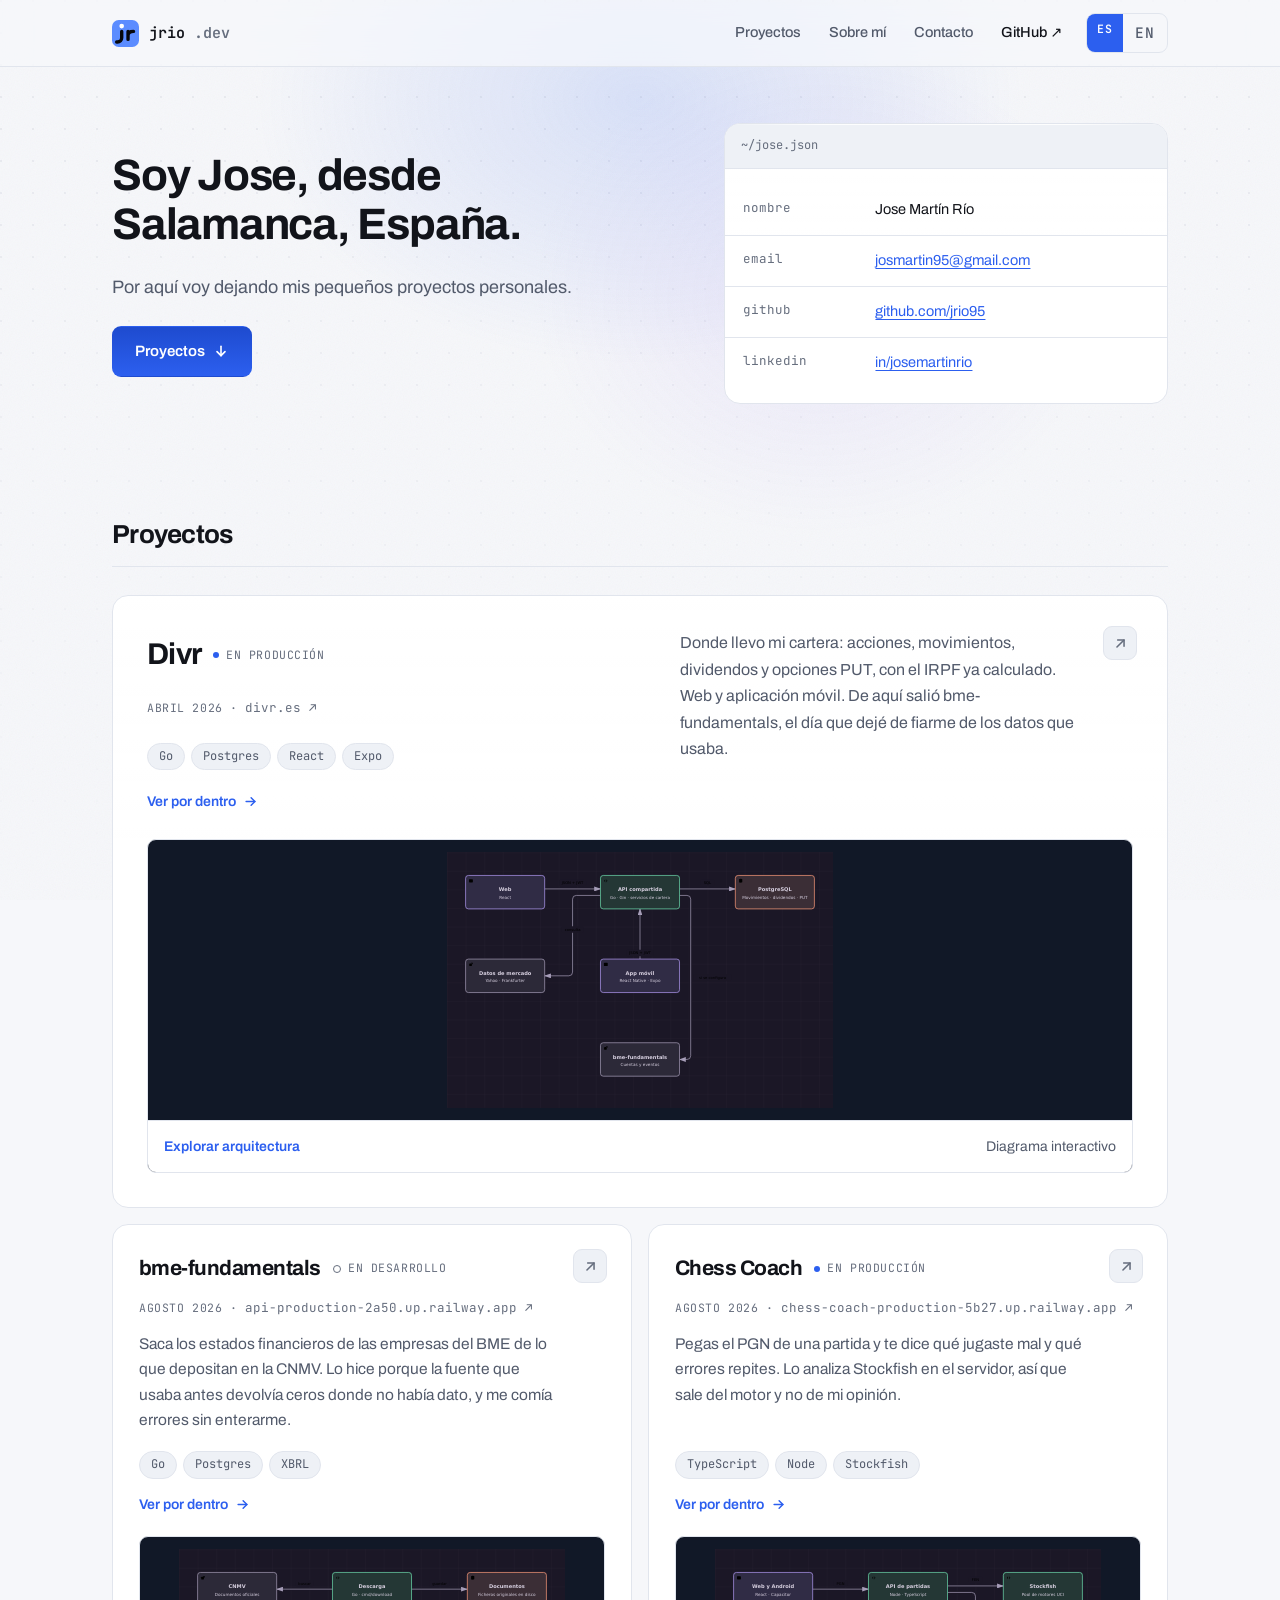
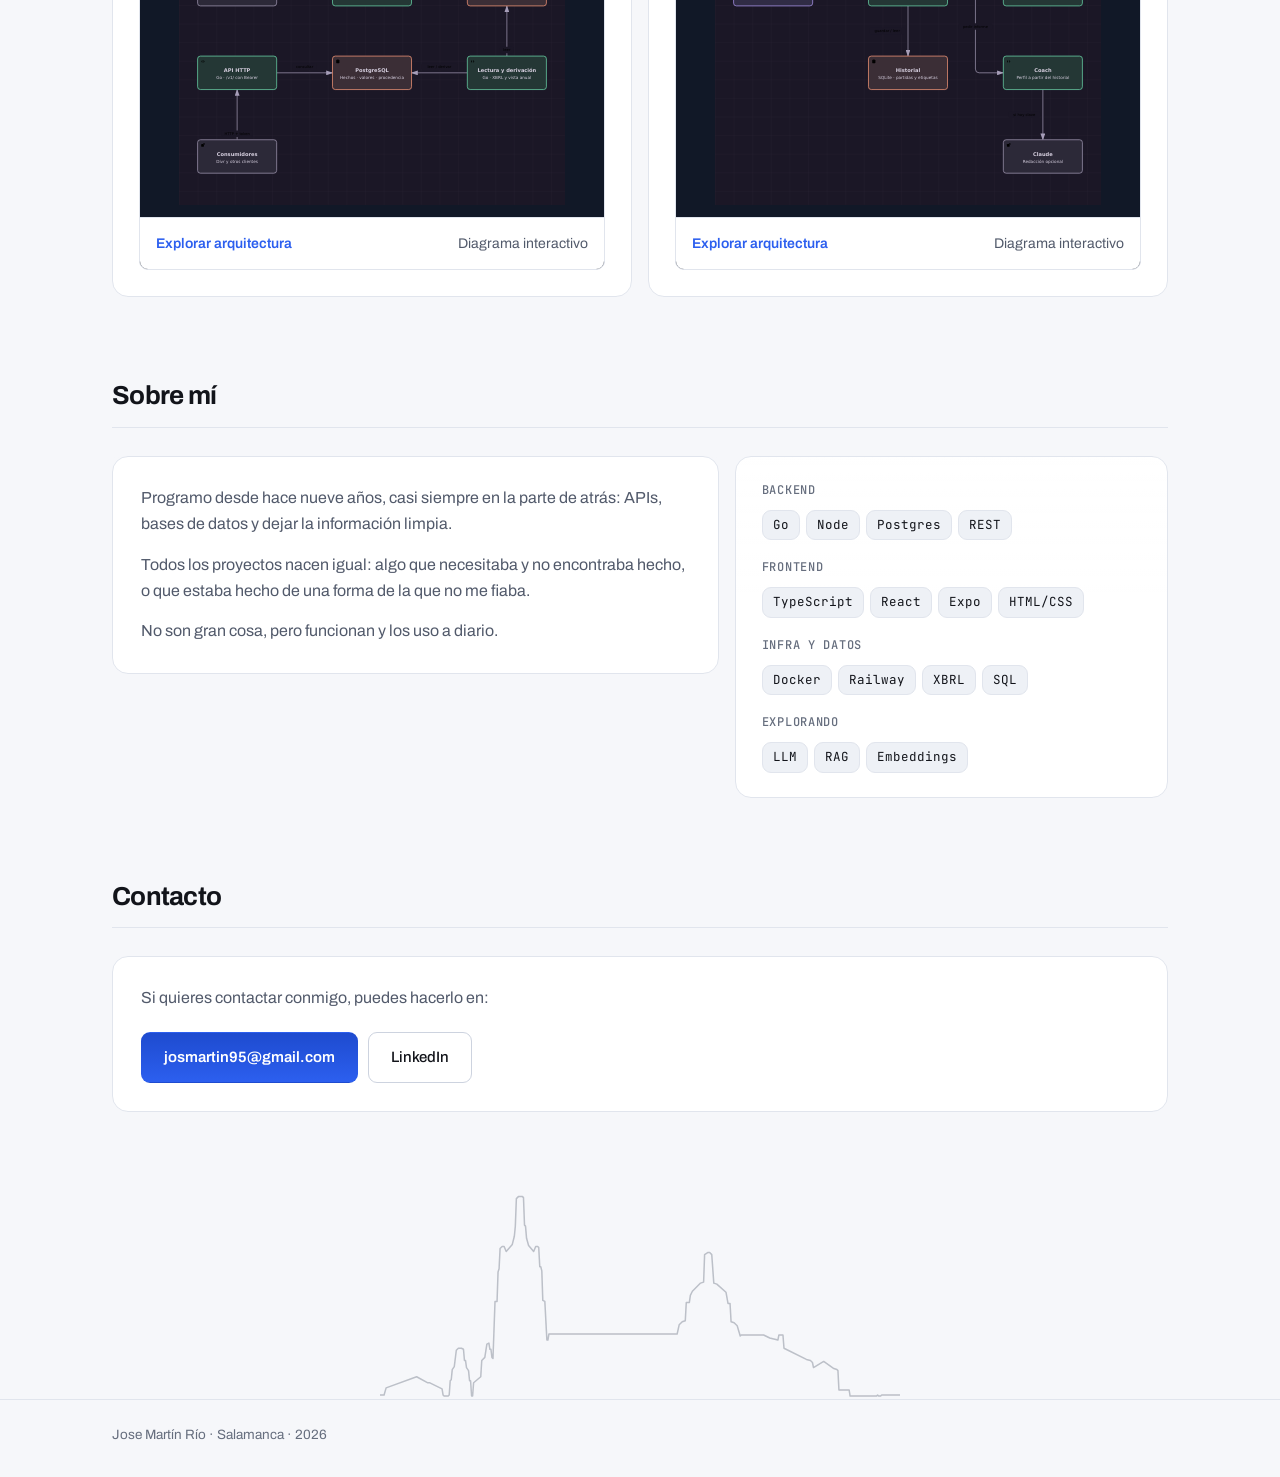
==== commit 43e18b78: "Poner el logotipo «jr» y escribir Jose sin tilde El cuadrado con la «j» en degradado pasa a ser «jr»" ====
--- a/index.html
+++ b/index.html
@@ -3,12 +3,13 @@
 <head>
 <meta charset="utf-8">
 <meta name="viewport" content="width=device-width, initial-scale=1">
-<title>José Martín · jrio.dev</title>
-<meta name="description" content="José Martín Río, software engineer en Salamanca, España. Backend y datos, con proyectos propios sobre bolsa e inteligencia artificial.">
+<title>Jose Martín · jrio.dev</title>
+<meta name="description" content="Jose Martín Río, software engineer en Salamanca, España. Backend y datos, con proyectos propios sobre bolsa e inteligencia artificial.">
 <meta name="color-scheme" content="dark light">
 <meta name="theme-color" content="#090a0e" media="(prefers-color-scheme: dark)">
 <meta name="theme-color" content="#f6f7fa" media="(prefers-color-scheme: light)">
-<link rel="icon" href="data:image/svg+xml,%3Csvg xmlns='http://www.w3.org/2000/svg' viewBox='0 0 32 32'%3E%3Crect width='32' height='32' rx='8' fill='%235b8cff'/%3E%3Ctext x='16' y='22' font-family='monospace' font-size='17' font-weight='700' fill='%23090a0e' text-anchor='middle'%3Ej%3C/text%3E%3C/svg%3E">
+<link rel="icon" href="assets/logo.svg" type="image/svg+xml">
+<link rel="apple-touch-icon" href="assets/logo-180.png">
 <link rel="canonical" href="https://jrio.dev/">
 <link rel="alternate" hreflang="es" href="https://jrio.dev/">
 <link rel="alternate" hreflang="en" href="https://jrio.dev/en/">
@@ -28,7 +29,7 @@
 
 <header class="barra">
   <div class="ancho barra__fila">
-    <a class="marca" href="/"><span class="marca__ficha" aria-hidden="true">j</span>jrio<span>.dev</span></a>
+    <a class="marca" href="/"><svg class="marca__ficha" width="27" height="27" viewBox="0 0 64 64" aria-hidden="true" focusable="false"><rect width="64" height="64" rx="16" fill="#5b8cff"/><g fill="none" stroke="#07080c" stroke-width="8" stroke-linecap="round" stroke-linejoin="round"><path d="M23 27V42a10 10 0 0 1-10 10h-2"/><path d="M38 46V27m0 10q0-10 13-10"/></g><circle cx="23" cy="14.5" r="5.5" fill="#fff"/></svg>jrio<span>.dev</span></a>
     <nav class="menu" aria-label="Secciones">
       <a href="#proyectos">Proyectos</a>
       <a class="menu--oculto" href="#sobre">Sobre mí</a>
@@ -66,7 +67,7 @@
         <dl class="ficha__cuerpo">
           <div class="ficha__fila">
             <dt class="ficha__clave">nombre</dt>
-            <dd class="ficha__valor">José Martín Río</dd>
+            <dd class="ficha__valor">Jose Martín Río</dd>
           </div>
           <div class="ficha__fila">
             <dt class="ficha__clave">email</dt>
@@ -721,7 +722,7 @@
 
 <footer class="pie">
   <div class="ancho pie__fila">
-    <p class="pie__firma">José Martín Río · Salamanca · 2026</p>
+    <p class="pie__firma">Jose Martín Río · Salamanca · 2026</p>
   </div>
 </footer>
 
--- a/assets/style.css
+++ b/assets/style.css
@@ -330,16 +330,13 @@
   font-weight: 600;
   letter-spacing: -0.01em;
 }
-/* El cuadrado con la inicial hace de logotipo sin necesitar un archivo. */
+/* El logotipo: «jr» en negro sobre el azul, con el punto de la «j» en blanco.
+ * Va en línea para no pedir un archivo más; es el mismo dibujo que
+ * assets/logo.svg, que hace de favicon. Los colores son fijos y no siguen al
+ * tema: en claro el azul baja a #2c5fef y la «jr» negra perdería contraste. */
 .marca__ficha {
-  display: grid;
-  place-items: center;
+  display: block;
   width: 27px; height: 27px;
-  border-radius: 8px;
-  background: linear-gradient(140deg, var(--azul), var(--violeta));
-  color: #fff;
-  font-size: 13px;
-  font-weight: 700;
   flex: none;
 }
 .marca span { color: var(--tinta-suave); }
